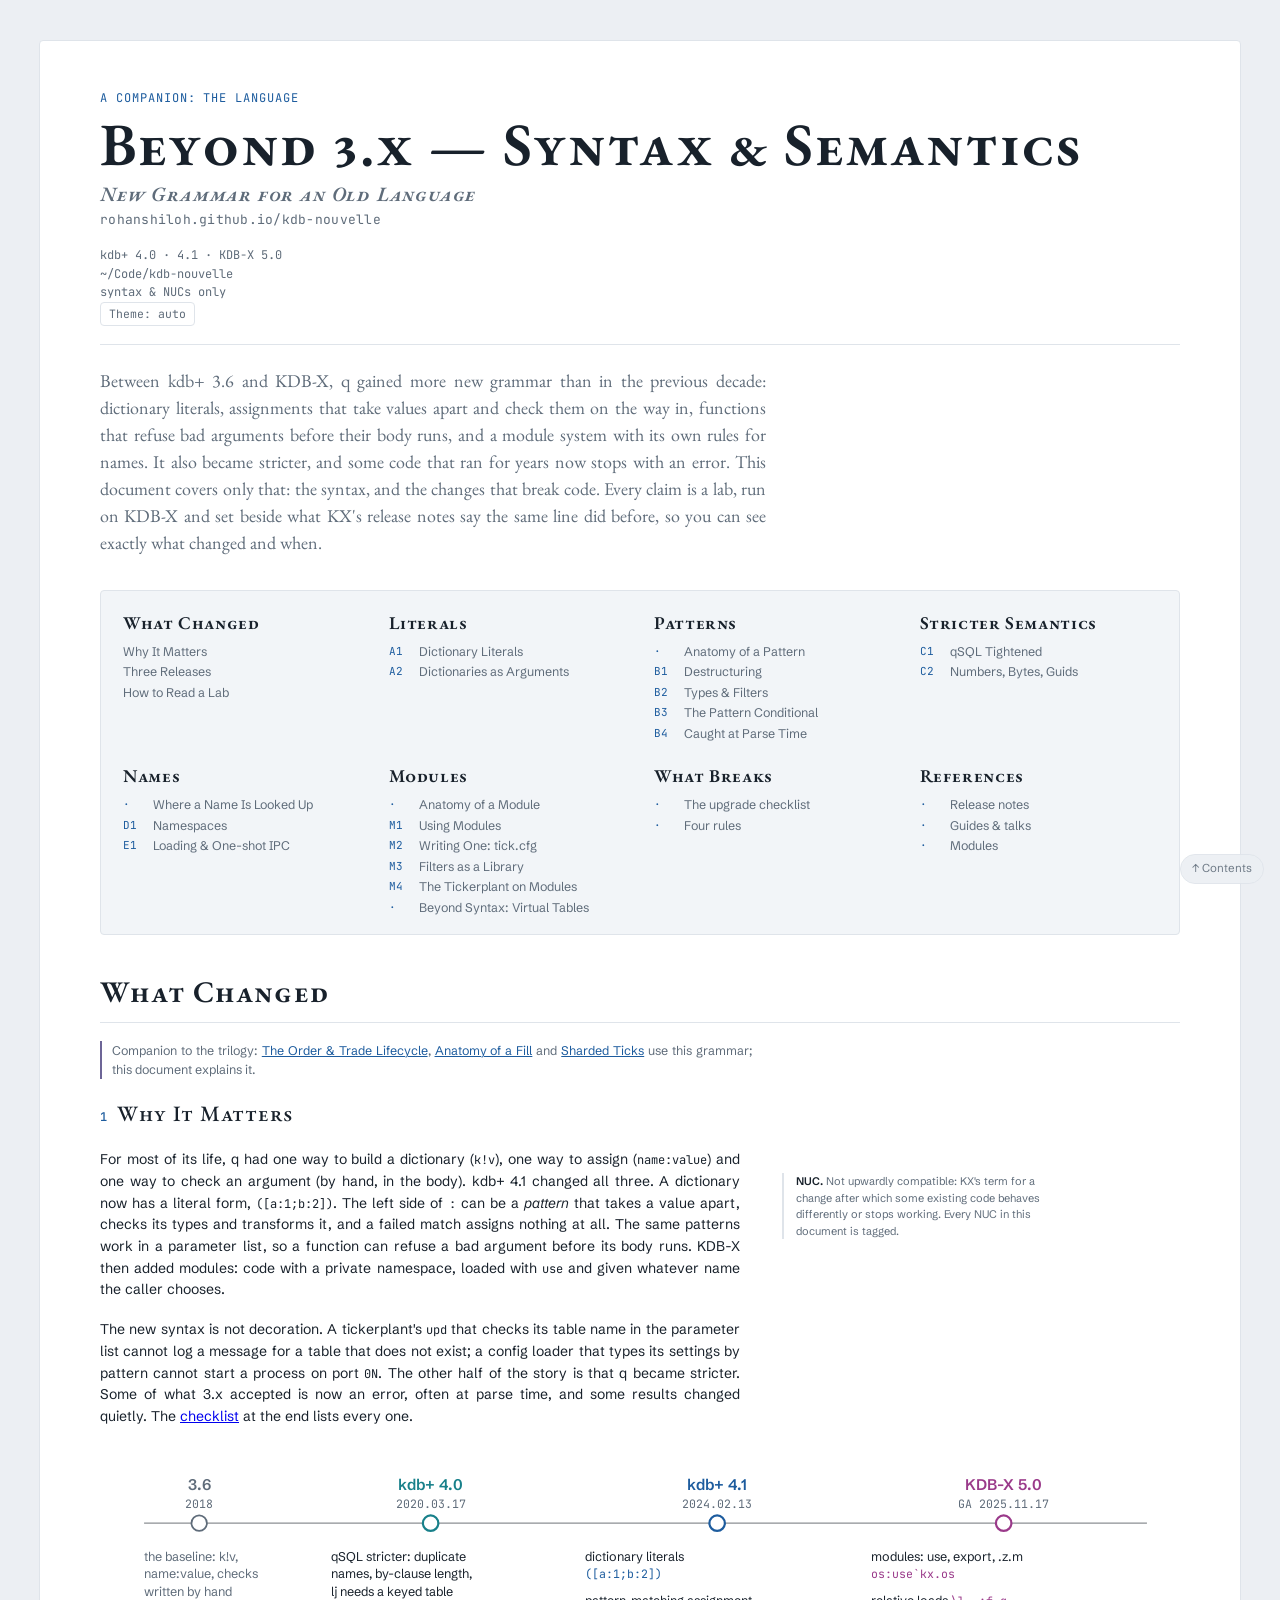
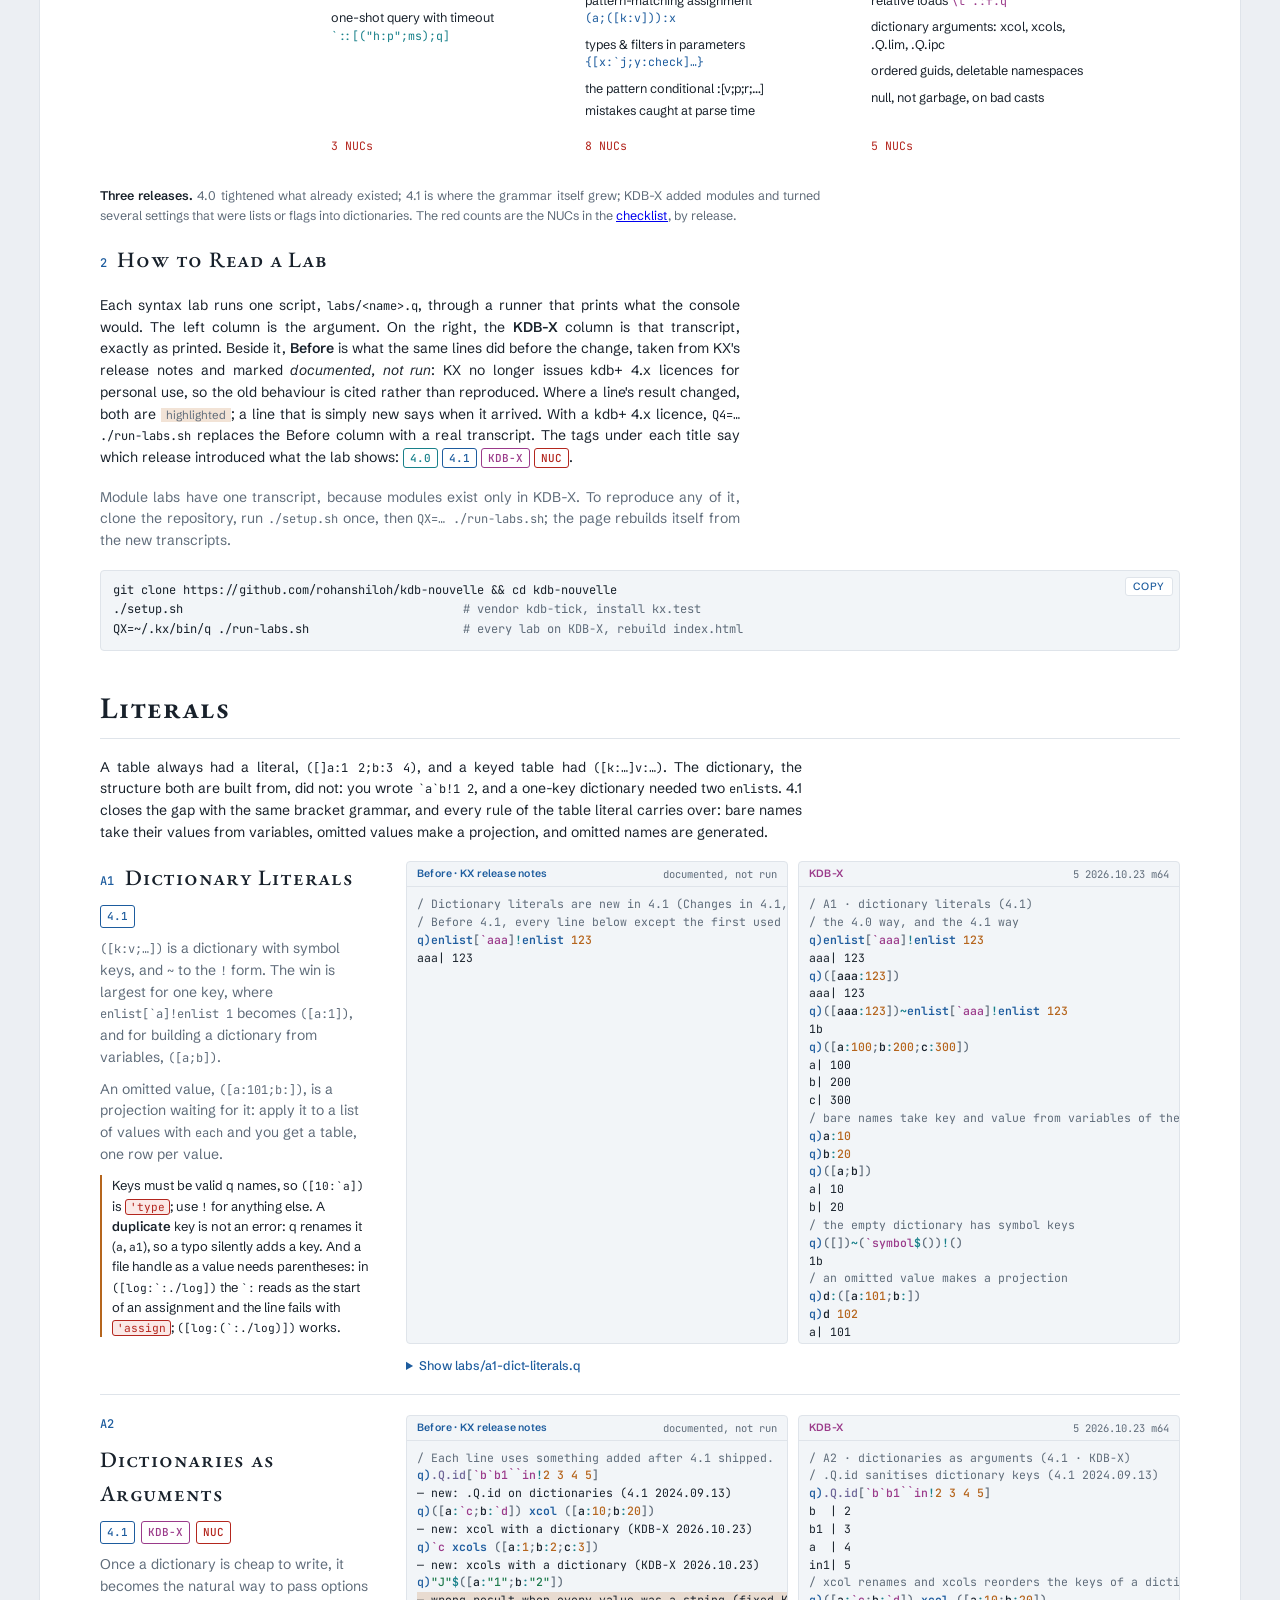
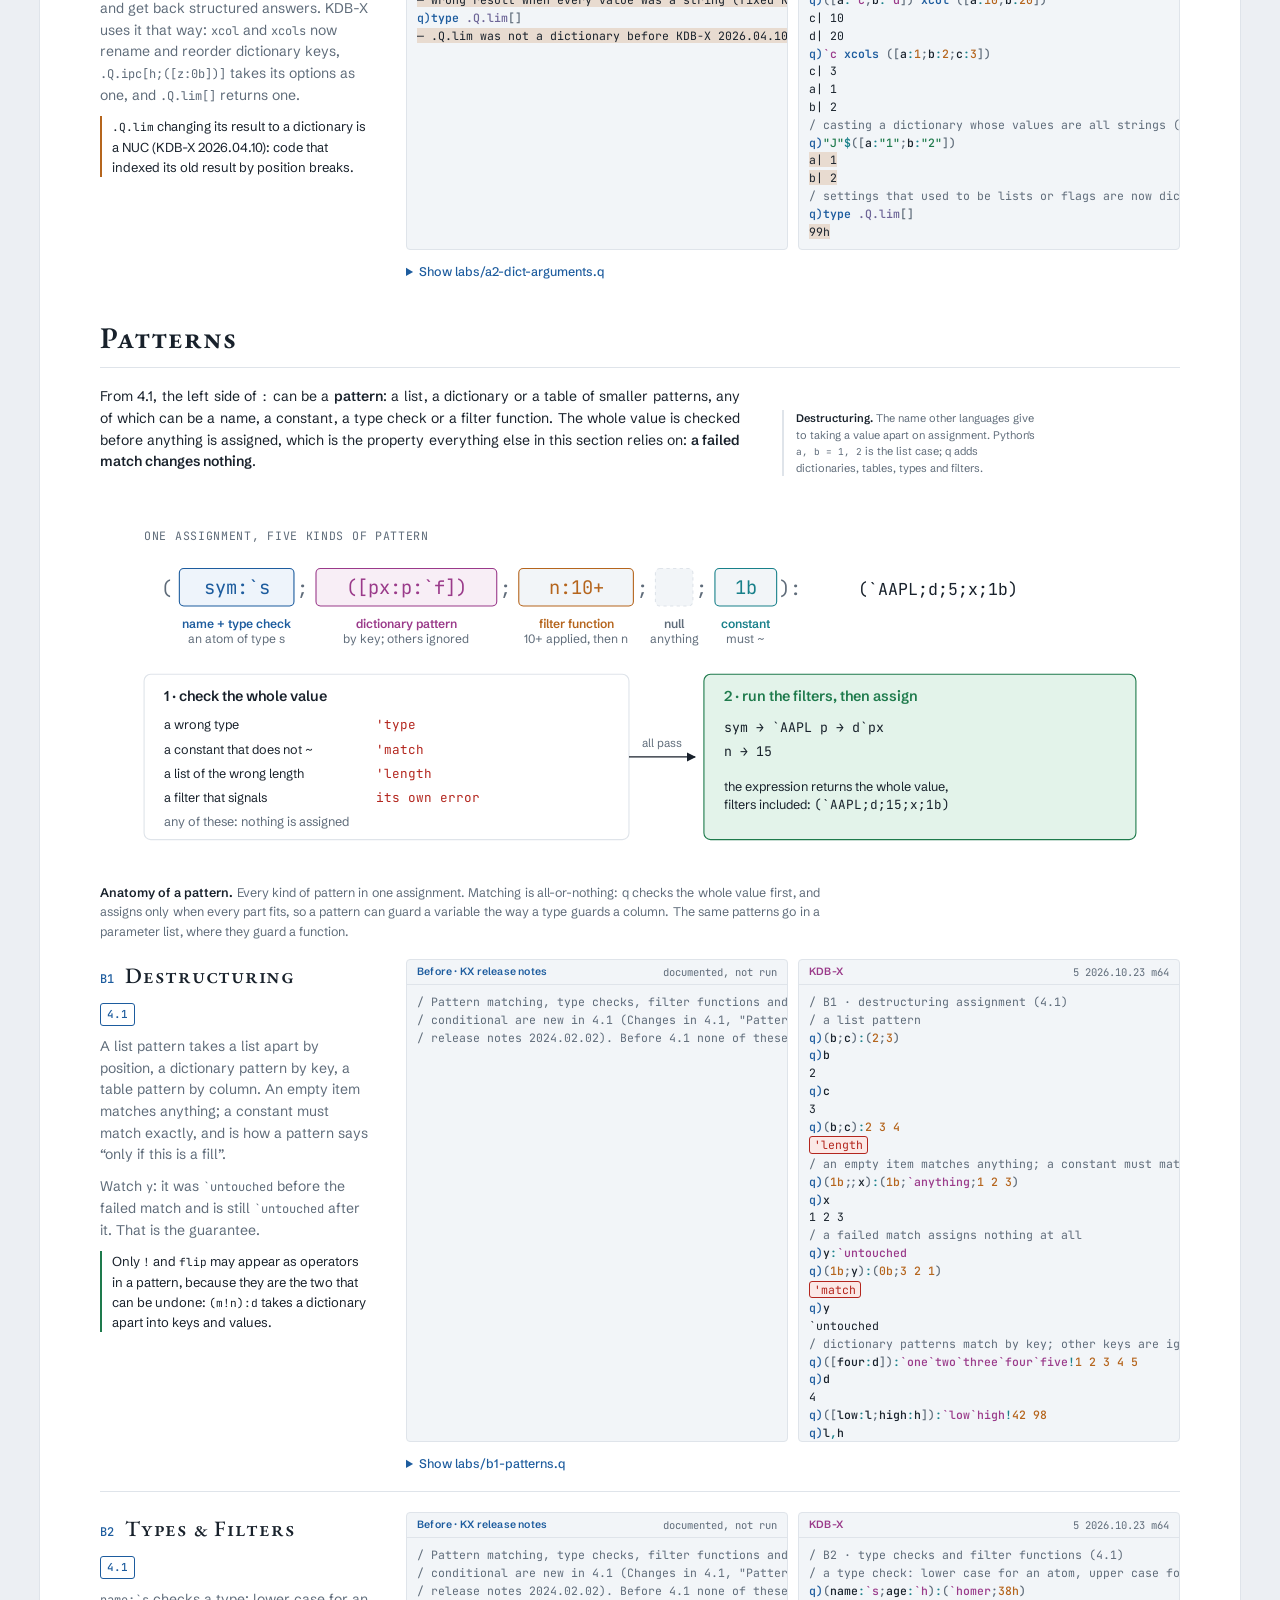
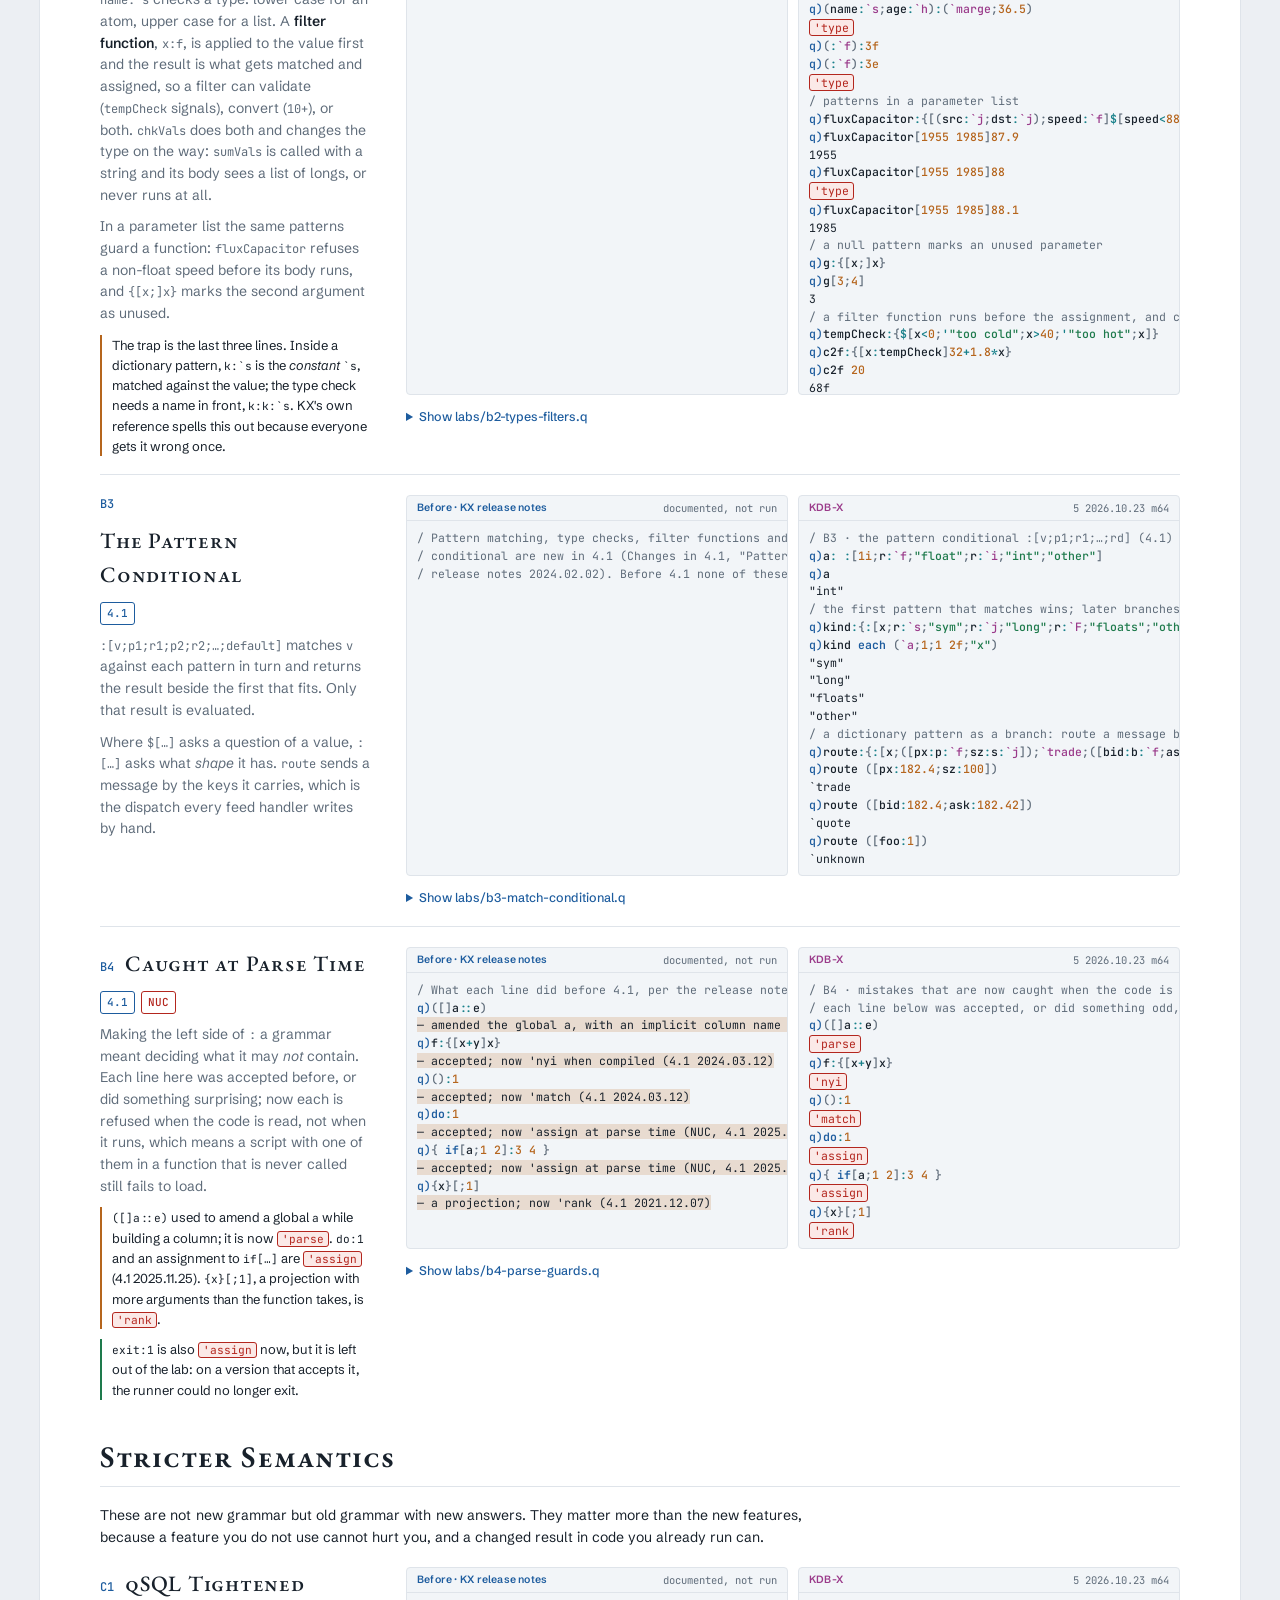
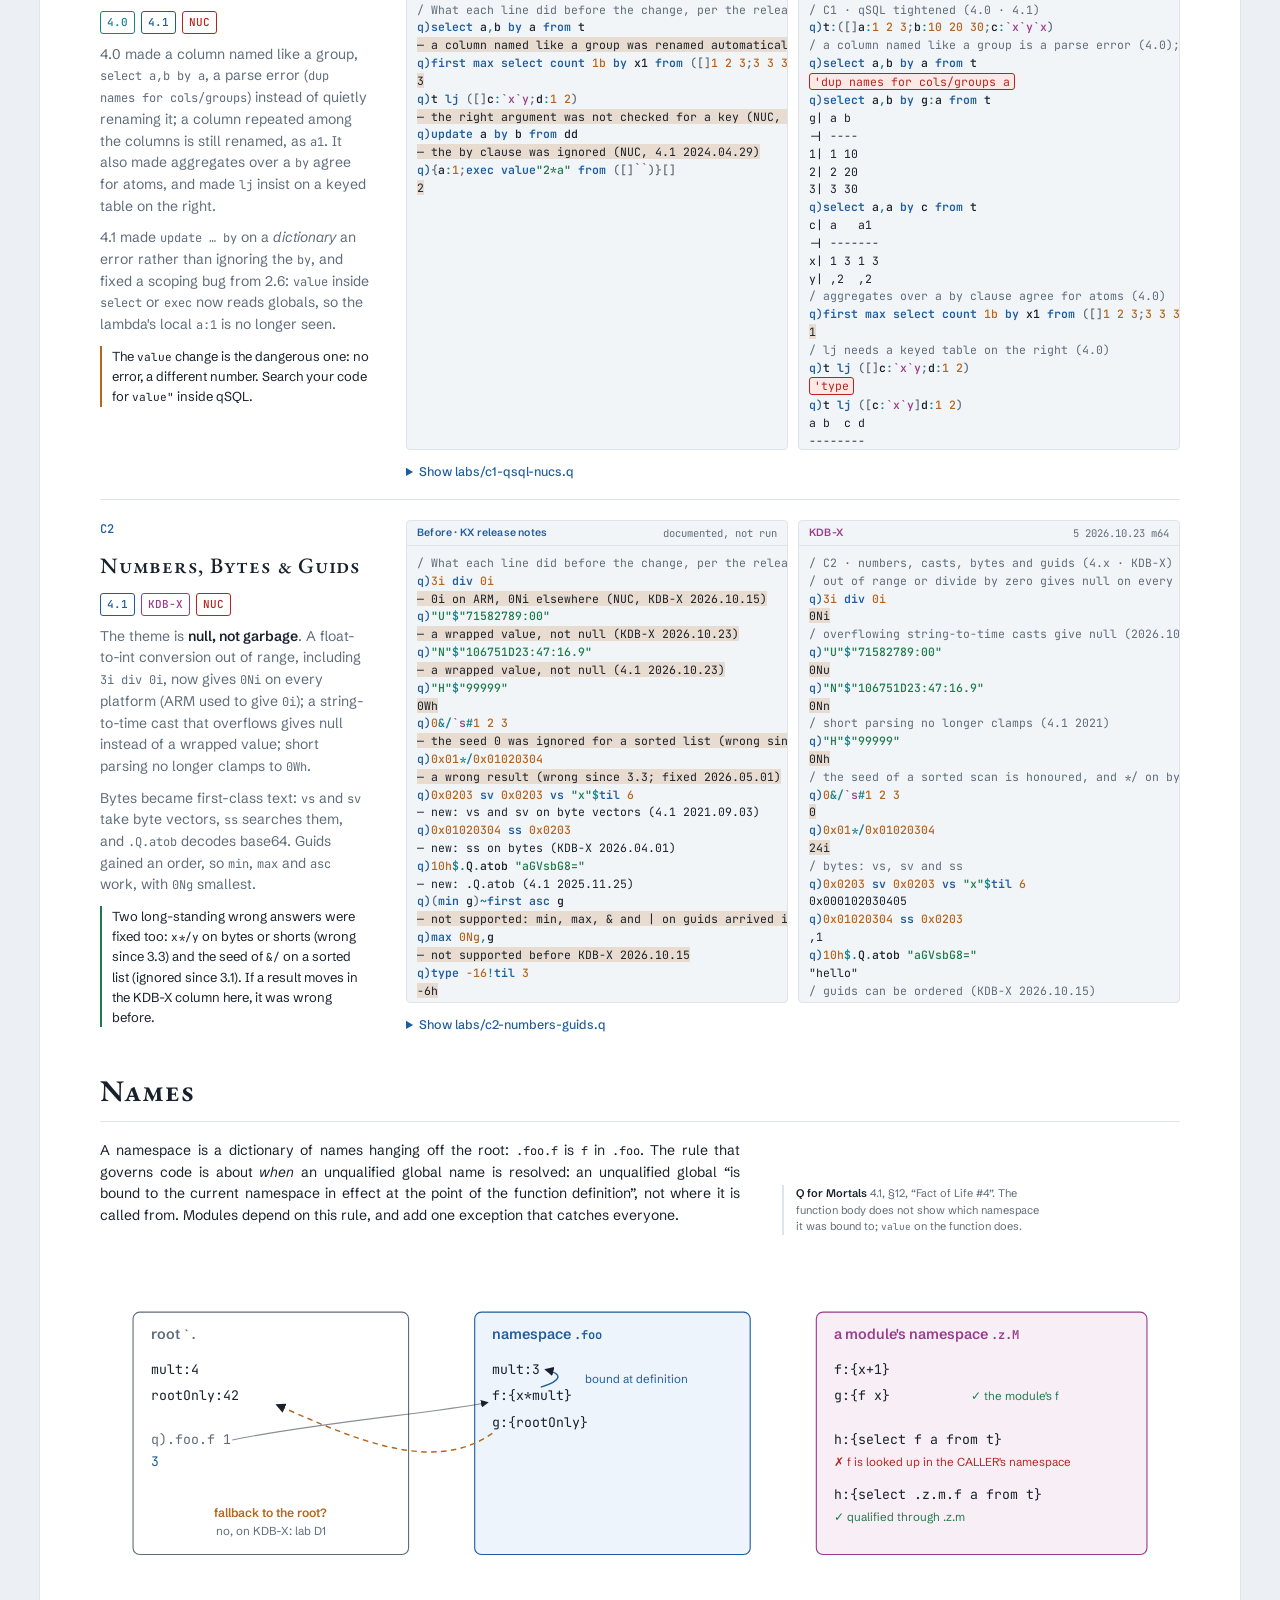
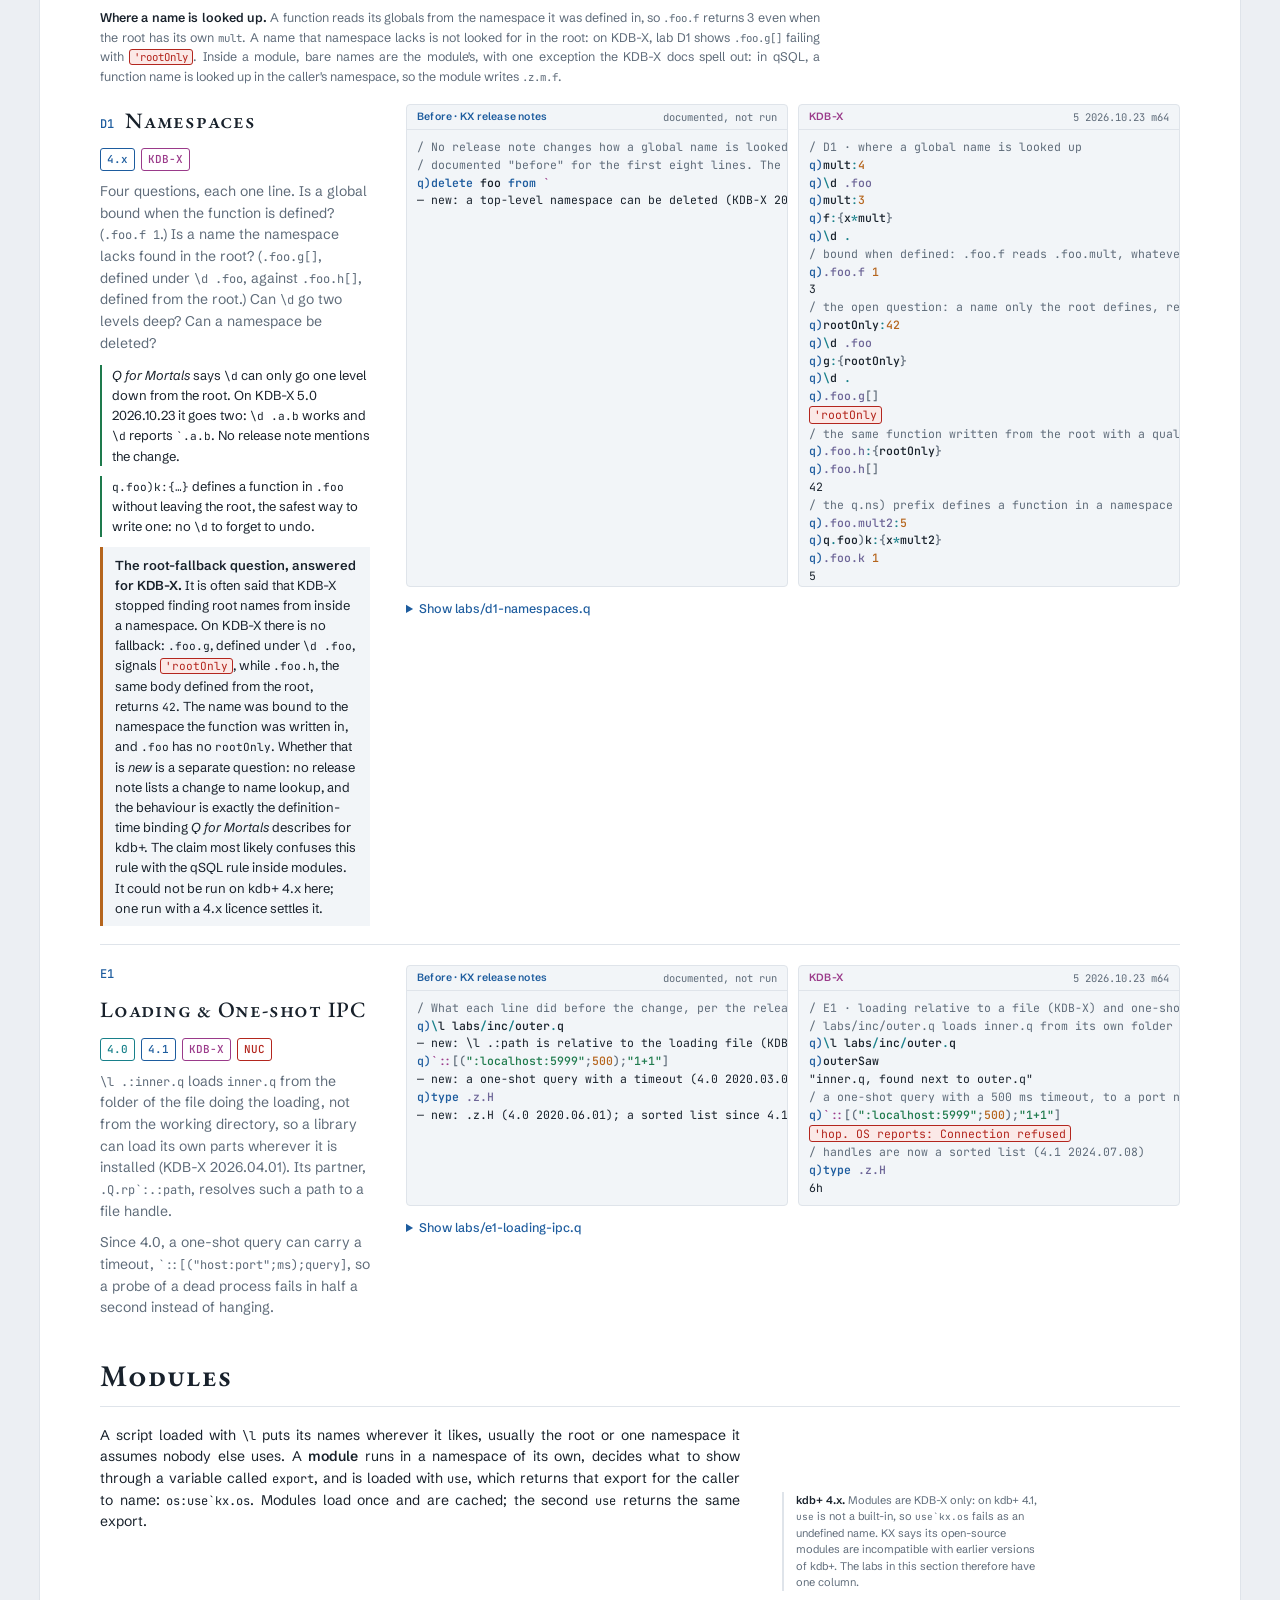
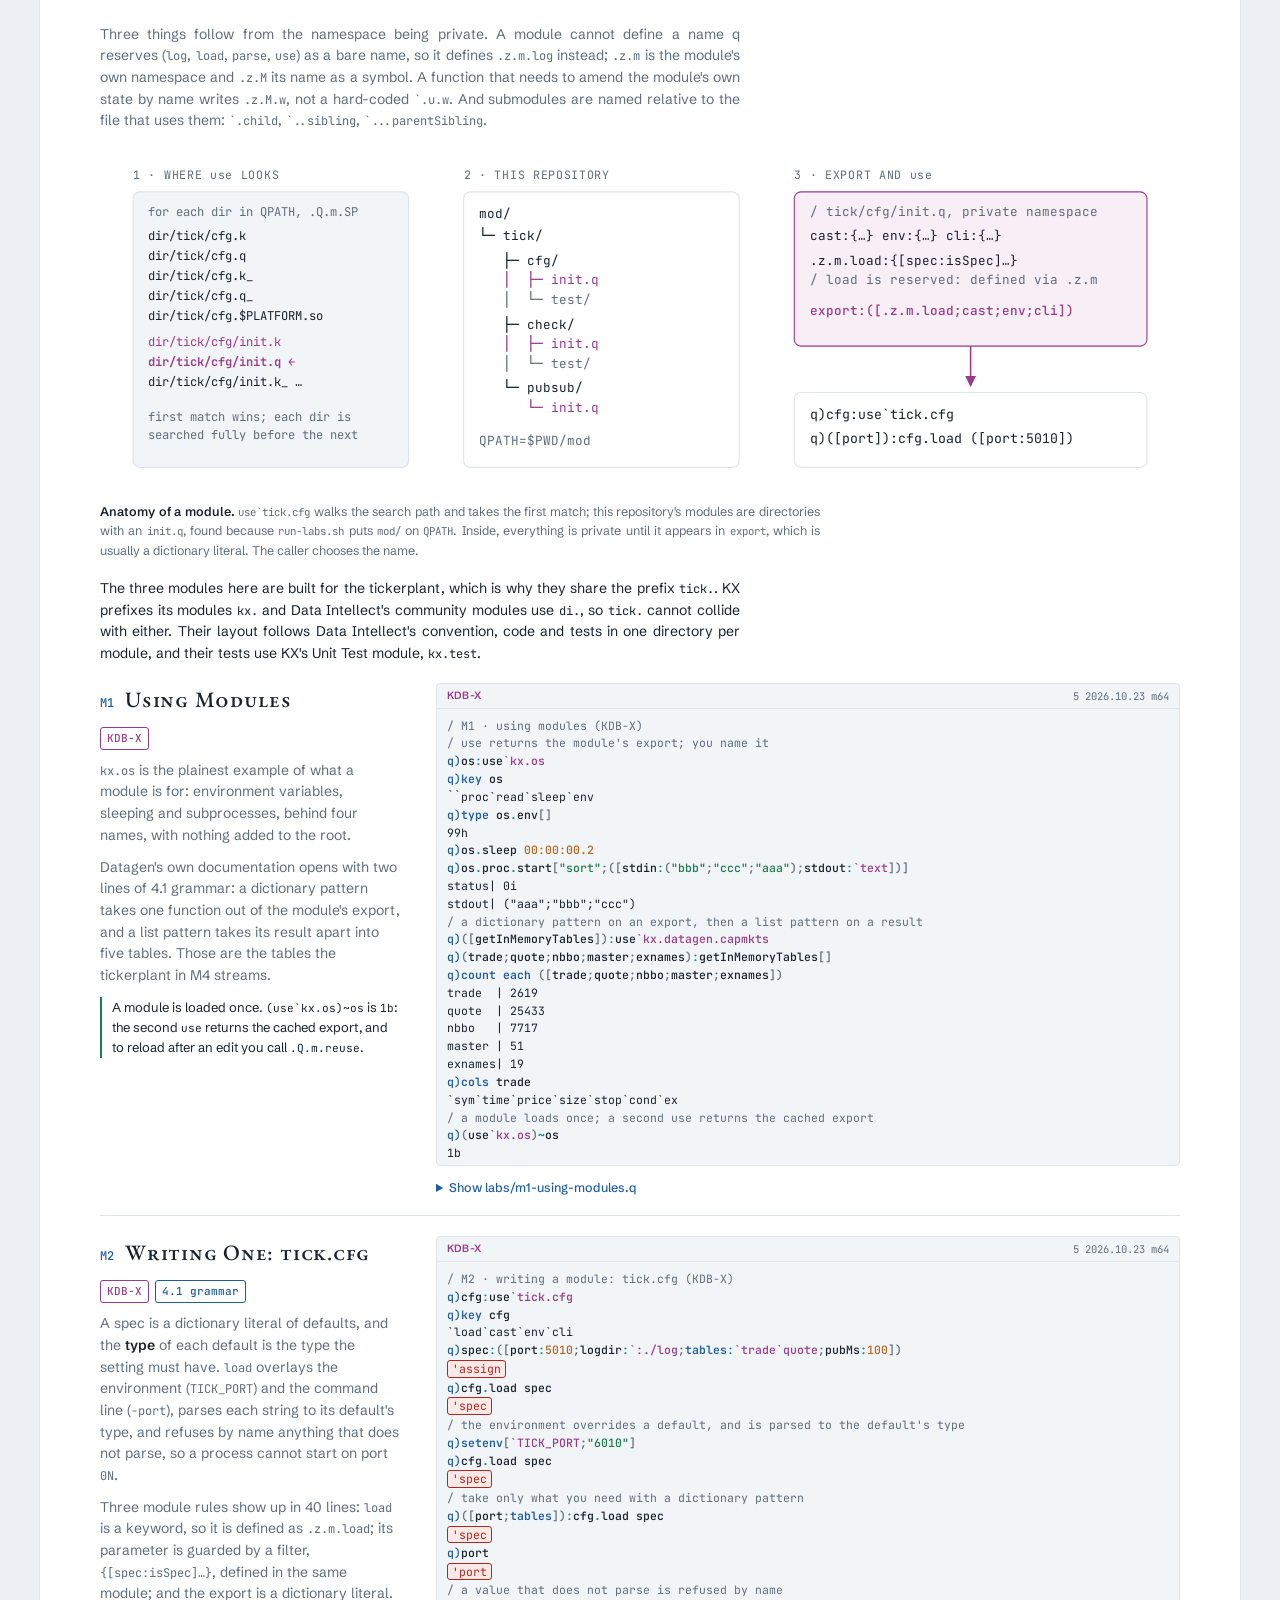
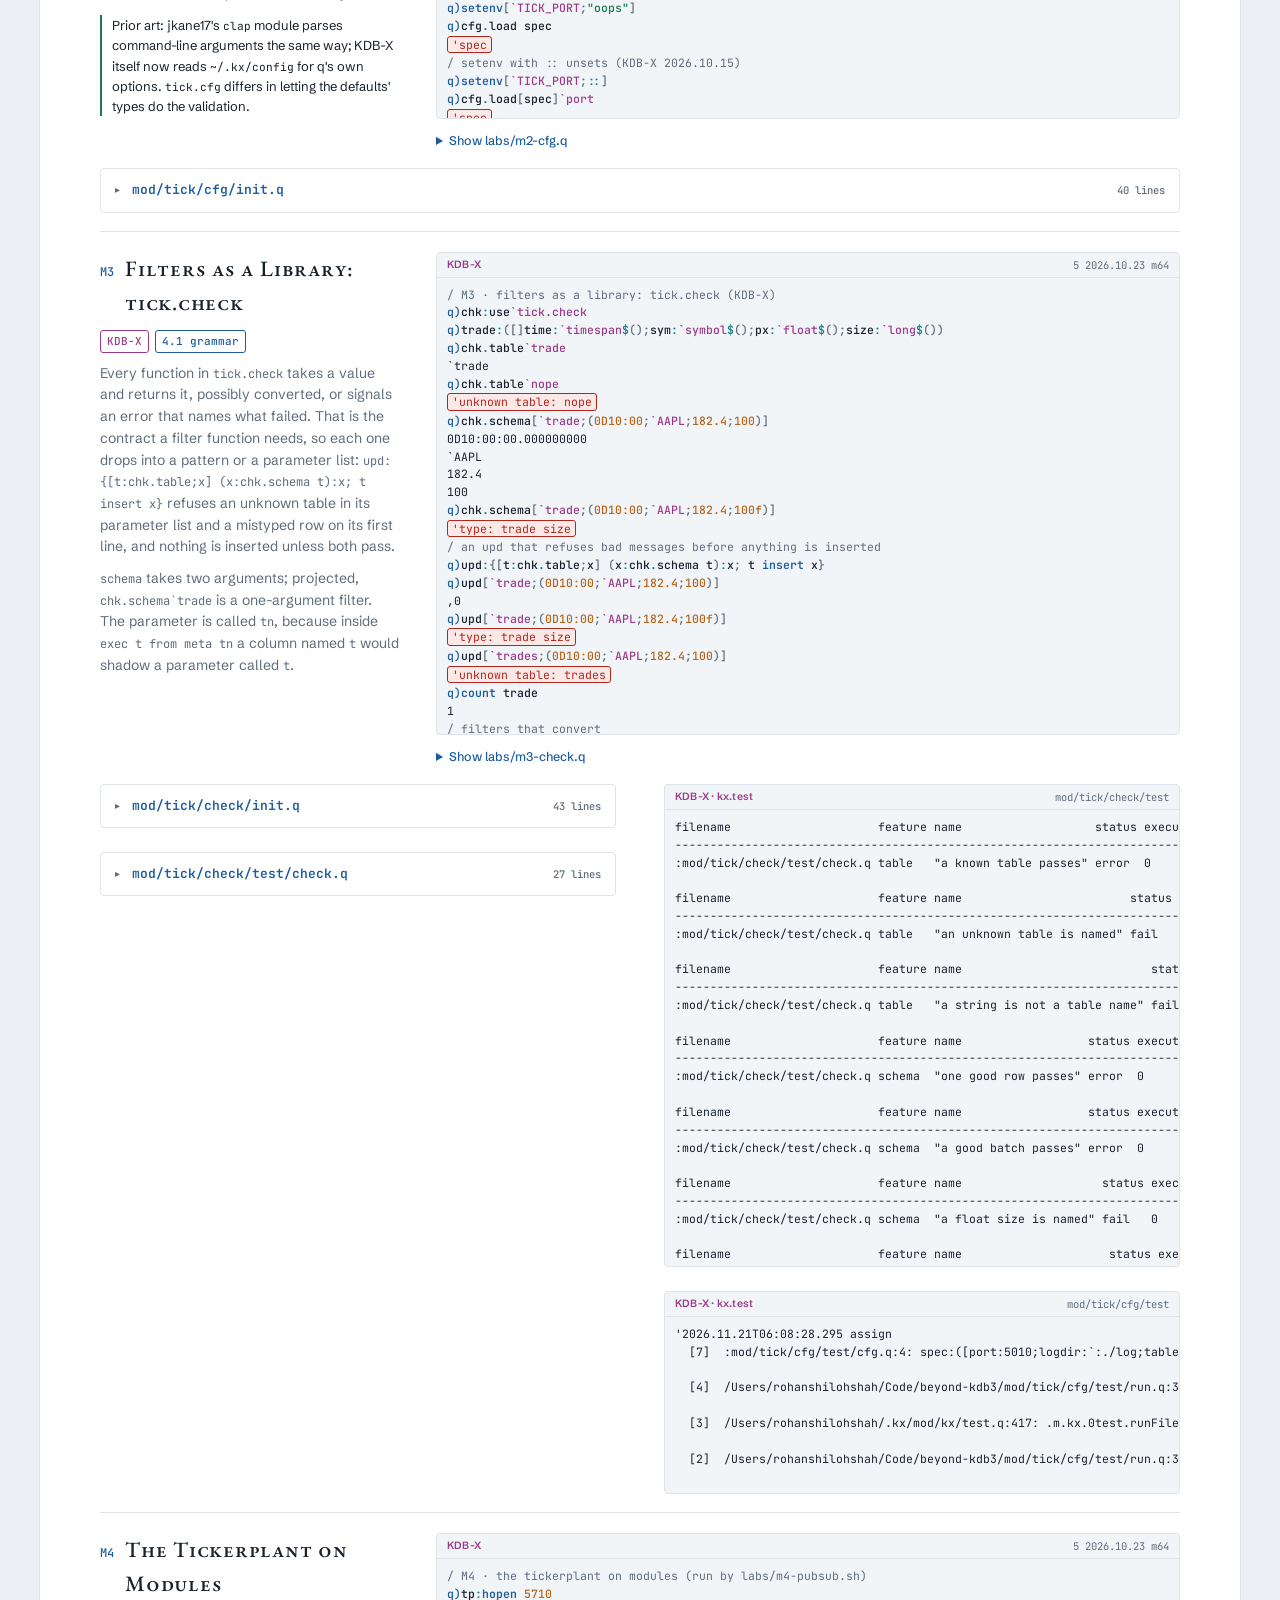
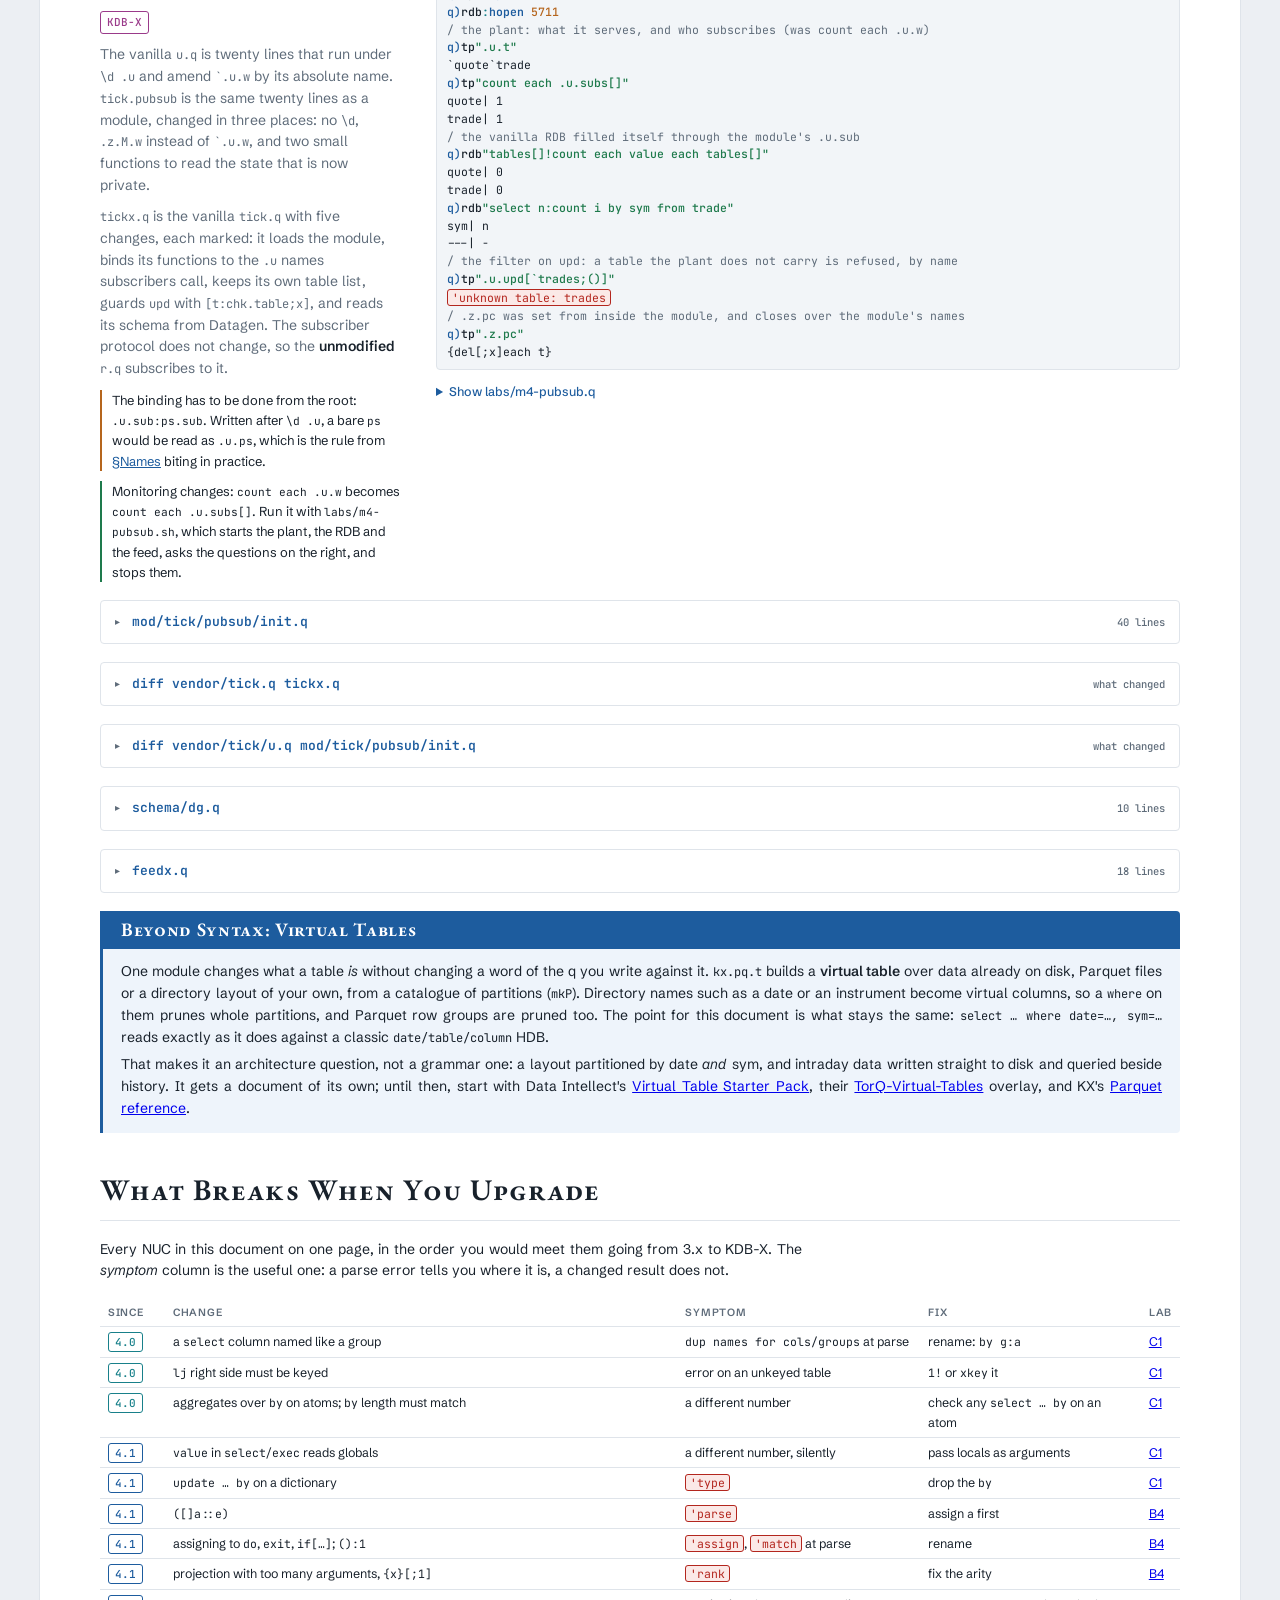
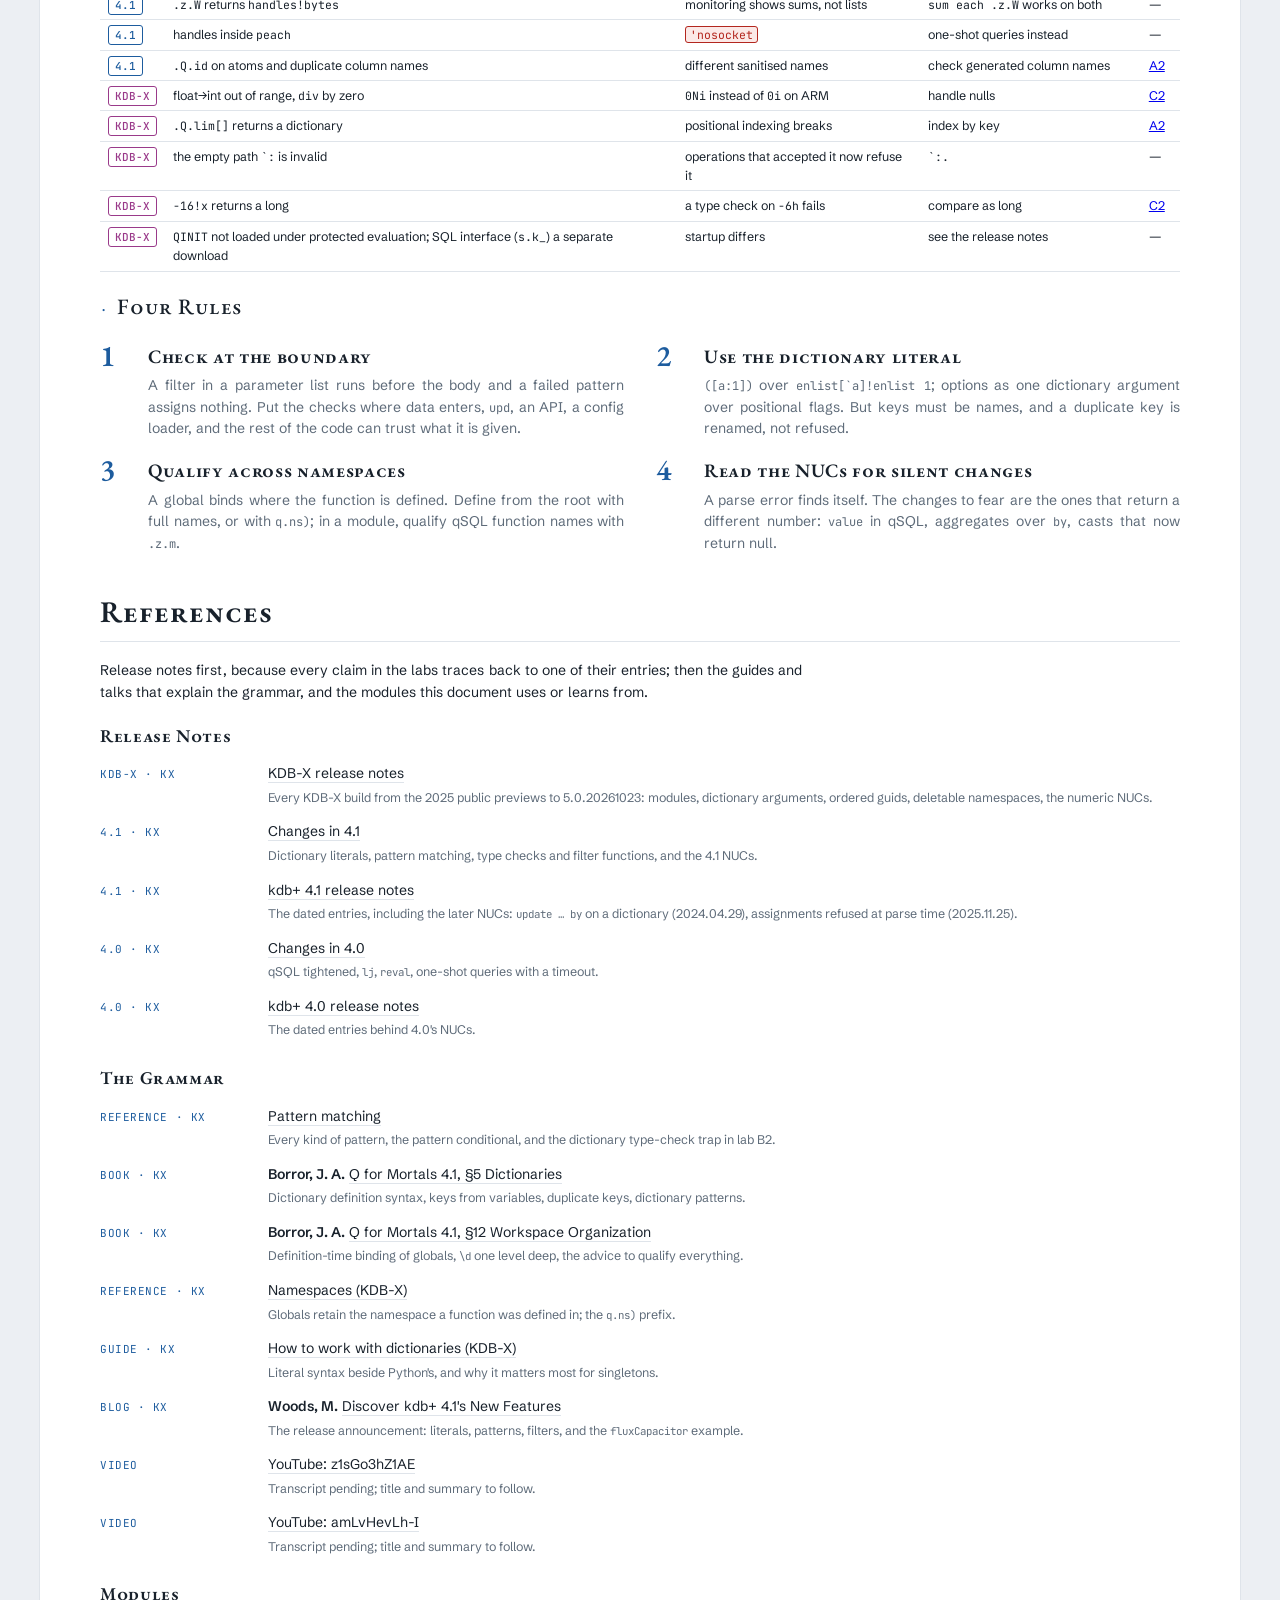
==== index.html @ c9ae11a3 "Beyond 3.x — Syntax & Semantics: first draft" ====
<!doctype html><html lang="en"><head><meta charset="utf-8"><meta name="viewport" content="width=device-width,initial-scale=1,viewport-fit=cover">
<title>Beyond 3.x — Syntax &amp; Semantics · New Grammar for an Old Language</title>
<meta name="description" content="The syntax kdb+ 4.0, 4.1 and KDB-X added to q: dictionary literals, pattern matching, filter functions, modules, and the changes that break old code. Labs run side by side on kdb+ 4.x and KDB-X.">
<link rel="stylesheet" href="https://fonts.googleapis.com/css2?family=EB+Garamond:ital,wght@0,500;1,500;1,600&family=Schibsted+Grotesk:wght@400;500;600&family=JetBrains+Mono:wght@400;500&display=swap">
</head><body>
<style>
/* Layout: one sheet with wide margins. Overview (diagram + tables) → Run it (two columns) → Benchmarks → Labs (notes left, commands right) → Production → References */
:root{
  --bg:#eceff3; --sheet:#ffffff; --fg:#18212b; --muted:#5f6c7a; --line:#dfe4ea;
  --accent:#1d5c9e; --s0:#1d5c9e; --s1:#9a3a8a; --sh:#18808a; --sig:#b5651d;
  --s0-bg:#eef4fb; --s1-bg:#f8eef6; --code-bg:#f2f5f8; --ok:#1e7a4c; --ok-bg:#e3f3ea; --bad:#b3261e; --bad-bg:#fbe9e7;
  --display:"EB Garamond","Hoefler Text",Baskerville,Georgia,serif;
  --sans:"Schibsted Grotesk",-apple-system,"Segoe UI",sans-serif;
  --mono:"JetBrains Mono",ui-monospace,Menlo,monospace;
}
@media (prefers-color-scheme:dark){:root:not([data-theme="light"]){
  --bg:#0e1319; --sheet:#161d26; --fg:#e3e8ee; --muted:#93a0b0; --line:#28323e;
  --accent:#7aaeea; --s0:#7aaeea; --s1:#d88bcb; --sh:#5cc4cc; --sig:#e3a15e;
  --s0-bg:#18263a; --s1-bg:#2a1b29; --code-bg:#10161d; --ok:#5ccf95; --ok-bg:#163326; --bad:#f2867c; --bad-bg:#3a1c1a; color-scheme:dark}}
:root[data-theme="dark"]{
  --bg:#0e1319; --sheet:#161d26; --fg:#e3e8ee; --muted:#93a0b0; --line:#28323e;
  --accent:#7aaeea; --s0:#7aaeea; --s1:#d88bcb; --sh:#5cc4cc; --sig:#e3a15e;
  --s0-bg:#18263a; --s1-bg:#2a1b29; --code-bg:#10161d; --ok:#5ccf95; --ok-bg:#163326; --bad:#f2867c; --bad-bg:#3a1c1a; color-scheme:dark}
body{background:var(--bg);color:var(--fg);font-family:var(--sans);font-size:14px;line-height:1.55;
  padding-left:max(16px,env(safe-area-inset-left,0px));padding-right:max(16px,env(safe-area-inset-right,0px));padding-block:32px}
.sheet{max-width:1080px;margin:0 auto;background:var(--sheet);border:1px solid var(--line);border-radius:4px;
  padding:48px 60px 44px;display:flex;flex-direction:column;gap:34px}
header{display:flex;justify-content:space-between;align-items:flex-end;gap:16px;flex-wrap:wrap;border-bottom:1px solid var(--line);padding-bottom:18px}
h1{font-family:var(--display);font-style:italic;font-weight:600;font-size:60px;line-height:1;margin:0;letter-spacing:-.01em}
.meta{font-family:var(--mono);font-size:12px;color:var(--muted);text-align:right}
.abstract{font-family:var(--display);font-size:18px;line-height:1.5;max-width:74ch;margin:-12px 0 0}
.part{display:flex;flex-direction:column;gap:18px}
.part>h2{font-family:var(--display);font-style:italic;font-weight:600;font-size:30px;margin:0;border-bottom:1px solid var(--line);padding-bottom:6px;text-wrap:balance}
h3{font-family:var(--display);font-style:italic;font-weight:500;font-size:22px;margin:0;display:flex;gap:10px;align-items:baseline}
h3 .n{font-family:var(--mono);font-style:normal;font-size:12px;font-weight:500;color:var(--accent);letter-spacing:.04em}
p{margin:0;color:var(--muted)}
p.lead{color:var(--fg);max-width:78ch}
b{color:var(--fg);font-weight:600}
code{font-family:var(--mono);font-size:.86em}
.cols{display:grid;grid-template-columns:1fr 1fr;gap:28px 48px}
.col,.step{display:flex;flex-direction:column;gap:10px;min-width:0}
.col{gap:24px}
.code{position:relative;background:var(--code-bg);border:1px solid var(--line);border-radius:4px;min-width:0}
.code pre{margin:0;padding:10px 64px 10px 12px;overflow-x:auto;font-family:var(--mono);font-size:12px;line-height:1.65}
.code pre.tall{max-height:360px}
.code button{position:absolute;top:6px;right:6px;font:500 10.5px var(--sans);letter-spacing:.06em;text-transform:uppercase;
  background:var(--sheet);color:var(--accent);border:1px solid var(--line);border-radius:3px;padding:2px 7px;cursor:pointer}
.code button:focus-visible,summary:focus-visible{outline:2px solid var(--accent)}
.c{color:var(--muted)}
tr.expl td{background:color-mix(in srgb,var(--s1) 10%,transparent)}
.charts .fig svg{min-width:300px}
.charts{display:grid;grid-template-columns:repeat(auto-fit,minmax(440px,1fr));gap:22px 32px;margin:12px 0}.charts figure{margin:0;min-width:0}
.code .k{color:var(--s0);font-weight:600}.code .y{color:var(--s1)}.code .s{color:var(--ok)}.code .d{color:var(--sig)}.code .z{color:var(--sh)}.code .p{color:var(--muted)}
details summary{cursor:pointer;color:var(--accent);font-size:12.5px;font-weight:500}
details[open] summary{margin-bottom:8px}
.tbl{overflow-x:auto}
table{border-collapse:collapse;width:100%;font-size:12.5px}
th,td{text-align:left;padding:5px 8px;border-bottom:1px solid var(--line);white-space:nowrap;vertical-align:top}
th{font-size:10.5px;letter-spacing:.07em;text-transform:uppercase;color:var(--muted);font-weight:600}
td.p{font-family:var(--mono);font-variant-numeric:tabular-nums;color:var(--accent)}
figure{margin:0;min-width:0;display:flex;flex-direction:column;gap:10px}
.fig{overflow-x:auto}
.fig svg{display:block;width:100%;min-width:720px;height:auto;color:var(--fg)}
.fig svg.strip{min-width:480px}
.fig svg.card{min-width:420px}
figcaption{font-size:12.5px;color:var(--muted);max-width:90ch}
.shard-note{background:var(--s0-bg);border-left:3px solid var(--s0);padding:14px 18px;display:flex;flex-direction:column;gap:6px;border-radius:0 4px 4px 0}
.shard-note p{color:var(--fg)}
.lab{display:grid;grid-template-columns:300px 1fr;gap:16px 36px;padding-top:20px;border-top:1px solid var(--line)}
.lab:first-of-type{border-top:0;padding-top:0}
.notes{display:flex;flex-direction:column;gap:10px;min-width:0}
.cmds{display:flex;flex-direction:column;gap:10px;min-width:0}
.where{display:flex;gap:6px;flex-wrap:wrap;align-items:center;font-size:11px;color:var(--muted);letter-spacing:.06em;text-transform:uppercase}
.where .tag{text-transform:none;letter-spacing:0;padding:1px 6px}
.notice{font-size:13px;color:var(--fg);border-left:2px solid var(--ok);padding-left:10px}
.warn{font-size:13px;color:var(--fg);border-left:2px solid var(--sig);padding-left:10px}
ol.seq{margin:0;padding-left:20px;display:flex;flex-direction:column;gap:4px;color:var(--fg);font-size:13px}
ol.seq li::marker{font-family:var(--mono);color:var(--accent);font-size:11px}
.span{grid-column:1/-1}
.tree td{white-space:normal}
.tree td:first-child{font-family:var(--mono);font-size:12px;white-space:nowrap;color:var(--fg)}
.tree td .g{color:var(--muted)}
.tag{font-family:var(--mono);font-size:11px;font-weight:500;padding:2px 6px;text-align:center;border-radius:3px;height:fit-content;border:1px solid currentColor}
.t0{color:var(--s0)} .t1{color:var(--s1)} .tsh{color:var(--sh)} .tsig{color:var(--sig)} .tany{color:var(--muted)}
.tradeoffs{display:flex;flex-direction:column;gap:12px}
.tradeoffs h4{font-family:var(--display);font-style:italic;font-weight:600;font-size:19px;margin:0}
.tradeoffs ul{margin:0;padding-left:18px;display:flex;flex-direction:column;gap:8px;color:var(--fg)}
.tradeoffs li span{display:block;color:var(--muted);font-size:12.5px}
.to-good,.to-bad{gap:10px!important;padding:14px 18px;border-radius:4px}
.notes a{color:var(--accent)}
.beyond td{white-space:normal;min-width:120px}
.beyond td:first-child{font-weight:600;white-space:nowrap;min-width:0}
.chip{font-family:var(--mono);font-size:10.5px;padding:1px 7px;border-radius:9px}
.chip.yes{background:var(--ok-bg);color:var(--ok)} .chip.no{background:var(--code-bg);color:var(--muted);border:1px solid var(--line)}
.logmodes{display:grid;grid-template-columns:repeat(3,1fr);gap:12px}
.logmodes>div{background:var(--code-bg);border:1px solid var(--line);border-radius:4px;padding:10px 12px;display:flex;flex-direction:column;gap:6px;min-width:0}
.logmodes h4{margin:0;font-family:var(--mono);font-size:12px;color:var(--accent);font-weight:500;letter-spacing:.04em}
.logmodes pre{margin:0;font-family:var(--mono);font-size:11.5px;line-height:1.5;color:var(--fg);overflow-x:auto}
.logmodes p{font-size:12px}
.step .lead a,.notes a{color:var(--accent)}
@media (max-width:860px){.logmodes{grid-template-columns:1fr}}
.toc{display:grid;grid-template-columns:repeat(auto-fit,minmax(190px,1fr));gap:20px 28px;border:1px solid var(--line);border-radius:4px;padding:18px 22px;background:var(--code-bg)}
.toc h4{margin:0 0 6px;font-family:var(--display);font-style:italic;font-weight:600;font-size:18px}
.toc h4 a{color:var(--fg);text-decoration:none}
.toc ol{list-style:none;margin:0;padding:0;display:flex;flex-direction:column;gap:3px}
.toc li a{color:var(--muted);text-decoration:none;font-size:12.5px;display:flex;gap:8px;line-height:1.4}
.toc li a:hover,.toc li a:focus-visible{color:var(--accent);text-decoration:underline}
.toc .tn{font-family:var(--mono);font-size:11px;color:var(--accent);min-width:22px;flex:none;padding-top:1px}
[id]{scroll-margin-top:16px}
@media (max-width:860px){.toc{grid-template-columns:1fr 1fr}}
@media (max-width:520px){.toc{grid-template-columns:1fr}}
:root{--s0-strong:#1d5c9e;--sig-strong:#9c5414;--sh-strong:#146d76;--ok-strong:#1e7a4c;--bad-strong:#b3261e;--on-strong:#ffffff}
.shard-note{--bar:var(--s0-strong);border-left:3px solid var(--bar)!important;overflow:hidden}
.note-title{margin:-14px -18px 6px;padding:8px 18px;background:var(--bar);color:var(--on-strong);font-family:var(--display);font-style:italic;font-weight:600;font-size:19px;line-height:1.2;letter-spacing:.005em}
.note-title code{color:var(--on-strong)}
h1,.part>h2,h3,h4,.toc h4,.note-title,.tradeoffs h4,.logmodes h4{font-variant-caps:small-caps;font-feature-settings:"smcp" 1,"c2sc" 0;font-style:normal!important;letter-spacing:.035em}
h1{letter-spacing:.02em}
svg text[font-style="italic"]{font-variant-caps:small-caps;font-style:normal;letter-spacing:.03em}
h3 .n,.logmodes h4{font-variant-caps:normal;font-feature-settings:normal;letter-spacing:.04em}
:root{--sage:#5f7a5c;--rose:#a35d6a;--lav:#6d6597;--apricot:#a3653a;--euc:#4d7775;--mauve:#7e5a7e;--sage-t:#eef2ec;--rose-t:#f7ecee;--lav-t:#efedf6;--apricot-t:#f8efe6;--euc-t:#eaf2f1;--mauve-t:#f4ecf3;}
@media (prefers-color-scheme:dark){:root:not([data-theme="light"]){--sage-t:#1d251c;--rose-t:#2b1d21;--lav-t:#221f2e;--apricot-t:#2c2219;--euc-t:#1a2625;--mauve-t:#271d27;}}
:root[data-theme="dark"]{--sage-t:#1d251c;--rose-t:#2b1d21;--lav-t:#221f2e;--apricot-t:#2c2219;--euc-t:#1a2625;--mauve-t:#271d27;}
#chained-note{--bar:var(--lav);background:var(--lav-t)!important}
#signed-bps{--bar:var(--apricot);background:var(--apricot-t)!important}
#internalise{--bar:var(--euc);background:var(--euc-t)!important}
#bookstate{--bar:var(--mauve);background:var(--mauve-t)!important}
#inband{--bar:var(--rose);background:var(--rose-t)!important}
.to-good{background:var(--sage-t)!important;border-left:3px solid var(--sage)!important} .to-good h4{color:var(--sage)}
.to-bad{background:var(--rose-t)!important;border-left:3px solid var(--rose)!important} .to-bad h4{color:var(--rose)}
.to-good,.to-bad{display:flex;flex-direction:column}
.to-good h4,.to-bad h4{margin:0 0 2px;font-family:var(--display);font-size:17px}
.titleblock{display:flex;flex-direction:column;gap:6px}
.kicker{font-family:var(--mono);font-size:12px;letter-spacing:.08em;text-transform:uppercase;color:var(--accent)}
.trilogy{font-size:13.5px;color:var(--muted);max-width:640px}
.trilogy b{color:var(--fg)}
.trilogy a,.mnote a,footer a{color:var(--accent)}
.byline{font-family:var(--mono);font-size:13px;color:var(--muted);letter-spacing:.02em;user-select:all}
.sheet{hyphens:auto;-webkit-hyphens:auto}
.abstract,p,li,figcaption{text-align:justify;text-justify:inter-word}
.toc li,td p,.byline,.meta{text-align:left}
h1 .subtitle{display:block;font-size:.34em;margin-top:10px;color:var(--muted);letter-spacing:.04em;font-style:italic}
footer{border-top:1px solid var(--line);padding-top:14px;font-size:12.5px;color:var(--muted)}
footer .ok{color:var(--ok);font-weight:600}
@media (max-width:860px){.cols,.lab{grid-template-columns:1fr}.sheet{padding:28px 20px}.meta{text-align:left}h1{font-size:42px}}
.rules{display:grid;grid-template-columns:1fr 1fr;gap:16px 32px}
.rule{display:flex;gap:14px;align-items:flex-start}
.rule h4{margin:0 0 4px;font-family:var(--display);font-size:19px;font-weight:600}
.rule p{margin:0}
.rn{font-family:var(--display);font-size:30px;line-height:.95;color:var(--accent);min-width:34px;font-weight:600;font-variant-numeric:tabular-nums}
.refs{display:flex;flex-direction:column;gap:14px}
.refitem{display:grid;grid-template-columns:150px 1fr;gap:6px 18px;align-items:baseline}
.refitem .rtag{font-family:var(--mono);font-size:11px;color:var(--accent);text-transform:uppercase;letter-spacing:.05em}
.refitem a{color:var(--fg);border-bottom:1px solid var(--line);text-decoration:none;word-break:break-word}
.refitem a:hover{border-bottom-color:var(--accent)}
.refitem p{font-size:12.5px;margin-top:3px}
@media (max-width:620px){.refitem{grid-template-columns:1fr}}
.meta a{color:var(--accent);text-decoration:none;border-bottom:1px solid currentColor}
.legend{display:flex;gap:16px;flex-wrap:wrap;font-size:11.5px;color:var(--muted);font-family:var(--mono)}
.legend span{display:inline-flex;align-items:center;gap:6px}
.legend i{width:16px;height:0;border-top-width:2px;border-top-style:solid;display:inline-block}
.wide td{white-space:normal;vertical-align:top}
.wide td:first-child{font-weight:600;white-space:nowrap}
.wide code{font-size:11.5px;white-space:nowrap}
.gloss{font-size:12px} .gloss th,.gloss td{padding:5px 7px}
.gloss td:first-child{white-space:normal}
.gloss td:nth-child(1){min-width:96px;width:11%} .gloss td:nth-child(2){min-width:170px;width:24%}
.gloss td:nth-child(3){min-width:130px;width:18%} .gloss td:nth-child(4){min-width:150px;width:21%}
.gloss td:nth-child(5){min-width:170px;width:26%}
.gloss code{font-size:11px}
.cheat{font-size:12px} .cheat th,.cheat td{padding:5px 7px}
.cheat td:nth-child(1){min-width:104px;width:14%} .cheat td:nth-child(2){min-width:180px;width:27%}
.cheat td:nth-child(3){min-width:140px;width:21%} .cheat td:nth-child(4){min-width:112px;width:16%}
.cheat td:nth-child(5){min-width:140px;width:22%}
.cheat td:nth-child(2){font-family:var(--mono);font-size:11.5px;color:var(--accent)}
#nbbo{--bar:var(--rose);background:var(--rose-t)!important}
.mistakes{display:grid;grid-template-columns:1fr 1fr;gap:16px 32px}
.mistake{display:flex;gap:12px;align-items:flex-start}
.mistake h4{margin:0 0 3px;font-family:var(--display);font-size:16.5px;font-weight:600;color:var(--rose)}
.mistake p{margin:0;font-size:12.5px}
.mistake .mn{font-family:var(--mono);font-size:12px;color:var(--rose);min-width:20px;flex:none;padding-top:3px;
  font-variant-numeric:tabular-nums}
@media (max-width:860px){.mistakes,.rules{grid-template-columns:1fr}}
.companion{font-size:12.5px;color:var(--muted);border-left:2px solid var(--lav);padding-left:10px;max-width:640px}
.companion a{color:var(--accent)}
code,pre,th,h1,h2,h3,h4,.byline,.meta,.toc{hyphens:none;-webkit-hyphens:none}
.themebtn,.expandbtn{font:inherit;font-size:11.5px;color:var(--muted);background:none;border:1px solid var(--line);border-radius:4px;padding:2px 8px;cursor:pointer}
.themebtn:hover,.expandbtn:hover{color:var(--fg);border-color:var(--muted)}
.themebtn:focus-visible,.expandbtn:focus-visible,.totop:focus-visible{outline:2px solid var(--accent);outline-offset:2px}
.expandbtn{margin:0 0 10px}
.totop{position:fixed;right:max(16px,env(safe-area-inset-right,0px));bottom:calc(16px + env(safe-area-inset-bottom,0px));z-index:5;font-size:11.5px;
  color:var(--muted);background:var(--bg);border:1px solid var(--line);border-radius:999px;padding:5px 11px;text-decoration:none;opacity:.9}
.totop:hover{color:var(--fg)}
@media print{.totop,.themebtn,.expandbtn,.copy{display:none!important}body{background:#fff}.sheet{border:0;box-shadow:none;max-width:none;margin:0;padding:0}
  details.srcfile>.body{display:block}section{break-inside:auto}figure,.lab,.shard-note{break-inside:avoid}}
/* source file panes */
.srcfiles{display:flex;flex-direction:column;gap:10px}
.srcfile{border:1px solid var(--line);border-radius:4px;overflow:hidden;background:var(--sheet)}
.srcfile>summary{list-style:none;cursor:pointer;padding:11px 14px;display:flex;gap:12px;align-items:baseline;color:var(--fg);font-size:13px}
.srcfile>summary::-webkit-details-marker{display:none}
.srcfile>summary::before{content:"▸";color:var(--muted);font-size:10px;flex:none;transform:translateY(-1px)}
.srcfile[open]>summary::before{content:"▾"}
.srcfile[open]>summary{border-bottom:1px solid var(--line)}
.srcfile summary .fn{font-family:var(--mono);font-size:13px;color:var(--accent);font-weight:600;flex:none}
.srcfile summary .role{color:var(--muted);min-width:0}
.srcfile summary .lc{margin-left:auto;font-family:var(--mono);font-size:10.5px;color:var(--muted);flex:none}
.srcfile .body{padding:12px 14px;display:flex;flex-direction:column;gap:10px;background:var(--code-bg)}
.srcfile .desc{font-size:12.5px;color:var(--muted)}
.srcfile .code{background:var(--sheet)}
.srcfile .code pre{max-height:460px;overflow:auto}
/* formulas (MathJax SVG) */
.eq{color:var(--fg);overflow-x:auto;min-width:0}
mjx-container{color:var(--fg)}
mjx-container svg{max-width:100%}
.formulas{display:flex;flex-direction:column;gap:12px;margin-top:4px}
.fxrow{display:grid;grid-template-columns:1.1fr 1fr;gap:4px 26px;align-items:center;border-top:1px solid var(--line);padding-top:12px}
.fxrow:first-child{border-top:0;padding-top:0}
.fxrow .lbl{grid-column:1/-1;font-size:10.5px;letter-spacing:.06em;text-transform:uppercase;color:var(--muted);font-weight:600}
.fxrow .eq{min-width:0}
.fxrow .code{min-width:0}
@media (max-width:720px){.fxrow{grid-template-columns:1fr}}
/* tufte-style margin notes */
.annot>p,.annot>.lead,.annot>h3{max-width:640px}
.mnote{float:right;clear:right;width:244px;margin:2px -300px 15px 0;font-family:var(--sans);font-size:11px;line-height:1.5;color:var(--muted);border-left:2px solid var(--line);padding-left:12px;text-align:left}
.mnote b{color:var(--fg)}
.annot figure{clear:both}
@media (max-width:1180px){.annot>p,.annot>.lead,.annot>h3{max-width:none}
  .mnote{float:right;clear:right;width:min(46%,260px);margin:4px 0 10px 20px;padding:9px 13px;border-left:3px solid var(--accent);background:var(--code-bg);border-radius:0 4px 4px 0;font-size:12px}}
@media (max-width:560px){.annot .mnote{float:none;width:auto;margin:11px 0}}
</style>
<style>
/* beyond-kdb3 additions: version tags, the three-column syntax labs, the module labs */
.tag.v40{color:var(--sh)} .tag.v41{color:var(--s0)} .tag.vX{color:var(--s1)} .tag.vNUC{color:var(--bad)}
.vtags{display:flex;gap:6px;flex-wrap:wrap}
.lab3{grid-template-columns:270px 1fr}
.outs{display:grid;grid-template-columns:1fr 1fr;gap:10px;min-width:0}
.outs.one{grid-template-columns:1fr}
.out{border:1px solid var(--line);border-radius:4px;min-width:0;background:var(--code-bg);display:flex;flex-direction:column}
.out .vh{font:600 10.5px var(--sans);letter-spacing:.07em;text-transform:uppercase;padding:5px 10px;border-bottom:1px solid var(--line);display:flex;justify-content:space-between;gap:8px;color:var(--muted)}
.out .vh span{font:400 10.5px var(--mono);letter-spacing:0;text-transform:none}
.out.v4 .vh b{color:var(--s0)} .out.vx .vh b{color:var(--s1)}
.out pre{margin:0;padding:8px 10px;font:11.5px/1.55 var(--mono);overflow:auto;max-height:440px;color:var(--fg)}
.out pre .pq{color:var(--accent);font-weight:500}
.out pre .pc{color:var(--muted)}
.out pre .er{color:var(--bad)}
.out pre .dl{background:color-mix(in srgb,var(--sig) 18%,transparent)}
.out .pend{padding:12px 10px;font-size:12px;color:var(--muted);font-style:italic}
.labsrc summary{margin-top:2px}
.difflegend{font-size:11.5px;color:var(--muted)} .difflegend i{background:color-mix(in srgb,var(--sig) 18%,transparent);font-style:normal;padding:0 5px}
.verdict{border-left:3px solid var(--sig);padding:8px 12px;background:var(--code-bg);font-size:13px;color:var(--fg)}
pre.diff .da{color:var(--ok)} pre.diff .dd{color:var(--bad)} pre.diff .dh{color:var(--accent)}
.lab3 .notes h3{flex-wrap:wrap}
.lab .notes p{text-align:left;hyphens:manual}
.out .vh b{text-transform:none;letter-spacing:.02em}
@media (max-width:980px){.outs{grid-template-columns:1fr}}
@media (max-width:860px){.lab3{grid-template-columns:1fr}}
/* error names, in prose and in transcripts: a red box, like the version tags */
code.errtag,.out pre .er{font-family:var(--mono);color:var(--bad);background:var(--bad-bg);border:1px solid currentColor;border-radius:3px;padding:0 4px}
.out pre .er{display:inline-block;line-height:1.35;margin:1px 0}
/* q highlighting: operators, iterators and brackets each get a colour of their own */
/* names stay plain; keywords blue, symbols purple, strings green, numbers orange,
   operators and iterators teal and bold, brackets grey, namespaces lavender */
.code .o,.out pre .o{color:var(--sh);font-weight:600}
.code .b,.out pre .b{color:var(--muted)}
.code .z,.out pre .z{color:var(--lav)}
.out pre .pq{color:var(--fg)} .out pre .pq .p{color:var(--accent)}
.out pre .pq .k{color:var(--s0);font-weight:600} .out pre .pq .y{color:var(--s1)} .out pre .pq .s{color:var(--ok)} .out pre .pq .d{color:var(--sig)}
</style>
<div class="sheet">
<header>
  <div class="titleblock"><div class="kicker">A Companion: The Language</div><h1>Beyond 3.x — Syntax &amp; Semantics<span class="subtitle">New Grammar for an Old Language</span></h1><div class="byline"><a href="https://rohanshiloh.github.io/kdb-nouvelle/" style="color:inherit;text-decoration:none">rohanshiloh.github.io/kdb-nouvelle</a></div></div>
  <div class="meta">kdb+ 4.0 · 4.1 · KDB-X 5.0<br>~/Code/kdb-nouvelle<br>syntax &amp; NUCs only<br><button class="themebtn" id="themebtn" type="button" aria-label="Switch colour theme">Theme: auto</button></div>
</header>

<p class="abstract">Between kdb+ 3.6 and KDB-X, q gained more new grammar than in the previous decade: dictionary literals, assignments that take values apart and check them on the way in, functions that refuse bad arguments before their body runs, and a module system with its own rules for names. It also became stricter, and some code that ran for years now stops with an error. This document covers only that: the syntax, and the changes that break code. Every claim is a lab, run on KDB-X and set beside what KX's release notes say the same line did before, so you can see exactly what changed and when.</p>

<nav class="toc" id="contents" aria-label="Contents">
  <div><h4><a href="#intro">What Changed</a></h4><ol><li><a href="#intro-why">Why It Matters</a></li><li><a href="#fig-timeline">Three Releases</a></li><li><a href="#intro-read">How to Read a Lab</a></li></ol></div>
  <div><h4><a href="#literals">Literals</a></h4><ol><li><a href="#lab-a1"><span class="tn">A1</span>Dictionary Literals</a></li><li><a href="#lab-a2"><span class="tn">A2</span>Dictionaries as Arguments</a></li></ol></div>
  <div><h4><a href="#patterns">Patterns</a></h4><ol><li><a href="#fig-pattern"><span class="tn">·</span>Anatomy of a Pattern</a></li><li><a href="#lab-b1"><span class="tn">B1</span>Destructuring</a></li><li><a href="#lab-b2"><span class="tn">B2</span>Types &amp; Filters</a></li><li><a href="#lab-b3"><span class="tn">B3</span>The Pattern Conditional</a></li><li><a href="#lab-b4"><span class="tn">B4</span>Caught at Parse Time</a></li></ol></div>
  <div><h4><a href="#semantics">Stricter Semantics</a></h4><ol><li><a href="#lab-c1"><span class="tn">C1</span>qSQL Tightened</a></li><li><a href="#lab-c2"><span class="tn">C2</span>Numbers, Bytes, Guids</a></li></ol></div>
  <div><h4><a href="#names">Names</a></h4><ol><li><a href="#fig-names"><span class="tn">·</span>Where a Name Is Looked Up</a></li><li><a href="#lab-d1"><span class="tn">D1</span>Namespaces</a></li><li><a href="#lab-e1"><span class="tn">E1</span>Loading &amp; One-shot IPC</a></li></ol></div>
  <div><h4><a href="#modules">Modules</a></h4><ol><li><a href="#fig-module"><span class="tn">·</span>Anatomy of a Module</a></li><li><a href="#lab-m1"><span class="tn">M1</span>Using Modules</a></li><li><a href="#lab-m2"><span class="tn">M2</span>Writing One: tick.cfg</a></li><li><a href="#lab-m3"><span class="tn">M3</span>Filters as a Library</a></li><li><a href="#lab-m4"><span class="tn">M4</span>The Tickerplant on Modules</a></li><li><a href="#virtual-tables"><span class="tn">·</span>Beyond Syntax: Virtual Tables</a></li></ol></div>
  <div><h4><a href="#breaks">What Breaks</a></h4><ol><li><a href="#breaks"><span class="tn">·</span>The upgrade checklist</a></li><li><a href="#rules"><span class="tn">·</span>Four rules</a></li></ol></div>
  <div><h4><a href="#references">References</a></h4><ol><li><a href="#references"><span class="tn">·</span>Release notes</a></li><li><a href="#references"><span class="tn">·</span>Guides &amp; talks</a></li><li><a href="#references"><span class="tn">·</span>Modules</a></li></ol></div>
</nav>

<!-- ───────────── INTRODUCTION ───────────── -->
<section class="part annot" id="intro">
  <h2>What Changed</h2>
  <p class="companion">Companion to the trilogy: <a href="https://rohanshiloh.github.io/order-trade-lifecycle/">The Order &amp; Trade Lifecycle</a>, <a href="https://rohanshiloh.github.io/exec-tca-stack/">Anatomy of a Fill</a> and <a href="https://rohanshiloh.github.io/tickerplant.ai/">Sharded Ticks</a> use this grammar; this document explains it.</p>
  <h3 id="intro-why"><span class="n">1</span>Why It Matters</h3>
  <p class="lead">For most of its life, q had one way to build a dictionary (<code>k!v</code>), one way to assign (<code>name:value</code>) and one way to check an argument (by hand, in the body).<span class="mnote"><b>NUC.</b> Not upwardly compatible: KX's term for a change after which some existing code behaves differently or stops working. Every NUC in this document is tagged.</span> kdb+ 4.1 changed all three. A dictionary now has a literal form, <code>([a:1;b:2])</code>. The left side of <code>:</code> can be a <i>pattern</i> that takes a value apart, checks its types and transforms it, and a failed match assigns nothing at all. The same patterns work in a parameter list, so a function can refuse a bad argument before its body runs. KDB-X then added modules: code with a private namespace, loaded with <code>use</code> and given whatever name the caller chooses.</p>
  <p class="lead">The new syntax is not decoration. A tickerplant's <code>upd</code> that checks its table name in the parameter list cannot log a message for a table that does not exist; a config loader that types its settings by pattern cannot start a process on port <code>0N</code>. The other half of the story is that q became stricter. Some of what 3.x accepted is now an error, often at parse time, and some results changed quietly. The <a href="#breaks">checklist</a> at the end lists every one.</p>

  <figure id="fig-timeline">
    <div class="fig">
<svg viewBox="0 0 980 300" role="img" aria-label="A timeline of q's grammar. kdb+ 3.6 in 2018 is the baseline. kdb+ 4.0, March 2020, made qSQL stricter and added one-shot queries with a timeout. kdb+ 4.1, February 2024, added dictionary literals, pattern matching, type checks and filter functions in parameters, the pattern conditional, and moved several mistakes to parse time. KDB-X, general availability November 2025, added modules with use and export, relative loads, dictionary arguments to xcol and xcols, ordered guids and deletable namespaces, and made numeric conversions return null consistently.">
  <line x1="40" y1="70" x2="950" y2="70" stroke="currentColor" stroke-opacity=".5" stroke-width="1.2"/>
  <g font-family="Schibsted Grotesk,sans-serif" text-anchor="middle">
    <circle cx="90" cy="70" r="7" fill="var(--sheet)" stroke="var(--muted)" stroke-width="1.6"/>
    <text x="90" y="40" font-size="14" font-weight="600" fill="var(--muted)">3.6</text>
    <text x="90" y="56" font-size="10.5" fill="var(--muted)" font-family="JetBrains Mono,monospace">2018</text>
    <circle cx="300" cy="70" r="7" fill="var(--sheet)" stroke="var(--sh)" stroke-width="2"/>
    <text x="300" y="40" font-size="14" font-weight="600" fill="var(--sh)">kdb+ 4.0</text>
    <text x="300" y="56" font-size="10.5" fill="var(--muted)" font-family="JetBrains Mono,monospace">2020.03.17</text>
    <circle cx="560" cy="70" r="7" fill="var(--sheet)" stroke="var(--s0)" stroke-width="2"/>
    <text x="560" y="40" font-size="14" font-weight="600" fill="var(--s0)">kdb+ 4.1</text>
    <text x="560" y="56" font-size="10.5" fill="var(--muted)" font-family="JetBrains Mono,monospace">2024.02.13</text>
    <circle cx="820" cy="70" r="7" fill="var(--sheet)" stroke="var(--s1)" stroke-width="2"/>
    <text x="820" y="40" font-size="14" font-weight="600" fill="var(--s1)">KDB-X 5.0</text>
    <text x="820" y="56" font-size="10.5" fill="var(--muted)" font-family="JetBrains Mono,monospace">GA 2025.11.17</text>
  </g>
  <g font-family="Schibsted Grotesk,sans-serif" font-size="11.5" fill="var(--fg)">
    <text x="40" y="104" fill="var(--muted)">the baseline: k!v,</text>
    <text x="40" y="120" fill="var(--muted)">name:value, checks</text>
    <text x="40" y="136" fill="var(--muted)">written by hand</text>
    <text x="210" y="104">qSQL stricter: duplicate</text>
    <text x="210" y="120">names, by-clause length,</text>
    <text x="210" y="136">lj needs a keyed table</text>
    <text x="210" y="160">one-shot query with timeout</text>
    <text x="210" y="176" font-family="JetBrains Mono,monospace" font-size="10.5" fill="var(--sh)">`::[("h:p";ms);q]</text>
    <text x="440" y="104">dictionary literals</text>
    <text x="440" y="120" font-family="JetBrains Mono,monospace" font-size="10.5" fill="var(--s0)">([a:1;b:2])</text>
    <text x="440" y="144">pattern-matching assignment</text>
    <text x="440" y="160" font-family="JetBrains Mono,monospace" font-size="10.5" fill="var(--s0)">(a;([k:v])):x</text>
    <text x="440" y="184">types &amp; filters in parameters</text>
    <text x="440" y="200" font-family="JetBrains Mono,monospace" font-size="10.5" fill="var(--s0)">{[x:`j;y:check]…}</text>
    <text x="440" y="224">the pattern conditional :[v;p;r;…]</text>
    <text x="440" y="244">mistakes caught at parse time</text>
    <text x="700" y="104">modules: use, export, .z.m</text>
    <text x="700" y="120" font-family="JetBrains Mono,monospace" font-size="10.5" fill="var(--s1)">os:use`kx.os</text>
    <text x="700" y="144">relative loads <tspan font-family="JetBrains Mono,monospace" font-size="10.5" fill="var(--s1)">\l .:f.q</tspan></text>
    <text x="700" y="168">dictionary arguments: xcol, xcols,</text>
    <text x="700" y="184">.Q.lim, .Q.ipc</text>
    <text x="700" y="208">ordered guids, deletable namespaces</text>
    <text x="700" y="232">null, not garbage, on bad casts</text>
  </g>
  <g font-family="JetBrains Mono,monospace" font-size="10.5" fill="var(--bad)">
    <text x="210" y="276">3 NUCs</text><text x="440" y="276">8 NUCs</text><text x="700" y="276">5 NUCs</text>
  </g>
</svg>
    </div>
    <figcaption><b>Three releases.</b> 4.0 tightened what already existed; 4.1 is where the grammar itself grew; KDB-X added modules and turned several settings that were lists or flags into dictionaries. The red counts are the NUCs in the <a href="#breaks">checklist</a>, by release.</figcaption>
  </figure>

  <h3 id="intro-read"><span class="n">2</span>How to Read a Lab</h3>
  <p class="lead">Each syntax lab runs one script, <code>labs/&lt;name&gt;.q</code>, through a runner that prints what the console would. The left column is the argument. On the right, the <b>KDB-X</b> column is that transcript, exactly as printed. Beside it, <b>Before</b> is what the same lines did before the change, taken from KX's release notes and marked <i>documented, not run</i>: KX no longer issues kdb+ 4.x licences for personal use, so the old behaviour is cited rather than reproduced. Where a line's result changed, both are <span class="difflegend"><i>highlighted</i></span>; a line that is simply new says when it arrived. With a kdb+ 4.x licence, <code>Q4=… ./run-labs.sh</code> replaces the Before column with a real transcript. The tags under each title say which release introduced what the lab shows: <span class="tag v40">4.0</span> <span class="tag v41">4.1</span> <span class="tag vX">KDB-X</span> <span class="tag vNUC">NUC</span>.</p>
  <p>Module labs have one transcript, because modules exist only in KDB-X. To reproduce any of it, clone the repository, run <code>./setup.sh</code> once, then <code>QX=… ./run-labs.sh</code>; the page rebuilds itself from the new transcripts.</p>
  <div class="code"><pre>git clone https://github.com/rohanshiloh/kdb-nouvelle &amp;&amp; cd kdb-nouvelle
./setup.sh                                        <span class="c"># vendor kdb-tick, install kx.test</span>
QX=~/.kx/bin/q ./run-labs.sh                      <span class="c"># every lab on KDB-X, rebuild index.html</span></pre></div>
</section>

<!-- ───────────── LITERALS ───────────── -->
<section class="part" id="literals">
  <h2>Literals</h2>
  <p class="lead">A table always had a literal, <code>([]a:1 2;b:3 4)</code>, and a keyed table had <code>([k:…]v:…)</code>. The dictionary, the structure both are built from, did not: you wrote <code>`a`b!1 2</code>, and a one-key dictionary needed two <code>enlist</code>s. 4.1 closes the gap with the same bracket grammar, and every rule of the table literal carries over: bare names take their values from variables, omitted values make a projection, and omitted names are generated.</p>

  <div class="lab lab3" id="lab-a1">
    <div class="notes">
      <h3><span class="n">A1</span>Dictionary Literals</h3>
      <div class="vtags"><span class="tag v41">4.1</span></div>
      <p><code>([k:v;…])</code> is a dictionary with symbol keys, and <code>~</code> to the <code>!</code> form. The win is largest for one key, where <code>enlist[`a]!enlist 1</code> becomes <code>([a:1])</code>, and for building a dictionary from variables, <code>([a;b])</code>.</p>
      <p>An omitted value, <code>([a:101;b:])</code>, is a projection waiting for it: apply it to a list of values with <code>each</code> and you get a table, one row per value.</p>
      <p class="warn">Keys must be valid q names, so <code>([10:`a])</code> is <code class="errtag">'type</code>; use <code>!</code> for anything else. A <b>duplicate</b> key is not an error: q renames it (<code>a</code>, <code>a1</code>), so a typo silently adds a key. And a file handle as a value needs parentheses: in <code>([log:`:./log])</code> the <code>`:</code> reads as the start of an assignment and the line fails with <code class="errtag">'assign</code>; <code>([log:(`:./log)])</code> works.</p>
    </div>
    <div class="cmds"><div class="outs"><div class="out v4"><div class="vh"><b>Before · KX release notes</b><span>documented, not run</span></div><pre><span class="pc">/ Dictionary literals are new in 4.1 (Changes in 4.1, &quot;Dictionary literals&quot;).</span>
<span class="pc">/ Before 4.1, every line below except the first used syntax that did not exist.</span>
<span class="pq">q)enlist[`aaa]!enlist 123</span>
aaa| 123</pre></div><div class="out vx"><div class="vh"><b>KDB-X</b><span>5 2026.10.23 m64</span></div><pre><span class="pc">/ A1 · dictionary literals (4.1)</span>
<span class="pc">/ the 4.0 way, and the 4.1 way</span>
<span class="pq">q)enlist[`aaa]!enlist 123</span>
aaa| 123
<span class="pq">q)([aaa:123])</span>
aaa| 123
<span class="pq">q)([aaa:123])~enlist[`aaa]!enlist 123</span>
1b
<span class="pq">q)([a:100;b:200;c:300])</span>
a| 100
b| 200
c| 300
<span class="pc">/ bare names take key and value from variables of the same name</span>
<span class="pq">q)a:10</span>
<span class="pq">q)b:20</span>
<span class="pq">q)([a;b])</span>
a| 10
b| 20
<span class="pc">/ the empty dictionary has symbol keys</span>
<span class="pq">q)([])~(`symbol$())!()</span>
1b
<span class="pc">/ an omitted value makes a projection</span>
<span class="pq">q)d:([a:101;b:])</span>
<span class="pq">q)d 102</span>
a| 101
b| 102
<span class="pq">q)d each`AA`BB`CC</span>
a   b 
------
101 AA
101 BB
101 CC
<span class="pq">q)([k1:;k2:])[1;&quot;a&quot;]</span>
k1| 1
k2| &quot;a&quot;
<span class="pc">/ edge cases: implicit keys, duplicate keys, non-symbol keys</span>
<span class="pq">q)([0;1;2])</span>
x | 0
x1| 1
x2| 2
<span class="pq">q)([a:10;b:20;a:40])</span>
a | 10
b | 20
a1| 40
<span class="pq">q)([10:`a;20:`b])</span>
<span class="er">&#x27;type</span>
<span class="pc">/ order is part of a dictionary</span>
<span class="pq">q)([a:1;b:2])~([b:2;a:1])</span>
0b</pre></div></div><details class="labsrc"><summary>Show labs/a1-dict-literals.q</summary><div class="code"><pre>/ A1 · dictionary literals (4.1)
/ the 4.0 way, and the 4.1 way
enlist[`aaa]!enlist 123
([aaa:123])
([aaa:123])~enlist[`aaa]!enlist 123
([a:100;b:200;c:300])
/ bare names take key and value from variables of the same name
a:10
b:20
([a;b])
/ the empty dictionary has symbol keys
([])~(`symbol$())!()
/ an omitted value makes a projection
d:([a:101;b:])
d 102
d each`AA`BB`CC
([k1:;k2:])[1;&quot;a&quot;]
/ edge cases: implicit keys, duplicate keys, non-symbol keys
([0;1;2])
([a:10;b:20;a:40])
([10:`a;20:`b])
/ a file handle as a value needs parentheses: `: reads as the start of an assignment
([log:`:./log])
([log:(`:./log)])
/ order is part of a dictionary
([a:1;b:2])~([b:2;a:1])</pre></div></details></div>
  </div>

  <div class="lab lab3" id="lab-a2">
    <div class="notes">
      <h3><span class="n">A2</span>Dictionaries as Arguments</h3>
      <div class="vtags"><span class="tag v41">4.1</span><span class="tag vX">KDB-X</span><span class="tag vNUC">NUC</span></div>
      <p>Once a dictionary is cheap to write, it becomes the natural way to pass options and get back structured answers. KDB-X uses it that way: <code>xcol</code> and <code>xcols</code> now rename and reorder dictionary keys, <code>.Q.ipc[h;([z:0b])]</code> takes its options as one, and <code>.Q.lim[]</code> returns one.</p>
      <p class="warn"><code>.Q.lim</code> changing its result to a dictionary is a NUC (KDB-X 2026.04.10): code that indexed its old result by position breaks.</p>
    </div>
    <div class="cmds"><div class="outs"><div class="out v4"><div class="vh"><b>Before · KX release notes</b><span>documented, not run</span></div><pre><span class="pc">/ Each line uses something added after 4.1 shipped.</span>
<span class="pq">q).Q.id[`b`b1``in!2 3 4 5]</span>
— new: .Q.id on dictionaries (4.1 2024.09.13)
<span class="pq">q)([a:`c;b:`d]) xcol ([a:10;b:20])</span>
— new: xcol with a dictionary (KDB-X 2026.10.23)
<span class="pq">q)`c xcols ([a:1;b:2;c:3])</span>
— new: xcols with a dictionary (KDB-X 2026.10.23)
<span class="pq">q)&quot;J&quot;$([a:&quot;1&quot;;b:&quot;2&quot;])</span>
<span class="dl">— wrong result when every value was a string (fixed KDB-X 2026.10.02)</span>
<span class="pq">q)type .Q.lim[]</span>
<span class="dl">— .Q.lim was not a dictionary before KDB-X 2026.04.10 (NUC)</span></pre></div><div class="out vx"><div class="vh"><b>KDB-X</b><span>5 2026.10.23 m64</span></div><pre><span class="pc">/ A2 · dictionaries as arguments (4.1 · KDB-X)</span>
<span class="pc">/ .Q.id sanitises dictionary keys (4.1 2024.09.13)</span>
<span class="pq">q).Q.id[`b`b1``in!2 3 4 5]</span>
b  | 2
b1 | 3
a  | 4
in1| 5
<span class="pc">/ xcol renames and xcols reorders the keys of a dictionary (KDB-X 2026.10.23)</span>
<span class="pq">q)([a:`c;b:`d]) xcol ([a:10;b:20])</span>
c| 10
d| 20
<span class="pq">q)`c xcols ([a:1;b:2;c:3])</span>
c| 3
a| 1
b| 2
<span class="pc">/ casting a dictionary whose values are all strings (fixed KDB-X 2026.10.02)</span>
<span class="pq">q)&quot;J&quot;$([a:&quot;1&quot;;b:&quot;2&quot;])</span>
<span class="dl">a| 1</span>
<span class="dl">b| 2</span>
<span class="pc">/ settings that used to be lists or flags are now dictionaries</span>
<span class="pq">q)type .Q.lim[]</span>
<span class="dl">99h</span></pre></div></div><details class="labsrc"><summary>Show labs/a2-dict-arguments.q</summary><div class="code"><pre>/ A2 · dictionaries as arguments (4.1 · KDB-X)
/ .Q.id sanitises dictionary keys (4.1 2024.09.13)
.Q.id[`b`b1``in!2 3 4 5]
/ xcol renames and xcols reorders the keys of a dictionary (KDB-X 2026.10.23)
([a:`c;b:`d]) xcol ([a:10;b:20])
`c xcols ([a:1;b:2;c:3])
/ casting a dictionary whose values are all strings (fixed KDB-X 2026.10.02)
&quot;J&quot;$([a:&quot;1&quot;;b:&quot;2&quot;])
/ settings that used to be lists or flags are now dictionaries
type .Q.lim[]</pre></div></details></div>
  </div>
</section>

<!-- ───────────── PATTERNS ───────────── -->
<section class="part annot" id="patterns">
  <h2>Patterns</h2>
  <p class="lead">From 4.1, the left side of <code>:</code> can be a <b>pattern</b>: a list, a dictionary or a table of smaller patterns, any of which can be a name, a constant, a type check or a filter function.<span class="mnote"><b>Destructuring.</b> The name other languages give to taking a value apart on assignment. Python's <code>a, b = 1, 2</code> is the list case; q adds dictionaries, tables, types and filters.</span> The whole value is checked before anything is assigned, which is the property everything else in this section relies on: <b>a failed match changes nothing</b>.</p>

  <figure id="fig-pattern">
    <div class="fig">
<svg viewBox="0 0 980 330" role="img" aria-label="The anatomy of one pattern assignment. The pattern on the left, a list, contains five parts: a name with a type check, a dictionary pattern that matches one key, a filter function that adds ten, an empty item that matches anything, and a constant that must match exactly. Step one checks the whole value against the pattern: a wrong type signals type, a wrong constant signals match, a wrong length signals length. Only if every part matches does step two run the filters and assign the names. The expression returns the whole value, filters included.">
  <defs><marker id="pa" viewBox="0 0 10 10" refX="9" refY="5" markerWidth="7" markerHeight="7" orient="auto"><path d="M0 0L10 5L0 10z" fill="currentColor"/></marker></defs>
  <text x="40" y="28" font-family="JetBrains Mono,monospace" font-size="10.5" fill="var(--muted)" letter-spacing=".06em">ONE ASSIGNMENT, FIVE KINDS OF PATTERN</text>
  <g font-family="JetBrains Mono,monospace" font-size="17" text-anchor="middle">
    <text x="60" y="78" fill="var(--muted)">(</text>
    <rect x="72" y="54" width="104" height="34" rx="4" fill="var(--s0-bg)" stroke="var(--s0)"/><text x="124" y="77" fill="var(--s0)">sym:`s</text>
    <text x="184" y="78" fill="var(--muted)">;</text>
    <rect x="196" y="54" width="164" height="34" rx="4" fill="var(--s1-bg)" stroke="var(--s1)"/><text x="278" y="77" fill="var(--s1)">([px:p:`f])</text>
    <text x="368" y="78" fill="var(--muted)">;</text>
    <rect x="380" y="54" width="104" height="34" rx="4" fill="var(--code-bg)" stroke="var(--sig)"/><text x="432" y="77" fill="var(--sig)">n:10+</text>
    <text x="492" y="78" fill="var(--muted)">;</text>
    <rect x="504" y="54" width="34" height="34" rx="4" fill="var(--code-bg)" stroke="var(--line)" stroke-dasharray="3 3"/>
    <text x="546" y="78" fill="var(--muted)">;</text>
    <rect x="558" y="54" width="56" height="34" rx="4" fill="var(--code-bg)" stroke="var(--sh)"/><text x="586" y="77" fill="var(--sh)">1b</text>
    <text x="626" y="78" fill="var(--muted)">):</text>
    <text x="760" y="78" fill="var(--fg)" font-size="15">(`AAPL;d;5;x;1b)</text>
  </g>
  <g font-family="Schibsted Grotesk,sans-serif" font-size="11" text-anchor="middle">
    <text x="124" y="108" fill="var(--s0)" font-weight="600">name + type check</text><text x="124" y="122" fill="var(--muted)">an atom of type s</text>
    <text x="278" y="108" fill="var(--s1)" font-weight="600">dictionary pattern</text><text x="278" y="122" fill="var(--muted)">by key; others ignored</text>
    <text x="432" y="108" fill="var(--sig)" font-weight="600">filter function</text><text x="432" y="122" fill="var(--muted)">10+ applied, then n</text>
    <text x="521" y="108" fill="var(--muted)" font-weight="600">null</text><text x="521" y="122" fill="var(--muted)">anything</text>
    <text x="586" y="108" fill="var(--sh)" font-weight="600">constant</text><text x="586" y="122" fill="var(--muted)">must ~</text>
  </g>
  <rect x="40" y="150" width="440" height="150" rx="6" fill="var(--sheet)" stroke="var(--line)"/>
  <text x="58" y="174" font-family="Schibsted Grotesk,sans-serif" font-size="13" font-weight="600" fill="var(--fg)">1 · check the whole value</text>
  <g font-family="Schibsted Grotesk,sans-serif" font-size="11.5" fill="var(--fg)">
    <text x="58" y="200">a wrong type</text><text x="250" y="200" font-family="JetBrains Mono,monospace" fill="var(--bad)">'type</text>
    <text x="58" y="222">a constant that does not ~</text><text x="250" y="222" font-family="JetBrains Mono,monospace" fill="var(--bad)">'match</text>
    <text x="58" y="244">a list of the wrong length</text><text x="250" y="244" font-family="JetBrains Mono,monospace" fill="var(--bad)">'length</text>
    <text x="58" y="266">a filter that signals</text><text x="250" y="266" font-family="JetBrains Mono,monospace" fill="var(--bad)">its own error</text>
    <text x="58" y="288" fill="var(--muted)">any of these: nothing is assigned</text>
  </g>
  <path d="M480 225 H540" stroke="currentColor" stroke-width="1.2" marker-end="url(#pa)"/>
  <text x="510" y="216" text-anchor="middle" font-family="Schibsted Grotesk,sans-serif" font-size="10.5" fill="var(--muted)">all pass</text>
  <rect x="548" y="150" width="392" height="150" rx="6" fill="var(--ok-bg)" stroke="var(--ok)"/>
  <text x="566" y="174" font-family="Schibsted Grotesk,sans-serif" font-size="13" font-weight="600" fill="var(--ok)">2 · run the filters, then assign</text>
  <g font-family="JetBrains Mono,monospace" font-size="12" fill="var(--fg)">
    <text x="566" y="202">sym → `AAPL      p → d`px</text>
    <text x="566" y="224">n   → 15</text>
  </g>
  <text x="566" y="256" font-family="Schibsted Grotesk,sans-serif" font-size="11.5" fill="var(--fg)">the expression returns the whole value,</text>
  <text x="566" y="272" font-family="Schibsted Grotesk,sans-serif" font-size="11.5" fill="var(--fg)">filters included: <tspan font-family="JetBrains Mono,monospace">(`AAPL;d;15;x;1b)</tspan></text>
</svg>
    </div>
    <figcaption><b>Anatomy of a pattern.</b> Every kind of pattern in one assignment. Matching is all-or-nothing: q checks the whole value first, and assigns only when every part fits, so a pattern can guard a variable the way a type guards a column. The same patterns go in a parameter list, where they guard a function.</figcaption>
  </figure>

  <div class="lab lab3" id="lab-b1">
    <div class="notes">
      <h3><span class="n">B1</span>Destructuring</h3>
      <div class="vtags"><span class="tag v41">4.1</span></div>
      <p>A list pattern takes a list apart by position, a dictionary pattern by key, a table pattern by column. An empty item matches anything; a constant must match exactly, and is how a pattern says “only if this is a fill”.</p>
      <p>Watch <code>y</code>: it was <code>`untouched</code> before the failed match and is still <code>`untouched</code> after it. That is the guarantee.</p>
      <p class="notice">Only <code>!</code> and <code>flip</code> may appear as operators in a pattern, because they are the two that can be undone: <code>(m!n):d</code> takes a dictionary apart into keys and values.</p>
    </div>
    <div class="cmds"><div class="outs"><div class="out v4"><div class="vh"><b>Before · KX release notes</b><span>documented, not run</span></div><pre><span class="pc">/ Pattern matching, type checks, filter functions and the pattern</span>
<span class="pc">/ conditional are new in 4.1 (Changes in 4.1, &quot;Pattern matching&quot;;</span>
<span class="pc">/ release notes 2024.02.02). Before 4.1 none of these lines parse as shown.</span></pre></div><div class="out vx"><div class="vh"><b>KDB-X</b><span>5 2026.10.23 m64</span></div><pre><span class="pc">/ B1 · destructuring assignment (4.1)</span>
<span class="pc">/ a list pattern</span>
<span class="pq">q)(b;c):(2;3)</span>
<span class="pq">q)b</span>
2
<span class="pq">q)c</span>
3
<span class="pq">q)(b;c):2 3 4</span>
<span class="er">&#x27;length</span>
<span class="pc">/ an empty item matches anything; a constant must match exactly</span>
<span class="pq">q)(1b;;x):(1b;`anything;1 2 3)</span>
<span class="pq">q)x</span>
1 2 3
<span class="pc">/ a failed match assigns nothing at all</span>
<span class="pq">q)y:`untouched</span>
<span class="pq">q)(1b;y):(0b;3 2 1)</span>
<span class="er">&#x27;match</span>
<span class="pq">q)y</span>
`untouched
<span class="pc">/ dictionary patterns match by key; other keys are ignored</span>
<span class="pq">q)([four:d]):`one`two`three`four`five!1 2 3 4 5</span>
<span class="pq">q)d</span>
4
<span class="pq">q)([low:l;high:h]):`low`high!42 98</span>
<span class="pq">q)l,h</span>
42 98
<span class="pc">/ a table pattern matches by column</span>
<span class="pq">q)([]x2:e):([]1 2;3 4;5 6)</span>
<span class="pq">q)e</span>
5 6
<span class="pc">/ ! and flip are the only operators allowed in a pattern</span>
<span class="pq">q)(m!n):1 2!&quot;ab&quot;</span>
<span class="pq">q)n</span>
&quot;ab&quot;
<span class="pq">q)(flip([px;sz])):([]px:1 2;sz:3 4)</span>
<span class="pq">q)sz</span>
3 4
<span class="pc">/ assign into one index</span>
<span class="pq">q)v:1 2 3</span>
<span class="pq">q)(v[1]):40</span>
<span class="pq">q)v</span>
1 40 3
<span class="pc">/ the match returns the whole value, filters included</span>
<span class="pq">q)a:(r;:1+):1 2</span>
<span class="pq">q)a</span>
1 3
<span class="pq">q)r</span>
1</pre></div></div><details class="labsrc"><summary>Show labs/b1-patterns.q</summary><div class="code"><pre>/ B1 · destructuring assignment (4.1)
/ a list pattern
(b;c):(2;3)
b
c
(b;c):2 3 4
/ an empty item matches anything; a constant must match exactly
(1b;;x):(1b;`anything;1 2 3)
x
/ a failed match assigns nothing at all
y:`untouched
(1b;y):(0b;3 2 1)
y
/ dictionary patterns match by key; other keys are ignored
([four:d]):`one`two`three`four`five!1 2 3 4 5
d
([low:l;high:h]):`low`high!42 98
l,h
/ a table pattern matches by column
([]x2:e):([]1 2;3 4;5 6)
e
/ ! and flip are the only operators allowed in a pattern
(m!n):1 2!&quot;ab&quot;
n
(flip([px;sz])):([]px:1 2;sz:3 4)
sz
/ assign into one index
v:1 2 3
(v[1]):40
v
/ the match returns the whole value, filters included
a:(r;:1+):1 2
a
r</pre></div></details></div>
  </div>

  <div class="lab lab3" id="lab-b2">
    <div class="notes">
      <h3><span class="n">B2</span>Types &amp; Filters</h3>
      <div class="vtags"><span class="tag v41">4.1</span></div>
      <p><code>name:`s</code> checks a type: lower case for an atom, upper case for a list. A <b>filter function</b>, <code>x:f</code>, is applied to the value first and the result is what gets matched and assigned, so a filter can validate (<code>tempCheck</code> signals), convert (<code>10+</code>), or both. <code>chkVals</code> does both and changes the type on the way: <code>sumVals</code> is called with a string and its body sees a list of longs, or never runs at all.</p>
      <p>In a parameter list the same patterns guard a function: <code>fluxCapacitor</code> refuses a non-float speed before its body runs, and <code>{[x;]x}</code> marks the second argument as unused.</p>
      <p class="warn">The trap is the last three lines. Inside a dictionary pattern, <code>k:`s</code> is the <i>constant</i> <code>`s</code>, matched against the value; the type check needs a name in front, <code>k:k:`s</code>. KX's own reference spells this out because everyone gets it wrong once.</p>
    </div>
    <div class="cmds"><div class="outs"><div class="out v4"><div class="vh"><b>Before · KX release notes</b><span>documented, not run</span></div><pre><span class="pc">/ Pattern matching, type checks, filter functions and the pattern</span>
<span class="pc">/ conditional are new in 4.1 (Changes in 4.1, &quot;Pattern matching&quot;;</span>
<span class="pc">/ release notes 2024.02.02). Before 4.1 none of these lines parse as shown.</span></pre></div><div class="out vx"><div class="vh"><b>KDB-X</b><span>5 2026.10.23 m64</span></div><pre><span class="pc">/ B2 · type checks and filter functions (4.1)</span>
<span class="pc">/ a type check: lower case for an atom, upper case for a list</span>
<span class="pq">q)(name:`s;age:`h):(`homer;38h)</span>
<span class="pq">q)(name:`s;age:`h):(`marge;36.5)</span>
<span class="er">&#x27;type</span>
<span class="pq">q)(:`f):3f</span>
<span class="pq">q)(:`f):3e</span>
<span class="er">&#x27;type</span>
<span class="pc">/ patterns in a parameter list</span>
<span class="pq">q)fluxCapacitor:{[(src:`j;dst:`j);speed:`f]$[speed&lt;88;src;dst]}</span>
<span class="pq">q)fluxCapacitor[1955 1985]87.9</span>
1955
<span class="pq">q)fluxCapacitor[1955 1985]88</span>
<span class="er">&#x27;type</span>
<span class="pq">q)fluxCapacitor[1955 1985]88.1</span>
1985
<span class="pc">/ a null pattern marks an unused parameter</span>
<span class="pq">q)g:{[x;]x}</span>
<span class="pq">q)g[3;4]</span>
3
<span class="pc">/ a filter function runs before the assignment, and can refuse it</span>
<span class="pq">q)tempCheck:{$[x&lt;0;&#x27;&quot;too cold&quot;;x&gt;40;&#x27;&quot;too hot&quot;;x]}</span>
<span class="pq">q)c2f:{[x:tempCheck]32+1.8*x}</span>
<span class="pq">q)c2f 20</span>
68f
<span class="pq">q)c2f -4.5</span>
<span class="er">&#x27;too cold</span>
<span class="pc">/ or transform the value on the way in</span>
<span class="pq">q)(a;b:10+;c:100+):1 2 3</span>
<span class="pq">q)a,b,c</span>
1 12 103
<span class="pq">q)addv:{([v:(;:x+;:(x*10)+)]):y}</span>
<span class="pq">q)addv[10;([k:`hello;v:1 2 3])]</span>
k| `hello
v| 1 12 103
<span class="pc">/ the trap: inside a dictionary pattern, k:`s is a constant, not a type check</span>
<span class="pq">q)([k:k:`s]):([k:`hello])</span>
<span class="pq">q)([k:`s]):([k:`hello])</span>
<span class="er">&#x27;match</span>
<span class="pq">q)([k:`s]):([k:`s])</span></pre></div></div><details class="labsrc"><summary>Show labs/b2-types-filters.q</summary><div class="code"><pre>/ B2 · type checks and filter functions (4.1)
/ a type check: lower case for an atom, upper case for a list
(name:`s;age:`h):(`homer;38h)
(name:`s;age:`h):(`marge;36.5)
(:`f):3f
(:`f):3e
/ patterns in a parameter list
fluxCapacitor:{[(src:`j;dst:`j);speed:`f]$[speed&lt;88;src;dst]}
fluxCapacitor[1955 1985]87.9
fluxCapacitor[1955 1985]88
fluxCapacitor[1955 1985]88.1
/ a null pattern marks an unused parameter
g:{[x;]x}
g[3;4]
/ a filter function runs before the assignment, and can refuse it
tempCheck:{$[x&lt;0;&#x27;&quot;too cold&quot;;x&gt;40;&#x27;&quot;too hot&quot;;x]}
c2f:{[x:tempCheck]32+1.8*x}
c2f 20
c2f -4.5
/ or transform the value on the way in
(a;b:10+;c:100+):1 2 3
a,b,c
addv:{([v:(;:x+;:(x*10)+)]):y}
addv[10;([k:`hello;v:1 2 3])]
/ the trap: inside a dictionary pattern, k:`s is a constant, not a type check
([k:k:`s]):([k:`hello])
([k:`s]):([k:`hello])
([k:`s]):([k:`s])</pre></div></details></div>
  </div>

  <div class="lab lab3" id="lab-b3">
    <div class="notes">
      <h3><span class="n">B3</span>The Pattern Conditional</h3>
      <div class="vtags"><span class="tag v41">4.1</span></div>
      <p><code>:[v;p1;r1;p2;r2;…;default]</code> matches <code>v</code> against each pattern in turn and returns the result beside the first that fits. Only that result is evaluated.</p>
      <p>Where <code>$[…]</code> asks a question of a value, <code>:[…]</code> asks what <i>shape</i> it has. <code>route</code> sends a message by the keys it carries, which is the dispatch every feed handler writes by hand.</p>
    </div>
    <div class="cmds"><div class="outs"><div class="out v4"><div class="vh"><b>Before · KX release notes</b><span>documented, not run</span></div><pre><span class="pc">/ Pattern matching, type checks, filter functions and the pattern</span>
<span class="pc">/ conditional are new in 4.1 (Changes in 4.1, &quot;Pattern matching&quot;;</span>
<span class="pc">/ release notes 2024.02.02). Before 4.1 none of these lines parse as shown.</span></pre></div><div class="out vx"><div class="vh"><b>KDB-X</b><span>5 2026.10.23 m64</span></div><pre><span class="pc">/ B3 · the pattern conditional :[v;p1;r1;…;rd] (4.1)</span>
<span class="pq">q)a: :[1i;r:`f;&quot;float&quot;;r:`i;&quot;int&quot;;&quot;other&quot;]</span>
<span class="pq">q)a</span>
&quot;int&quot;
<span class="pc">/ the first pattern that matches wins; later branches are never evaluated</span>
<span class="pq">q)kind:{:[x;r:`s;&quot;sym&quot;;r:`j;&quot;long&quot;;r:`F;&quot;floats&quot;;&quot;other&quot;]}</span>
<span class="pq">q)kind each (`a;1;1 2f;&quot;x&quot;)</span>
&quot;sym&quot;
&quot;long&quot;
&quot;floats&quot;
&quot;other&quot;
<span class="pc">/ a dictionary pattern as a branch: route a message by its shape</span>
<span class="pq">q)route:{:[x;([px:p:`f;sz:s:`j]);`trade;([bid:b:`f;ask:k:`f]);`quote;`unknown]}</span>
<span class="pq">q)route ([px:182.4;sz:100])</span>
`trade
<span class="pq">q)route ([bid:182.4;ask:182.42])</span>
`quote
<span class="pq">q)route ([foo:1])</span>
`unknown</pre></div></div><details class="labsrc"><summary>Show labs/b3-match-conditional.q</summary><div class="code"><pre>/ B3 · the pattern conditional :[v;p1;r1;…;rd] (4.1)
a: :[1i;r:`f;&quot;float&quot;;r:`i;&quot;int&quot;;&quot;other&quot;]
a
/ the first pattern that matches wins; later branches are never evaluated
kind:{:[x;r:`s;&quot;sym&quot;;r:`j;&quot;long&quot;;r:`F;&quot;floats&quot;;&quot;other&quot;]}
kind each (`a;1;1 2f;&quot;x&quot;)
/ a dictionary pattern as a branch: route a message by its shape
route:{:[x;([px:p:`f;sz:s:`j]);`trade;([bid:b:`f;ask:k:`f]);`quote;`unknown]}
route ([px:182.4;sz:100])
route ([bid:182.4;ask:182.42])
route ([foo:1])</pre></div></details></div>
  </div>

  <div class="lab lab3" id="lab-b4">
    <div class="notes">
      <h3><span class="n">B4</span>Caught at Parse Time</h3>
      <div class="vtags"><span class="tag v41">4.1</span><span class="tag vNUC">NUC</span></div>
      <p>Making the left side of <code>:</code> a grammar meant deciding what it may <i>not</i> contain. Each line here was accepted before, or did something surprising; now each is refused when the code is read, not when it runs, which means a script with one of them in a function that is never called still fails to load.</p>
      <p class="warn"><code>([]a::e)</code> used to amend a global <code>a</code> while building a column; it is now <code class="errtag">'parse</code>. <code>do:1</code> and an assignment to <code>if[…]</code> are <code class="errtag">'assign</code> (4.1 2025.11.25). <code>{x}[;1]</code>, a projection with more arguments than the function takes, is <code class="errtag">'rank</code>.</p>
      <p class="notice"><code>exit:1</code> is also <code class="errtag">'assign</code> now, but it is left out of the lab: on a version that accepts it, the runner could no longer exit.</p>
    </div>
    <div class="cmds"><div class="outs"><div class="out v4"><div class="vh"><b>Before · KX release notes</b><span>documented, not run</span></div><pre><span class="pc">/ What each line did before 4.1, per the release notes.</span>
<span class="pq">q)([]a::e)</span>
<span class="dl">— amended the global a, with an implicit column name (NUC, 4.1 2024.02.02)</span>
<span class="pq">q)f:{[x+y]x}</span>
<span class="dl">— accepted; now &#x27;nyi when compiled (4.1 2024.03.12)</span>
<span class="pq">q)():1</span>
<span class="dl">— accepted; now &#x27;match (4.1 2024.03.12)</span>
<span class="pq">q)do:1</span>
<span class="dl">— accepted; now &#x27;assign at parse time (NUC, 4.1 2025.11.25)</span>
<span class="pq">q){ if[a;1 2]:3 4 }</span>
<span class="dl">— accepted; now &#x27;assign at parse time (NUC, 4.1 2025.11.25)</span>
<span class="pq">q){x}[;1]</span>
<span class="dl">— a projection; now &#x27;rank (4.1 2021.12.07)</span></pre></div><div class="out vx"><div class="vh"><b>KDB-X</b><span>5 2026.10.23 m64</span></div><pre><span class="pc">/ B4 · mistakes that are now caught when the code is read (4.1)</span>
<span class="pc">/ each line below was accepted, or did something odd, before 4.1</span>
<span class="pq">q)([]a::e)</span>
<span class="er dl">&#x27;parse</span>
<span class="pq">q)f:{[x+y]x}</span>
<span class="er dl">&#x27;nyi</span>
<span class="pq">q)():1</span>
<span class="er dl">&#x27;match</span>
<span class="pq">q)do:1</span>
<span class="er dl">&#x27;assign</span>
<span class="pq">q){ if[a;1 2]:3 4 }</span>
<span class="er dl">&#x27;assign</span>
<span class="pq">q){x}[;1]</span>
<span class="er dl">&#x27;rank</span></pre></div></div><details class="labsrc"><summary>Show labs/b4-parse-guards.q</summary><div class="code"><pre>/ B4 · mistakes that are now caught when the code is read (4.1)
/ each line below was accepted, or did something odd, before 4.1
([]a::e)
f:{[x+y]x}
():1
do:1
{ if[a;1 2]:3 4 }
{x}[;1]</pre></div></details></div>
  </div>
</section>

<!-- ───────────── SEMANTICS ───────────── -->
<section class="part" id="semantics">
  <h2>Stricter Semantics</h2>
  <p class="lead">These are not new grammar but old grammar with new answers. They matter more than the new features, because a feature you do not use cannot hurt you, and a changed result in code you already run can.</p>

  <div class="lab lab3" id="lab-c1">
    <div class="notes">
      <h3><span class="n">C1</span>qSQL Tightened</h3>
      <div class="vtags"><span class="tag v40">4.0</span><span class="tag v41">4.1</span><span class="tag vNUC">NUC</span></div>
      <p>4.0 made a column named like a group, <code>select a,b by a</code>, a parse error (<code>dup names for cols/groups</code>) instead of quietly renaming it; a column repeated among the columns is still renamed, as <code>a1</code>. It also made aggregates over a <code>by</code> agree for atoms, and made <code>lj</code> insist on a keyed table on the right.</p>
      <p>4.1 made <code>update … by</code> on a <i>dictionary</i> an error rather than ignoring the <code>by</code>, and fixed a scoping bug from 2.6: <code>value</code> inside <code>select</code> or <code>exec</code> now reads globals, so the lambda's local <code>a:1</code> is no longer seen.</p>
      <p class="warn">The <code>value</code> change is the dangerous one: no error, a different number. Search your code for <code>value"</code> inside qSQL.</p>
    </div>
    <div class="cmds"><div class="outs"><div class="out v4"><div class="vh"><b>Before · KX release notes</b><span>documented, not run</span></div><pre><span class="pc">/ What each line did before the change, per the release notes.</span>
<span class="pq">q)select a,b by a from t</span>
<span class="dl">— a column named like a group was renamed automatically; now a parse error (NUC, 4.0 2019.11.04)</span>
<span class="pq">q)first max select count 1b by x1 from ([]1 2 3;3 3 3)</span>
<span class="dl">3</span>
<span class="pq">q)t lj ([]c:`x`y;d:1 2)</span>
<span class="dl">— the right argument was not checked for a key (NUC, 4.0 2019.11.04)</span>
<span class="pq">q)update a by b from dd</span>
<span class="dl">— the by clause was ignored (NUC, 4.1 2024.04.29)</span>
<span class="pq">q){a:1;exec value&quot;2*a&quot; from ([]``)}[]</span>
<span class="dl">2</span></pre></div><div class="out vx"><div class="vh"><b>KDB-X</b><span>5 2026.10.23 m64</span></div><pre><span class="pc">/ C1 · qSQL tightened (4.0 · 4.1)</span>
<span class="pq">q)t:([]a:1 2 3;b:10 20 30;c:`x`y`x)</span>
<span class="pc">/ a column named like a group is a parse error (4.0); a repeated column is renamed</span>
<span class="pq">q)select a,b by a from t</span>
<span class="er dl">&#x27;dup names for cols/groups a</span>
<span class="pq">q)select a,b by g:a from t</span>
g| a b 
-| ----
1| 1 10
2| 2 20
3| 3 30
<span class="pq">q)select a,a by c from t</span>
c| a   a1 
-| -------
x| 1 3 1 3
y| ,2  ,2 
<span class="pc">/ aggregates over a by clause agree for atoms (4.0)</span>
<span class="pq">q)first max select count 1b by x1 from ([]1 2 3;3 3 3)</span>
<span class="dl">1</span>
<span class="pc">/ lj needs a keyed table on the right (4.0)</span>
<span class="pq">q)t lj ([]c:`x`y;d:1 2)</span>
<span class="er dl">&#x27;type</span>
<span class="pq">q)t lj ([c:`x`y]d:1 2)</span>
a b  c d
--------
1 10 x 1
2 20 y 2
3 30 x 1
<span class="pc">/ update … by on a dictionary is an error, not ignored (4.1 2024.04.29)</span>
<span class="pq">q)dd:`a`b!1 2</span>
<span class="pq">q)update a by b from dd</span>
<span class="er dl">&#x27;type</span>
<span class="pc">/ value inside exec reads globals, not the caller&#x27;s locals (4.1)</span>
<span class="pq">q)a:0</span>
<span class="pq">q){a:1;exec value&quot;2*a&quot; from ([]``)}[]</span>
<span class="dl">0</span></pre></div></div><details class="labsrc"><summary>Show labs/c1-qsql-nucs.q</summary><div class="code"><pre>/ C1 · qSQL tightened (4.0 · 4.1)
t:([]a:1 2 3;b:10 20 30;c:`x`y`x)
/ a column named like a group is a parse error (4.0); a repeated column is renamed
select a,b by a from t
select a,b by g:a from t
select a,a by c from t
/ aggregates over a by clause agree for atoms (4.0)
first max select count 1b by x1 from ([]1 2 3;3 3 3)
/ lj needs a keyed table on the right (4.0)
t lj ([]c:`x`y;d:1 2)
t lj ([c:`x`y]d:1 2)
/ update … by on a dictionary is an error, not ignored (4.1 2024.04.29)
dd:`a`b!1 2
update a by b from dd
/ value inside exec reads globals, not the caller&#x27;s locals (4.1)
a:0
{a:1;exec value&quot;2*a&quot; from ([]``)}[]</pre></div></details></div>
  </div>

  <div class="lab lab3" id="lab-c2">
    <div class="notes">
      <h3><span class="n">C2</span>Numbers, Bytes &amp; Guids</h3>
      <div class="vtags"><span class="tag v41">4.1</span><span class="tag vX">KDB-X</span><span class="tag vNUC">NUC</span></div>
      <p>The theme is <b>null, not garbage</b>. A float-to-int conversion out of range, including <code>3i div 0i</code>, now gives <code>0Ni</code> on every platform (ARM used to give <code>0i</code>); a string-to-time cast that overflows gives null instead of a wrapped value; short parsing no longer clamps to <code>0Wh</code>.</p>
      <p>Bytes became first-class text: <code>vs</code> and <code>sv</code> take byte vectors, <code>ss</code> searches them, and <code>.Q.atob</code> decodes base64. Guids gained an order, so <code>min</code>, <code>max</code> and <code>asc</code> work, with <code>0Ng</code> smallest.</p>
      <p class="notice">Two long-standing wrong answers were fixed too: <code>x*/y</code> on bytes or shorts (wrong since 3.3) and the seed of <code>&amp;/</code> on a sorted list (ignored since 3.1). If a result moves in the KDB-X column here, it was wrong before.</p>
    </div>
    <div class="cmds"><div class="outs"><div class="out v4"><div class="vh"><b>Before · KX release notes</b><span>documented, not run</span></div><pre><span class="pc">/ What each line did before the change, per the release notes.</span>
<span class="pq">q)3i div 0i</span>
<span class="dl">— 0i on ARM, 0Ni elsewhere (NUC, KDB-X 2026.10.15)</span>
<span class="pq">q)&quot;U&quot;$&quot;71582789:00&quot;</span>
<span class="dl">— a wrapped value, not null (KDB-X 2026.10.23)</span>
<span class="pq">q)&quot;N&quot;$&quot;106751D23:47:16.9&quot;</span>
<span class="dl">— a wrapped value, not null (4.1 2026.10.23)</span>
<span class="pq">q)&quot;H&quot;$&quot;99999&quot;</span>
<span class="dl">0Wh</span>
<span class="pq">q)0&amp;/`s#1 2 3</span>
<span class="dl">— the seed 0 was ignored for a sorted list (wrong since 3.1; fixed 2026.05.01)</span>
<span class="pq">q)0x01*/0x01020304</span>
<span class="dl">— a wrong result (wrong since 3.3; fixed 2026.05.01)</span>
<span class="pq">q)0x0203 sv 0x0203 vs &quot;x&quot;$til 6</span>
— new: vs and sv on byte vectors (4.1 2021.09.03)
<span class="pq">q)0x01020304 ss 0x0203</span>
— new: ss on bytes (KDB-X 2026.04.01)
<span class="pq">q)10h$.Q.atob &quot;aGVsbG8=&quot;</span>
— new: .Q.atob (4.1 2025.11.25)
<span class="pq">q)(min g)~first asc g</span>
<span class="dl">— not supported: min, max, &amp; and | on guids arrived in KDB-X 2026.10.15</span>
<span class="pq">q)max 0Ng,g</span>
<span class="dl">— not supported before KDB-X 2026.10.15</span>
<span class="pq">q)type -16!til 3</span>
<span class="dl">-6h</span></pre></div><div class="out vx"><div class="vh"><b>KDB-X</b><span>5 2026.10.23 m64</span></div><pre><span class="pc">/ C2 · numbers, casts, bytes and guids (4.x · KDB-X)</span>
<span class="pc">/ out of range or divide by zero gives null on every platform (KDB-X 2026.10.15)</span>
<span class="pq">q)3i div 0i</span>
<span class="dl">0Ni</span>
<span class="pc">/ overflowing string-to-time casts give null (2026.10.23, also 4.1)</span>
<span class="pq">q)&quot;U&quot;$&quot;71582789:00&quot;</span>
<span class="dl">0Nu</span>
<span class="pq">q)&quot;N&quot;$&quot;106751D23:47:16.9&quot;</span>
<span class="dl">0Nn</span>
<span class="pc">/ short parsing no longer clamps (4.1 2021)</span>
<span class="pq">q)&quot;H&quot;$&quot;99999&quot;</span>
<span class="dl">0Nh</span>
<span class="pc">/ the seed of a sorted scan is honoured, and */ on bytes is right (2026.05.01)</span>
<span class="pq">q)0&amp;/`s#1 2 3</span>
<span class="dl">0</span>
<span class="pq">q)0x01*/0x01020304</span>
<span class="dl">24i</span>
<span class="pc">/ bytes: vs, sv and ss</span>
<span class="pq">q)0x0203 sv 0x0203 vs &quot;x&quot;$til 6</span>
0x000102030405
<span class="pq">q)0x01020304 ss 0x0203</span>
,1
<span class="pq">q)10h$.Q.atob &quot;aGVsbG8=&quot;</span>
&quot;hello&quot;
<span class="pc">/ guids can be ordered (KDB-X 2026.10.15)</span>
<span class="pq">q)g:3?0Ng</span>
<span class="pq">q)(min g)~first asc g</span>
<span class="dl">1b</span>
<span class="pq">q)max 0Ng,g</span>
<span class="dl">8c6b8b64-6815-6084-0a3e-178401251b68</span>
<span class="pc">/ the reference count is a long (KDB-X 2026.10.02)</span>
<span class="pq">q)type -16!til 3</span>
<span class="dl">-7h</span></pre></div></div><details class="labsrc"><summary>Show labs/c2-numbers-guids.q</summary><div class="code"><pre>/ C2 · numbers, casts, bytes and guids (4.x · KDB-X)
/ out of range or divide by zero gives null on every platform (KDB-X 2026.10.15)
3i div 0i
/ overflowing string-to-time casts give null (2026.10.23, also 4.1)
&quot;U&quot;$&quot;71582789:00&quot;
&quot;N&quot;$&quot;106751D23:47:16.9&quot;
/ short parsing no longer clamps (4.1 2021)
&quot;H&quot;$&quot;99999&quot;
/ the seed of a sorted scan is honoured, and */ on bytes is right (2026.05.01)
0&amp;/`s#1 2 3
0x01*/0x01020304
/ bytes: vs, sv and ss
0x0203 sv 0x0203 vs &quot;x&quot;$til 6
0x01020304 ss 0x0203
10h$.Q.atob &quot;aGVsbG8=&quot;
/ guids can be ordered (KDB-X 2026.10.15)
g:3?0Ng
(min g)~first asc g
max 0Ng,g
/ the reference count is a long (KDB-X 2026.10.02)
type -16!til 3</pre></div></details></div>
  </div>
</section>

<!-- ───────────── NAMES ───────────── -->
<section class="part annot" id="names">
  <h2>Names</h2>
  <p class="lead">A namespace is a dictionary of names hanging off the root: <code>.foo.f</code> is <code>f</code> in <code>.foo</code>. The rule that governs code is about <i>when</i> an unqualified global name is resolved: an unqualified global <q>is bound to the current namespace in effect at the point of the function definition</q>,<span class="mnote"><b>Q for Mortals</b> 4.1, §12, “Fact of Life #4”. The function body does not show which namespace it was bound to; <code>value</code> on the function does.</span> not where it is called from. Modules depend on this rule, and add one exception that catches everyone.</p>

  <figure id="fig-names">
    <div class="fig">
<svg viewBox="0 0 980 300" role="img" aria-label="Where a global name is looked up. Three containers: the root, the namespace .foo, and a module's private namespace. A function f defined in .foo reads mult from .foo, even when called from the root, where a different mult exists. A dashed arrow from .foo to the root asks whether a name missing from .foo is found in the root; lab D1 answers it. In the module, a bare name in a function resolves inside the module, but a function name inside a qSQL select is looked up in the caller's namespace, so the module must write .z.m.f.">
  <defs><marker id="nr" viewBox="0 0 10 10" refX="9" refY="5" markerWidth="7" markerHeight="7" orient="auto"><path d="M0 0L10 5L0 10z" fill="currentColor"/></marker>
    <marker id="nrb" viewBox="0 0 10 10" refX="9" refY="5" markerWidth="7" markerHeight="7" orient="auto"><path d="M0 0L10 5L0 10z" fill="var(--bad)"/></marker></defs>
  <rect x="30" y="40" width="250" height="220" rx="6" fill="var(--sheet)" stroke="var(--muted)"/>
  <text x="46" y="64" font-family="Schibsted Grotesk,sans-serif" font-size="13" font-weight="600" fill="var(--muted)">root  <tspan font-family="JetBrains Mono,monospace" font-size="11">`.</tspan></text>
  <g font-family="JetBrains Mono,monospace" font-size="12" fill="var(--fg)"><text x="46" y="96">mult:4</text><text x="46" y="120">rootOnly:42</text><text x="46" y="160" fill="var(--muted)">q).foo.f 1</text><text x="46" y="180" fill="var(--s0)">3</text></g>
  <rect x="340" y="40" width="250" height="220" rx="6" fill="var(--s0-bg)" stroke="var(--s0)"/>
  <text x="356" y="64" font-family="Schibsted Grotesk,sans-serif" font-size="13" font-weight="600" fill="var(--s0)">namespace  <tspan font-family="JetBrains Mono,monospace" font-size="11">.foo</tspan></text>
  <g font-family="JetBrains Mono,monospace" font-size="12" fill="var(--fg)"><text x="356" y="96">mult:3</text><text x="356" y="120">f:{x*mult}</text><text x="356" y="144">g:{rootOnly}</text></g>
  <path d="M400 108 C 420 102, 420 96, 404 92" fill="none" stroke="var(--s0)" stroke-width="1.2" marker-end="url(#nr)"/>
  <text x="440" y="104" font-family="Schibsted Grotesk,sans-serif" font-size="10.5" fill="var(--s0)">bound at definition</text>
  <path d="M356 150 C 300 190, 220 150, 160 124" fill="none" stroke="var(--sig)" stroke-width="1.3" stroke-dasharray="5 4" marker-end="url(#nr)"/>
  <text x="155" y="226" text-anchor="middle" font-family="Schibsted Grotesk,sans-serif" font-size="11" fill="var(--sig)" font-weight="600">fallback to the root?</text>
  <text x="155" y="242" text-anchor="middle" font-family="Schibsted Grotesk,sans-serif" font-size="10.5" fill="var(--muted)">no, on KDB-X: lab D1</text>
  <path d="M120 156 C 200 140, 300 132, 352 122" fill="none" stroke="currentColor" stroke-opacity=".5" stroke-width="1" marker-end="url(#nr)"/>
  <rect x="650" y="40" width="300" height="220" rx="6" fill="var(--s1-bg)" stroke="var(--s1)"/>
  <text x="666" y="64" font-family="Schibsted Grotesk,sans-serif" font-size="13" font-weight="600" fill="var(--s1)">a module's namespace  <tspan font-family="JetBrains Mono,monospace" font-size="11">.z.M</tspan></text>
  <g font-family="JetBrains Mono,monospace" font-size="12" fill="var(--fg)"><text x="666" y="96">f:{x+1}</text><text x="666" y="120">g:{f x}</text><text x="666" y="160">h:{select f a from t}</text><text x="666" y="210">h:{select .z.m.f a from t}</text></g>
  <text x="790" y="120" font-family="Schibsted Grotesk,sans-serif" font-size="10.5" fill="var(--ok)">✓ the module's f</text>
  <text x="666" y="180" font-family="Schibsted Grotesk,sans-serif" font-size="10.5" fill="var(--bad)">✗ f is looked up in the CALLER's namespace</text>
  <text x="666" y="230" font-family="Schibsted Grotesk,sans-serif" font-size="10.5" fill="var(--ok)">✓ qualified through .z.m</text>
</svg>
    </div>
    <figcaption><b>Where a name is looked up.</b> A function reads its globals from the namespace it was defined in, so <code>.foo.f</code> returns 3 even when the root has its own <code>mult</code>. A name that namespace lacks is not looked for in the root: on KDB-X, lab D1 shows <code>.foo.g[]</code> failing with <code class="errtag">'rootOnly</code>. Inside a module, bare names are the module's, with one exception the KDB-X docs spell out: in qSQL, a function name is looked up in the caller's namespace, so the module writes <code>.z.m.f</code>.</figcaption>
  </figure>

  <div class="lab lab3" id="lab-d1">
    <div class="notes">
      <h3><span class="n">D1</span>Namespaces</h3>
      <div class="vtags"><span class="tag v41">4.x</span><span class="tag vX">KDB-X</span></div>
      <p>Four questions, each one line. Is a global bound when the function is defined? (<code>.foo.f 1</code>.) Is a name the namespace lacks found in the root? (<code>.foo.g[]</code>, defined under <code>\d .foo</code>, against <code>.foo.h[]</code>, defined from the root.) Can <code>\d</code> go two levels deep? Can a namespace be deleted?</p>
      <p class="notice"><i>Q for Mortals</i> says <code>\d</code> can only go one level down from the root. On KDB-X 5.0 2026.10.23 it goes two: <code>\d .a.b</code> works and <code>\d</code> reports <code>`.a.b</code>. No release note mentions the change.</p>
      <p class="notice"><code>q.foo)k:{…}</code> defines a function in <code>.foo</code> without leaving the root, the safest way to write one: no <code>\d</code> to forget to undo.</p>
      <div class="verdict" id="verdict-fallback"><b>The root-fallback question, answered for KDB-X.</b> It is often said that KDB-X stopped finding root names from inside a namespace. On KDB-X there is no fallback: <code>.foo.g</code>, defined under <code>\d .foo</code>, signals <code class="errtag">'rootOnly</code>, while <code>.foo.h</code>, the same body defined from the root, returns <code>42</code>. The name was bound to the namespace the function was written in, and <code>.foo</code> has no <code>rootOnly</code>. Whether that is <i>new</i> is a separate question: no release note lists a change to name lookup, and the behaviour is exactly the definition-time binding <i>Q for Mortals</i> describes for kdb+. The claim most likely confuses this rule with the qSQL rule inside modules. It could not be run on kdb+ 4.x here; one run with a 4.x licence settles it.</div>
    </div>
    <div class="cmds"><div class="outs"><div class="out v4"><div class="vh"><b>Before · KX release notes</b><span>documented, not run</span></div><pre><span class="pc">/ No release note changes how a global name is looked up, so there is no</span>
<span class="pc">/ documented &quot;before&quot; for the first eight lines. The one new feature:</span>
<span class="pq">q)delete foo from `</span>
— new: a top-level namespace can be deleted (KDB-X 2026.10.15)</pre></div><div class="out vx"><div class="vh"><b>KDB-X</b><span>5 2026.10.23 m64</span></div><pre><span class="pc">/ D1 · where a global name is looked up</span>
<span class="pq">q)mult:4</span>
<span class="pq">q)\d .foo</span>
<span class="pq">q)mult:3</span>
<span class="pq">q)f:{x*mult}</span>
<span class="pq">q)\d .</span>
<span class="pc">/ bound when defined: .foo.f reads .foo.mult, whatever namespace calls it</span>
<span class="pq">q).foo.f 1</span>
3
<span class="pc">/ the open question: a name only the root defines, read from inside .foo</span>
<span class="pq">q)rootOnly:42</span>
<span class="pq">q)\d .foo</span>
<span class="pq">q)g:{rootOnly}</span>
<span class="pq">q)\d .</span>
<span class="pq">q).foo.g[]</span>
<span class="er">&#x27;rootOnly</span>
<span class="pc">/ the same function written from the root with a qualified name</span>
<span class="pq">q).foo.h:{rootOnly}</span>
<span class="pq">q).foo.h[]</span>
42
<span class="pc">/ the q.ns) prefix defines a function in a namespace without \d</span>
<span class="pq">q).foo.mult2:5</span>
<span class="pq">q)q.foo)k:{x*mult2}</span>
<span class="pq">q).foo.k 1</span>
5
<span class="pc">/ a namespace can hold namespaces; can \d go two levels deep?</span>
<span class="pq">q).a.b.c:1</span>
<span class="pq">q)key `.a</span>
``b
<span class="pq">q)\d .a.b</span>
<span class="pq">q)\d</span>
`.a.b
<span class="pq">q)\d .</span>
<span class="pc">/ a whole namespace can be deleted (KDB-X 2026.10.15)</span>
<span class="pq">q)delete foo from `</span>
`
<span class="pq">q)`foo in key `</span>
0b</pre></div></div><details class="labsrc"><summary>Show labs/d1-namespaces.q</summary><div class="code"><pre>/ D1 · where a global name is looked up
mult:4
\d .foo
mult:3
f:{x*mult}
\d .
/ bound when defined: .foo.f reads .foo.mult, whatever namespace calls it
.foo.f 1
/ the open question: a name only the root defines, read from inside .foo
rootOnly:42
\d .foo
g:{rootOnly}
\d .
.foo.g[]
/ the same function written from the root with a qualified name
.foo.h:{rootOnly}
.foo.h[]
/ the q.ns) prefix defines a function in a namespace without \d
.foo.mult2:5
q.foo)k:{x*mult2}
.foo.k 1
/ a namespace can hold namespaces; can \d go two levels deep?
.a.b.c:1
key `.a
\d .a.b
\d
\d .
/ a whole namespace can be deleted (KDB-X 2026.10.15)
delete foo from `
`foo in key `</pre></div></details></div>
  </div>

  <div class="lab lab3" id="lab-e1">
    <div class="notes">
      <h3><span class="n">E1</span>Loading &amp; One-shot IPC</h3>
      <div class="vtags"><span class="tag v40">4.0</span><span class="tag v41">4.1</span><span class="tag vX">KDB-X</span><span class="tag vNUC">NUC</span></div>
      <p><code>\l .:inner.q</code> loads <code>inner.q</code> from the folder of the file doing the loading, not from the working directory, so a library can load its own parts wherever it is installed (KDB-X 2026.04.01). Its partner, <code>.Q.rp`:.:path</code>, resolves such a path to a file handle.</p>
      <p>Since 4.0, a one-shot query can carry a timeout, <code>`::[("host:port";ms);query]</code>, so a probe of a dead process fails in half a second instead of hanging.</p>
    </div>
    <div class="cmds"><div class="outs"><div class="out v4"><div class="vh"><b>Before · KX release notes</b><span>documented, not run</span></div><pre><span class="pc">/ What each line did before the change, per the release notes.</span>
<span class="pq">q)\l labs/inc/outer.q</span>
— new: \l .:path is relative to the loading file (KDB-X 2026.04.01)
<span class="pq">q)`::[(&quot;:localhost:5999&quot;;500);&quot;1+1&quot;]</span>
— new: a one-shot query with a timeout (4.0 2020.03.09)
<span class="pq">q)type .z.H</span>
— new: .z.H (4.0 2020.06.01); a sorted list since 4.1 2024.07.08</pre></div><div class="out vx"><div class="vh"><b>KDB-X</b><span>5 2026.10.23 m64</span></div><pre><span class="pc">/ E1 · loading relative to a file (KDB-X) and one-shot queries with a timeout (4.0)</span>
<span class="pc">/ labs/inc/outer.q loads inner.q from its own folder with \l .:inner.q</span>
<span class="pq">q)\l labs/inc/outer.q</span>
<span class="pq">q)outerSaw</span>
&quot;inner.q, found next to outer.q&quot;
<span class="pc">/ a one-shot query with a 500 ms timeout, to a port nobody listens on</span>
<span class="pq">q)`::[(&quot;:localhost:5999&quot;;500);&quot;1+1&quot;]</span>
<span class="er">&#x27;hop. OS reports: Connection refused</span>
<span class="pc">/ handles are now a sorted list (4.1 2024.07.08)</span>
<span class="pq">q)type .z.H</span>
6h</pre></div></div><details class="labsrc"><summary>Show labs/e1-loading-ipc.q</summary><div class="code"><pre>/ E1 · loading relative to a file (KDB-X) and one-shot queries with a timeout (4.0)
/ labs/inc/outer.q loads inner.q from its own folder with \l .:inner.q
\l labs/inc/outer.q
outerSaw
/ a one-shot query with a 500 ms timeout, to a port nobody listens on
`::[(&quot;:localhost:5999&quot;;500);&quot;1+1&quot;]
/ handles are now a sorted list (4.1 2024.07.08)
type .z.H</pre></div></details></div>
  </div>
</section>

<!-- ───────────── MODULES ───────────── -->
<section class="part annot" id="modules">
  <h2>Modules</h2>
  <p class="lead">A script loaded with <code>\l</code> puts its names wherever it likes, usually the root or one namespace it assumes nobody else uses. A <b>module</b> runs in a namespace of its own, decides what to show through a variable called <code>export</code>, and is loaded with <code>use</code>, which returns that export for the caller to name: <code>os:use`kx.os</code>.<span class="mnote"><b>kdb+ 4.x.</b> Modules are KDB-X only: on kdb+ 4.1, <code>use</code> is not a built-in, so <code>use`kx.os</code> fails as an undefined name. KX says its open-source modules are incompatible with earlier versions of kdb+. The labs in this section therefore have one column.</span> Modules load once and are cached; the second <code>use</code> returns the same export.</p>
  <p>Three things follow from the namespace being private. A module cannot define a name q reserves (<code>log</code>, <code>load</code>, <code>parse</code>, <code>use</code>) as a bare name, so it defines <code>.z.m.log</code> instead; <code>.z.m</code> is the module's own namespace and <code>.z.M</code> its name as a symbol. A function that needs to amend the module's own state by name writes <code>.z.M.w</code>, not a hard-coded <code>`.u.w</code>. And submodules are named relative to the file that uses them: <code>`.child</code>, <code>`..sibling</code>, <code>`...parentSibling</code>.</p>

  <figure id="fig-module">
    <div class="fig">
<svg viewBox="0 0 980 310" role="img" aria-label="Anatomy of a module. On the left, the search order for use of tick.cfg in each search-path directory: tick/cfg.k, cfg.q, cfg.k_, cfg.q_, a platform shared library, then tick/cfg/init.k, init.q and so on; the first match wins. In the middle, this repository's mod directory holds tick/cfg/init.q, tick/check/init.q and tick/pubsub/init.q, each with a test folder. On the right, init.q defines private functions and an export dictionary; use returns the export, and the caller names it cfg and calls cfg.load.">
  <defs><marker id="ma" viewBox="0 0 10 10" refX="9" refY="5" markerWidth="7" markerHeight="7" orient="auto"><path d="M0 0L10 5L0 10z" fill="var(--s1)"/></marker></defs>
  <text x="30" y="26" font-family="JetBrains Mono,monospace" font-size="10.5" fill="var(--muted)" letter-spacing=".06em">1 · WHERE use LOOKS</text>
  <rect x="30" y="38" width="250" height="250" rx="6" fill="var(--code-bg)" stroke="var(--line)"/>
  <g font-family="JetBrains Mono,monospace" font-size="11" fill="var(--fg)">
    <text x="44" y="60" fill="var(--muted)">for each dir in QPATH, .Q.m.SP</text>
    <text x="44" y="82">dir/tick/cfg.k</text><text x="44" y="100">dir/tick/cfg.q</text><text x="44" y="118">dir/tick/cfg.k_</text><text x="44" y="136">dir/tick/cfg.q_</text><text x="44" y="154">dir/tick/cfg.$PLATFORM.so</text>
    <text x="44" y="178" fill="var(--s1)">dir/tick/cfg/init.k</text><text x="44" y="196" fill="var(--s1)" font-weight="600">dir/tick/cfg/init.q  ←</text><text x="44" y="214">dir/tick/cfg/init.k_ …</text>
    <text x="44" y="246" fill="var(--muted)">first match wins; each dir is</text><text x="44" y="262" fill="var(--muted)">searched fully before the next</text>
  </g>
  <text x="330" y="26" font-family="JetBrains Mono,monospace" font-size="10.5" fill="var(--muted)" letter-spacing=".06em">2 · THIS REPOSITORY</text>
  <rect x="330" y="38" width="250" height="250" rx="6" fill="var(--sheet)" stroke="var(--line)"/>
  <g font-family="JetBrains Mono,monospace" font-size="11.5" fill="var(--fg)">
    <text x="344" y="62">mod/</text><text x="344" y="82">└─ tick/</text>
    <text x="344" y="104">   ├─ cfg/</text><text x="344" y="122" fill="var(--s1)">   │  ├─ init.q</text><text x="344" y="140" fill="var(--muted)">   │  └─ test/</text>
    <text x="344" y="162">   ├─ check/</text><text x="344" y="180" fill="var(--s1)">   │  ├─ init.q</text><text x="344" y="198" fill="var(--muted)">   │  └─ test/</text>
    <text x="344" y="220">   └─ pubsub/</text><text x="344" y="238" fill="var(--s1)">      └─ init.q</text>
    <text x="344" y="268" fill="var(--muted)">QPATH=$PWD/mod</text>
  </g>
  <text x="630" y="26" font-family="JetBrains Mono,monospace" font-size="10.5" fill="var(--muted)" letter-spacing=".06em">3 · EXPORT AND use</text>
  <rect x="630" y="38" width="320" height="140" rx="6" fill="var(--s1-bg)" stroke="var(--s1)"/>
  <g font-family="JetBrains Mono,monospace" font-size="11.5" fill="var(--fg)">
    <text x="644" y="60" fill="var(--muted)">/ tick/cfg/init.q, private namespace</text>
    <text x="644" y="82">cast:{…}  env:{…}  cli:{…}</text>
    <text x="644" y="104">.z.m.load:{[spec:isSpec]…}</text>
    <text x="644" y="122" fill="var(--muted)">/ load is reserved: defined via .z.m</text>
    <text x="644" y="150" fill="var(--s1)" font-weight="500">export:([.z.m.load;cast;env;cli])</text>
  </g>
  <path d="M790 178 V214" stroke="var(--s1)" stroke-width="1.4" marker-end="url(#ma)"/>
  <rect x="630" y="220" width="320" height="68" rx="6" fill="var(--sheet)" stroke="var(--line)"/>
  <g font-family="JetBrains Mono,monospace" font-size="12" fill="var(--fg)">
    <text x="644" y="244">q)cfg:use`tick.cfg</text>
    <text x="644" y="266">q)([port]):cfg.load ([port:5010])</text>
  </g>
</svg>
    </div>
    <figcaption><b>Anatomy of a module.</b> <code>use`tick.cfg</code> walks the search path and takes the first match; this repository's modules are directories with an <code>init.q</code>, found because <code>run-labs.sh</code> puts <code>mod/</code> on <code>QPATH</code>. Inside, everything is private until it appears in <code>export</code>, which is usually a dictionary literal. The caller chooses the name.</figcaption>
  </figure>

  <p class="lead">The three modules here are built for the tickerplant, which is why they share the prefix <code>tick.</code>. KX prefixes its modules <code>kx.</code> and Data Intellect's community modules use <code>di.</code>, so <code>tick.</code> cannot collide with either. Their layout follows Data Intellect's convention, code and tests in one directory per module, and their tests use KX's Unit Test module, <code>kx.test</code>.</p>

  <div class="lab" id="lab-m1">
    <div class="notes">
      <h3><span class="n">M1</span>Using Modules</h3>
      <div class="vtags"><span class="tag vX">KDB-X</span></div>
      <p><code>kx.os</code> is the plainest example of what a module is for: environment variables, sleeping and subprocesses, behind four names, with nothing added to the root.</p>
      <p>Datagen's own documentation opens with two lines of 4.1 grammar: a dictionary pattern takes one function out of the module's export, and a list pattern takes its result apart into five tables. Those are the tables the tickerplant in M4 streams.</p>
      <p class="notice">A module is loaded once. <code>(use`kx.os)~os</code> is <code>1b</code>: the second <code>use</code> returns the cached export, and to reload after an edit you call <code>.Q.m.reuse</code>.</p>
    </div>
    <div class="cmds"><div class="outs one"><div class="out vx"><div class="vh"><b>KDB-X</b><span>5 2026.10.23 m64</span></div><pre><span class="pc">/ M1 · using modules (KDB-X)</span>
<span class="pc">/ use returns the module&#x27;s export; you name it</span>
<span class="pq">q)os:use`kx.os</span>
<span class="pq">q)key os</span>
``proc`read`sleep`env
<span class="pq">q)type os.env[]</span>
99h
<span class="pq">q)os.sleep 00:00:00.2</span>
<span class="pq">q)os.proc.start[&quot;sort&quot;;([stdin:(&quot;bbb&quot;;&quot;ccc&quot;;&quot;aaa&quot;);stdout:`text])]</span>
status| 0i
stdout| (&quot;aaa&quot;;&quot;bbb&quot;;&quot;ccc&quot;)
<span class="pc">/ a dictionary pattern on an export, then a list pattern on a result</span>
<span class="pq">q)([getInMemoryTables]):use`kx.datagen.capmkts</span>
<span class="pq">q)(trade;quote;nbbo;master;exnames):getInMemoryTables[]</span>
<span class="pq">q)count each ([trade;quote;nbbo;master;exnames])</span>
trade  | 2619
quote  | 25433
nbbo   | 7717
master | 51
exnames| 19
<span class="pq">q)cols trade</span>
`sym`time`price`size`stop`cond`ex
<span class="pc">/ a module loads once; a second use returns the cached export</span>
<span class="pq">q)(use`kx.os)~os</span>
1b
<span class="pc">/ where use looks</span>
<span class="pq">q).Q.m.SP</span>
&quot;/Users/rohanshilohshah/Code/beyond-kdb3/mod&quot;
&quot;/Users/rohanshilohshah/.kx/mod&quot;
<span class="pc">/ outside a module, .z.M is the default namespace</span>
<span class="pq">q).z.M</span>
`.</pre></div></div><details class="labsrc"><summary>Show labs/m1-using-modules.q</summary><div class="code"><pre>/ M1 · using modules (KDB-X)
/ use returns the module&#x27;s export; you name it
os:use`kx.os
key os
type os.env[]
os.sleep 00:00:00.2
os.proc.start[&quot;sort&quot;;([stdin:(&quot;bbb&quot;;&quot;ccc&quot;;&quot;aaa&quot;);stdout:`text])]
/ a dictionary pattern on an export, then a list pattern on a result
([getInMemoryTables]):use`kx.datagen.capmkts
(trade;quote;nbbo;master;exnames):getInMemoryTables[]
count each ([trade;quote;nbbo;master;exnames])
cols trade
/ a module loads once; a second use returns the cached export
(use`kx.os)~os
/ where use looks
.Q.m.SP
/ outside a module, .z.M is the default namespace
.z.M</pre></div></details></div>
  </div>

  <div class="lab" id="lab-m2">
    <div class="notes">
      <h3><span class="n">M2</span>Writing One: tick.cfg</h3>
      <div class="vtags"><span class="tag vX">KDB-X</span><span class="tag v41">4.1 grammar</span></div>
      <p>A spec is a dictionary literal of defaults, and the <b>type</b> of each default is the type the setting must have. <code>load</code> overlays the environment (<code>TICK_PORT</code>) and the command line (<code>-port</code>), parses each string to its default's type, and refuses by name anything that does not parse, so a process cannot start on port <code>0N</code>.</p>
      <p>Three module rules show up in 40 lines: <code>load</code> is a keyword, so it is defined as <code>.z.m.load</code>; its parameter is guarded by a filter, <code>{[spec:isSpec]…}</code>, defined in the same module; and the export is a dictionary literal.</p>
      <p class="notice">Prior art: jkane17's <code>clap</code> module parses command-line arguments the same way; KDB-X itself now reads <code>~/.kx/config</code> for q's own options. <code>tick.cfg</code> differs in letting the defaults' types do the validation.</p>
    </div>
    <div class="cmds"><div class="outs one"><div class="out vx"><div class="vh"><b>KDB-X</b><span>5 2026.10.23 m64</span></div><pre><span class="pc">/ M2 · writing a module: tick.cfg (KDB-X)</span>
<span class="pq">q)cfg:use`tick.cfg</span>
<span class="pq">q)key cfg</span>
`load`cast`env`cli
<span class="pq">q)spec:([port:5010;logdir:`:./log;tables:`trade`quote;pubMs:100])</span>
<span class="er">&#x27;assign</span>
<span class="pq">q)cfg.load spec</span>
<span class="er">&#x27;spec</span>
<span class="pc">/ the environment overrides a default, and is parsed to the default&#x27;s type</span>
<span class="pq">q)setenv[`TICK_PORT;&quot;6010&quot;]</span>
<span class="pq">q)cfg.load spec</span>
<span class="er">&#x27;spec</span>
<span class="pc">/ take only what you need with a dictionary pattern</span>
<span class="pq">q)([port;tables]):cfg.load spec</span>
<span class="er">&#x27;spec</span>
<span class="pq">q)port</span>
<span class="er">&#x27;port</span>
<span class="pc">/ a value that does not parse is refused by name</span>
<span class="pq">q)setenv[`TICK_PORT;&quot;oops&quot;]</span>
<span class="pq">q)cfg.load spec</span>
<span class="er">&#x27;spec</span>
<span class="pc">/ setenv with :: unsets (KDB-X 2026.10.15)</span>
<span class="pq">q)setenv[`TICK_PORT;::]</span>
<span class="pq">q)cfg.load[spec]`port</span>
<span class="er">&#x27;spec</span>
<span class="pc">/ load&#x27;s parameter filter refuses anything that is not a spec</span>
<span class="pq">q)cfg.load 1 2 3</span>
<span class="er">&#x27;cfg: a spec is a dictionary of defaults</span>
<span class="pc">/ load is a keyword: a plain load:{…} is refused, so the module defines .z.m.load</span>
<span class="pq">q)load:{x}</span>
<span class="er">&#x27;assign</span></pre></div></div><details class="labsrc"><summary>Show labs/m2-cfg.q</summary><div class="code"><pre>/ M2 · writing a module: tick.cfg (KDB-X)
cfg:use`tick.cfg
key cfg
spec:([port:5010;logdir:(`:./log);tables:`trade`quote;pubMs:100])
cfg.load spec
/ the environment overrides a default, and is parsed to the default&#x27;s type
setenv[`TICK_PORT;&quot;6010&quot;]
cfg.load spec
/ take only what you need with a dictionary pattern
([port;tables]):cfg.load spec
port
/ a value that does not parse is refused by name
setenv[`TICK_PORT;&quot;oops&quot;]
cfg.load spec
/ setenv with :: unsets (KDB-X 2026.10.15)
setenv[`TICK_PORT;::]
cfg.load[spec]`port
/ load&#x27;s parameter filter refuses anything that is not a spec
cfg.load 1 2 3
/ load is a keyword: a plain load:{…} is refused, so the module defines .z.m.load
load:{x}</pre></div></details></div>
  </div>
  <details class="srcfile"><summary><span class="fn">mod/tick/cfg/init.q</span><span class="lc">40 lines</span></summary><div class="body"><div class="code"><pre>/ tick.cfg : typed configuration from defaults, the environment and the command line

/   cfg:use`tick.cfg
/   c:cfg.load ([port:5010;logdir:(`:./log);tables:`trade`quote])
/   ([port;tables]):cfg.load spec                / take just what you need

/ A spec is a dictionary literal of defaults. The TYPE of each default is the type
/ the setting must have: strings from the environment or the command line are
/ parsed to it, and anything that does not parse is refused by name.
/ Precedence, lowest to highest:  default  &lt;  TICK_&lt;NAME&gt; in the environment  &lt;  -name on the command line

/ parse one string to the type of its default
cast:{[d;s] t:type d;
  $[10h=t; s;                                      / a string stays a string
    0h&gt;t;  (upper .Q.t abs t)$s;                   / an atom: &quot;J&quot;$&quot;5010&quot;
    11h=t; `$&quot; &quot; vs s;                             / a symbol list: space separated
           (upper .Q.t t)$&quot; &quot; vs s] }              / any other vector

/ a value is missing if it is a null atom or an empty list
missing:{$[0&gt;type x; null x; 0=count x]}

/ settings named in the environment, as TICK_PORT, TICK_LOGDIR, ...
env:{[spec] n:key spec; v:getenv each `$&quot;TICK_&quot;,/:upper string n;
  n[w]!v w:where 0&lt;count each v }

/ settings named on the command line, as -port 6010 -tables trade quote
cli:{[spec] o:.Q.opt .z.x; o:(key[o] inter key spec)#o; {&quot; &quot; sv x} each o }

/ a filter for load&#x27;s parameter: a dictionary keyed by symbols, or a &#x27;cfg error.
/ Defined before load, so the name exists when load&#x27;s parameter list is read.
isSpec:{$[(99h=type x) &amp; 11h=type key x; x; &#x27;&quot;cfg: a spec is a dictionary of defaults&quot;]}

/ load is a q keyword, so a module can only define it under .z.m
.z.m.load:{[spec:isSpec]
  s:(env spec),cli spec;                           / later keys win: the command line beats the environment
  k:key s; v:cast&#x27;[spec k;value s];
  if[count b:k where missing&#x27;[v] &amp; not missing&#x27;[spec k]; &#x27;&quot;cfg: cannot parse &quot;,&quot;, &quot; sv string b];
  spec,k!v }

export:([.z.m.load;cast;env;cli])</pre></div></div></details>

  <div class="lab" id="lab-m3">
    <div class="notes">
      <h3><span class="n">M3</span>Filters as a Library: tick.check</h3>
      <div class="vtags"><span class="tag vX">KDB-X</span><span class="tag v41">4.1 grammar</span></div>
      <p>Every function in <code>tick.check</code> takes a value and returns it, possibly converted, or signals an error that names what failed. That is the contract a filter function needs, so each one drops into a pattern or a parameter list: <code>upd:{[t:chk.table;x] (x:chk.schema t):x; t insert x}</code> refuses an unknown table in its parameter list and a mistyped row on its first line, and nothing is inserted unless both pass.</p>
      <p><code>schema</code> takes two arguments; projected, <code>chk.schema`trade</code> is a one-argument filter. The parameter is called <code>tn</code>, because inside <code>exec t from meta tn</code> a column named <code>t</code> would shadow a parameter called <code>t</code>.</p>
    </div>
    <div class="cmds"><div class="outs one"><div class="out vx"><div class="vh"><b>KDB-X</b><span>5 2026.10.23 m64</span></div><pre><span class="pc">/ M3 · filters as a library: tick.check (KDB-X)</span>
<span class="pq">q)chk:use`tick.check</span>
<span class="pq">q)trade:([]time:`timespan$();sym:`symbol$();px:`float$();size:`long$())</span>
<span class="pq">q)chk.table`trade</span>
`trade
<span class="pq">q)chk.table`nope</span>
<span class="er">&#x27;unknown table: nope</span>
<span class="pq">q)chk.schema[`trade;(0D10:00;`AAPL;182.4;100)]</span>
0D10:00:00.000000000
`AAPL
182.4
100
<span class="pq">q)chk.schema[`trade;(0D10:00;`AAPL;182.4;100f)]</span>
<span class="er">&#x27;type: trade size</span>
<span class="pc">/ an upd that refuses bad messages before anything is inserted</span>
<span class="pq">q)upd:{[t:chk.table;x] (x:chk.schema t):x; t insert x}</span>
<span class="pq">q)upd[`trade;(0D10:00;`AAPL;182.4;100)]</span>
,0
<span class="pq">q)upd[`trade;(0D10:00;`AAPL;182.4;100f)]</span>
<span class="er">&#x27;type: trade size</span>
<span class="pq">q)upd[`trades;(0D10:00;`AAPL;182.4;100)]</span>
<span class="er">&#x27;unknown table: trades</span>
<span class="pq">q)count trade</span>
1
<span class="pc">/ filters that convert</span>
<span class="pq">q)(s:chk.sym):&quot;AAPL&quot;</span>
<span class="pq">q)s</span>
`AAPL
<span class="pq">q)chk.ts 2026.11.21D10:00:00</span>
0D10:00:00.000000000</pre></div></div><details class="labsrc"><summary>Show labs/m3-check.q</summary><div class="code"><pre>/ M3 · filters as a library: tick.check (KDB-X)
chk:use`tick.check
trade:([]time:`timespan$();sym:`symbol$();px:`float$();size:`long$())
chk.table`trade
chk.table`nope
chk.schema[`trade;(0D10:00;`AAPL;182.4;100)]
chk.schema[`trade;(0D10:00;`AAPL;182.4;100f)]
/ an upd that refuses bad messages before anything is inserted
upd:{[t:chk.table;x] (x:chk.schema t):x; t insert x}
upd[`trade;(0D10:00;`AAPL;182.4;100)]
upd[`trade;(0D10:00;`AAPL;182.4;100f)]
upd[`trades;(0D10:00;`AAPL;182.4;100)]
count trade
/ filters that convert
(s:chk.sym):&quot;AAPL&quot;
s
chk.ts 2026.11.21D10:00:00</pre></div></details></div>
  </div>
  <div class="cols">
    <div class="col"><details class="srcfile"><summary><span class="fn">mod/tick/check/init.q</span><span class="lc">43 lines</span></summary><div class="body"><div class="code"><pre>/ tick.check : filter functions for patterns and parameter lists

/   chk:use`tick.check
/   upd:{[t:chk.table;x] (x:chk.schema t):x; t insert x}
/   (s:chk.sym):&quot;AAPL&quot;

/ Every function here takes a value and either returns it (possibly converted)
/ or signals. Used as a filter in a pattern, it runs BEFORE anything is
/ assigned, so a bad message never reaches a table. Errors name what failed.

/ x names a table that exists in the root
table:{[x:`s] $[x in tables`.; x; &#x27;&quot;unknown table: &quot;,string x]}

/ schema[t;x]: x is one row or a batch of columns whose count and types fit table t.
/ Projected as schema t, it is a filter: (x:chk.schema t):x
/ The parameter is tn, not t: inside exec, a column named t would shadow it.
schema:{[tn;x]
  tb:(get `.) tn;                                   / the ROOT table, whatever namespace the caller is in
  m:exec t from 0!meta tb;                          / one type char per column, &quot; &quot; for general
  tx:.Q.t abs type each x;                          / atoms (one row) or vectors (a batch)
  $[(count m)&lt;&gt;count x; &#x27;&quot;length: &quot;,string tn;
    any b:(m&lt;&gt;&quot; &quot;) &amp; m&lt;&gt;tx; &#x27;&quot;type: &quot;,(string tn),&quot; &quot;,&quot;, &quot; sv string (cols tb) where b;
    x] }

/ converts a string, or a list of strings, to symbols; passes symbols through
sym:{$[10h=abs type x; `$x;
       (0h=type x) &amp; all 10h=type each x; `$x;
       11h=abs type x; x;
       &#x27;&quot;sym&quot;]}

/ converts timestamps to time of day; passes timespans through
ts:{$[16h=abs type x; x; 12h=abs type x; &quot;n&quot;$x; &#x27;&quot;timespan&quot;]}

/ no nulls anywhere in an atom or a vector
nonull:{$[any null x; &#x27;&quot;null&quot;; x]}

/ every value strictly positive
positive:{$[all x&gt;0; x; &#x27;&quot;positive&quot;]}

/ between[lo;hi]: a filter that keeps values inside [lo;hi]
between:{[lo;hi;x] $[all x within (lo;hi); x; &#x27;&quot;range&quot;]}

export:([table;schema;sym;ts;nonull;positive;between])</pre></div></div></details><details class="srcfile"><summary><span class="fn">mod/tick/check/test/check.q</span><span class="lc">27 lines</span></summary><div class="body"><div class="code"><pre>/ tests for tick.check, written for KX&#x27;s Unit Test module (kx.test)
t:use`kx.test;
/ kx.test runs tests in a namespace of its own: shared state goes in setup, as in KX&#x27;s own tests
t.setup[{chk::use`tick.check; @[`.;`trade;:;([]time:`timespan$();sym:`symbol$();px:`float$();size:`long$())]}]

t.feature`table
t.assertMatch[{chk.table`trade};`trade;([name:&quot;a known table passes&quot;])]
t.assertError[{chk.table`nope};&quot;unknown table: nope&quot;;([name:&quot;an unknown table is named&quot;])]
t.assertError[{chk.table&quot;trade&quot;};&quot;type&quot;;([name:&quot;a string is not a table name&quot;])]

t.feature`schema
t.assertMatch[{chk.schema[`trade;(0D10:00;`AAPL;182.4;100)]};(0D10:00;`AAPL;182.4;100);([name:&quot;one good row passes&quot;])]
t.assertMatch[{chk.schema[`trade;(2#0D10:00;`AAPL`MSFT;1 2f;3 4)]};(2#0D10:00;`AAPL`MSFT;1 2f;3 4);([name:&quot;a good batch passes&quot;])]
t.assertError[{chk.schema[`trade;(0D10:00;`AAPL;182.4;100f)]};&quot;type: trade size&quot;;([name:&quot;a float size is named&quot;])]
t.assertError[{chk.schema[`trade;(0D10:00;`AAPL;182.4)]};&quot;length: trade&quot;;([name:&quot;a short row is refused&quot;])]

t.feature`pattern
t.assertMatch[{(x:chk.sym):&quot;AAPL&quot;;x};`AAPL;([name:&quot;a filter converts on assignment&quot;])]
t.assertMatch[{(x:chk.schema`trade):(0D10:00;`AAPL;1f;1);x 1};`AAPL;([name:&quot;a projected filter in a pattern&quot;])]
t.assertError[{(x:chk.positive):1 0 2;x};&quot;positive&quot;;([name:&quot;a failed filter assigns nothing&quot;])]

t.feature`filters
t.assertMatch[{chk.sym(&quot;AAPL&quot;;&quot;MSFT&quot;)};`AAPL`MSFT;([name:&quot;strings become symbols&quot;])]
t.assertType[{chk.ts 2026.11.21D10:00:00};&quot;n&quot;;([name:&quot;a timestamp becomes a timespan&quot;])]
t.assertError[{chk.nonull 1 0N 3};&quot;null&quot;;([name:&quot;a null is refused&quot;])]
t.assertMatch[{chk.between[0;10] 3 7};3 7;([name:&quot;inside the range passes&quot;])]
t.assertError[{chk.between[0;10] 3 11};&quot;range&quot;;([name:&quot;outside the range is refused&quot;])]</pre></div></div></details></div>
    <div class="col"><div class="out vx"><div class="vh"><b>KDB-X · kx.test</b><span>mod/tick/check/test</span></div><pre>filename                     feature name                   status executionT..
-----------------------------------------------------------------------------..
:mod/tick/check/test/check.q table   &quot;a known table passes&quot; error  0         ..

filename                     feature name                        status execu..
-----------------------------------------------------------------------------..
:mod/tick/check/test/check.q table   &quot;an unknown table is named&quot; fail   0    ..

filename                     feature name                           status ex..
-----------------------------------------------------------------------------..
:mod/tick/check/test/check.q table   &quot;a string is not a table name&quot; fail   0 ..

filename                     feature name                  status executionTi..
-----------------------------------------------------------------------------..
:mod/tick/check/test/check.q schema  &quot;one good row passes&quot; error  0          ..

filename                     feature name                  status executionTi..
-----------------------------------------------------------------------------..
:mod/tick/check/test/check.q schema  &quot;a good batch passes&quot; error  0          ..

filename                     feature name                    status execution..
-----------------------------------------------------------------------------..
:mod/tick/check/test/check.q schema  &quot;a float size is named&quot; fail   0        ..

filename                     feature name                     status executio..
-----------------------------------------------------------------------------..
:mod/tick/check/test/check.q schema  &quot;a short row is refused&quot; fail   0       ..

filename                     feature name                              status..
-----------------------------------------------------------------------------..
:mod/tick/check/test/check.q pattern &quot;a filter converts on assignment&quot; error ..

filename                     feature name                              status..
-----------------------------------------------------------------------------..
:mod/tick/check/test/check.q pattern &quot;a projected filter in a pattern&quot; error ..

filename                     feature name                              status..
-----------------------------------------------------------------------------..
:mod/tick/check/test/check.q pattern &quot;a failed filter assigns nothing&quot; fail  ..

filename                     feature name                     status executio..
-----------------------------------------------------------------------------..
:mod/tick/check/test/check.q filters &quot;strings become symbols&quot; error  0       ..

filename                     feature name                             status ..
-----------------------------------------------------------------------------..
:mod/tick/check/test/check.q filters &quot;a timestamp becomes a timespan&quot; error  ..

filename                     feature name                status executionTime..
-----------------------------------------------------------------------------..
:mod/tick/check/test/check.q filters &quot;a null is refused&quot; fail   0            ..

filename                     feature name                      status executi..
-----------------------------------------------------------------------------..
:mod/tick/check/test/check.q filters &quot;inside the range passes&quot; error  0      ..

filename                     feature name                           status ex..
-----------------------------------------------------------------------------..
:mod/tick/check/test/check.q filters &quot;outside the range is refused&quot; fail   0 ..

filename                     feature name                              status..
-----------------------------------------------------------------------------..
:mod/tick/check/test/check.q table   &quot;a known table passes&quot;            error ..
:mod/tick/check/test/check.q table   &quot;an unknown table is named&quot;       fail  ..
:mod/tick/check/test/check.q table   &quot;a string is not a table name&quot;    fail  ..
:mod/tick/check/test/check.q schema  &quot;one good row passes&quot;             error ..
:mod/tick/check/test/check.q schema  &quot;a good batch passes&quot;             error ..
:mod/tick/check/test/check.q schema  &quot;a float size is named&quot;           fail  ..
:mod/tick/check/test/check.q schema  &quot;a short row is refused&quot;          fail  ..
:mod/tick/check/test/check.q pattern &quot;a filter converts on assignment&quot; error ..
:mod/tick/check/test/check.q pattern &quot;a projected filter in a pattern&quot; error ..
:mod/tick/check/test/check.q pattern &quot;a failed filter assigns nothing&quot; fail  ..
:mod/tick/check/test/check.q filters &quot;strings become symbols&quot;          error ..
:mod/tick/check/test/check.q filters &quot;a timestamp becomes a timespan&quot;  error ..
:mod/tick/check/test/check.q filters &quot;a null is refused&quot;               fail  ..
:mod/tick/check/test/check.q filters &quot;inside the range passes&quot;         error ..
:mod/tick/check/test/check.q filters &quot;outside the range is refused&quot;    fail  ..
&#x27;2026.11.21T06:08:38.355 check.xml
  [2]  /Users/rohanshilohshah/Code/beyond-kdb3/mod/tick/check/test/run.q:7: `:out/junit-check.xml 0: t.junitReport r;
                                                                                        ^</pre></div><div class="out vx"><div class="vh"><b>KDB-X · kx.test</b><span>mod/tick/cfg/test</span></div><pre>&#x27;2026.11.21T06:08:28.295 assign
  [7]  :mod/tick/cfg/test/cfg.q:4: spec:([port:5010;logdir:`:./log;tables:`trade`quote;name:&quot;tp&quot;]);
                                                                         ^
  [4]  /Users/rohanshilohshah/Code/beyond-kdb3/mod/tick/cfg/test/run.q:3: \l :mod/tick/cfg/test/cfg.q
                                                                          ^
  [3]  /Users/rohanshilohshah/.kx/mod/kx/test.q:417: .m.kx.0test.runFile:{[file:`s] setFileName[file]; system &quot;l &quot;,string[file]; setFileName[.z.f]}
                                                                                                       ^
  [2]  /Users/rohanshilohshah/Code/beyond-kdb3/mod/tick/cfg/test/run.q:3: t.runFile`:mod/tick/cfg/test/cfg.q;
                                                                          ^</pre></div></div>
  </div>

  <div class="lab" id="lab-m4">
    <div class="notes">
      <h3><span class="n">M4</span>The Tickerplant on Modules</h3>
      <div class="vtags"><span class="tag vX">KDB-X</span></div>
      <p>The vanilla <code>u.q</code> is twenty lines that run under <code>\d .u</code> and amend <code>`.u.w</code> by its absolute name. <code>tick.pubsub</code> is the same twenty lines as a module, changed in three places: no <code>\d</code>, <code>.z.M.w</code> instead of <code>`.u.w</code>, and two small functions to read the state that is now private.</p>
      <p><code>tickx.q</code> is the vanilla <code>tick.q</code> with five changes, each marked: it loads the module, binds its functions to the <code>.u</code> names subscribers call, keeps its own table list, guards <code>upd</code> with <code>[t:chk.table;x]</code>, and reads its schema from Datagen. The subscriber protocol does not change, so the <b>unmodified</b> <code>r.q</code> subscribes to it.</p>
      <p class="warn">The binding has to be done from the root: <code>.u.sub:ps.sub</code>. Written after <code>\d .u</code>, a bare <code>ps</code> would be read as <code>.u.ps</code>, which is the rule from <a href="#fig-names">§Names</a> biting in practice.</p>
      <p class="notice">Monitoring changes: <code>count each .u.w</code> becomes <code>count each .u.subs[]</code>. Run it with <code>labs/m4-pubsub.sh</code>, which starts the plant, the RDB and the feed, asks the questions on the right, and stops them.</p>
    </div>
    <div class="cmds"><div class="outs one"><div class="out vx"><div class="vh"><b>KDB-X</b><span>5 2026.10.23 m64</span></div><pre><span class="pc">/ M4 · the tickerplant on modules (run by labs/m4-pubsub.sh)</span>
<span class="pq">q)tp:hopen 5710</span>
<span class="pq">q)rdb:hopen 5711</span>
<span class="pc">/ the plant: what it serves, and who subscribes (was count each .u.w)</span>
<span class="pq">q)tp&quot;.u.t&quot;</span>
`quote`trade
<span class="pq">q)tp&quot;count each .u.subs[]&quot;</span>
quote| 1
trade| 1
<span class="pc">/ the vanilla RDB filled itself through the module&#x27;s .u.sub</span>
<span class="pq">q)rdb&quot;tables[]!count each value each tables[]&quot;</span>
quote| 0
trade| 0
<span class="pq">q)rdb&quot;select n:count i by sym from trade&quot;</span>
sym| n
---| -
<span class="pc">/ the filter on upd: a table the plant does not carry is refused, by name</span>
<span class="pq">q)tp&quot;.u.upd[`trades;()]&quot;</span>
<span class="er">&#x27;unknown table: trades</span>
<span class="pc">/ .z.pc was set from inside the module, and closes over the module&#x27;s names</span>
<span class="pq">q)tp&quot;.z.pc&quot;</span>
{del[;x]each t}</pre></div></div><details class="labsrc"><summary>Show labs/m4-pubsub.q</summary><div class="code"><pre>/ M4 · the tickerplant on modules (run by labs/m4-pubsub.sh)
tp:hopen 5710
rdb:hopen 5711
/ the plant: what it serves, and who subscribes (was count each .u.w)
tp&quot;.u.t&quot;
tp&quot;count each .u.subs[]&quot;
/ the vanilla RDB filled itself through the module&#x27;s .u.sub
rdb&quot;tables[]!count each value each tables[]&quot;
rdb&quot;select n:count i by sym from trade&quot;
/ the filter on upd: a table the plant does not carry is refused, by name
tp&quot;.u.upd[`trades;()]&quot;
/ .z.pc was set from inside the module, and closes over the module&#x27;s names
tp&quot;.z.pc&quot;</pre></div></details></div>
  </div>
  <details class="srcfile"><summary><span class="fn">mod/tick/pubsub/init.q</span><span class="lc">40 lines</span></summary><div class="body"><div class="code"><pre>/ tick.pubsub : the kdb-tick pub/sub engine (tick/u.q) as a KDB-X module

/   ps:use`tick.pubsub

/ Ported line for line from KxSystems/kdb-tick tick/u.q (2019.06.17); every
/ change is marked CHANGE. The wire protocol does not change: subscribers still
/ call .u.sub and receive (`upd;t;x) and (`.u.end;d), so the vanilla r.q and
/ chainedtick.q work against it untouched. tickx.q binds these functions to the
/ .u names subscribers call.

/ CHANGE: no \d .u. A module runs in a namespace of its own, so the bare names
/ below (w, t, sel, add, del) are this module&#x27;s, bound when each function is
/ defined, and nothing leaks into the root or into .u.

/ CHANGE: init returns t, so the caller can keep its own copy of the table list
init:{w::t!(count t::tables`.)#(); t}

del:{w[x]_:w[x;;0]?y};
/ an absolute name: this still sets the process&#x27;s .z.pc, and the lambda&#x27;s del
/ and t are this module&#x27;s, because that is where it was defined
.z.pc:{del[;x]each t};

sel:{$[`~y;x;select from x where sym in y]}

pub:{[t;x]{[t;x;w]if[count x:sel[x]w 1;(neg first w)(`upd;t;x)]}[t;x]each w t}

/ CHANGE: u.q amended `.u.w, a hard-coded absolute name. .z.M.w is the
/ symbolic name of THIS module&#x27;s w, wherever the module was loaded.
add:{$[(count w x)&gt;i:w[x;;0]?.z.w;.[.z.M.w;(x;i;1);union;y];w[x],:enlist(.z.w;y)];(x;$[99=type v:value x;sel[v]y;@[0#v;`sym;`g#]])}

sub:{if[x~`;:sub[;y]each t];if[not x in t;&#x27;x];del[x].z.w;add[x;y]}

end:{(neg union/[w[;;0]])@\:(`.u.end;x)}

/ NEW: the state is private now, so monitoring reads it through functions.
/ .u.w becomes .u.subs[]; .u.t is kept by the caller from init.
subs:{w}
tabs:{t}

export:([init;del;sel;pub;add;sub;end;subs;tabs])</pre></div></div></details>
  <details class="srcfile"><summary><span class="fn">diff vendor/tick.q tickx.q</span><span class="lc">what changed</span></summary><div class="body"><div class="code"><pre class="diff"><span class="dd">--- vendor/tick.q</span>
<span class="da">+++ tickx.q</span>
<span class="dh">@@ -1,24 +1,8 @@</span>
<span class="dd">-/ q tick.q sym . -p 5001 &lt;/dev/null &gt;foo 2&gt;&amp;1 &amp;</span>
<span class="dd">-/2014.03.12 remove license check</span>
<span class="dd">-/2013.09.05 warn on corrupt log</span>
<span class="dd">-/2013.08.14 allow &lt;endofday&gt; when -u is set</span>
<span class="dd">-/2012.11.09 use timestamp type rather than time. -19h/&quot;t&quot;/.z.Z -&gt; -16h/&quot;n&quot;/.z.P</span>
<span class="dd">-/2011.02.10 i-&gt;i,j to avoid duplicate data if subscription whilst data in buffer</span>
<span class="dd">-/2009.07.30 ts day (and &quot;d&quot;$a instead of floor a)</span>
<span class="dd">-/2008.09.09 .k -&gt; .q, 2.4</span>
<span class="dd">-/2008.02.03 tick/r.k allow no log</span>
<span class="dd">-/2007.09.03 check one day flip</span>
<span class="dd">-/2006.10.18 check type?</span>
<span class="dd">-/2006.07.24 pub then log</span>
<span class="dd">-/2006.02.09 fix(2005.11.28) .z.ts end-of-day</span>
<span class="dd">-/2006.01.05 @[;`sym;`g#] in tick.k load</span>
<span class="dd">-/2005.12.21 tick/r.k reset `g#sym</span>
<span class="dd">-/2005.12.11 feed can send .u.endofday</span>
<span class="dd">-/2005.11.28 zero-end-of-day</span>
<span class="dd">-/2005.10.28 allow`time on incoming</span>
<span class="dd">-/2005.10.10 zero latency</span>
<span class="dd">-&quot;kdb+tick 2.8 2014.03.12&quot;</span>
<span class="da">+/ tickx.q : KxSystems/kdb-tick tick.q (2014.03.12), brought forward to KDB-X.</span>
<span class="da">+/ Diff it against vendor/tick.q: every change is marked CHANGE.</span>
<span class="da">+/q tickx.q SRC [DST] [-p 5010]</span>
<span class="da">+&quot;tickx 2026.11 (kdb-tick 2.8 2014.03.12)&quot;</span>
 
<span class="dd">-/q tick.q SRC [DST] [-p 5010] [-o h]</span>
<span class="dd">-system&quot;l tick/&quot;,(src:first .z.x,enlist&quot;sym&quot;),&quot;.q&quot;</span>
<span class="da">+/ CHANGE: the schema lives in schema/, not tick/, because tick/ is KX&#x27;s code</span>
<span class="da">+system&quot;l schema/&quot;,(src:first .z.x,enlist&quot;dg&quot;),&quot;.q&quot;</span>
 
<span class="dh">@@ -26,6 +10,15 @@</span>
 
<span class="dd">-\l tick/u.q</span>
<span class="da">+/ CHANGE: the pub/sub engine is a module, not a script loaded into .u.</span>
<span class="da">+/ Bound from the ROOT with qualified names: after \d .u, a bare ps would be</span>
<span class="da">+/ read as .u.ps (a global is looked up in the namespace it is defined in).</span>
<span class="da">+ps:use`tick.pubsub</span>
<span class="da">+.u.init:ps.init; .u.del:ps.del; .u.sel:ps.sel; .u.pub:ps.pub; .u.add:ps.add;</span>
<span class="da">+.u.sub:ps.sub;   .u.end:ps.end; .u.subs:ps.subs</span>
<span class="da">+/ CHANGE: upd&#x27;s table argument is checked by a filter before upd runs</span>
<span class="da">+.u.chk:use`tick.check</span>
<span class="da">+</span>
 \d .u
 ld:{if[not type key L::`$(-10_string L),string x;.[L;();:;()]];i::j::-11!(-2;L);if[0&lt;=type i;-2 (string L),&quot; is a corrupt log. Truncate to length &quot;,(string last i),&quot; and restart&quot;;exit 1];hopen L};
<span class="dd">-tick:{init[];if[not min(`time`sym~2#key flip value@)each t;&#x27;`timesym];@[;`sym;`g#]each t;d::.z.D;if[l::count y;L::`$&quot;:&quot;,y,&quot;/&quot;,x,10#&quot;.&quot;;l::ld d]};</span>
<span class="da">+/ CHANGE: init returns the table list; u.q set .u.t itself</span>
<span class="da">+tick:{t::init[];if[not min(`time`sym~2#key flip value@)each t;&#x27;`timesym];@[;`sym;`g#]each t;d::.z.D;if[l::count y;L::`$&quot;:&quot;,y,&quot;/&quot;,x,10#&quot;.&quot;;l::ld d]};</span>
 
<span class="dh">@@ -34,5 +27,7 @@</span>
 
<span class="da">+/ CHANGE: [t:chk.table;x] - a message for a table this plant does not carry is</span>
<span class="da">+/ refused with &#x27;unknown table: &lt;name&gt; before it is logged or published</span>
 if[system&quot;t&quot;;
  .z.ts:{pub&#x27;[t;value each t];@[`.;t;@[;`sym;`g#]0#];i::j;ts .z.D};
<span class="dd">- upd:{[t;x]</span>
<span class="da">+ upd:{[t:chk.table;x]</span>
  if[not -16=type first first x;if[d&lt;&quot;d&quot;$a:.z.P;.z.ts[]];a:&quot;n&quot;$a;x:$[0&gt;type first x;a,x;(enlist(count first x)#a),x]];
<span class="dh">@@ -42,3 +37,3 @@</span>
  .z.ts:{ts .z.D};
<span class="dd">- upd:{[t;x]ts&quot;d&quot;$a:.z.P;</span>
<span class="da">+ upd:{[t:chk.table;x]ts&quot;d&quot;$a:.z.P;</span>
  if[not -16=type first first x;a:&quot;n&quot;$a;x:$[0&gt;type first x;a,x;(enlist(count first x)#a),x]];
<span class="dh">@@ -51,3 +46,3 @@</span>
  globals used
<span class="dd">- .u.w - dictionary of tables-&gt;(handle;syms)</span>
<span class="da">+ .u.subs[] - dictionary of tables-&gt;(handle;syms)   CHANGE: was the variable .u.w</span>
  .u.i - msg count in log file
<span class="dh">@@ -55,3 +50,3 @@</span>
  .u.t - table names
<span class="dd">- .u.L - tp log filename, e.g. `:./sym2008.09.11</span>
<span class="da">+ .u.L - tp log filename, e.g. `:./dg2026.11.21</span>
  .u.l - handle to tp log file
<span class="dh">@@ -59,10 +54,5 @@</span>
 
<span class="dd">-/test</span>
<span class="dd">-&gt;q tick.q</span>
<span class="dd">-&gt;q tick/ssl.q</span>
<span class="dd">-</span>
 /run
<span class="dd">-&gt;q tick.q sym  .  -p 5010	/tick</span>
<span class="dd">-&gt;q tick/r.q :5010 -p 5011	/rdb</span>
<span class="dd">-&gt;q sym            -p 5012	/hdb</span>
<span class="dd">-&gt;q tick/ssl.q sym :5010		/feed</span>
<span class="da">+&gt;q tickx.q dg ./log -p 5010           /tick</span>
<span class="da">+&gt;q vendor/tick/r.q :5010 -p 5011      /rdb</span>
<span class="da">+&gt;q feedx.q :5010                      /feed (Datagen)</span></pre></div></div></details>
  <details class="srcfile"><summary><span class="fn">diff vendor/tick/u.q mod/tick/pubsub/init.q</span><span class="lc">what changed</span></summary><div class="body"><div class="code"><pre class="diff"><span class="dd">--- vendor/tick/u.q</span>
<span class="da">+++ mod/tick/pubsub/init.q</span>
<span class="dh">@@ -1,9 +1,22 @@</span>
<span class="dd">-/2019.06.17 ensure sym has g attr for schema returned to new subscriber</span>
<span class="dd">-/2008.09.09 .k -&gt; .q</span>
<span class="dd">-/2006.05.08 add</span>
<span class="da">+/ tick.pubsub : the kdb-tick pub/sub engine (tick/u.q) as a KDB-X module</span>
 
<span class="dd">-\d .u</span>
<span class="dd">-init:{w::t!(count t::tables`.)#()}</span>
<span class="da">+/   ps:use`tick.pubsub</span>
 
<span class="dd">-del:{w[x]_:w[x;;0]?y};.z.pc:{del[;x]each t};</span>
<span class="da">+/ Ported line for line from KxSystems/kdb-tick tick/u.q (2019.06.17); every</span>
<span class="da">+/ change is marked CHANGE. The wire protocol does not change: subscribers still</span>
<span class="da">+/ call .u.sub and receive (`upd;t;x) and (`.u.end;d), so the vanilla r.q and</span>
<span class="da">+/ chainedtick.q work against it untouched. tickx.q binds these functions to the</span>
<span class="da">+/ .u names subscribers call.</span>
<span class="da">+</span>
<span class="da">+/ CHANGE: no \d .u. A module runs in a namespace of its own, so the bare names</span>
<span class="da">+/ below (w, t, sel, add, del) are this module&#x27;s, bound when each function is</span>
<span class="da">+/ defined, and nothing leaks into the root or into .u.</span>
<span class="da">+</span>
<span class="da">+/ CHANGE: init returns t, so the caller can keep its own copy of the table list</span>
<span class="da">+init:{w::t!(count t::tables`.)#(); t}</span>
<span class="da">+</span>
<span class="da">+del:{w[x]_:w[x;;0]?y};</span>
<span class="da">+/ an absolute name: this still sets the process&#x27;s .z.pc, and the lambda&#x27;s del</span>
<span class="da">+/ and t are this module&#x27;s, because that is where it was defined</span>
<span class="da">+.z.pc:{del[;x]each t};</span>
 
<span class="dh">@@ -13,3 +26,5 @@</span>
 
<span class="dd">-add:{$[(count w x)&gt;i:w[x;;0]?.z.w;.[`.u.w;(x;i;1);union;y];w[x],:enlist(.z.w;y)];(x;$[99=type v:value x;sel[v]y;@[0#v;`sym;`g#]])}</span>
<span class="da">+/ CHANGE: u.q amended `.u.w, a hard-coded absolute name. .z.M.w is the</span>
<span class="da">+/ symbolic name of THIS module&#x27;s w, wherever the module was loaded.</span>
<span class="da">+add:{$[(count w x)&gt;i:w[x;;0]?.z.w;.[.z.M.w;(x;i;1);union;y];w[x],:enlist(.z.w;y)];(x;$[99=type v:value x;sel[v]y;@[0#v;`sym;`g#]])}</span>
 
<span class="dh">@@ -18 +33,8 @@</span>
 end:{(neg union/[w[;;0]])@\:(`.u.end;x)}
<span class="da">+</span>
<span class="da">+/ NEW: the state is private now, so monitoring reads it through functions.</span>
<span class="da">+/ .u.w becomes .u.subs[]; .u.t is kept by the caller from init.</span>
<span class="da">+subs:{w}</span>
<span class="da">+tabs:{t}</span>
<span class="da">+</span>
<span class="da">+export:([init;del;sel;pub;add;sub;end;subs;tabs])</span></pre></div></div></details>
  <details class="srcfile"><summary><span class="fn">schema/dg.q</span><span class="lc">10 lines</span></summary><div class="body"><div class="code"><pre>/ schema/dg.q : the tickerplant&#x27;s schema, taken from Datagen&#x27;s own tables
/ tickx.q loads this as its SRC. Datagen decides the columns; this file only
/ enforces the tickerplant contract: time then sym first, time a timespan.
([getInMemoryTables]):use`kx.datagen.capmkts         / a dictionary pattern on a module&#x27;s export
(trade;quote;nbbo;master;exnames):getInMemoryTables[]  / a list pattern on its result
fix:{[t] t:`time`sym xcols t; update time:&quot;n&quot;$time from t}
trade:0#fix trade;
quote:0#fix quote;
/ only trade and quote are streamed; anything else in the root would become a table the plant serves
delete nbbo, master, exnames, fix, getInMemoryTables from `.;</pre></div></div></details>
  <details class="srcfile"><summary><span class="fn">feedx.q</span><span class="lc">18 lines</span></summary><div class="body"><div class="code"><pre>/ feedx.q : replay Datagen&#x27;s synthetic trades and quotes into a tickerplant
/ usage:  q feedx.q [:host]:5010
([getInMemoryTables]):use`kx.datagen.capmkts
(trade;quote;nbbo;master;exnames):getInMemoryTables[]
fix:{[t] `time xasc update time:&quot;n&quot;$time from `time`sym xcols t}
T:fix trade; Q:fix quote;

h:neg hopen `$$[count .z.x; first .z.x; &quot;:5010&quot;];
/ time is already a timespan, so the plant keeps it rather than stamping its own
send:{[t;s] if[count s; h(&quot;.u.upd&quot;;t;value flip s)]}

it:iq:0; b:50;                                         / 50 trades a tick, quotes in proportion
qb:ceiling b*(count Q)%count T;
.z.ts:{ send[`trade;b sublist it _ T]; it+:b;
        send[`quote;qb sublist iq _ Q]; iq+:qb;
        if[it&gt;=count T; -1&quot;feedx: end of data&quot;; system&quot;t 0&quot;] }
system&quot;t 100&quot;;
-1&quot;feedx: &quot;,(string count T),&quot; trades, &quot;,(string count Q),&quot; quotes; \\t 0 to pause&quot;;</pre></div></div></details>

  <div class="shard-note" id="virtual-tables">
    <div class="note-title">Beyond Syntax: Virtual Tables</div>
    <p>One module changes what a table <i>is</i> without changing a word of the q you write against it. <code>kx.pq.t</code> builds a <b>virtual table</b> over data already on disk, Parquet files or a directory layout of your own, from a catalogue of partitions (<code>mkP</code>). Directory names such as a date or an instrument become virtual columns, so a <code>where</code> on them prunes whole partitions, and Parquet row groups are pruned too. The point for this document is what stays the same: <code>select … where date=…, sym=…</code> reads exactly as it does against a classic <code>date/table/column</code> HDB.</p>
    <p>That makes it an architecture question, not a grammar one: a layout partitioned by date <i>and</i> sym, and intraday data written straight to disk and queried beside history. It gets a document of its own; until then, start with Data Intellect's <a href="https://dataintellect.com/blog/virtual-table-starter-pack/">Virtual Table Starter Pack</a>, their <a href="https://github.com/DataIntellectTech/TorQ-Virtual-Tables">TorQ-Virtual-Tables</a> overlay, and KX's <a href="https://code.kx.com/kdb-x/modules/parquet/reference.html">Parquet reference</a>.</p>
  </div>
</section>

<!-- ───────────── WHAT BREAKS ───────────── -->
<section class="part" id="breaks">
  <h2>What Breaks When You Upgrade</h2>
  <p class="lead">Every NUC in this document on one page, in the order you would meet them going from 3.x to KDB-X. The <i>symptom</i> column is the useful one: a parse error tells you where it is, a changed result does not.</p>
  <div class="tbl"><table class="wide">
    <thead><tr><th>Since</th><th>Change</th><th>Symptom</th><th>Fix</th><th>Lab</th></tr></thead>
    <tbody>
      <tr><td><span class="tag v40">4.0</span></td><td>a <code>select</code> column named like a group</td><td><code>dup names for cols/groups</code> at parse</td><td>rename: <code>by g:a</code></td><td><a href="#lab-c1">C1</a></td></tr>
      <tr><td><span class="tag v40">4.0</span></td><td><code>lj</code> right side must be keyed</td><td>error on an unkeyed table</td><td><code>1!</code> or <code>xkey</code> it</td><td><a href="#lab-c1">C1</a></td></tr>
      <tr><td><span class="tag v40">4.0</span></td><td>aggregates over <code>by</code> on atoms; <code>by</code> length must match</td><td>a different number</td><td>check any <code>select … by</code> on an atom</td><td><a href="#lab-c1">C1</a></td></tr>
      <tr><td><span class="tag v41">4.1</span></td><td><code>value</code> in <code>select</code>/<code>exec</code> reads globals</td><td>a different number, silently</td><td>pass locals as arguments</td><td><a href="#lab-c1">C1</a></td></tr>
      <tr><td><span class="tag v41">4.1</span></td><td><code>update … by</code> on a dictionary</td><td><code class="errtag">'type</code></td><td>drop the <code>by</code></td><td><a href="#lab-c1">C1</a></td></tr>
      <tr><td><span class="tag v41">4.1</span></td><td><code>([]a::e)</code></td><td><code class="errtag">'parse</code></td><td>assign <code>a</code> first</td><td><a href="#lab-b4">B4</a></td></tr>
      <tr><td><span class="tag v41">4.1</span></td><td>assigning to <code>do</code>, <code>exit</code>, <code>if[…]</code>; <code>():1</code></td><td><code class="errtag">'assign</code>, <code class="errtag">'match</code> at parse</td><td>rename</td><td><a href="#lab-b4">B4</a></td></tr>
      <tr><td><span class="tag v41">4.1</span></td><td>projection with too many arguments, <code>{x}[;1]</code></td><td><code class="errtag">'rank</code></td><td>fix the arity</td><td><a href="#lab-b4">B4</a></td></tr>
      <tr><td><span class="tag v41">4.1</span></td><td><code>.z.W</code> returns <code>handles!bytes</code></td><td>monitoring shows sums, not lists</td><td><code>sum each .z.W</code> works on both</td><td>—</td></tr>
      <tr><td><span class="tag v41">4.1</span></td><td>handles inside <code>peach</code></td><td><code class="errtag">'nosocket</code></td><td>one-shot queries instead</td><td>—</td></tr>
      <tr><td><span class="tag v41">4.1</span></td><td><code>.Q.id</code> on atoms and duplicate column names</td><td>different sanitised names</td><td>check generated column names</td><td><a href="#lab-a2">A2</a></td></tr>
      <tr><td><span class="tag vX">KDB-X</span></td><td>float→int out of range, <code>div</code> by zero</td><td><code>0Ni</code> instead of <code>0i</code> on ARM</td><td>handle nulls</td><td><a href="#lab-c2">C2</a></td></tr>
      <tr><td><span class="tag vX">KDB-X</span></td><td><code>.Q.lim[]</code> returns a dictionary</td><td>positional indexing breaks</td><td>index by key</td><td><a href="#lab-a2">A2</a></td></tr>
      <tr><td><span class="tag vX">KDB-X</span></td><td>the empty path <code>`:</code> is invalid</td><td>operations that accepted it now refuse it</td><td><code>`:.</code></td><td>—</td></tr>
      <tr><td><span class="tag vX">KDB-X</span></td><td><code>-16!x</code> returns a long</td><td>a type check on <code>-6h</code> fails</td><td>compare as long</td><td><a href="#lab-c2">C2</a></td></tr>
      <tr><td><span class="tag vX">KDB-X</span></td><td><code>QINIT</code> not loaded under protected evaluation; SQL interface (<code>s.k_</code>) a separate download</td><td>startup differs</td><td>see the release notes</td><td>—</td></tr>
    </tbody>
  </table></div>

  <h3 id="rules"><span class="n">·</span>Four Rules</h3>
  <div class="rules">
    <div class="rule"><div class="rn">1</div><div><h4>Check at the boundary</h4><p>A filter in a parameter list runs before the body and a failed pattern assigns nothing. Put the checks where data enters, <code>upd</code>, an API, a config loader, and the rest of the code can trust what it is given.</p></div></div>
    <div class="rule"><div class="rn">2</div><div><h4>Use the dictionary literal</h4><p><code>([a:1])</code> over <code>enlist[`a]!enlist 1</code>; options as one dictionary argument over positional flags. But keys must be names, and a duplicate key is renamed, not refused.</p></div></div>
    <div class="rule"><div class="rn">3</div><div><h4>Qualify across namespaces</h4><p>A global binds where the function is defined. Define from the root with full names, or with <code>q.ns)</code>; in a module, qualify qSQL function names with <code>.z.m</code>.</p></div></div>
    <div class="rule"><div class="rn">4</div><div><h4>Read the NUCs for silent changes</h4><p>A parse error finds itself. The changes to fear are the ones that return a different number: <code>value</code> in qSQL, aggregates over <code>by</code>, casts that now return null.</p></div></div>
  </div>
</section>

<!-- ───────────── REFERENCES ───────────── -->
<section class="part" id="references">
  <h2>References</h2>
  <p class="lead">Release notes first, because every claim in the labs traces back to one of their entries; then the guides and talks that explain the grammar, and the modules this document uses or learns from.</p>
  <div class="refs">
    <div class="span" style="font-family:var(--display);font-variant-caps:small-caps;letter-spacing:.035em;font-weight:600;font-size:18px;color:var(--fg)">Release Notes</div>
    <div class="refitem"><span class="rtag">KDB-X · KX</span><div><a href="https://code.kx.com/kdb-x/releases/release-notes-latest.html">KDB-X release notes</a><p>Every KDB-X build from the 2025 public previews to 5.0.20261023: modules, dictionary arguments, ordered guids, deletable namespaces, the numeric NUCs.</p></div></div>
    <div class="refitem"><span class="rtag">4.1 · KX</span><div><a href="https://code.kx.com/q/releases/ChangesIn4.1/">Changes in 4.1</a><p>Dictionary literals, pattern matching, type checks and filter functions, and the 4.1 NUCs.</p></div></div>
    <div class="refitem"><span class="rtag">4.1 · KX</span><div><a href="https://code.kx.com/q/releases/41/">kdb+ 4.1 release notes</a><p>The dated entries, including the later NUCs: <code>update … by</code> on a dictionary (2024.04.29), assignments refused at parse time (2025.11.25).</p></div></div>
    <div class="refitem"><span class="rtag">4.0 · KX</span><div><a href="https://code.kx.com/q/releases/ChangesIn4.0/">Changes in 4.0</a><p>qSQL tightened, <code>lj</code>, <code>reval</code>, one-shot queries with a timeout.</p></div></div>
    <div class="refitem"><span class="rtag">4.0 · KX</span><div><a href="https://code.kx.com/q/releases/40/">kdb+ 4.0 release notes</a><p>The dated entries behind 4.0's NUCs.</p></div></div>

    <div class="span" style="font-family:var(--display);font-variant-caps:small-caps;letter-spacing:.035em;font-weight:600;font-size:18px;margin-top:10px;color:var(--fg)">The Grammar</div>
    <div class="refitem"><span class="rtag">reference · KX</span><div><a href="https://code.kx.com/q/basics/pattern/">Pattern matching</a><p>Every kind of pattern, the pattern conditional, and the dictionary type-check trap in lab B2.</p></div></div>
    <div class="refitem"><span class="rtag">book · KX</span><div><span style="color:var(--fg);font-weight:600">Borror, J. A.</span> <a href="https://code.kx.com/kdb-x/learn/q4m/5_Dictionaries.html">Q for Mortals 4.1, §5 Dictionaries</a><p>Dictionary definition syntax, keys from variables, duplicate keys, dictionary patterns.</p></div></div>
    <div class="refitem"><span class="rtag">book · KX</span><div><span style="color:var(--fg);font-weight:600">Borror, J. A.</span> <a href="https://code.kx.com/kdb-x/learn/q4m/12_Workspace_Organization.html">Q for Mortals 4.1, §12 Workspace Organization</a><p>Definition-time binding of globals, <code>\d</code> one level deep, the advice to qualify everything.</p></div></div>
    <div class="refitem"><span class="rtag">reference · KX</span><div><a href="https://code.kx.com/kdb-x/ref/namespaces.html">Namespaces (KDB-X)</a><p>Globals retain the namespace a function was defined in; the <code>q.ns)</code> prefix.</p></div></div>
    <div class="refitem"><span class="rtag">guide · KX</span><div><a href="https://code.kx.com/kdb-x/how_to/basics/data_structures/dictionaries.html">How to work with dictionaries (KDB-X)</a><p>Literal syntax beside Python's, and why it matters most for singletons.</p></div></div>
    <div class="refitem"><span class="rtag">blog · KX</span><div><span style="color:var(--fg);font-weight:600">Woods, M.</span> <a href="https://kx.com/blog/discover-kdb-4-1s-new-features/">Discover kdb+ 4.1's New Features</a><p>The release announcement: literals, patterns, filters, and the <code>fluxCapacitor</code> example.</p></div></div>
    <div class="refitem"><span class="rtag">video</span><div><a href="https://www.youtube.com/watch?v=z1sGo3hZ1AE">YouTube: z1sGo3hZ1AE</a><p>Transcript pending; title and summary to follow.</p></div></div>
    <div class="refitem"><span class="rtag">video</span><div><a href="https://www.youtube.com/watch?v=amLvHevLh-I">YouTube: amLvHevLh-I</a><p>Transcript pending; title and summary to follow.</p></div></div>

    <div class="span" style="font-family:var(--display);font-variant-caps:small-caps;letter-spacing:.035em;font-weight:600;font-size:18px;margin-top:10px;color:var(--fg)">Modules</div>
    <div class="refitem"><span class="rtag">framework · KX</span><div><a href="https://code.kx.com/kdb-x/modules/module-framework/quickstart.html">Get started with the module framework</a><p><code>use</code>, <code>export</code>, <code>.z.m</code> and <code>.z.M</code>, the search path, reserved names, submodules, and the qSQL lookup rule.</p></div></div>
    <div class="refitem"><span class="rtag">module · KX</span><div><a href="https://code.kx.com/kdb-x/modules/os/os.html">OS module (kx.os)</a><p>Environment, sleep and subprocesses; lab M1.</p></div></div>
    <div class="refitem"><span class="rtag">module · KX</span><div><a href="https://code.kx.com/kdb-x/modules/datagen/overview.html">Datagen module</a><p>Reproducible synthetic capital-markets data; the feed for lab M4.</p></div></div>
    <div class="refitem"><span class="rtag">module · KX</span><div><a href="https://github.com/KxSystems/unit-test">Unit Test module (kx.test)</a><p>Assertions, hooks, mocks and JUnit output; the tests for <code>tick.cfg</code> and <code>tick.check</code>.</p></div></div>
    <div class="refitem"><span class="rtag">index · KX</span><div><a href="https://code.kx.com/kdb-x/modules/module-index.html">KDB-X modules overview</a><p>KX's modules and the open-source ones: Datagen, Taq, DBmaint, Printf, Logging, Unit Test, ax, Fusionx.</p></div></div>
    <div class="refitem"><span class="rtag">module · KX</span><div><a href="https://code.kx.com/kdb-x/modules/parquet/reference.html">Parquet module reference (kx.pq, kx.pq.t)</a><p>Virtual tables over Parquet: <code>mkP</code>, virtual columns, the hidden <code>RG__</code> row-group column.</p></div></div>
    <div class="refitem"><span class="rtag">tutorial · KX</span><div><a href="https://kx.com/blog/tutorial-integrating-parquet-format-data-with-kdb-x/">Integrating Parquet format data with KDB-X</a><p>Querying Parquet from q and SQL, with partition and row-group pruning. See also KX's <a href="https://github.com/KxSystems/tutorials/blob/main/KDB-X/Modules/parquet.md">Parquet tutorial</a>.</p></div></div>
    <div class="refitem"><span class="rtag">blog · DI</span><div><a href="https://dataintellect.com/blog/virtual-table-starter-pack/">Virtual Table Starter Pack</a><p>Custom directory layouts, such as date and sym, as one queryable table; with <a href="https://github.com/DataIntellectTech/TorQ-Virtual-Tables">TorQ-Virtual-Tables</a> and <a href="https://dataintellect.com/blog/parquet-storage-and-virtual-tables-in-kdb-x/">Parquet storage and virtual tables in KDB-X</a>.</p></div></div>
    <div class="refitem"><span class="rtag">tp · KX</span><div><a href="https://github.com/KxSystems/kdb-tick">KxSystems/kdb-tick</a><p>The vanilla <code>tick.q</code>, <code>u.q</code> and <code>r.q</code> that <code>tickx.q</code> and <code>tick.pubsub</code> are diffed against.</p></div></div>
    <div class="refitem"><span class="rtag">blog</span><div><span style="color:var(--fg);font-weight:600">Kane, J.</span> <a href="https://jkane17.github.io/blog/q/kdbx_modules.html">KDB-X modules</a><p>Building <code>clap</code>, a command-line parser, as a module: <code>export</code>, caching and <code>.Q.m.reuse</code>, <code>.z.m.parse</code>. Prior art for <code>tick.cfg</code>.</p></div></div>
    <div class="refitem"><span class="rtag">blog · DI</span><div><span style="color:var(--fg);font-weight:600">Press, J.</span> <a href="https://dataintellect.com/blog/kdb-x-modules-community-effort/">KDB-X modules: a community effort</a><p>Data Intellect's plan to build reusable, tested modules in public, starting from TorQ.</p></div></div>
    <div class="refitem"><span class="rtag">repo · DI</span><div><a href="https://github.com/DataIntellectTech/kdbx-modules">DataIntellectTech/kdbx-modules</a><p>The <code>di.</code> modules, the code-docs-tests layout this repository follows, and the <a href="https://github.com/DataIntellectTech/kdbx-modules/discussions/categories/ideas">ideas board</a>, where no pub/sub, config or validation module had been proposed.</p></div></div>
  </div>
</section>

<footer>
  <span class="ok">kdb-nouvelle</span> · the grammar q gained from kdb+ 4.0 to KDB-X, labbed on KDB-X. Companion to <a href="https://rohanshiloh.github.io/order-trade-lifecycle/"><i>The Order &amp; Trade Lifecycle</i></a>, <a href="https://rohanshiloh.github.io/exec-tca-stack/"><i>Anatomy of a Fill</i></a> and <a href="https://rohanshiloh.github.io/tickerplant.ai/"><i>Sharded Ticks</i></a>.
</footer>
</div>
<a class="totop" href="#contents">↑ Contents</a>

<script>
(function(){
  var root=document.documentElement, btn=document.getElementById('themebtn'), order=['auto','light','dark'];
  function get(){try{return localStorage.getItem('b3x-theme')||'auto'}catch(e){return 'auto'}}
  function apply(t){ if(t==='auto'){root.removeAttribute('data-theme')}else{root.setAttribute('data-theme',t)} if(btn)btn.textContent='Theme: '+t; }
  var cur=get(); if(cur!=='auto')apply(cur);
  if(btn)btn.addEventListener('click',function(){cur=order[(order.indexOf(cur)+1)%3];apply(cur);try{localStorage.setItem('b3x-theme',cur)}catch(e){}});
  var eb=document.getElementById('expandbtn');
  if(eb)eb.addEventListener('click',function(){var d=document.querySelectorAll('details.srcfile'),open=eb.textContent.indexOf('Expand')===0;
    for(var i=0;i<d.length;i++)d[i].open=open; eb.textContent=open?'Collapse all files':'Expand all files';});
})();
</script>
<script>
/* q syntax highlighting: keywords from the q language files, minus this stack's column names */
(function(){
  var KW=new Set("abs acos aj aj0 ajf ajf0 all and any asc asin asof atan attr avg avgs bin by ceiling cols cor cos count cov cross csv cut delete deltas desc dev differ distinct div do dsave each ej ema enlist eval except exec exit exp fby fills first fkeys flip floor from get getenv group gtime hclose hcount hdel hopen hsym iasc idesc if ij ijf in insert inter inv key keys last like lj load log lower lsq ltime ltrim mavg max maxs mcount md5 mdev med meta min mins mmax mmin mmu mod msum neg next not null or over parse peach pj plist prd prds prev prior rand rank ratios raze read0 read1 reciprocal reval reverse rload rotate rsave rtrim save scan scov sdev select set setenv show signum sin sqrt ss ssr sublist sum sums sv svar system tables tan til trim type uj ujf ungroup union update upper upsert value var view views vs wavg where while within wj wj1 wsum ww xasc xbar xcol xcols xdesc xexp xgroup xkey xlog xprev xrank".split(" "));
  var RE=/("(?:\\.|[^"\\])*")|((?:^|(?<=[ \t]))\/(?![:\\]).*)|(^q\)+)|(`[\w.:\/]*)|((?<![\w`])\.[A-Za-z]\w*(?:\.\w+)*)|((?<![\w.`])-?\d[\w:.]*)|((?<![\w.`])[a-z]\w*)|(^\\\w*)|([!#$%&*+,\-<=>?@^_|~:'\/\\.]+)|([\[\]{}();])/gm;
  var CLS=[null,"s","c","p","y","z","d","k","z","o","b"];  /* o: operators and iterators, b: brackets */
  function hl(node){
    var t=node.nodeValue, out=document.createDocumentFragment(), last=0, m, hit=false; RE.lastIndex=0;
    while((m=RE.exec(t))){
      var g=1; while(g<CLS.length && m[g]===undefined) g++;
      if(g===7 && !KW.has(m[0])) continue;
      if(m.index>last) out.appendChild(document.createTextNode(t.slice(last,m.index)));
      var sp=document.createElement("span"); sp.className=CLS[g]; sp.textContent=m[0]; out.appendChild(sp);
      last=m.index+m[0].length; hit=true;
      if(m[0].length===0) RE.lastIndex++;
    }
    if(!hit) return;
    if(last<t.length) out.appendChild(document.createTextNode(t.slice(last)));
    node.parentNode.replaceChild(out,node);
  }
  document.querySelectorAll(".code pre, .out pre .pq").forEach(function(pre){
    var first=pre.textContent.replace(/^\s+/,"").split("\n")[0];
    if(/^(#!|---|mkdir|\$ |exec-tca-stack\/|cd |git |printf )/.test(first)) return;
    var w=document.createTreeWalker(pre,NodeFilter.SHOW_TEXT,{acceptNode:function(n){return n.parentNode.closest(".c,.s,.k,.y,.z,.d,.p,.o,.b")?NodeFilter.FILTER_REJECT:NodeFilter.FILTER_ACCEPT}});
    var ns=[]; while(w.nextNode()) ns.push(w.currentNode); ns.forEach(hl);
  });
})();
</script>
<script>
document.documentElement.lang='en';
document.querySelectorAll('.code').forEach(function(box){
  var b=document.createElement('button');b.type='button';b.textContent='Copy';box.appendChild(b);
  b.addEventListener('click',function(){
    var pre=box.querySelector('pre'),t=pre.innerText;
    var done=function(){b.textContent='Copied';setTimeout(function(){b.textContent='Copy'},1400)};
    var sel=function(){var r=document.createRange();r.selectNodeContents(pre);var s=getSelection();s.removeAllRanges();s.addRange(r);b.textContent='Selected'};
    try{navigator.clipboard.writeText(t).then(done,sel)}catch(e){sel()}
  });
});
</script>
</body></html>
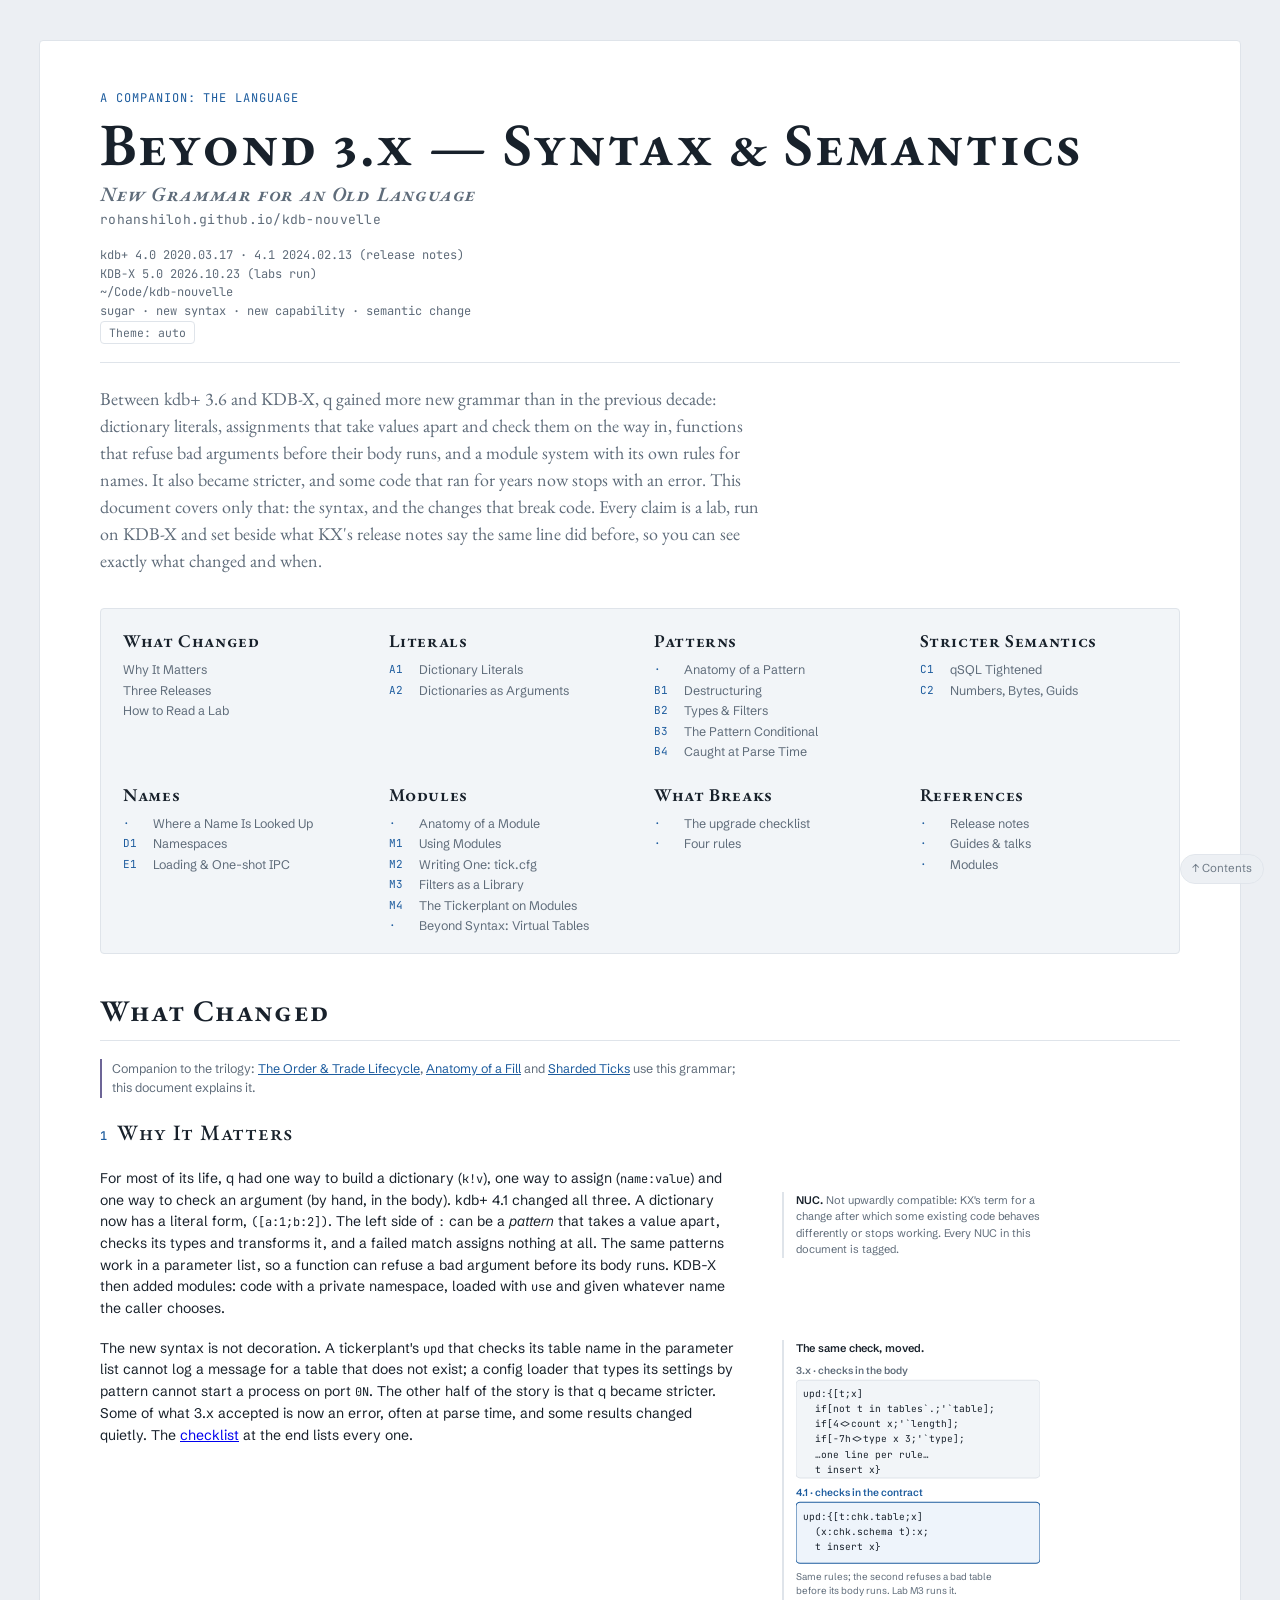
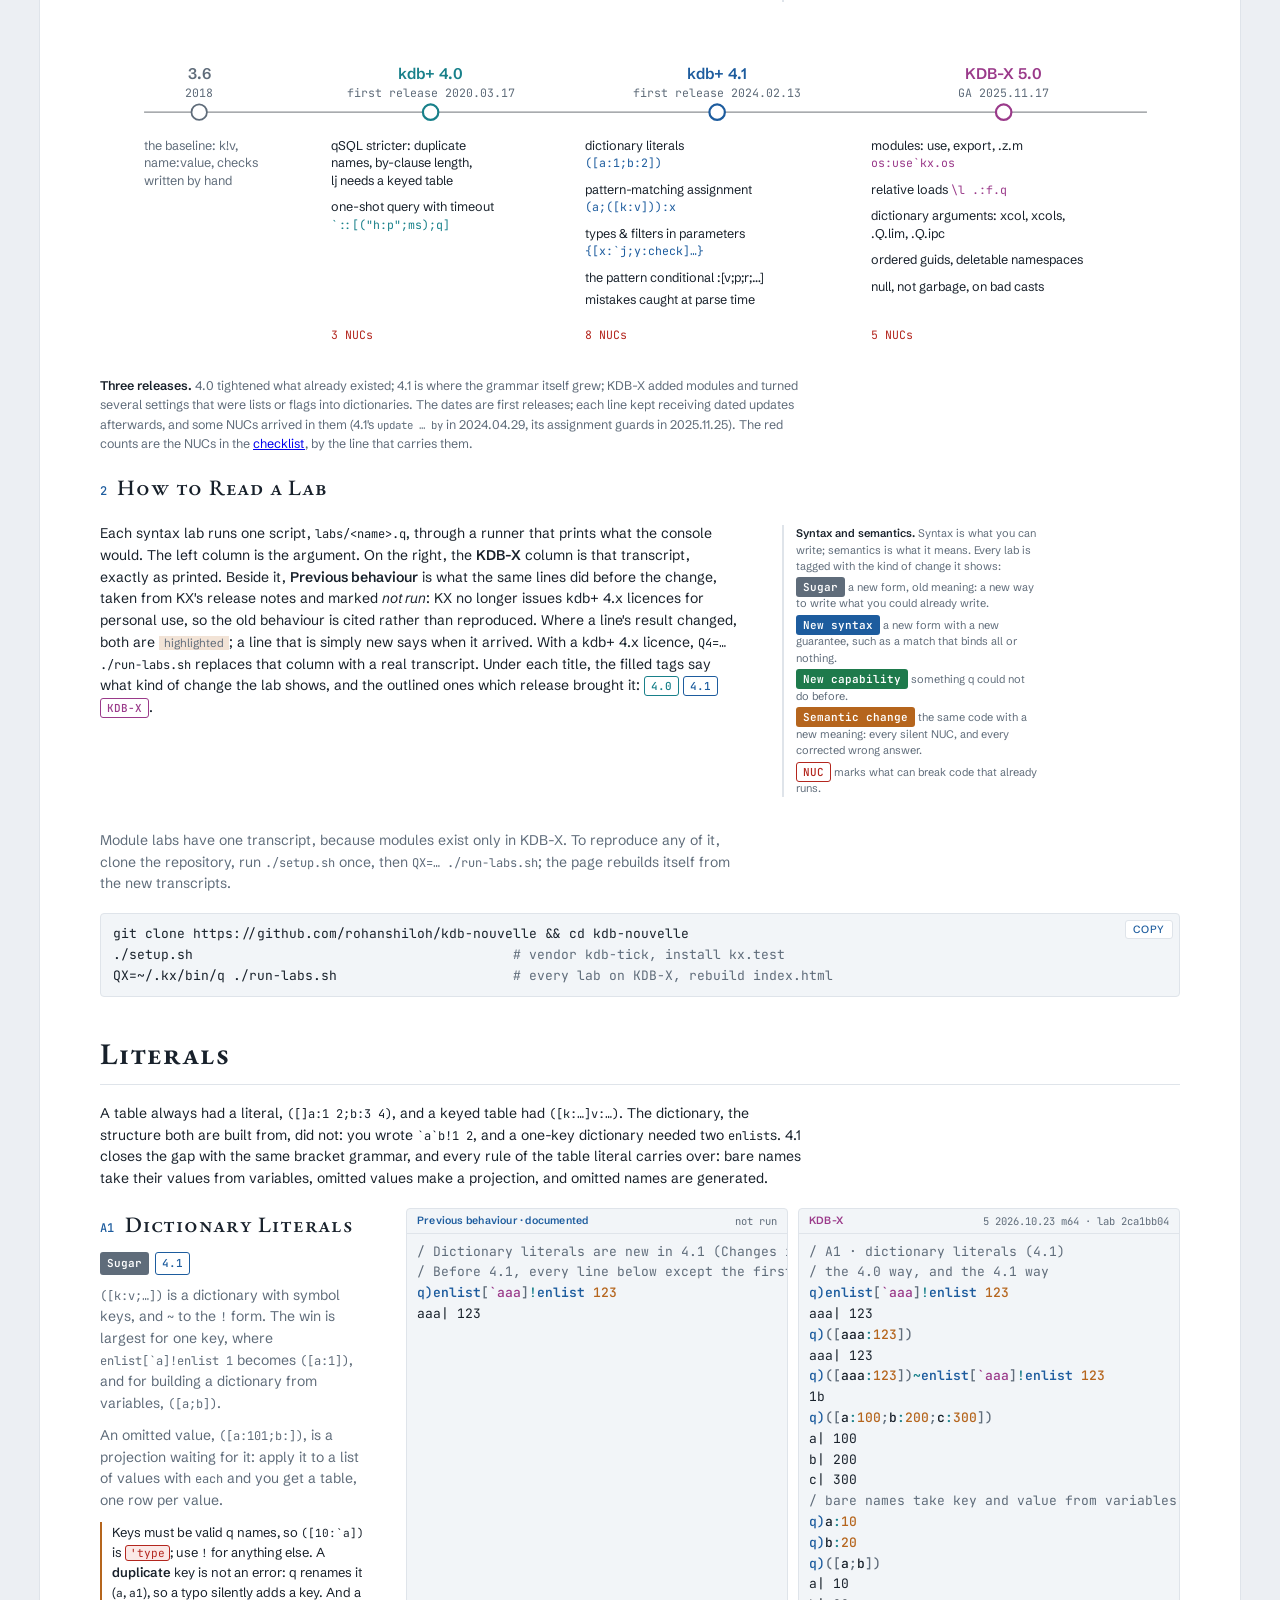
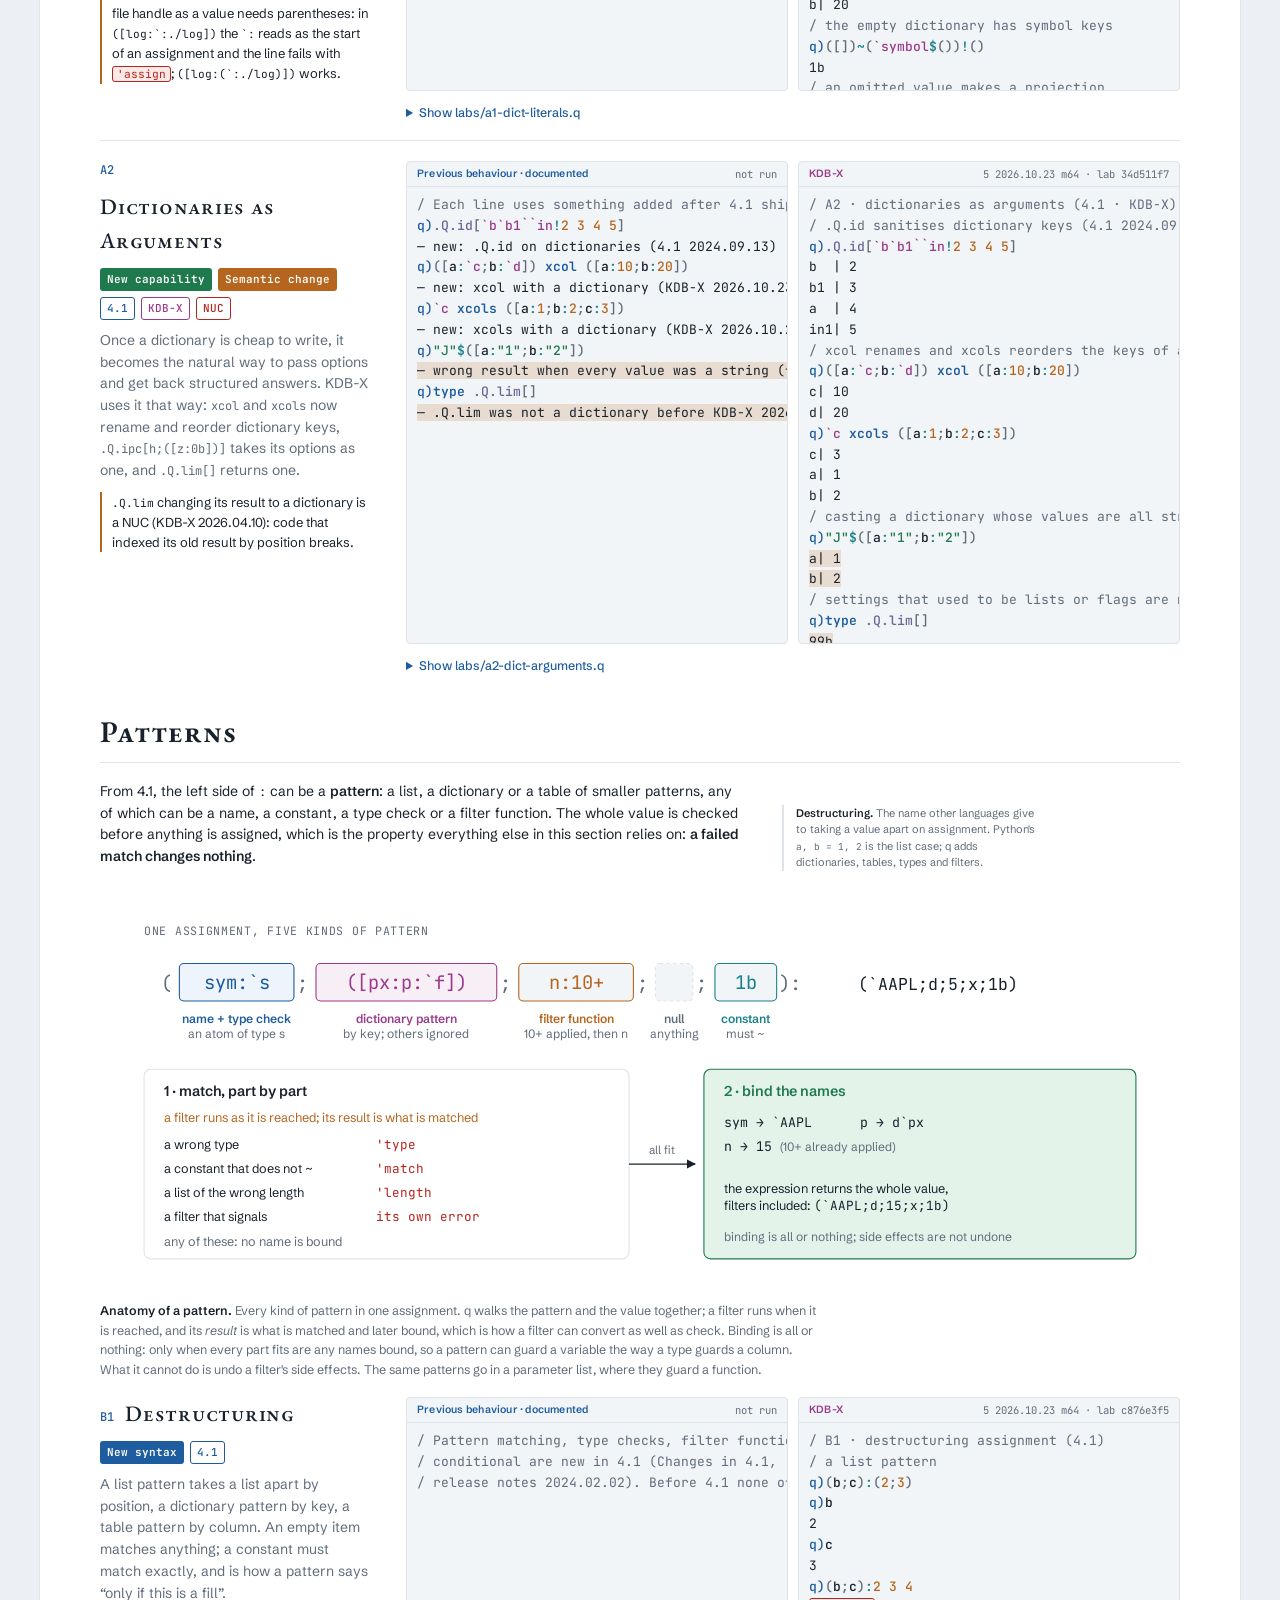
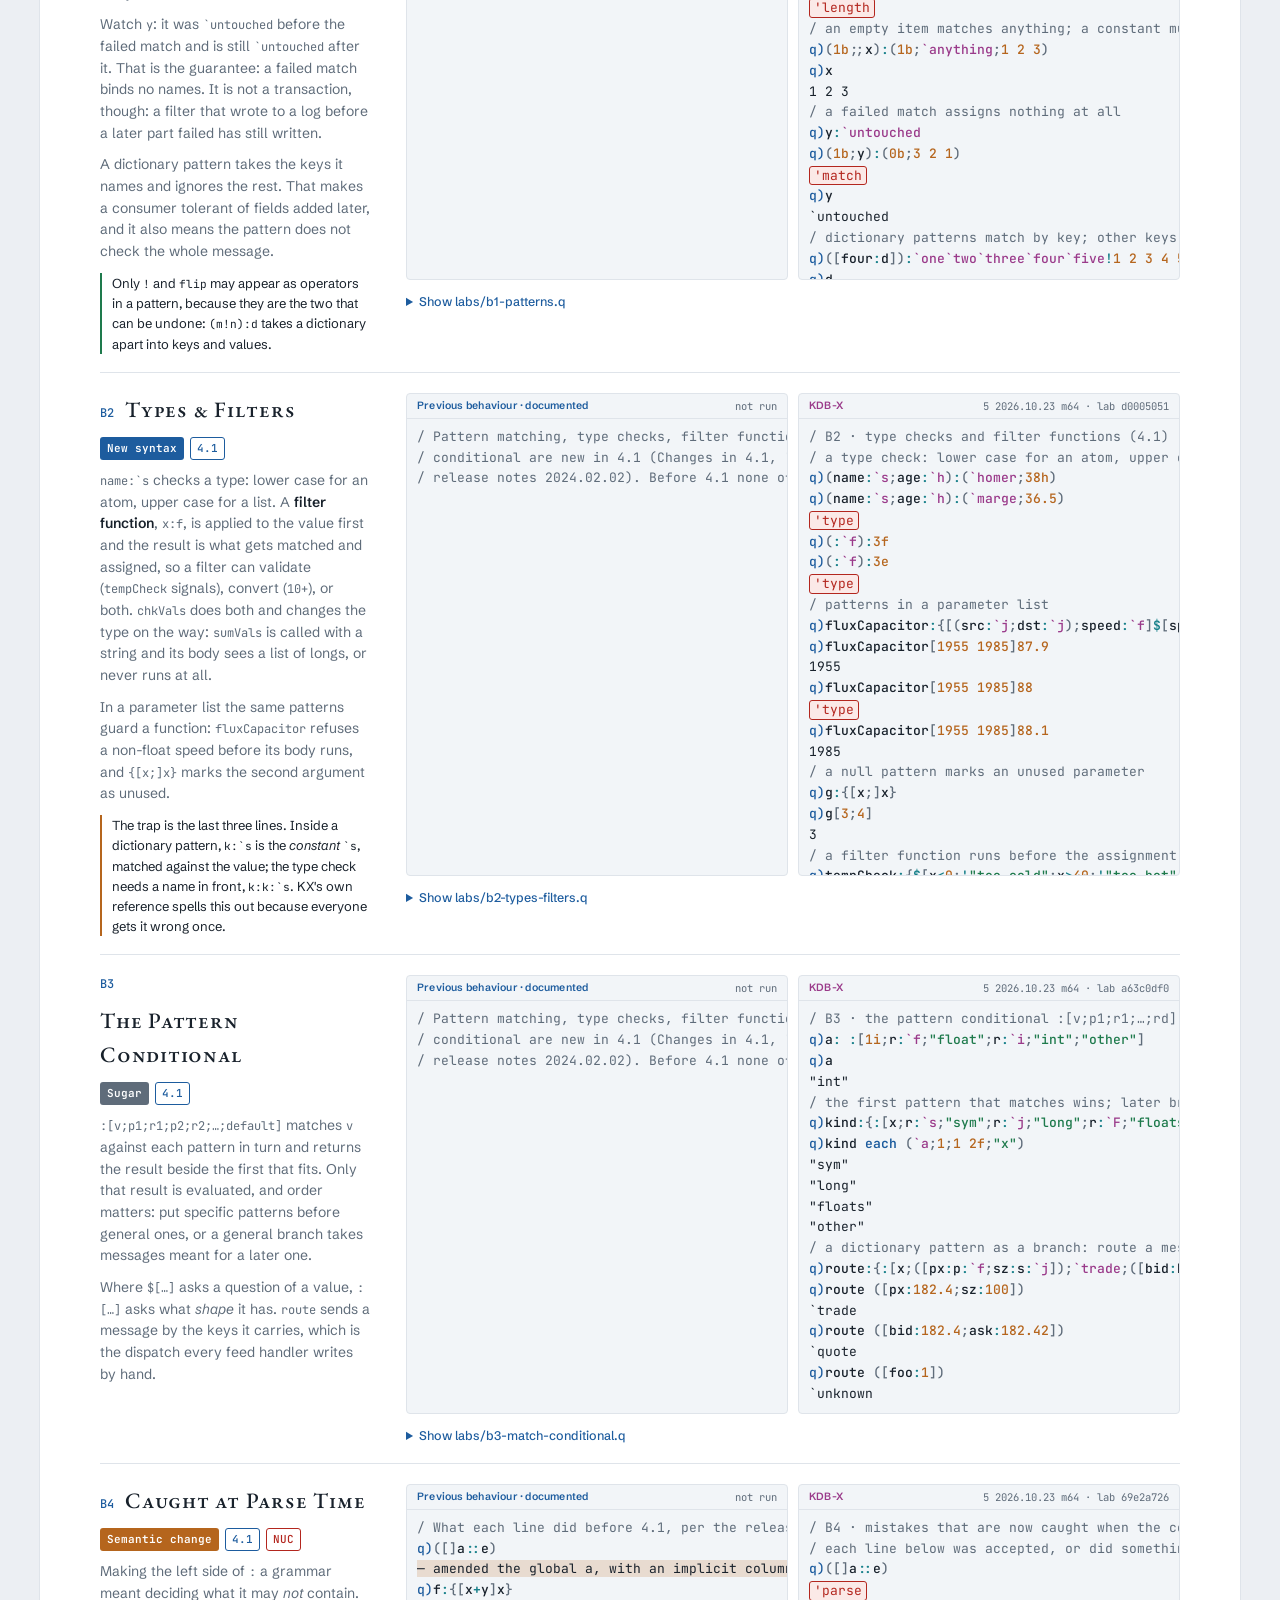
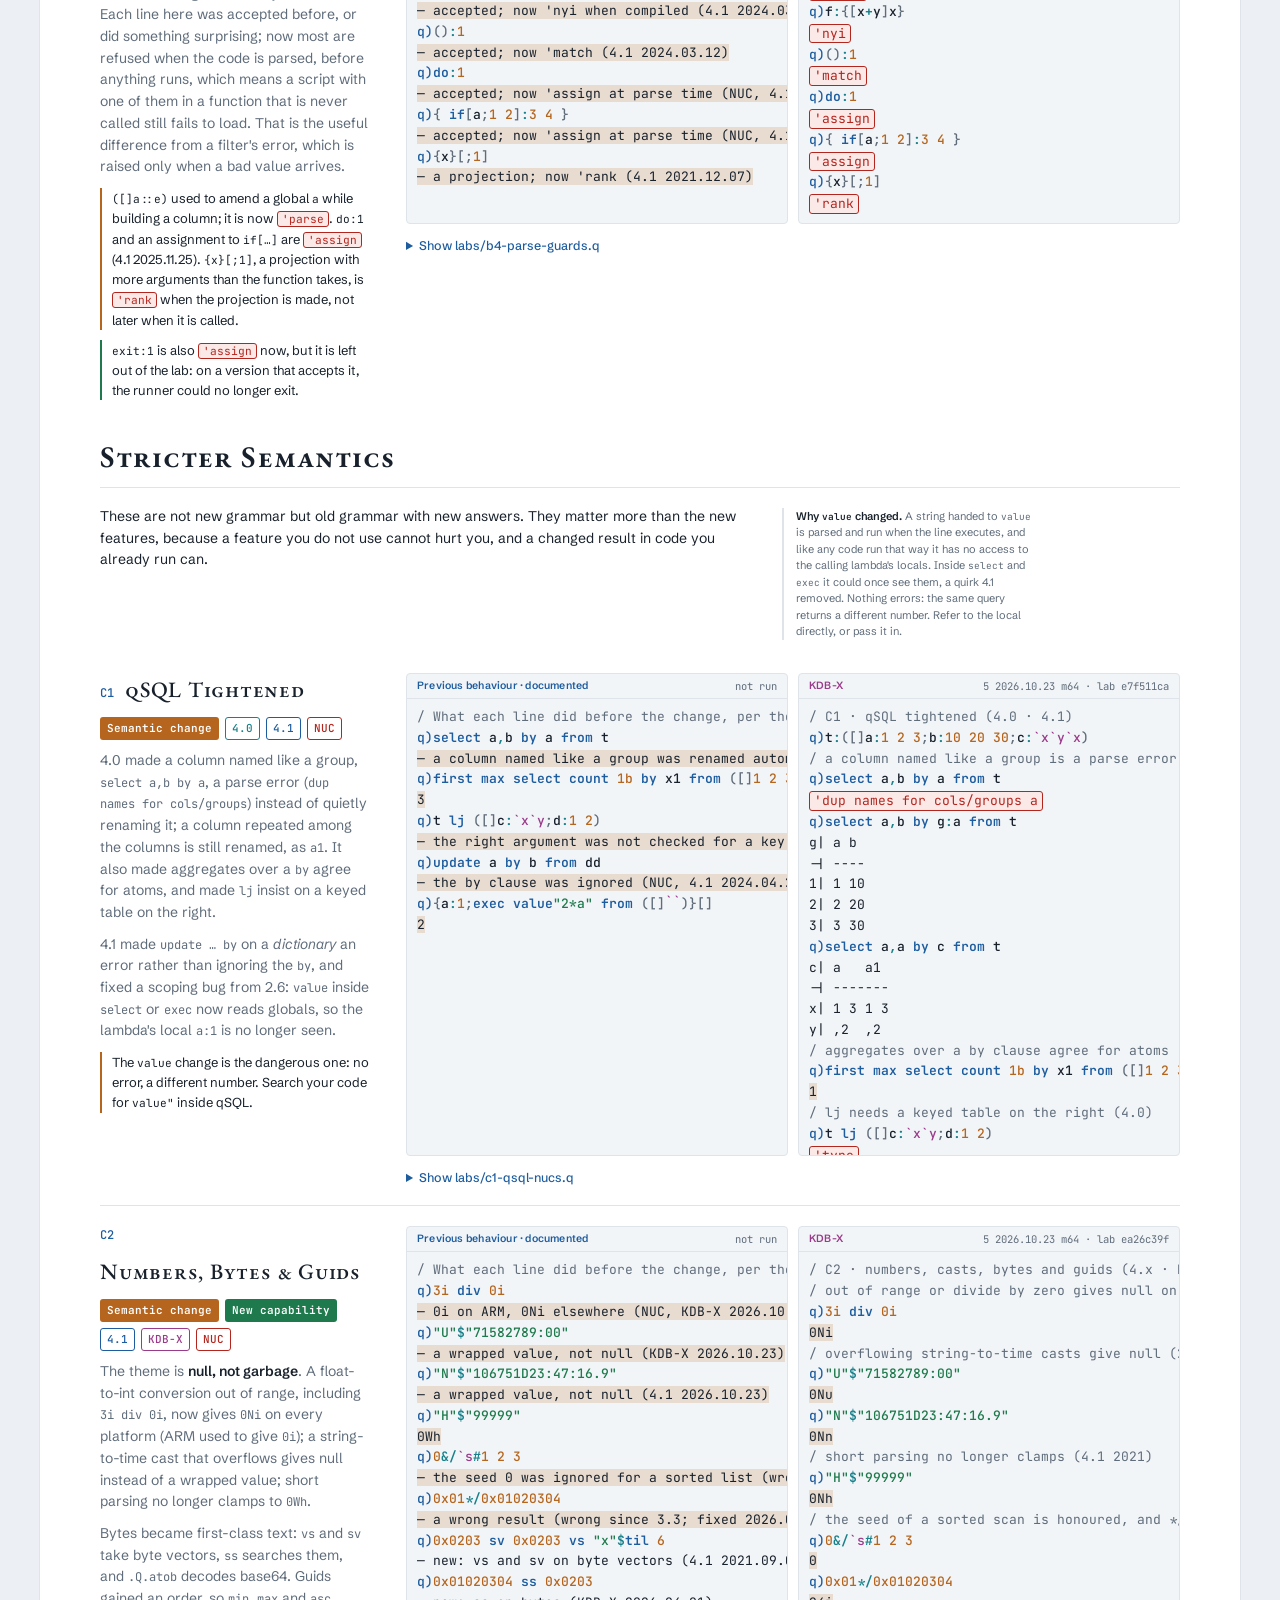
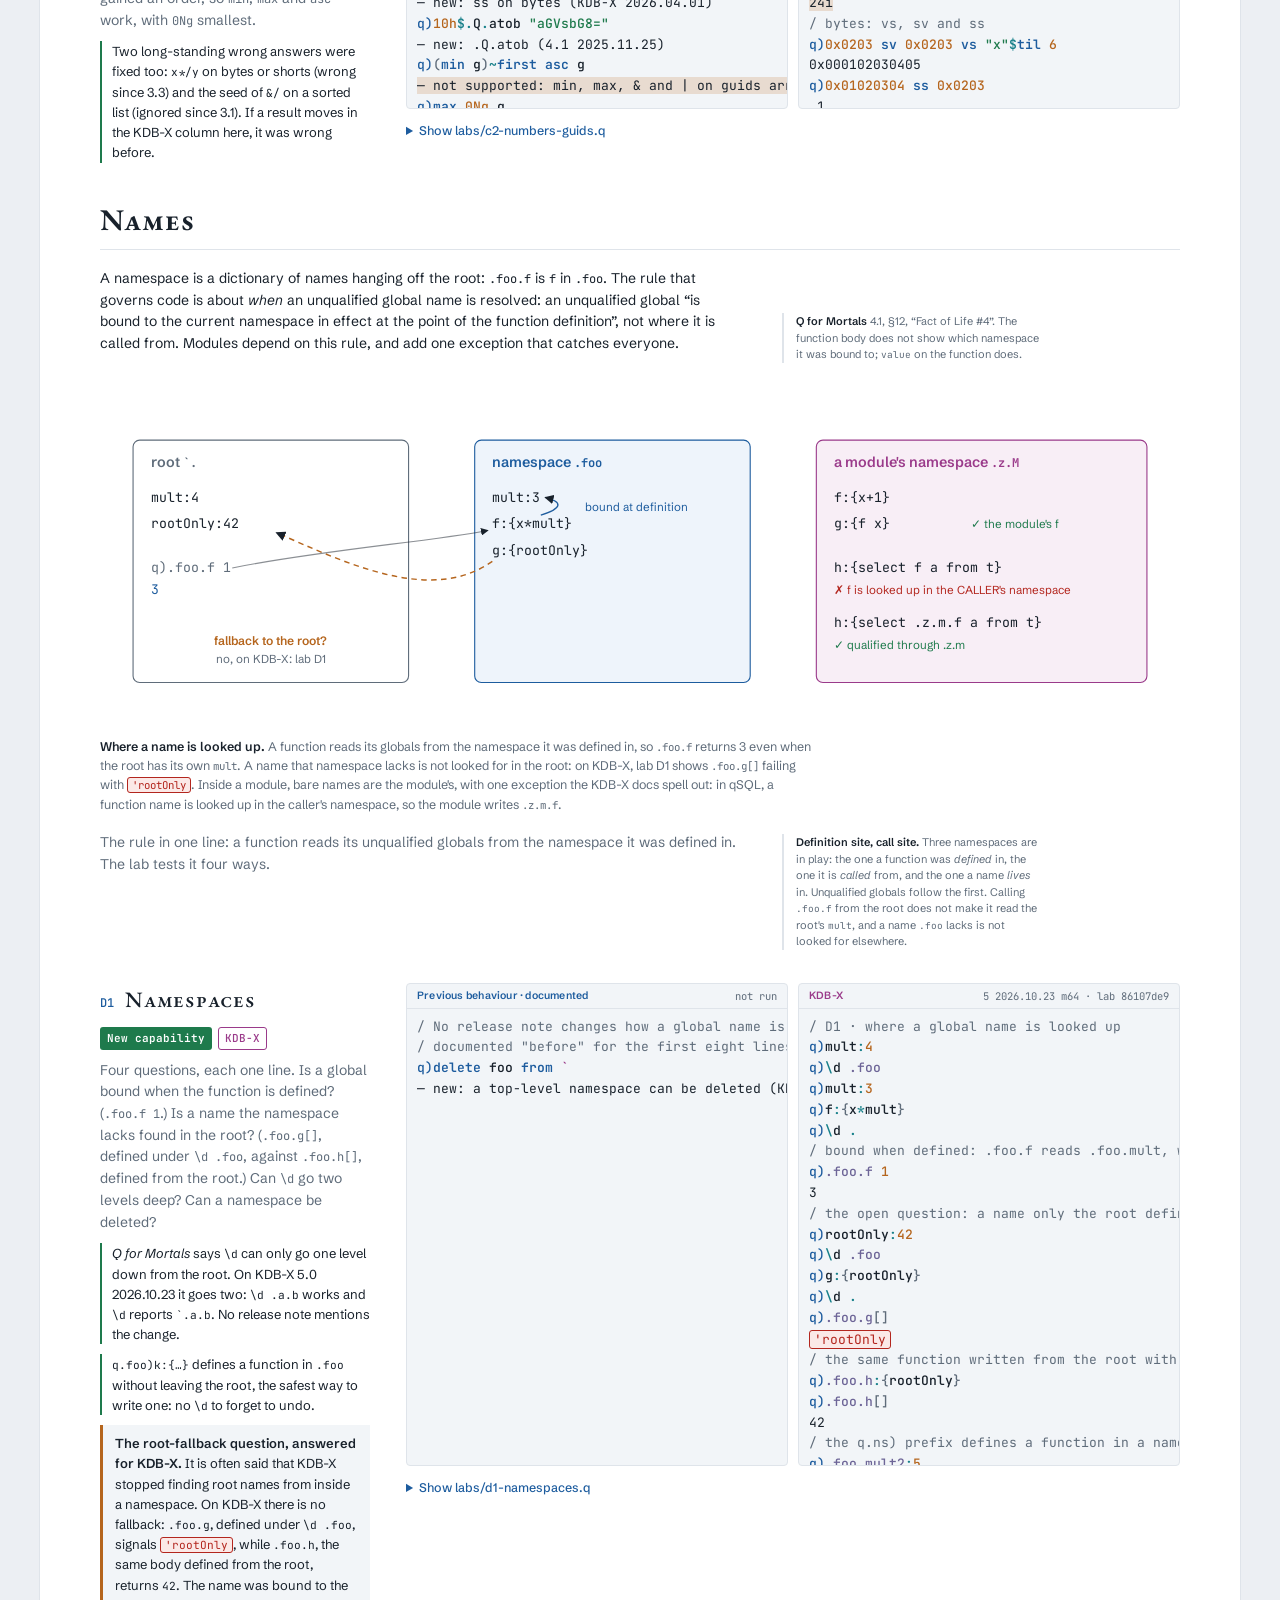
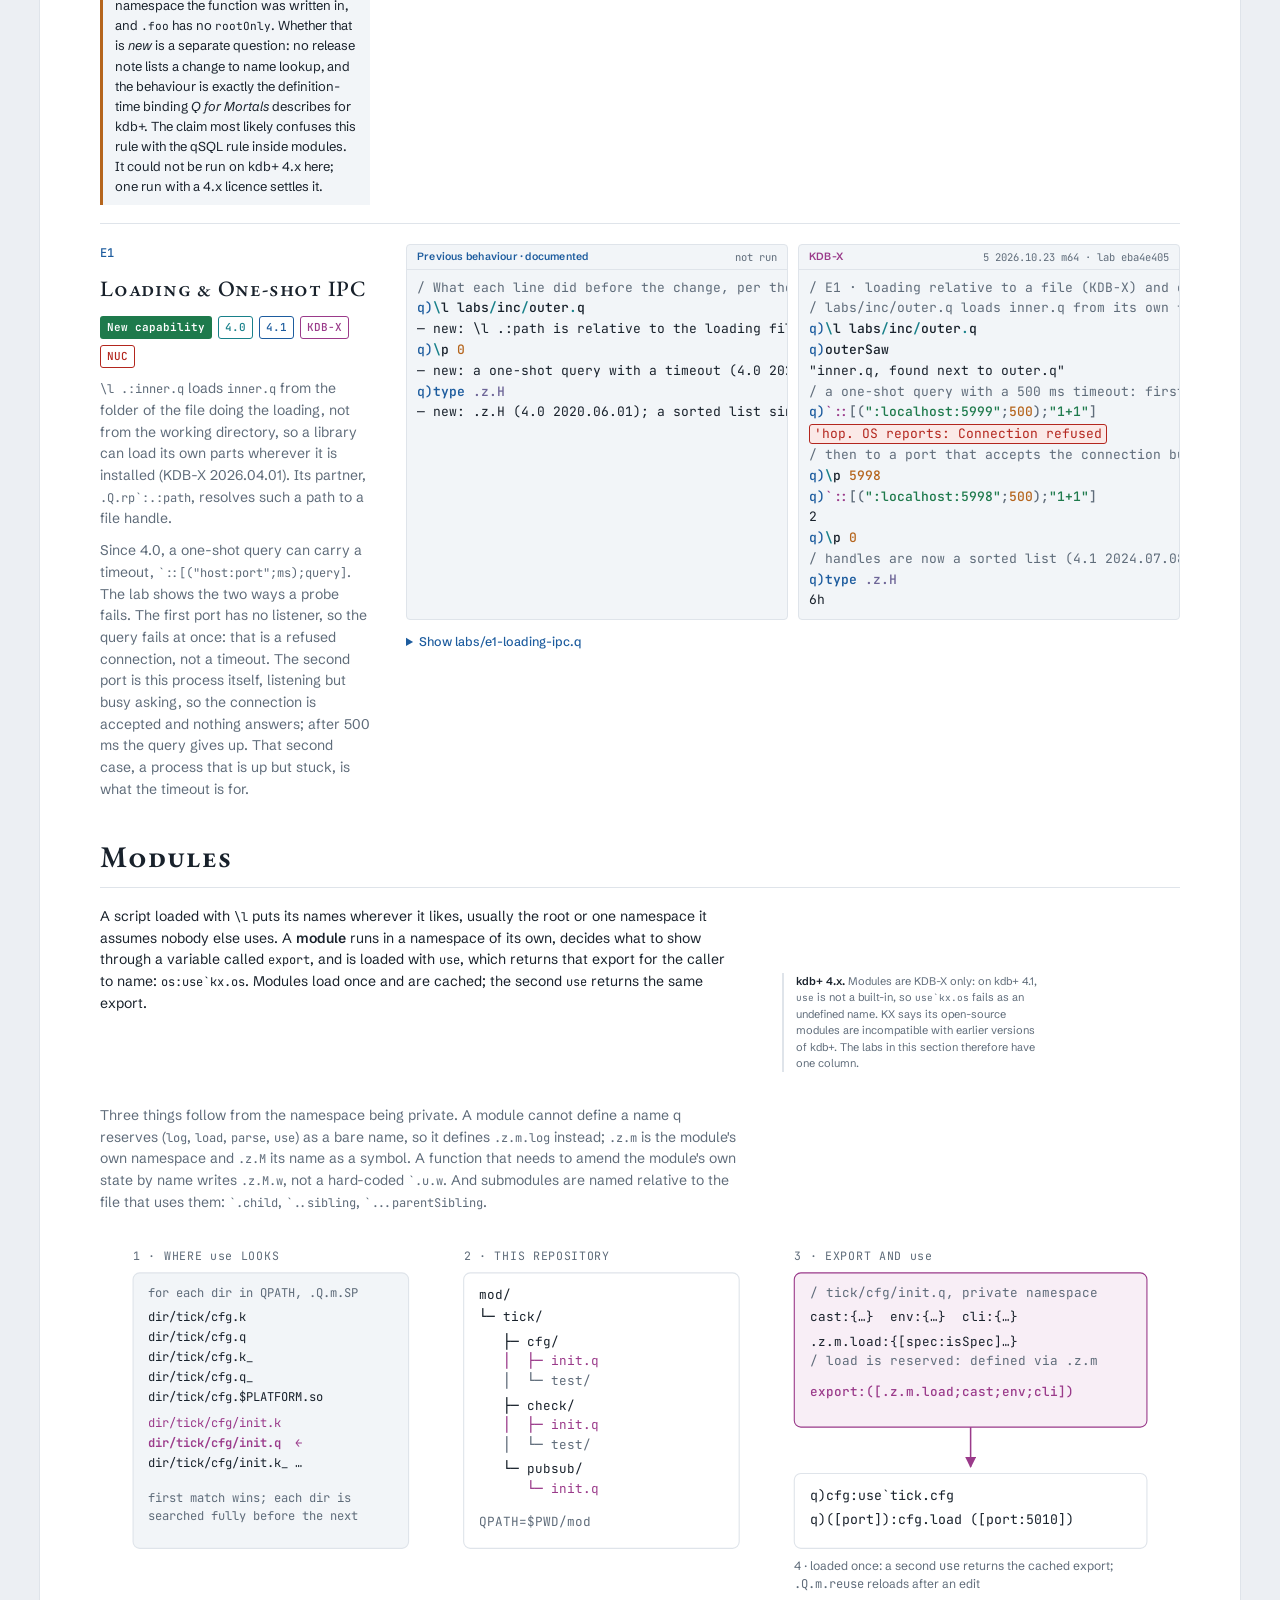
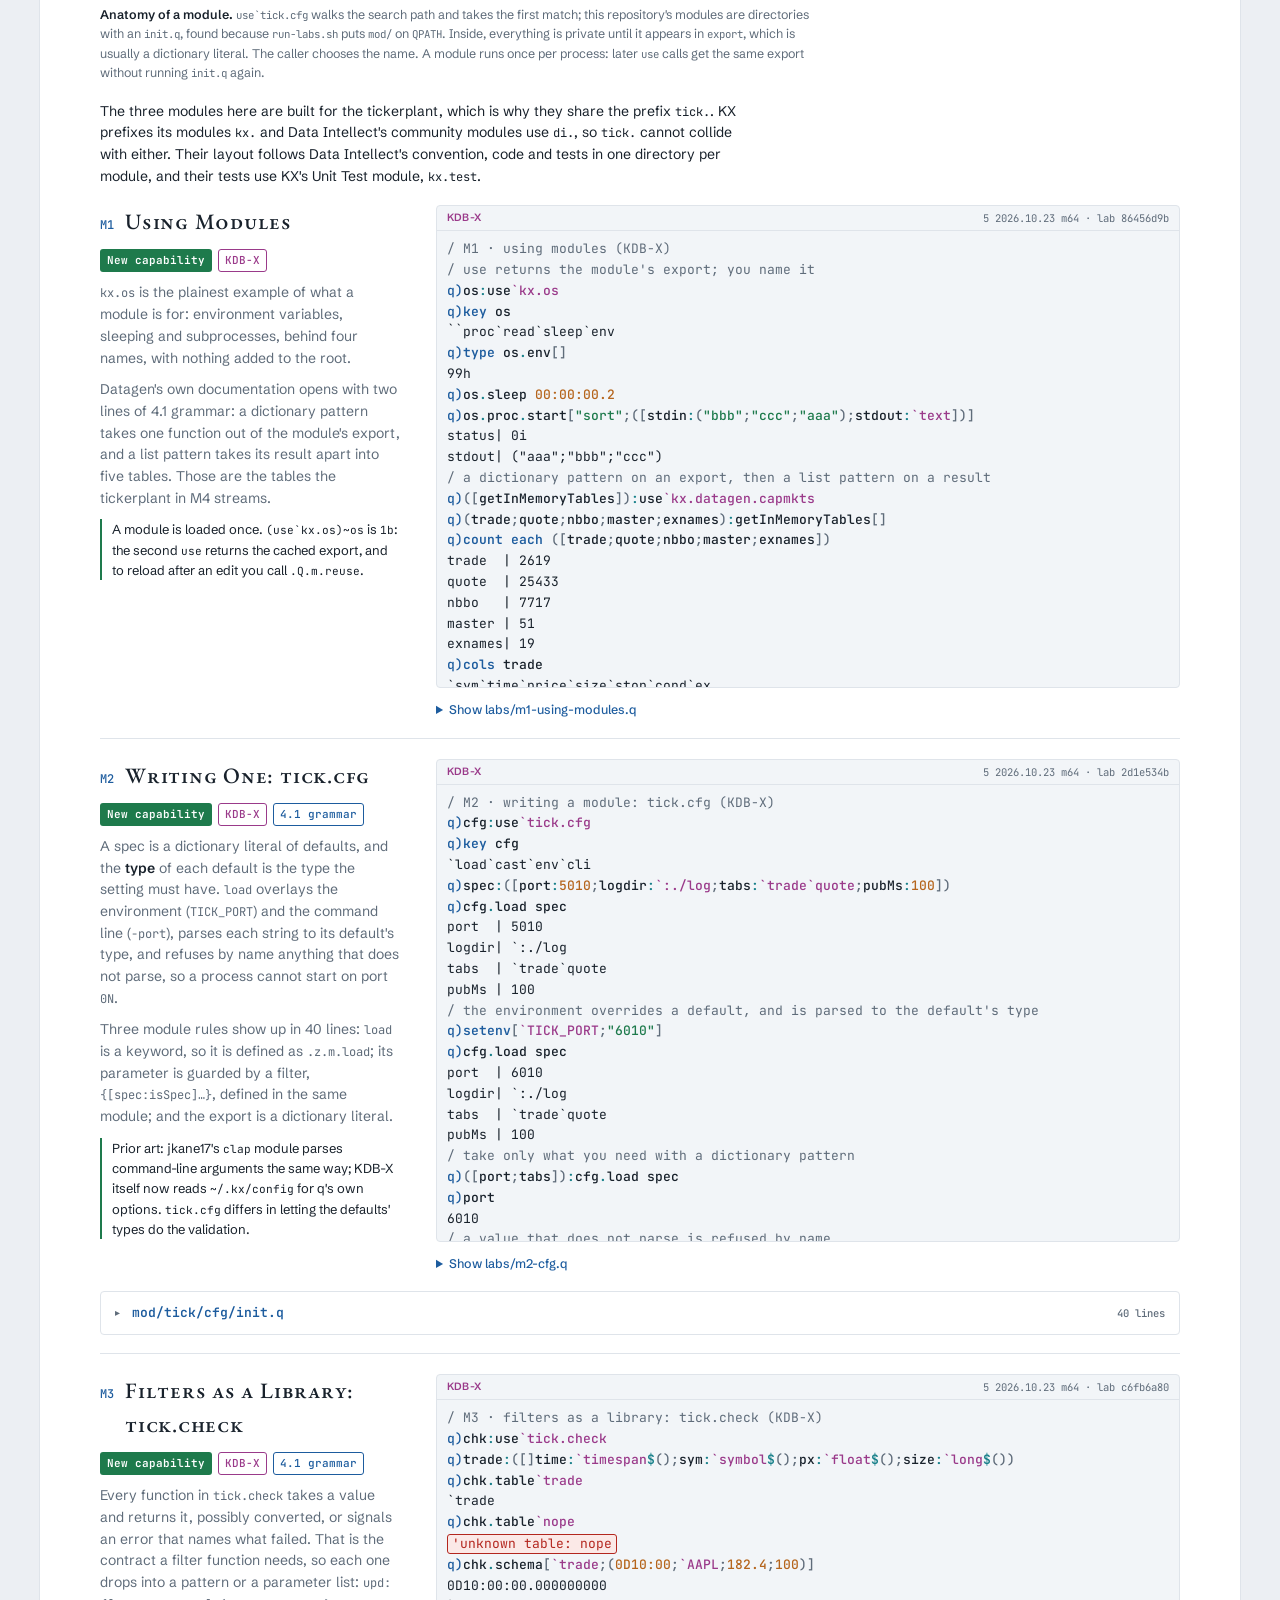
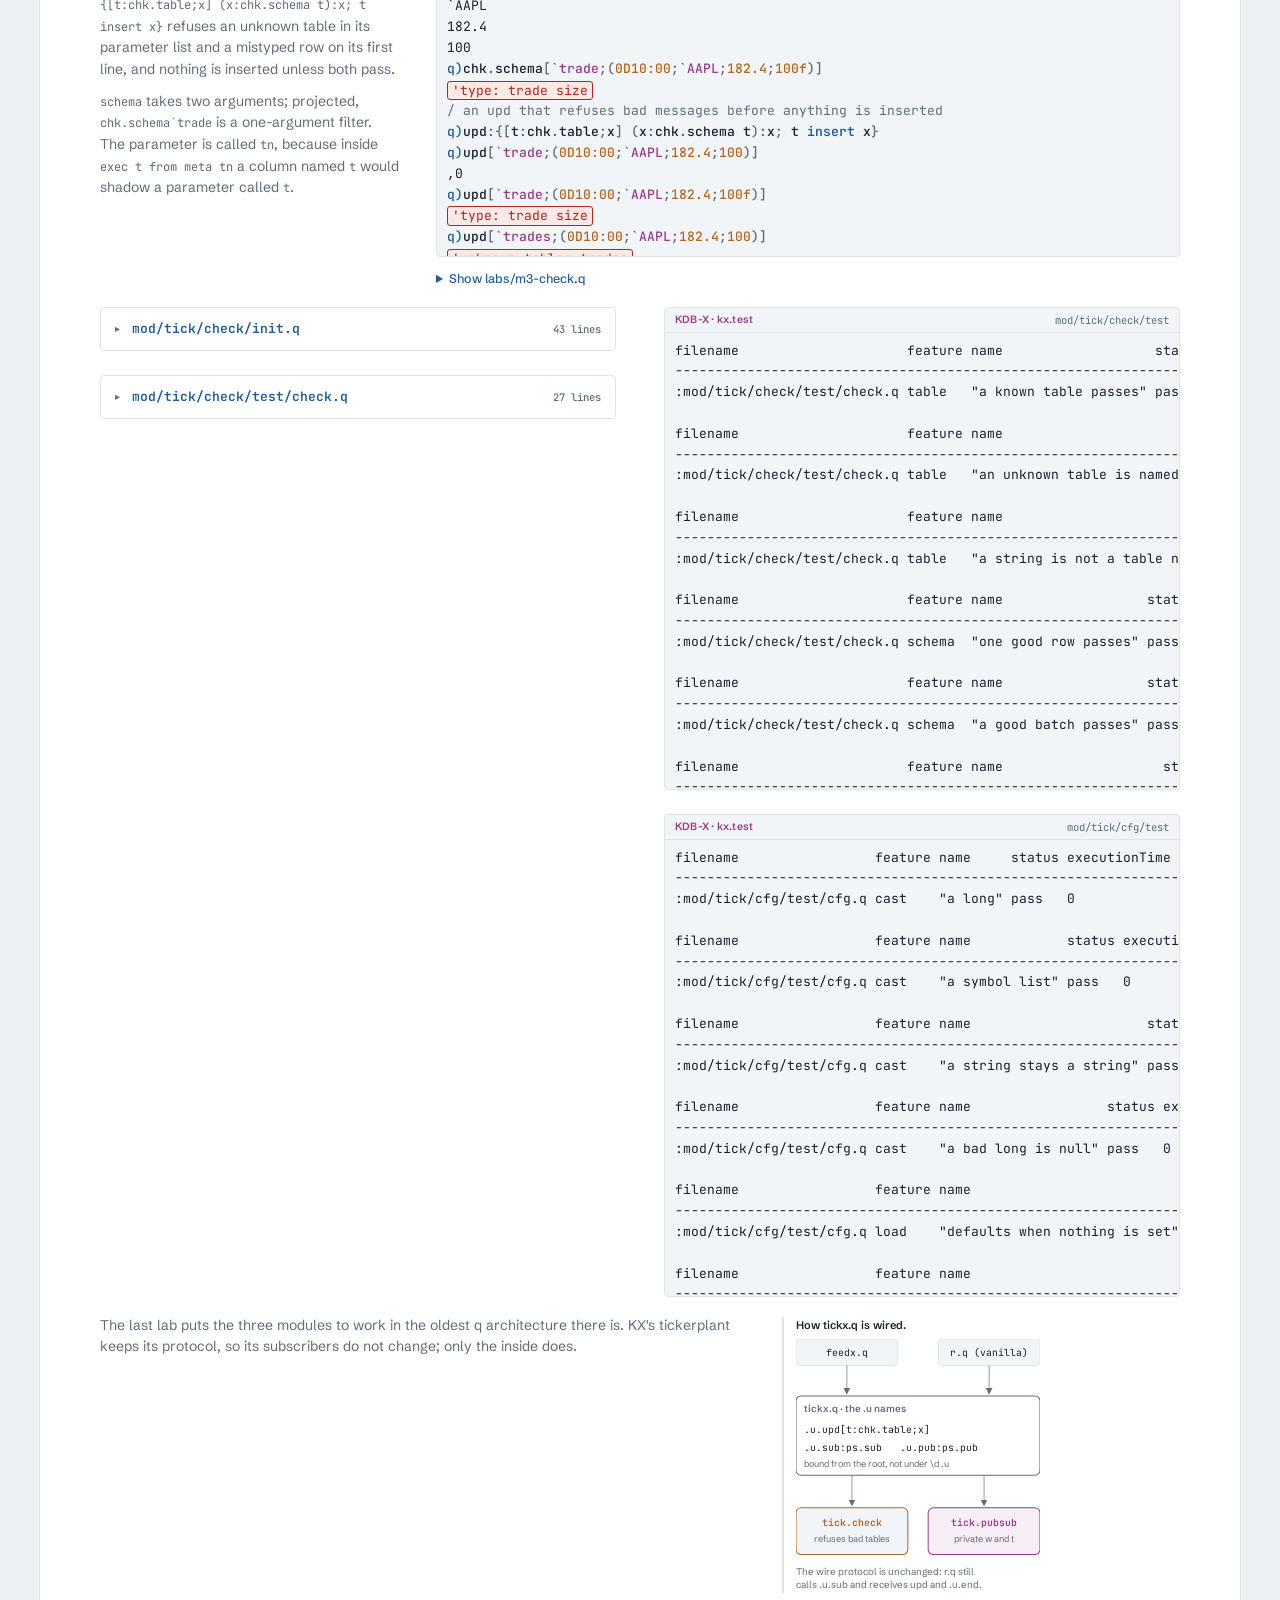
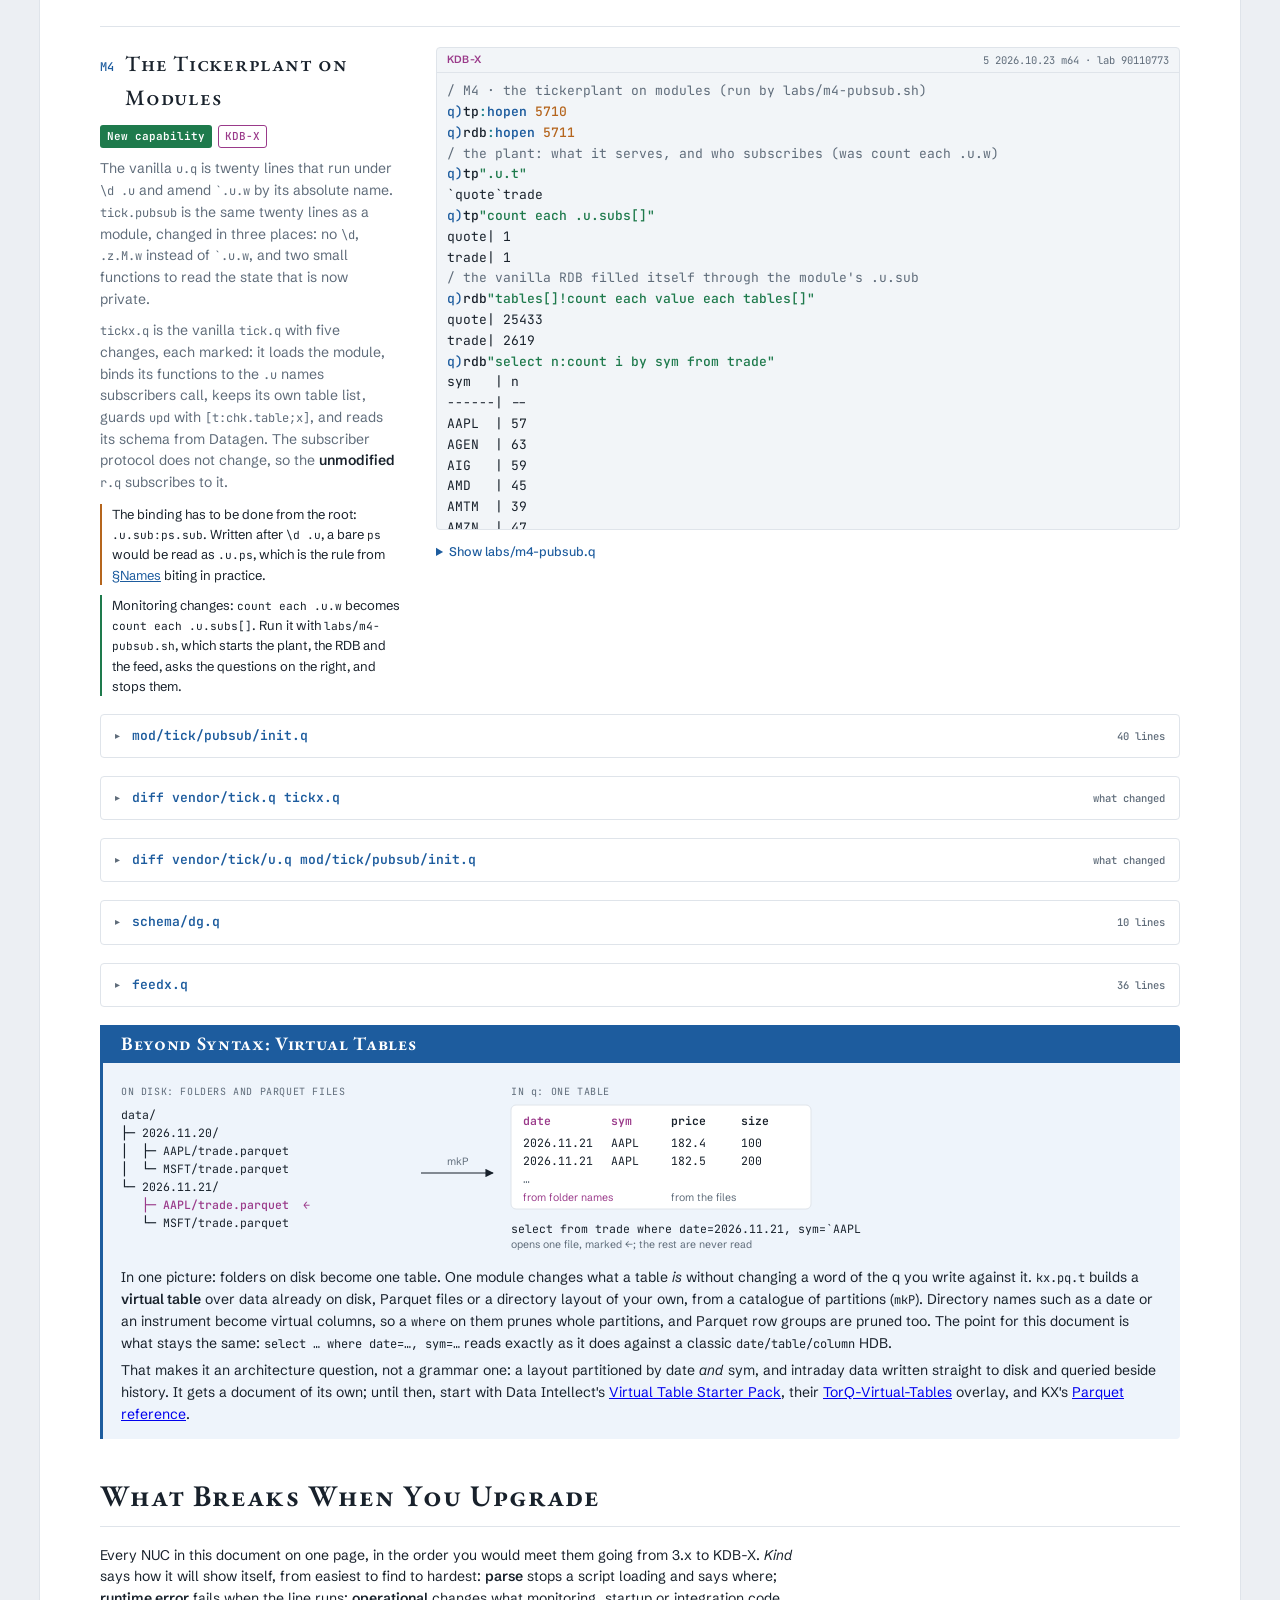
==== commit c9e0ca1a: "Beyond 3.x — Syntax & Semantics" ====
--- a/index.html
+++ b/index.html
@@ -264,11 +264,23 @@
 .code .z,.out pre .z{color:var(--lav)}
 .out pre .pq{color:var(--fg)} .out pre .pq .p{color:var(--accent)}
 .out pre .pq .k{color:var(--s0);font-weight:600} .out pre .pq .y{color:var(--s1)} .out pre .pq .s{color:var(--ok)} .out pre .pq .d{color:var(--sig)}
+.out .vh .stale{color:var(--bad);font-weight:600}
+/* the kind of change: filled, so they read apart from the outlined version tags */
+.tag.kS,.tag.kN,.tag.kC,.tag.kM{border-color:transparent;color:#fff;font-weight:600}
+.tag.kS{background:var(--muted)} .tag.kN{background:var(--s0)} .tag.kC{background:var(--ok)} .tag.kM{background:var(--sig)}
+.kinds{display:flex;flex-direction:column;gap:5px;margin-top:4px} .kinds span.tag{align-self:flex-start}
+/* mini-diagrams in the margin */
+.mnote.mini svg{display:block;width:100%;height:auto;margin-top:6px}
+/* readability: ragged-right prose reads better around inline code; larger code and transcripts */
+.abstract,p,li,figcaption{text-align:left;hyphens:manual}
+.code pre{font-size:13px;line-height:1.6}
+.out pre{font-size:13px;line-height:1.6}
+@media (max-width:560px){.code pre,.out pre{font-size:12px}}
 </style>
 <div class="sheet">
 <header>
   <div class="titleblock"><div class="kicker">A Companion: The Language</div><h1>Beyond 3.x — Syntax &amp; Semantics<span class="subtitle">New Grammar for an Old Language</span></h1><div class="byline"><a href="https://rohanshiloh.github.io/kdb-nouvelle/" style="color:inherit;text-decoration:none">rohanshiloh.github.io/kdb-nouvelle</a></div></div>
-  <div class="meta">kdb+ 4.0 · 4.1 · KDB-X 5.0<br>~/Code/kdb-nouvelle<br>syntax &amp; NUCs only<br><button class="themebtn" id="themebtn" type="button" aria-label="Switch colour theme">Theme: auto</button></div>
+  <div class="meta">kdb+ 4.0 2020.03.17 · 4.1 2024.02.13 <span title="the Before column is built from these release notes">(release notes)</span><br>KDB-X 5.0 2026.10.23 (labs run)<br>~/Code/kdb-nouvelle<br><span style="white-space:nowrap">sugar · new syntax · new capability · semantic change</span><br><button class="themebtn" id="themebtn" type="button" aria-label="Switch colour theme">Theme: auto</button></div>
 </header>
 
 <p class="abstract">Between kdb+ 3.6 and KDB-X, q gained more new grammar than in the previous decade: dictionary literals, assignments that take values apart and check them on the way in, functions that refuse bad arguments before their body runs, and a module system with its own rules for names. It also became stricter, and some code that ran for years now stops with an error. This document covers only that: the syntax, and the changes that break code. Every claim is a lab, run on KDB-X and set beside what KX's release notes say the same line did before, so you can see exactly what changed and when.</p>
@@ -290,7 +302,27 @@
   <p class="companion">Companion to the trilogy: <a href="https://rohanshiloh.github.io/order-trade-lifecycle/">The Order &amp; Trade Lifecycle</a>, <a href="https://rohanshiloh.github.io/exec-tca-stack/">Anatomy of a Fill</a> and <a href="https://rohanshiloh.github.io/tickerplant.ai/">Sharded Ticks</a> use this grammar; this document explains it.</p>
   <h3 id="intro-why"><span class="n">1</span>Why It Matters</h3>
   <p class="lead">For most of its life, q had one way to build a dictionary (<code>k!v</code>), one way to assign (<code>name:value</code>) and one way to check an argument (by hand, in the body).<span class="mnote"><b>NUC.</b> Not upwardly compatible: KX's term for a change after which some existing code behaves differently or stops working. Every NUC in this document is tagged.</span> kdb+ 4.1 changed all three. A dictionary now has a literal form, <code>([a:1;b:2])</code>. The left side of <code>:</code> can be a <i>pattern</i> that takes a value apart, checks its types and transforms it, and a failed match assigns nothing at all. The same patterns work in a parameter list, so a function can refuse a bad argument before its body runs. KDB-X then added modules: code with a private namespace, loaded with <code>use</code> and given whatever name the caller chooses.</p>
-  <p class="lead">The new syntax is not decoration. A tickerplant's <code>upd</code> that checks its table name in the parameter list cannot log a message for a table that does not exist; a config loader that types its settings by pattern cannot start a process on port <code>0N</code>. The other half of the story is that q became stricter. Some of what 3.x accepted is now an error, often at parse time, and some results changed quietly. The <a href="#breaks">checklist</a> at the end lists every one.</p>
+  <p class="lead"><span class="mnote mini"><b>The same check, moved.</b>
+<svg viewBox="0 0 240 236" role="img" aria-label="Two versions of upd. In 3.x the checks are statements in the body: if not t in tables, signal; if the count is wrong, signal; then insert. In 4.1 the table check is a filter in the parameter list and the row check is a pattern on the first line, so the body is only the insert.">
+  <g font-family="Schibsted Grotesk,sans-serif" font-size="10" font-weight="600"><text x="0" y="12" fill="var(--muted)">3.x · checks in the body</text><text x="0" y="132" fill="var(--s0)">4.1 · checks in the contract</text></g>
+  <rect x="0" y="18" width="240" height="96" rx="4" fill="var(--code-bg)" stroke="var(--line)"/>
+  <g font-family="JetBrains Mono,monospace" font-size="9.4" fill="var(--fg)">
+    <text x="7" y="34">upd:{[t;x]</text>
+    <text x="7" y="49">  if[not t in tables`.;'`table];</text>
+    <text x="7" y="64">  if[4&lt;&gt;count x;'`length];</text>
+    <text x="7" y="79">  if[-7h&lt;&gt;type x 3;'`type];</text>
+    <text x="7" y="94">  …one line per rule…</text>
+    <text x="7" y="109">  t insert x}</text>
+  </g>
+  <rect x="0" y="138" width="240" height="60" rx="4" fill="var(--s0-bg)" stroke="var(--s0)"/>
+  <g font-family="JetBrains Mono,monospace" font-size="9.4" fill="var(--fg)">
+    <text x="7" y="155">upd:{[t:chk.table;x]</text>
+    <text x="7" y="170">  (x:chk.schema t):x;</text>
+    <text x="7" y="185">  t insert x}</text>
+  </g>
+  <text x="0" y="214" font-family="Schibsted Grotesk,sans-serif" font-size="9.6" fill="var(--muted)">Same rules; the second refuses a bad table</text>
+  <text x="0" y="228" font-family="Schibsted Grotesk,sans-serif" font-size="9.6" fill="var(--muted)">before its body runs. Lab M3 runs it.</text>
+</svg></span>The new syntax is not decoration. A tickerplant's <code>upd</code> that checks its table name in the parameter list cannot log a message for a table that does not exist; a config loader that types its settings by pattern cannot start a process on port <code>0N</code>. The other half of the story is that q became stricter. Some of what 3.x accepted is now an error, often at parse time, and some results changed quietly. The <a href="#breaks">checklist</a> at the end lists every one.</p>
 
   <figure id="fig-timeline">
     <div class="fig">
@@ -302,10 +334,10 @@
     <text x="90" y="56" font-size="10.5" fill="var(--muted)" font-family="JetBrains Mono,monospace">2018</text>
     <circle cx="300" cy="70" r="7" fill="var(--sheet)" stroke="var(--sh)" stroke-width="2"/>
     <text x="300" y="40" font-size="14" font-weight="600" fill="var(--sh)">kdb+ 4.0</text>
-    <text x="300" y="56" font-size="10.5" fill="var(--muted)" font-family="JetBrains Mono,monospace">2020.03.17</text>
+    <text x="300" y="56" font-size="10.5" fill="var(--muted)" font-family="JetBrains Mono,monospace">first release 2020.03.17</text>
     <circle cx="560" cy="70" r="7" fill="var(--sheet)" stroke="var(--s0)" stroke-width="2"/>
     <text x="560" y="40" font-size="14" font-weight="600" fill="var(--s0)">kdb+ 4.1</text>
-    <text x="560" y="56" font-size="10.5" fill="var(--muted)" font-family="JetBrains Mono,monospace">2024.02.13</text>
+    <text x="560" y="56" font-size="10.5" fill="var(--muted)" font-family="JetBrains Mono,monospace">first release 2024.02.13</text>
     <circle cx="820" cy="70" r="7" fill="var(--sheet)" stroke="var(--s1)" stroke-width="2"/>
     <text x="820" y="40" font-size="14" font-weight="600" fill="var(--s1)">KDB-X 5.0</text>
     <text x="820" y="56" font-size="10.5" fill="var(--muted)" font-family="JetBrains Mono,monospace">GA 2025.11.17</text>
@@ -340,11 +372,11 @@
   </g>
 </svg>
     </div>
-    <figcaption><b>Three releases.</b> 4.0 tightened what already existed; 4.1 is where the grammar itself grew; KDB-X added modules and turned several settings that were lists or flags into dictionaries. The red counts are the NUCs in the <a href="#breaks">checklist</a>, by release.</figcaption>
+    <figcaption><b>Three releases.</b> 4.0 tightened what already existed; 4.1 is where the grammar itself grew; KDB-X added modules and turned several settings that were lists or flags into dictionaries. The dates are first releases; each line kept receiving dated updates afterwards, and some NUCs arrived in them (4.1's <code>update … by</code> in 2024.04.29, its assignment guards in 2025.11.25). The red counts are the NUCs in the <a href="#breaks">checklist</a>, by the line that carries them.</figcaption>
   </figure>
 
   <h3 id="intro-read"><span class="n">2</span>How to Read a Lab</h3>
-  <p class="lead">Each syntax lab runs one script, <code>labs/&lt;name&gt;.q</code>, through a runner that prints what the console would. The left column is the argument. On the right, the <b>KDB-X</b> column is that transcript, exactly as printed. Beside it, <b>Before</b> is what the same lines did before the change, taken from KX's release notes and marked <i>documented, not run</i>: KX no longer issues kdb+ 4.x licences for personal use, so the old behaviour is cited rather than reproduced. Where a line's result changed, both are <span class="difflegend"><i>highlighted</i></span>; a line that is simply new says when it arrived. With a kdb+ 4.x licence, <code>Q4=… ./run-labs.sh</code> replaces the Before column with a real transcript. The tags under each title say which release introduced what the lab shows: <span class="tag v40">4.0</span> <span class="tag v41">4.1</span> <span class="tag vX">KDB-X</span> <span class="tag vNUC">NUC</span>.</p>
+  <p class="lead"><span class="mnote"><b>Syntax and semantics.</b> Syntax is what you can write; semantics is what it means. Every lab is tagged with the kind of change it shows:<span class="kinds"><span><span class="tag kS">Sugar</span> a new form, old meaning: a new way to write what you could already write.</span><span><span class="tag kN">New syntax</span> a new form with a new guarantee, such as a match that binds all or nothing.</span><span><span class="tag kC">New capability</span> something q could not do before.</span><span><span class="tag kM">Semantic change</span> the same code with a new meaning: every silent NUC, and every corrected wrong answer.</span><span><span class="tag vNUC">NUC</span> marks what can break code that already runs.</span></span></span>Each syntax lab runs one script, <code>labs/&lt;name&gt;.q</code>, through a runner that prints what the console would. The left column is the argument. On the right, the <b>KDB-X</b> column is that transcript, exactly as printed. Beside it, <b>Previous behaviour</b> is what the same lines did before the change, taken from KX's release notes and marked <i>not run</i>: KX no longer issues kdb+ 4.x licences for personal use, so the old behaviour is cited rather than reproduced. Where a line's result changed, both are <span class="difflegend"><i>highlighted</i></span>; a line that is simply new says when it arrived. With a kdb+ 4.x licence, <code>Q4=… ./run-labs.sh</code> replaces that column with a real transcript. Under each title, the filled tags say what kind of change the lab shows, and the outlined ones which release brought it: <span class="tag v40">4.0</span> <span class="tag v41">4.1</span> <span class="tag vX">KDB-X</span>.</p>
   <p>Module labs have one transcript, because modules exist only in KDB-X. To reproduce any of it, clone the repository, run <code>./setup.sh</code> once, then <code>QX=… ./run-labs.sh</code>; the page rebuilds itself from the new transcripts.</p>
   <div class="code"><pre>git clone https://github.com/rohanshiloh/kdb-nouvelle &amp;&amp; cd kdb-nouvelle
 ./setup.sh                                        <span class="c"># vendor kdb-tick, install kx.test</span>
@@ -359,15 +391,15 @@
   <div class="lab lab3" id="lab-a1">
     <div class="notes">
       <h3><span class="n">A1</span>Dictionary Literals</h3>
-      <div class="vtags"><span class="tag v41">4.1</span></div>
+      <div class="vtags"><span class="tag kS">Sugar</span><span class="tag v41">4.1</span></div>
       <p><code>([k:v;…])</code> is a dictionary with symbol keys, and <code>~</code> to the <code>!</code> form. The win is largest for one key, where <code>enlist[`a]!enlist 1</code> becomes <code>([a:1])</code>, and for building a dictionary from variables, <code>([a;b])</code>.</p>
       <p>An omitted value, <code>([a:101;b:])</code>, is a projection waiting for it: apply it to a list of values with <code>each</code> and you get a table, one row per value.</p>
       <p class="warn">Keys must be valid q names, so <code>([10:`a])</code> is <code class="errtag">'type</code>; use <code>!</code> for anything else. A <b>duplicate</b> key is not an error: q renames it (<code>a</code>, <code>a1</code>), so a typo silently adds a key. And a file handle as a value needs parentheses: in <code>([log:`:./log])</code> the <code>`:</code> reads as the start of an assignment and the line fails with <code class="errtag">'assign</code>; <code>([log:(`:./log)])</code> works.</p>
     </div>
-    <div class="cmds"><div class="outs"><div class="out v4"><div class="vh"><b>Before · KX release notes</b><span>documented, not run</span></div><pre><span class="pc">/ Dictionary literals are new in 4.1 (Changes in 4.1, &quot;Dictionary literals&quot;).</span>
+    <div class="cmds"><div class="outs"><div class="out v4"><div class="vh"><b>Previous behaviour · documented</b><span>not run</span></div><pre><span class="pc">/ Dictionary literals are new in 4.1 (Changes in 4.1, &quot;Dictionary literals&quot;).</span>
 <span class="pc">/ Before 4.1, every line below except the first used syntax that did not exist.</span>
 <span class="pq">q)enlist[`aaa]!enlist 123</span>
-aaa| 123</pre></div><div class="out vx"><div class="vh"><b>KDB-X</b><span>5 2026.10.23 m64</span></div><pre><span class="pc">/ A1 · dictionary literals (4.1)</span>
+aaa| 123</pre></div><div class="out vx"><div class="vh"><b>KDB-X</b><span>5 2026.10.23 m64 · lab 2ca1bb04</span></div><pre><span class="pc">/ A1 · dictionary literals (4.1)</span>
 <span class="pc">/ the 4.0 way, and the 4.1 way</span>
 <span class="pq">q)enlist[`aaa]!enlist 123</span>
 aaa| 123
@@ -413,11 +445,22 @@
 a1| 40
 <span class="pq">q)([10:`a;20:`b])</span>
 <span class="er">&#x27;type</span>
+<span class="pc">/ a key cannot be a reserved word: log and tables are q&#x27;s own names</span>
+<span class="pq">q)([log:1])</span>
+<span class="er">&#x27;assign</span>
+<span class="pq">q)([tables:`trade`quote])</span>
+<span class="er">&#x27;assign</span>
+<span class="pq">q)([logdir:`:./log;tabs:`trade`quote])</span>
+logdir| `:./log
+tabs  | `trade`quote
 <span class="pc">/ order is part of a dictionary</span>
 <span class="pq">q)([a:1;b:2])~([b:2;a:1])</span>
 0b</pre></div></div><details class="labsrc"><summary>Show labs/a1-dict-literals.q</summary><div class="code"><pre>/ A1 · dictionary literals (4.1)
+/&lt;&lt; Dictionary literals are new in 4.1 (Changes in 4.1, &quot;Dictionary literals&quot;).
+/&lt;&lt; Before 4.1, every line below except the first used syntax that did not exist.
 / the 4.0 way, and the 4.1 way
 enlist[`aaa]!enlist 123
+/&lt; aaa| 123
 ([aaa:123])
 ([aaa:123])~enlist[`aaa]!enlist 123
 ([a:100;b:200;c:300])
@@ -436,9 +479,10 @@
 ([0;1;2])
 ([a:10;b:20;a:40])
 ([10:`a;20:`b])
-/ a file handle as a value needs parentheses: `: reads as the start of an assignment
-([log:`:./log])
-([log:(`:./log)])
+/ a key cannot be a reserved word: log and tables are q&#x27;s own names
+([log:1])
+([tables:`trade`quote])
+([logdir:`:./log;tabs:`trade`quote])
 / order is part of a dictionary
 ([a:1;b:2])~([b:2;a:1])</pre></div></details></div>
   </div>
@@ -446,11 +490,11 @@
   <div class="lab lab3" id="lab-a2">
     <div class="notes">
       <h3><span class="n">A2</span>Dictionaries as Arguments</h3>
-      <div class="vtags"><span class="tag v41">4.1</span><span class="tag vX">KDB-X</span><span class="tag vNUC">NUC</span></div>
+      <div class="vtags"><span class="tag kC">New capability</span><span class="tag kM">Semantic change</span><span class="tag v41">4.1</span><span class="tag vX">KDB-X</span><span class="tag vNUC">NUC</span></div>
       <p>Once a dictionary is cheap to write, it becomes the natural way to pass options and get back structured answers. KDB-X uses it that way: <code>xcol</code> and <code>xcols</code> now rename and reorder dictionary keys, <code>.Q.ipc[h;([z:0b])]</code> takes its options as one, and <code>.Q.lim[]</code> returns one.</p>
       <p class="warn"><code>.Q.lim</code> changing its result to a dictionary is a NUC (KDB-X 2026.04.10): code that indexed its old result by position breaks.</p>
     </div>
-    <div class="cmds"><div class="outs"><div class="out v4"><div class="vh"><b>Before · KX release notes</b><span>documented, not run</span></div><pre><span class="pc">/ Each line uses something added after 4.1 shipped.</span>
+    <div class="cmds"><div class="outs"><div class="out v4"><div class="vh"><b>Previous behaviour · documented</b><span>not run</span></div><pre><span class="pc">/ Each line uses something added after 4.1 shipped.</span>
 <span class="pq">q).Q.id[`b`b1``in!2 3 4 5]</span>
 — new: .Q.id on dictionaries (4.1 2024.09.13)
 <span class="pq">q)([a:`c;b:`d]) xcol ([a:10;b:20])</span>
@@ -460,7 +504,7 @@
 <span class="pq">q)&quot;J&quot;$([a:&quot;1&quot;;b:&quot;2&quot;])</span>
 <span class="dl">— wrong result when every value was a string (fixed KDB-X 2026.10.02)</span>
 <span class="pq">q)type .Q.lim[]</span>
-<span class="dl">— .Q.lim was not a dictionary before KDB-X 2026.04.10 (NUC)</span></pre></div><div class="out vx"><div class="vh"><b>KDB-X</b><span>5 2026.10.23 m64</span></div><pre><span class="pc">/ A2 · dictionaries as arguments (4.1 · KDB-X)</span>
+<span class="dl">— .Q.lim was not a dictionary before KDB-X 2026.04.10 (NUC)</span></pre></div><div class="out vx"><div class="vh"><b>KDB-X</b><span>5 2026.10.23 m64 · lab 34d511f7</span></div><pre><span class="pc">/ A2 · dictionaries as arguments (4.1 · KDB-X)</span>
 <span class="pc">/ .Q.id sanitises dictionary keys (4.1 2024.09.13)</span>
 <span class="pq">q).Q.id[`b`b1``in!2 3 4 5]</span>
 b  | 2
@@ -482,15 +526,21 @@
 <span class="pc">/ settings that used to be lists or flags are now dictionaries</span>
 <span class="pq">q)type .Q.lim[]</span>
 <span class="dl">99h</span></pre></div></div><details class="labsrc"><summary>Show labs/a2-dict-arguments.q</summary><div class="code"><pre>/ A2 · dictionaries as arguments (4.1 · KDB-X)
+/&lt;&lt; Each line uses something added after 4.1 shipped.
 / .Q.id sanitises dictionary keys (4.1 2024.09.13)
 .Q.id[`b`b1``in!2 3 4 5]
+/&lt; — new: .Q.id on dictionaries (4.1 2024.09.13)
 / xcol renames and xcols reorders the keys of a dictionary (KDB-X 2026.10.23)
 ([a:`c;b:`d]) xcol ([a:10;b:20])
+/&lt; — new: xcol with a dictionary (KDB-X 2026.10.23)
 `c xcols ([a:1;b:2;c:3])
+/&lt; — new: xcols with a dictionary (KDB-X 2026.10.23)
 / casting a dictionary whose values are all strings (fixed KDB-X 2026.10.02)
 &quot;J&quot;$([a:&quot;1&quot;;b:&quot;2&quot;])
+/&lt; — wrong result when every value was a string (fixed KDB-X 2026.10.02)
 / settings that used to be lists or flags are now dictionaries
-type .Q.lim[]</pre></div></details></div>
+type .Q.lim[]
+/&lt; — .Q.lim was not a dictionary before KDB-X 2026.04.10 (NUC)</pre></div></details></div>
   </div>
 </section>
 
@@ -501,7 +551,7 @@
 
   <figure id="fig-pattern">
     <div class="fig">
-<svg viewBox="0 0 980 330" role="img" aria-label="The anatomy of one pattern assignment. The pattern on the left, a list, contains five parts: a name with a type check, a dictionary pattern that matches one key, a filter function that adds ten, an empty item that matches anything, and a constant that must match exactly. Step one checks the whole value against the pattern: a wrong type signals type, a wrong constant signals match, a wrong length signals length. Only if every part matches does step two run the filters and assign the names. The expression returns the whole value, filters included.">
+<svg viewBox="0 0 980 352" role="img" aria-label="The anatomy of one pattern assignment. The pattern on the left, a list, contains five parts: a name with a type check, a dictionary pattern that matches one key, a filter function that adds ten, an empty item that matches anything, and a constant that must match exactly. Step one walks the pattern and the value together: a filter runs as it is reached and its result is what is matched; a wrong type signals type, a wrong constant signals match, a wrong length signals length, and a filter can signal its own error. Only if every part matches does step two bind the names. The expression returns the whole value, filters included.">
   <defs><marker id="pa" viewBox="0 0 10 10" refX="9" refY="5" markerWidth="7" markerHeight="7" orient="auto"><path d="M0 0L10 5L0 10z" fill="currentColor"/></marker></defs>
   <text x="40" y="28" font-family="JetBrains Mono,monospace" font-size="10.5" fill="var(--muted)" letter-spacing=".06em">ONE ASSIGNMENT, FIVE KINDS OF PATTERN</text>
   <g font-family="JetBrains Mono,monospace" font-size="17" text-anchor="middle">
@@ -525,41 +575,44 @@
     <text x="521" y="108" fill="var(--muted)" font-weight="600">null</text><text x="521" y="122" fill="var(--muted)">anything</text>
     <text x="586" y="108" fill="var(--sh)" font-weight="600">constant</text><text x="586" y="122" fill="var(--muted)">must ~</text>
   </g>
-  <rect x="40" y="150" width="440" height="150" rx="6" fill="var(--sheet)" stroke="var(--line)"/>
-  <text x="58" y="174" font-family="Schibsted Grotesk,sans-serif" font-size="13" font-weight="600" fill="var(--fg)">1 · check the whole value</text>
+  <rect x="40" y="150" width="440" height="172" rx="6" fill="var(--sheet)" stroke="var(--line)"/>
+  <text x="58" y="174" font-family="Schibsted Grotesk,sans-serif" font-size="13" font-weight="600" fill="var(--fg)">1 · match, part by part</text>
   <g font-family="Schibsted Grotesk,sans-serif" font-size="11.5" fill="var(--fg)">
-    <text x="58" y="200">a wrong type</text><text x="250" y="200" font-family="JetBrains Mono,monospace" fill="var(--bad)">'type</text>
-    <text x="58" y="222">a constant that does not ~</text><text x="250" y="222" font-family="JetBrains Mono,monospace" fill="var(--bad)">'match</text>
-    <text x="58" y="244">a list of the wrong length</text><text x="250" y="244" font-family="JetBrains Mono,monospace" fill="var(--bad)">'length</text>
-    <text x="58" y="266">a filter that signals</text><text x="250" y="266" font-family="JetBrains Mono,monospace" fill="var(--bad)">its own error</text>
-    <text x="58" y="288" fill="var(--muted)">any of these: nothing is assigned</text>
+    <text x="58" y="198" fill="var(--sig)">a filter runs as it is reached; its result is what is matched</text>
+    <text x="58" y="222">a wrong type</text><text x="250" y="222" font-family="JetBrains Mono,monospace" fill="var(--bad)">'type</text>
+    <text x="58" y="244">a constant that does not ~</text><text x="250" y="244" font-family="JetBrains Mono,monospace" fill="var(--bad)">'match</text>
+    <text x="58" y="266">a list of the wrong length</text><text x="250" y="266" font-family="JetBrains Mono,monospace" fill="var(--bad)">'length</text>
+    <text x="58" y="288">a filter that signals</text><text x="250" y="288" font-family="JetBrains Mono,monospace" fill="var(--bad)">its own error</text>
+    <text x="58" y="310" fill="var(--muted)">any of these: no name is bound</text>
   </g>
-  <path d="M480 225 H540" stroke="currentColor" stroke-width="1.2" marker-end="url(#pa)"/>
-  <text x="510" y="216" text-anchor="middle" font-family="Schibsted Grotesk,sans-serif" font-size="10.5" fill="var(--muted)">all pass</text>
-  <rect x="548" y="150" width="392" height="150" rx="6" fill="var(--ok-bg)" stroke="var(--ok)"/>
-  <text x="566" y="174" font-family="Schibsted Grotesk,sans-serif" font-size="13" font-weight="600" fill="var(--ok)">2 · run the filters, then assign</text>
+  <path d="M480 236 H540" stroke="currentColor" stroke-width="1.2" marker-end="url(#pa)"/>
+  <text x="510" y="227" text-anchor="middle" font-family="Schibsted Grotesk,sans-serif" font-size="10.5" fill="var(--muted)">all fit</text>
+  <rect x="548" y="150" width="392" height="172" rx="6" fill="var(--ok-bg)" stroke="var(--ok)"/>
+  <text x="566" y="174" font-family="Schibsted Grotesk,sans-serif" font-size="13" font-weight="600" fill="var(--ok)">2 · bind the names</text>
   <g font-family="JetBrains Mono,monospace" font-size="12" fill="var(--fg)">
-    <text x="566" y="202">sym → `AAPL      p → d`px</text>
-    <text x="566" y="224">n   → 15</text>
+    <text x="566" y="202">sym → `AAPL      p → d`px</text>
+    <text x="566" y="224">n   → 15   <tspan font-family="Schibsted Grotesk,sans-serif" font-size="11" fill="var(--muted)">(10+ already applied)</tspan></text>
   </g>
-  <text x="566" y="256" font-family="Schibsted Grotesk,sans-serif" font-size="11.5" fill="var(--fg)">the expression returns the whole value,</text>
-  <text x="566" y="272" font-family="Schibsted Grotesk,sans-serif" font-size="11.5" fill="var(--fg)">filters included: <tspan font-family="JetBrains Mono,monospace">(`AAPL;d;15;x;1b)</tspan></text>
+  <text x="566" y="262" font-family="Schibsted Grotesk,sans-serif" font-size="11.5" fill="var(--fg)">the expression returns the whole value,</text>
+  <text x="566" y="278" font-family="Schibsted Grotesk,sans-serif" font-size="11.5" fill="var(--fg)">filters included: <tspan font-family="JetBrains Mono,monospace">(`AAPL;d;15;x;1b)</tspan></text>
+  <text x="566" y="306" font-family="Schibsted Grotesk,sans-serif" font-size="11" fill="var(--muted)">binding is all or nothing; side effects are not undone</text>
 </svg>
     </div>
-    <figcaption><b>Anatomy of a pattern.</b> Every kind of pattern in one assignment. Matching is all-or-nothing: q checks the whole value first, and assigns only when every part fits, so a pattern can guard a variable the way a type guards a column. The same patterns go in a parameter list, where they guard a function.</figcaption>
+    <figcaption><b>Anatomy of a pattern.</b> Every kind of pattern in one assignment. q walks the pattern and the value together; a filter runs when it is reached, and its <i>result</i> is what is matched and later bound, which is how a filter can convert as well as check. Binding is all or nothing: only when every part fits are any names bound, so a pattern can guard a variable the way a type guards a column. What it cannot do is undo a filter's side effects. The same patterns go in a parameter list, where they guard a function.</figcaption>
   </figure>
 
   <div class="lab lab3" id="lab-b1">
     <div class="notes">
       <h3><span class="n">B1</span>Destructuring</h3>
-      <div class="vtags"><span class="tag v41">4.1</span></div>
+      <div class="vtags"><span class="tag kN">New syntax</span><span class="tag v41">4.1</span></div>
       <p>A list pattern takes a list apart by position, a dictionary pattern by key, a table pattern by column. An empty item matches anything; a constant must match exactly, and is how a pattern says “only if this is a fill”.</p>
-      <p>Watch <code>y</code>: it was <code>`untouched</code> before the failed match and is still <code>`untouched</code> after it. That is the guarantee.</p>
+      <p>Watch <code>y</code>: it was <code>`untouched</code> before the failed match and is still <code>`untouched</code> after it. That is the guarantee: a failed match binds no names. It is not a transaction, though: a filter that wrote to a log before a later part failed has still written.</p>
+      <p>A dictionary pattern takes the keys it names and ignores the rest. That makes a consumer tolerant of fields added later, and it also means the pattern does not check the whole message.</p>
       <p class="notice">Only <code>!</code> and <code>flip</code> may appear as operators in a pattern, because they are the two that can be undone: <code>(m!n):d</code> takes a dictionary apart into keys and values.</p>
     </div>
-    <div class="cmds"><div class="outs"><div class="out v4"><div class="vh"><b>Before · KX release notes</b><span>documented, not run</span></div><pre><span class="pc">/ Pattern matching, type checks, filter functions and the pattern</span>
+    <div class="cmds"><div class="outs"><div class="out v4"><div class="vh"><b>Previous behaviour · documented</b><span>not run</span></div><pre><span class="pc">/ Pattern matching, type checks, filter functions and the pattern</span>
 <span class="pc">/ conditional are new in 4.1 (Changes in 4.1, &quot;Pattern matching&quot;;</span>
-<span class="pc">/ release notes 2024.02.02). Before 4.1 none of these lines parse as shown.</span></pre></div><div class="out vx"><div class="vh"><b>KDB-X</b><span>5 2026.10.23 m64</span></div><pre><span class="pc">/ B1 · destructuring assignment (4.1)</span>
+<span class="pc">/ release notes 2024.02.02). Before 4.1 none of these lines parse as shown.</span></pre></div><div class="out vx"><div class="vh"><b>KDB-X</b><span>5 2026.10.23 m64 · lab c876e3f5</span></div><pre><span class="pc">/ B1 · destructuring assignment (4.1)</span>
 <span class="pc">/ a list pattern</span>
 <span class="pq">q)(b;c):(2;3)</span>
 <span class="pq">q)b</span>
@@ -607,6 +660,9 @@
 1 3
 <span class="pq">q)r</span>
 1</pre></div></div><details class="labsrc"><summary>Show labs/b1-patterns.q</summary><div class="code"><pre>/ B1 · destructuring assignment (4.1)
+/&lt;&lt; Pattern matching, type checks, filter functions and the pattern
+/&lt;&lt; conditional are new in 4.1 (Changes in 4.1, &quot;Pattern matching&quot;;
+/&lt;&lt; release notes 2024.02.02). Before 4.1 none of these lines parse as shown.
 / a list pattern
 (b;c):(2;3)
 b
@@ -645,14 +701,14 @@
   <div class="lab lab3" id="lab-b2">
     <div class="notes">
       <h3><span class="n">B2</span>Types &amp; Filters</h3>
-      <div class="vtags"><span class="tag v41">4.1</span></div>
+      <div class="vtags"><span class="tag kN">New syntax</span><span class="tag v41">4.1</span></div>
       <p><code>name:`s</code> checks a type: lower case for an atom, upper case for a list. A <b>filter function</b>, <code>x:f</code>, is applied to the value first and the result is what gets matched and assigned, so a filter can validate (<code>tempCheck</code> signals), convert (<code>10+</code>), or both. <code>chkVals</code> does both and changes the type on the way: <code>sumVals</code> is called with a string and its body sees a list of longs, or never runs at all.</p>
       <p>In a parameter list the same patterns guard a function: <code>fluxCapacitor</code> refuses a non-float speed before its body runs, and <code>{[x;]x}</code> marks the second argument as unused.</p>
       <p class="warn">The trap is the last three lines. Inside a dictionary pattern, <code>k:`s</code> is the <i>constant</i> <code>`s</code>, matched against the value; the type check needs a name in front, <code>k:k:`s</code>. KX's own reference spells this out because everyone gets it wrong once.</p>
     </div>
-    <div class="cmds"><div class="outs"><div class="out v4"><div class="vh"><b>Before · KX release notes</b><span>documented, not run</span></div><pre><span class="pc">/ Pattern matching, type checks, filter functions and the pattern</span>
+    <div class="cmds"><div class="outs"><div class="out v4"><div class="vh"><b>Previous behaviour · documented</b><span>not run</span></div><pre><span class="pc">/ Pattern matching, type checks, filter functions and the pattern</span>
 <span class="pc">/ conditional are new in 4.1 (Changes in 4.1, &quot;Pattern matching&quot;;</span>
-<span class="pc">/ release notes 2024.02.02). Before 4.1 none of these lines parse as shown.</span></pre></div><div class="out vx"><div class="vh"><b>KDB-X</b><span>5 2026.10.23 m64</span></div><pre><span class="pc">/ B2 · type checks and filter functions (4.1)</span>
+<span class="pc">/ release notes 2024.02.02). Before 4.1 none of these lines parse as shown.</span></pre></div><div class="out vx"><div class="vh"><b>KDB-X</b><span>5 2026.10.23 m64 · lab d0005051</span></div><pre><span class="pc">/ B2 · type checks and filter functions (4.1)</span>
 <span class="pc">/ a type check: lower case for an atom, upper case for a list</span>
 <span class="pq">q)(name:`s;age:`h):(`homer;38h)</span>
 <span class="pq">q)(name:`s;age:`h):(`marge;36.5)</span>
@@ -687,11 +743,21 @@
 <span class="pq">q)addv[10;([k:`hello;v:1 2 3])]</span>
 k| `hello
 v| 1 12 103
+<span class="pc">/ a filter can change the type: the parameter arrives as a string, the body sees longs</span>
+<span class="pq">q)chkVals:{$[any null x:&quot;J&quot;$&quot;,&quot;vs x;&#x27;`badData;x]}</span>
+<span class="pq">q)sumVals:{[x:chkVals]sum x}</span>
+<span class="pq">q)sumVals &quot;1,1,2,3,5,8&quot;</span>
+20
+<span class="pq">q)sumVals &quot;8,4,2,1,0.5&quot;</span>
+<span class="er">&#x27;badData</span>
 <span class="pc">/ the trap: inside a dictionary pattern, k:`s is a constant, not a type check</span>
 <span class="pq">q)([k:k:`s]):([k:`hello])</span>
 <span class="pq">q)([k:`s]):([k:`hello])</span>
 <span class="er">&#x27;match</span>
 <span class="pq">q)([k:`s]):([k:`s])</span></pre></div></div><details class="labsrc"><summary>Show labs/b2-types-filters.q</summary><div class="code"><pre>/ B2 · type checks and filter functions (4.1)
+/&lt;&lt; Pattern matching, type checks, filter functions and the pattern
+/&lt;&lt; conditional are new in 4.1 (Changes in 4.1, &quot;Pattern matching&quot;;
+/&lt;&lt; release notes 2024.02.02). Before 4.1 none of these lines parse as shown.
 / a type check: lower case for an atom, upper case for a list
 (name:`s;age:`h):(`homer;38h)
 (name:`s;age:`h):(`marge;36.5)
@@ -715,6 +781,11 @@
 a,b,c
 addv:{([v:(;:x+;:(x*10)+)]):y}
 addv[10;([k:`hello;v:1 2 3])]
+/ a filter can change the type: the parameter arrives as a string, the body sees longs
+chkVals:{$[any null x:&quot;J&quot;$&quot;,&quot;vs x;&#x27;`badData;x]}
+sumVals:{[x:chkVals]sum x}
+sumVals &quot;1,1,2,3,5,8&quot;
+sumVals &quot;8,4,2,1,0.5&quot;
 / the trap: inside a dictionary pattern, k:`s is a constant, not a type check
 ([k:k:`s]):([k:`hello])
 ([k:`s]):([k:`hello])
@@ -724,13 +795,13 @@
   <div class="lab lab3" id="lab-b3">
     <div class="notes">
       <h3><span class="n">B3</span>The Pattern Conditional</h3>
-      <div class="vtags"><span class="tag v41">4.1</span></div>
-      <p><code>:[v;p1;r1;p2;r2;…;default]</code> matches <code>v</code> against each pattern in turn and returns the result beside the first that fits. Only that result is evaluated.</p>
+      <div class="vtags"><span class="tag kS">Sugar</span><span class="tag v41">4.1</span></div>
+      <p><code>:[v;p1;r1;p2;r2;…;default]</code> matches <code>v</code> against each pattern in turn and returns the result beside the first that fits. Only that result is evaluated, and order matters: put specific patterns before general ones, or a general branch takes messages meant for a later one.</p>
       <p>Where <code>$[…]</code> asks a question of a value, <code>:[…]</code> asks what <i>shape</i> it has. <code>route</code> sends a message by the keys it carries, which is the dispatch every feed handler writes by hand.</p>
     </div>
-    <div class="cmds"><div class="outs"><div class="out v4"><div class="vh"><b>Before · KX release notes</b><span>documented, not run</span></div><pre><span class="pc">/ Pattern matching, type checks, filter functions and the pattern</span>
+    <div class="cmds"><div class="outs"><div class="out v4"><div class="vh"><b>Previous behaviour · documented</b><span>not run</span></div><pre><span class="pc">/ Pattern matching, type checks, filter functions and the pattern</span>
 <span class="pc">/ conditional are new in 4.1 (Changes in 4.1, &quot;Pattern matching&quot;;</span>
-<span class="pc">/ release notes 2024.02.02). Before 4.1 none of these lines parse as shown.</span></pre></div><div class="out vx"><div class="vh"><b>KDB-X</b><span>5 2026.10.23 m64</span></div><pre><span class="pc">/ B3 · the pattern conditional :[v;p1;r1;…;rd] (4.1)</span>
+<span class="pc">/ release notes 2024.02.02). Before 4.1 none of these lines parse as shown.</span></pre></div><div class="out vx"><div class="vh"><b>KDB-X</b><span>5 2026.10.23 m64 · lab a63c0df0</span></div><pre><span class="pc">/ B3 · the pattern conditional :[v;p1;r1;…;rd] (4.1)</span>
 <span class="pq">q)a: :[1i;r:`f;&quot;float&quot;;r:`i;&quot;int&quot;;&quot;other&quot;]</span>
 <span class="pq">q)a</span>
 &quot;int&quot;
@@ -749,6 +820,9 @@
 `quote
 <span class="pq">q)route ([foo:1])</span>
 `unknown</pre></div></div><details class="labsrc"><summary>Show labs/b3-match-conditional.q</summary><div class="code"><pre>/ B3 · the pattern conditional :[v;p1;r1;…;rd] (4.1)
+/&lt;&lt; Pattern matching, type checks, filter functions and the pattern
+/&lt;&lt; conditional are new in 4.1 (Changes in 4.1, &quot;Pattern matching&quot;;
+/&lt;&lt; release notes 2024.02.02). Before 4.1 none of these lines parse as shown.
 a: :[1i;r:`f;&quot;float&quot;;r:`i;&quot;int&quot;;&quot;other&quot;]
 a
 / the first pattern that matches wins; later branches are never evaluated
@@ -764,12 +838,12 @@
   <div class="lab lab3" id="lab-b4">
     <div class="notes">
       <h3><span class="n">B4</span>Caught at Parse Time</h3>
-      <div class="vtags"><span class="tag v41">4.1</span><span class="tag vNUC">NUC</span></div>
-      <p>Making the left side of <code>:</code> a grammar meant deciding what it may <i>not</i> contain. Each line here was accepted before, or did something surprising; now each is refused when the code is read, not when it runs, which means a script with one of them in a function that is never called still fails to load.</p>
-      <p class="warn"><code>([]a::e)</code> used to amend a global <code>a</code> while building a column; it is now <code class="errtag">'parse</code>. <code>do:1</code> and an assignment to <code>if[…]</code> are <code class="errtag">'assign</code> (4.1 2025.11.25). <code>{x}[;1]</code>, a projection with more arguments than the function takes, is <code class="errtag">'rank</code>.</p>
+      <div class="vtags"><span class="tag kM">Semantic change</span><span class="tag v41">4.1</span><span class="tag vNUC">NUC</span></div>
+      <p>Making the left side of <code>:</code> a grammar meant deciding what it may <i>not</i> contain. Each line here was accepted before, or did something surprising; now most are refused when the code is parsed, before anything runs, which means a script with one of them in a function that is never called still fails to load. That is the useful difference from a filter's error, which is raised only when a bad value arrives.</p>
+      <p class="warn"><code>([]a::e)</code> used to amend a global <code>a</code> while building a column; it is now <code class="errtag">'parse</code>. <code>do:1</code> and an assignment to <code>if[…]</code> are <code class="errtag">'assign</code> (4.1 2025.11.25). <code>{x}[;1]</code>, a projection with more arguments than the function takes, is <code class="errtag">'rank</code> when the projection is made, not later when it is called.</p>
       <p class="notice"><code>exit:1</code> is also <code class="errtag">'assign</code> now, but it is left out of the lab: on a version that accepts it, the runner could no longer exit.</p>
     </div>
-    <div class="cmds"><div class="outs"><div class="out v4"><div class="vh"><b>Before · KX release notes</b><span>documented, not run</span></div><pre><span class="pc">/ What each line did before 4.1, per the release notes.</span>
+    <div class="cmds"><div class="outs"><div class="out v4"><div class="vh"><b>Previous behaviour · documented</b><span>not run</span></div><pre><span class="pc">/ What each line did before 4.1, per the release notes.</span>
 <span class="pq">q)([]a::e)</span>
 <span class="dl">— amended the global a, with an implicit column name (NUC, 4.1 2024.02.02)</span>
 <span class="pq">q)f:{[x+y]x}</span>
@@ -781,7 +855,7 @@
 <span class="pq">q){ if[a;1 2]:3 4 }</span>
 <span class="dl">— accepted; now &#x27;assign at parse time (NUC, 4.1 2025.11.25)</span>
 <span class="pq">q){x}[;1]</span>
-<span class="dl">— a projection; now &#x27;rank (4.1 2021.12.07)</span></pre></div><div class="out vx"><div class="vh"><b>KDB-X</b><span>5 2026.10.23 m64</span></div><pre><span class="pc">/ B4 · mistakes that are now caught when the code is read (4.1)</span>
+<span class="dl">— a projection; now &#x27;rank (4.1 2021.12.07)</span></pre></div><div class="out vx"><div class="vh"><b>KDB-X</b><span>5 2026.10.23 m64 · lab 69e2a726</span></div><pre><span class="pc">/ B4 · mistakes that are now caught when the code is read (4.1)</span>
 <span class="pc">/ each line below was accepted, or did something odd, before 4.1</span>
 <span class="pq">q)([]a::e)</span>
 <span class="er dl">&#x27;parse</span>
@@ -795,30 +869,37 @@
 <span class="er dl">&#x27;assign</span>
 <span class="pq">q){x}[;1]</span>
 <span class="er dl">&#x27;rank</span></pre></div></div><details class="labsrc"><summary>Show labs/b4-parse-guards.q</summary><div class="code"><pre>/ B4 · mistakes that are now caught when the code is read (4.1)
+/&lt;&lt; What each line did before 4.1, per the release notes.
 / each line below was accepted, or did something odd, before 4.1
 ([]a::e)
+/&lt; — amended the global a, with an implicit column name (NUC, 4.1 2024.02.02)
 f:{[x+y]x}
+/&lt; — accepted; now &#x27;nyi when compiled (4.1 2024.03.12)
 ():1
+/&lt; — accepted; now &#x27;match (4.1 2024.03.12)
 do:1
+/&lt; — accepted; now &#x27;assign at parse time (NUC, 4.1 2025.11.25)
 { if[a;1 2]:3 4 }
-{x}[;1]</pre></div></details></div>
+/&lt; — accepted; now &#x27;assign at parse time (NUC, 4.1 2025.11.25)
+{x}[;1]
+/&lt; — a projection; now &#x27;rank (4.1 2021.12.07)</pre></div></details></div>
   </div>
 </section>
 
 <!-- ───────────── SEMANTICS ───────────── -->
-<section class="part" id="semantics">
+<section class="part annot" id="semantics">
   <h2>Stricter Semantics</h2>
-  <p class="lead">These are not new grammar but old grammar with new answers. They matter more than the new features, because a feature you do not use cannot hurt you, and a changed result in code you already run can.</p>
+  <p class="lead"><span class="mnote"><b>Why <code>value</code> changed.</b> A string handed to <code>value</code> is parsed and run when the line executes, and like any code run that way it has no access to the calling lambda's locals. Inside <code>select</code> and <code>exec</code> it could once see them, a quirk 4.1 removed. Nothing errors: the same query returns a different number. Refer to the local directly, or pass it in.</span>These are not new grammar but old grammar with new answers. They matter more than the new features, because a feature you do not use cannot hurt you, and a changed result in code you already run can.</p>
 
   <div class="lab lab3" id="lab-c1">
     <div class="notes">
       <h3><span class="n">C1</span>qSQL Tightened</h3>
-      <div class="vtags"><span class="tag v40">4.0</span><span class="tag v41">4.1</span><span class="tag vNUC">NUC</span></div>
+      <div class="vtags"><span class="tag kM">Semantic change</span><span class="tag v40">4.0</span><span class="tag v41">4.1</span><span class="tag vNUC">NUC</span></div>
       <p>4.0 made a column named like a group, <code>select a,b by a</code>, a parse error (<code>dup names for cols/groups</code>) instead of quietly renaming it; a column repeated among the columns is still renamed, as <code>a1</code>. It also made aggregates over a <code>by</code> agree for atoms, and made <code>lj</code> insist on a keyed table on the right.</p>
       <p>4.1 made <code>update … by</code> on a <i>dictionary</i> an error rather than ignoring the <code>by</code>, and fixed a scoping bug from 2.6: <code>value</code> inside <code>select</code> or <code>exec</code> now reads globals, so the lambda's local <code>a:1</code> is no longer seen.</p>
       <p class="warn">The <code>value</code> change is the dangerous one: no error, a different number. Search your code for <code>value"</code> inside qSQL.</p>
     </div>
-    <div class="cmds"><div class="outs"><div class="out v4"><div class="vh"><b>Before · KX release notes</b><span>documented, not run</span></div><pre><span class="pc">/ What each line did before the change, per the release notes.</span>
+    <div class="cmds"><div class="outs"><div class="out v4"><div class="vh"><b>Previous behaviour · documented</b><span>not run</span></div><pre><span class="pc">/ What each line did before the change, per the release notes.</span>
 <span class="pq">q)select a,b by a from t</span>
 <span class="dl">— a column named like a group was renamed automatically; now a parse error (NUC, 4.0 2019.11.04)</span>
 <span class="pq">q)first max select count 1b by x1 from ([]1 2 3;3 3 3)</span>
@@ -828,7 +909,7 @@
 <span class="pq">q)update a by b from dd</span>
 <span class="dl">— the by clause was ignored (NUC, 4.1 2024.04.29)</span>
 <span class="pq">q){a:1;exec value&quot;2*a&quot; from ([]``)}[]</span>
-<span class="dl">2</span></pre></div><div class="out vx"><div class="vh"><b>KDB-X</b><span>5 2026.10.23 m64</span></div><pre><span class="pc">/ C1 · qSQL tightened (4.0 · 4.1)</span>
+<span class="dl">2</span></pre></div><div class="out vx"><div class="vh"><b>KDB-X</b><span>5 2026.10.23 m64 · lab e7f511ca</span></div><pre><span class="pc">/ C1 · qSQL tightened (4.0 · 4.1)</span>
 <span class="pq">q)t:([]a:1 2 3;b:10 20 30;c:`x`y`x)</span>
 <span class="pc">/ a column named like a group is a parse error (4.0); a repeated column is renamed</span>
 <span class="pq">q)select a,b by a from t</span>
@@ -863,34 +944,45 @@
 <span class="pc">/ value inside exec reads globals, not the caller&#x27;s locals (4.1)</span>
 <span class="pq">q)a:0</span>
 <span class="pq">q){a:1;exec value&quot;2*a&quot; from ([]``)}[]</span>
-<span class="dl">0</span></pre></div></div><details class="labsrc"><summary>Show labs/c1-qsql-nucs.q</summary><div class="code"><pre>/ C1 · qSQL tightened (4.0 · 4.1)
+<span class="dl">0</span>
+<span class="pc">/ the safe form: refer to the local directly, or pass it in; no string to evaluate</span>
+<span class="pq">q){a:1;exec 2*a from ([]``)}[]</span>
+2</pre></div></div><details class="labsrc"><summary>Show labs/c1-qsql-nucs.q</summary><div class="code"><pre>/ C1 · qSQL tightened (4.0 · 4.1)
+/&lt;&lt; What each line did before the change, per the release notes.
 t:([]a:1 2 3;b:10 20 30;c:`x`y`x)
 / a column named like a group is a parse error (4.0); a repeated column is renamed
 select a,b by a from t
+/&lt; — a column named like a group was renamed automatically; now a parse error (NUC, 4.0 2019.11.04)
 select a,b by g:a from t
 select a,a by c from t
 / aggregates over a by clause agree for atoms (4.0)
 first max select count 1b by x1 from ([]1 2 3;3 3 3)
+/&lt; 3
 / lj needs a keyed table on the right (4.0)
 t lj ([]c:`x`y;d:1 2)
+/&lt; — the right argument was not checked for a key (NUC, 4.0 2019.11.04)
 t lj ([c:`x`y]d:1 2)
 / update … by on a dictionary is an error, not ignored (4.1 2024.04.29)
 dd:`a`b!1 2
 update a by b from dd
+/&lt; — the by clause was ignored (NUC, 4.1 2024.04.29)
 / value inside exec reads globals, not the caller&#x27;s locals (4.1)
 a:0
-{a:1;exec value&quot;2*a&quot; from ([]``)}[]</pre></div></details></div>
+{a:1;exec value&quot;2*a&quot; from ([]``)}[]
+/&lt; 2
+/ the safe form: refer to the local directly, or pass it in; no string to evaluate
+{a:1;exec 2*a from ([]``)}[]</pre></div></details></div>
   </div>
 
   <div class="lab lab3" id="lab-c2">
     <div class="notes">
       <h3><span class="n">C2</span>Numbers, Bytes &amp; Guids</h3>
-      <div class="vtags"><span class="tag v41">4.1</span><span class="tag vX">KDB-X</span><span class="tag vNUC">NUC</span></div>
+      <div class="vtags"><span class="tag kM">Semantic change</span><span class="tag kC">New capability</span><span class="tag v41">4.1</span><span class="tag vX">KDB-X</span><span class="tag vNUC">NUC</span></div>
       <p>The theme is <b>null, not garbage</b>. A float-to-int conversion out of range, including <code>3i div 0i</code>, now gives <code>0Ni</code> on every platform (ARM used to give <code>0i</code>); a string-to-time cast that overflows gives null instead of a wrapped value; short parsing no longer clamps to <code>0Wh</code>.</p>
       <p>Bytes became first-class text: <code>vs</code> and <code>sv</code> take byte vectors, <code>ss</code> searches them, and <code>.Q.atob</code> decodes base64. Guids gained an order, so <code>min</code>, <code>max</code> and <code>asc</code> work, with <code>0Ng</code> smallest.</p>
       <p class="notice">Two long-standing wrong answers were fixed too: <code>x*/y</code> on bytes or shorts (wrong since 3.3) and the seed of <code>&amp;/</code> on a sorted list (ignored since 3.1). If a result moves in the KDB-X column here, it was wrong before.</p>
     </div>
-    <div class="cmds"><div class="outs"><div class="out v4"><div class="vh"><b>Before · KX release notes</b><span>documented, not run</span></div><pre><span class="pc">/ What each line did before the change, per the release notes.</span>
+    <div class="cmds"><div class="outs"><div class="out v4"><div class="vh"><b>Previous behaviour · documented</b><span>not run</span></div><pre><span class="pc">/ What each line did before the change, per the release notes.</span>
 <span class="pq">q)3i div 0i</span>
 <span class="dl">— 0i on ARM, 0Ni elsewhere (NUC, KDB-X 2026.10.15)</span>
 <span class="pq">q)&quot;U&quot;$&quot;71582789:00&quot;</span>
@@ -914,7 +1006,7 @@
 <span class="pq">q)max 0Ng,g</span>
 <span class="dl">— not supported before KDB-X 2026.10.15</span>
 <span class="pq">q)type -16!til 3</span>
-<span class="dl">-6h</span></pre></div><div class="out vx"><div class="vh"><b>KDB-X</b><span>5 2026.10.23 m64</span></div><pre><span class="pc">/ C2 · numbers, casts, bytes and guids (4.x · KDB-X)</span>
+<span class="dl">-6h</span></pre></div><div class="out vx"><div class="vh"><b>KDB-X</b><span>5 2026.10.23 m64 · lab ea26c39f</span></div><pre><span class="pc">/ C2 · numbers, casts, bytes and guids (4.x · KDB-X)</span>
 <span class="pc">/ out of range or divide by zero gives null on every platform (KDB-X 2026.10.15)</span>
 <span class="pq">q)3i div 0i</span>
 <span class="dl">0Ni</span>
@@ -947,26 +1039,39 @@
 <span class="pc">/ the reference count is a long (KDB-X 2026.10.02)</span>
 <span class="pq">q)type -16!til 3</span>
 <span class="dl">-7h</span></pre></div></div><details class="labsrc"><summary>Show labs/c2-numbers-guids.q</summary><div class="code"><pre>/ C2 · numbers, casts, bytes and guids (4.x · KDB-X)
+/&lt;&lt; What each line did before the change, per the release notes.
 / out of range or divide by zero gives null on every platform (KDB-X 2026.10.15)
 3i div 0i
+/&lt; — 0i on ARM, 0Ni elsewhere (NUC, KDB-X 2026.10.15)
 / overflowing string-to-time casts give null (2026.10.23, also 4.1)
 &quot;U&quot;$&quot;71582789:00&quot;
+/&lt; — a wrapped value, not null (KDB-X 2026.10.23)
 &quot;N&quot;$&quot;106751D23:47:16.9&quot;
+/&lt; — a wrapped value, not null (4.1 2026.10.23)
 / short parsing no longer clamps (4.1 2021)
 &quot;H&quot;$&quot;99999&quot;
+/&lt; 0Wh
 / the seed of a sorted scan is honoured, and */ on bytes is right (2026.05.01)
 0&amp;/`s#1 2 3
+/&lt; — the seed 0 was ignored for a sorted list (wrong since 3.1; fixed 2026.05.01)
 0x01*/0x01020304
+/&lt; — a wrong result (wrong since 3.3; fixed 2026.05.01)
 / bytes: vs, sv and ss
 0x0203 sv 0x0203 vs &quot;x&quot;$til 6
+/&lt; — new: vs and sv on byte vectors (4.1 2021.09.03)
 0x01020304 ss 0x0203
+/&lt; — new: ss on bytes (KDB-X 2026.04.01)
 10h$.Q.atob &quot;aGVsbG8=&quot;
+/&lt; — new: .Q.atob (4.1 2025.11.25)
 / guids can be ordered (KDB-X 2026.10.15)
 g:3?0Ng
 (min g)~first asc g
+/&lt; — not supported: min, max, &amp; and | on guids arrived in KDB-X 2026.10.15
 max 0Ng,g
+/&lt; — not supported before KDB-X 2026.10.15
 / the reference count is a long (KDB-X 2026.10.02)
-type -16!til 3</pre></div></details></div>
+type -16!til 3
+/&lt; -6h</pre></div></details></div>
   </div>
 </section>
 
@@ -1003,19 +1108,21 @@
     <figcaption><b>Where a name is looked up.</b> A function reads its globals from the namespace it was defined in, so <code>.foo.f</code> returns 3 even when the root has its own <code>mult</code>. A name that namespace lacks is not looked for in the root: on KDB-X, lab D1 shows <code>.foo.g[]</code> failing with <code class="errtag">'rootOnly</code>. Inside a module, bare names are the module's, with one exception the KDB-X docs spell out: in qSQL, a function name is looked up in the caller's namespace, so the module writes <code>.z.m.f</code>.</figcaption>
   </figure>
 
+  <p><span class="mnote"><b>Definition site, call site.</b> Three namespaces are in play: the one a function was <i>defined</i> in, the one it is <i>called</i> from, and the one a name <i>lives</i> in. Unqualified globals follow the first. Calling <code>.foo.f</code> from the root does not make it read the root's <code>mult</code>, and a name <code>.foo</code> lacks is not looked for elsewhere.</span>The rule in one line: a function reads its unqualified globals from the namespace it was defined in. The lab tests it four ways.</p>
+
   <div class="lab lab3" id="lab-d1">
     <div class="notes">
       <h3><span class="n">D1</span>Namespaces</h3>
-      <div class="vtags"><span class="tag v41">4.x</span><span class="tag vX">KDB-X</span></div>
+      <div class="vtags"><span class="tag kC">New capability</span><span class="tag vX">KDB-X</span></div>
       <p>Four questions, each one line. Is a global bound when the function is defined? (<code>.foo.f 1</code>.) Is a name the namespace lacks found in the root? (<code>.foo.g[]</code>, defined under <code>\d .foo</code>, against <code>.foo.h[]</code>, defined from the root.) Can <code>\d</code> go two levels deep? Can a namespace be deleted?</p>
       <p class="notice"><i>Q for Mortals</i> says <code>\d</code> can only go one level down from the root. On KDB-X 5.0 2026.10.23 it goes two: <code>\d .a.b</code> works and <code>\d</code> reports <code>`.a.b</code>. No release note mentions the change.</p>
       <p class="notice"><code>q.foo)k:{…}</code> defines a function in <code>.foo</code> without leaving the root, the safest way to write one: no <code>\d</code> to forget to undo.</p>
       <div class="verdict" id="verdict-fallback"><b>The root-fallback question, answered for KDB-X.</b> It is often said that KDB-X stopped finding root names from inside a namespace. On KDB-X there is no fallback: <code>.foo.g</code>, defined under <code>\d .foo</code>, signals <code class="errtag">'rootOnly</code>, while <code>.foo.h</code>, the same body defined from the root, returns <code>42</code>. The name was bound to the namespace the function was written in, and <code>.foo</code> has no <code>rootOnly</code>. Whether that is <i>new</i> is a separate question: no release note lists a change to name lookup, and the behaviour is exactly the definition-time binding <i>Q for Mortals</i> describes for kdb+. The claim most likely confuses this rule with the qSQL rule inside modules. It could not be run on kdb+ 4.x here; one run with a 4.x licence settles it.</div>
     </div>
-    <div class="cmds"><div class="outs"><div class="out v4"><div class="vh"><b>Before · KX release notes</b><span>documented, not run</span></div><pre><span class="pc">/ No release note changes how a global name is looked up, so there is no</span>
+    <div class="cmds"><div class="outs"><div class="out v4"><div class="vh"><b>Previous behaviour · documented</b><span>not run</span></div><pre><span class="pc">/ No release note changes how a global name is looked up, so there is no</span>
 <span class="pc">/ documented &quot;before&quot; for the first eight lines. The one new feature:</span>
 <span class="pq">q)delete foo from `</span>
-— new: a top-level namespace can be deleted (KDB-X 2026.10.15)</pre></div><div class="out vx"><div class="vh"><b>KDB-X</b><span>5 2026.10.23 m64</span></div><pre><span class="pc">/ D1 · where a global name is looked up</span>
+— new: a top-level namespace can be deleted (KDB-X 2026.10.15)</pre></div><div class="out vx"><div class="vh"><b>KDB-X</b><span>5 2026.10.23 m64 · lab 86107de9</span></div><pre><span class="pc">/ D1 · where a global name is looked up</span>
 <span class="pq">q)mult:4</span>
 <span class="pq">q)\d .foo</span>
 <span class="pq">q)mult:3</span>
@@ -1053,6 +1160,8 @@
 `
 <span class="pq">q)`foo in key `</span>
 0b</pre></div></div><details class="labsrc"><summary>Show labs/d1-namespaces.q</summary><div class="code"><pre>/ D1 · where a global name is looked up
+/&lt;&lt; No release note changes how a global name is looked up, so there is no
+/&lt;&lt; documented &quot;before&quot; for the first eight lines. The one new feature:
 mult:4
 \d .foo
 mult:3
@@ -1081,40 +1190,54 @@
 \d .
 / a whole namespace can be deleted (KDB-X 2026.10.15)
 delete foo from `
+/&lt; — new: a top-level namespace can be deleted (KDB-X 2026.10.15)
 `foo in key `</pre></div></details></div>
   </div>
 
   <div class="lab lab3" id="lab-e1">
     <div class="notes">
       <h3><span class="n">E1</span>Loading &amp; One-shot IPC</h3>
-      <div class="vtags"><span class="tag v40">4.0</span><span class="tag v41">4.1</span><span class="tag vX">KDB-X</span><span class="tag vNUC">NUC</span></div>
+      <div class="vtags"><span class="tag kC">New capability</span><span class="tag v40">4.0</span><span class="tag v41">4.1</span><span class="tag vX">KDB-X</span><span class="tag vNUC">NUC</span></div>
       <p><code>\l .:inner.q</code> loads <code>inner.q</code> from the folder of the file doing the loading, not from the working directory, so a library can load its own parts wherever it is installed (KDB-X 2026.04.01). Its partner, <code>.Q.rp`:.:path</code>, resolves such a path to a file handle.</p>
-      <p>Since 4.0, a one-shot query can carry a timeout, <code>`::[("host:port";ms);query]</code>, so a probe of a dead process fails in half a second instead of hanging.</p>
+      <p>Since 4.0, a one-shot query can carry a timeout, <code>`::[("host:port";ms);query]</code>. The lab shows the two ways a probe fails. The first port has no listener, so the query fails at once: that is a refused connection, not a timeout. The second port is this process itself, listening but busy asking, so the connection is accepted and nothing answers; after 500 ms the query gives up. That second case, a process that is up but stuck, is what the timeout is for.</p>
     </div>
-    <div class="cmds"><div class="outs"><div class="out v4"><div class="vh"><b>Before · KX release notes</b><span>documented, not run</span></div><pre><span class="pc">/ What each line did before the change, per the release notes.</span>
+    <div class="cmds"><div class="outs"><div class="out v4"><div class="vh"><b>Previous behaviour · documented</b><span>not run</span></div><pre><span class="pc">/ What each line did before the change, per the release notes.</span>
 <span class="pq">q)\l labs/inc/outer.q</span>
 — new: \l .:path is relative to the loading file (KDB-X 2026.04.01)
-<span class="pq">q)`::[(&quot;:localhost:5999&quot;;500);&quot;1+1&quot;]</span>
+<span class="pq">q)\p 0</span>
 — new: a one-shot query with a timeout (4.0 2020.03.09)
 <span class="pq">q)type .z.H</span>
-— new: .z.H (4.0 2020.06.01); a sorted list since 4.1 2024.07.08</pre></div><div class="out vx"><div class="vh"><b>KDB-X</b><span>5 2026.10.23 m64</span></div><pre><span class="pc">/ E1 · loading relative to a file (KDB-X) and one-shot queries with a timeout (4.0)</span>
+— new: .z.H (4.0 2020.06.01); a sorted list since 4.1 2024.07.08</pre></div><div class="out vx"><div class="vh"><b>KDB-X</b><span>5 2026.10.23 m64 · lab eba4e405</span></div><pre><span class="pc">/ E1 · loading relative to a file (KDB-X) and one-shot queries with a timeout (4.0)</span>
 <span class="pc">/ labs/inc/outer.q loads inner.q from its own folder with \l .:inner.q</span>
 <span class="pq">q)\l labs/inc/outer.q</span>
 <span class="pq">q)outerSaw</span>
 &quot;inner.q, found next to outer.q&quot;
-<span class="pc">/ a one-shot query with a 500 ms timeout, to a port nobody listens on</span>
+<span class="pc">/ a one-shot query with a 500 ms timeout: first to a port nobody listens on</span>
 <span class="pq">q)`::[(&quot;:localhost:5999&quot;;500);&quot;1+1&quot;]</span>
 <span class="er">&#x27;hop. OS reports: Connection refused</span>
+<span class="pc">/ then to a port that accepts the connection but never answers (this process, busy asking)</span>
+<span class="pq">q)\p 5998</span>
+<span class="pq">q)`::[(&quot;:localhost:5998&quot;;500);&quot;1+1&quot;]</span>
+2
+<span class="pq">q)\p 0</span>
 <span class="pc">/ handles are now a sorted list (4.1 2024.07.08)</span>
 <span class="pq">q)type .z.H</span>
 6h</pre></div></div><details class="labsrc"><summary>Show labs/e1-loading-ipc.q</summary><div class="code"><pre>/ E1 · loading relative to a file (KDB-X) and one-shot queries with a timeout (4.0)
+/&lt;&lt; What each line did before the change, per the release notes.
 / labs/inc/outer.q loads inner.q from its own folder with \l .:inner.q
 \l labs/inc/outer.q
+/&lt; — new: \l .:path is relative to the loading file (KDB-X 2026.04.01)
 outerSaw
-/ a one-shot query with a 500 ms timeout, to a port nobody listens on
+/ a one-shot query with a 500 ms timeout: first to a port nobody listens on
 `::[(&quot;:localhost:5999&quot;;500);&quot;1+1&quot;]
+/ then to a port that accepts the connection but never answers (this process, busy asking)
+\p 5998
+`::[(&quot;:localhost:5998&quot;;500);&quot;1+1&quot;]
+\p 0
+/&lt; — new: a one-shot query with a timeout (4.0 2020.03.09)
 / handles are now a sorted list (4.1 2024.07.08)
-type .z.H</pre></div></details></div>
+type .z.H
+/&lt; — new: .z.H (4.0 2020.06.01); a sorted list since 4.1 2024.07.08</pre></div></details></div>
   </div>
 </section>
 
@@ -1126,14 +1249,14 @@
 
   <figure id="fig-module">
     <div class="fig">
-<svg viewBox="0 0 980 310" role="img" aria-label="Anatomy of a module. On the left, the search order for use of tick.cfg in each search-path directory: tick/cfg.k, cfg.q, cfg.k_, cfg.q_, a platform shared library, then tick/cfg/init.k, init.q and so on; the first match wins. In the middle, this repository's mod directory holds tick/cfg/init.q, tick/check/init.q and tick/pubsub/init.q, each with a test folder. On the right, init.q defines private functions and an export dictionary; use returns the export, and the caller names it cfg and calls cfg.load.">
+<svg viewBox="0 0 980 330" role="img" aria-label="Anatomy of a module. On the left, the search order for use of tick.cfg in each search-path directory: tick/cfg.k, cfg.q, cfg.k_, cfg.q_, a platform shared library, then tick/cfg/init.k, init.q and so on; the first match wins. In the middle, this repository's mod directory holds tick/cfg/init.q, tick/check/init.q and tick/pubsub/init.q, each with a test folder. On the right, init.q defines private functions and an export dictionary; use returns the export, and the caller names it cfg and calls cfg.load.">
   <defs><marker id="ma" viewBox="0 0 10 10" refX="9" refY="5" markerWidth="7" markerHeight="7" orient="auto"><path d="M0 0L10 5L0 10z" fill="var(--s1)"/></marker></defs>
   <text x="30" y="26" font-family="JetBrains Mono,monospace" font-size="10.5" fill="var(--muted)" letter-spacing=".06em">1 · WHERE use LOOKS</text>
   <rect x="30" y="38" width="250" height="250" rx="6" fill="var(--code-bg)" stroke="var(--line)"/>
   <g font-family="JetBrains Mono,monospace" font-size="11" fill="var(--fg)">
     <text x="44" y="60" fill="var(--muted)">for each dir in QPATH, .Q.m.SP</text>
     <text x="44" y="82">dir/tick/cfg.k</text><text x="44" y="100">dir/tick/cfg.q</text><text x="44" y="118">dir/tick/cfg.k_</text><text x="44" y="136">dir/tick/cfg.q_</text><text x="44" y="154">dir/tick/cfg.$PLATFORM.so</text>
-    <text x="44" y="178" fill="var(--s1)">dir/tick/cfg/init.k</text><text x="44" y="196" fill="var(--s1)" font-weight="600">dir/tick/cfg/init.q  ←</text><text x="44" y="214">dir/tick/cfg/init.k_ …</text>
+    <text x="44" y="178" fill="var(--s1)">dir/tick/cfg/init.k</text><text x="44" y="196" fill="var(--s1)" font-weight="600">dir/tick/cfg/init.q  ←</text><text x="44" y="214">dir/tick/cfg/init.k_ …</text>
     <text x="44" y="246" fill="var(--muted)">first match wins; each dir is</text><text x="44" y="262" fill="var(--muted)">searched fully before the next</text>
   </g>
   <text x="330" y="26" font-family="JetBrains Mono,monospace" font-size="10.5" fill="var(--muted)" letter-spacing=".06em">2 · THIS REPOSITORY</text>
@@ -1149,7 +1272,7 @@
   <rect x="630" y="38" width="320" height="140" rx="6" fill="var(--s1-bg)" stroke="var(--s1)"/>
   <g font-family="JetBrains Mono,monospace" font-size="11.5" fill="var(--fg)">
     <text x="644" y="60" fill="var(--muted)">/ tick/cfg/init.q, private namespace</text>
-    <text x="644" y="82">cast:{…}  env:{…}  cli:{…}</text>
+    <text x="644" y="82">cast:{…}  env:{…}  cli:{…}</text>
     <text x="644" y="104">.z.m.load:{[spec:isSpec]…}</text>
     <text x="644" y="122" fill="var(--muted)">/ load is reserved: defined via .z.m</text>
     <text x="644" y="150" fill="var(--s1)" font-weight="500">export:([.z.m.load;cast;env;cli])</text>
@@ -1160,9 +1283,11 @@
     <text x="644" y="244">q)cfg:use`tick.cfg</text>
     <text x="644" y="266">q)([port]):cfg.load ([port:5010])</text>
   </g>
+  <text x="630" y="308" font-family="Schibsted Grotesk,sans-serif" font-size="11" fill="var(--muted)">4 · loaded once: a second <tspan font-family="JetBrains Mono,monospace">use</tspan> returns the cached export;</text>
+  <text x="630" y="324" font-family="Schibsted Grotesk,sans-serif" font-size="11" fill="var(--muted)"><tspan font-family="JetBrains Mono,monospace">.Q.m.reuse</tspan> reloads after an edit</text>
 </svg>
     </div>
-    <figcaption><b>Anatomy of a module.</b> <code>use`tick.cfg</code> walks the search path and takes the first match; this repository's modules are directories with an <code>init.q</code>, found because <code>run-labs.sh</code> puts <code>mod/</code> on <code>QPATH</code>. Inside, everything is private until it appears in <code>export</code>, which is usually a dictionary literal. The caller chooses the name.</figcaption>
+    <figcaption><b>Anatomy of a module.</b> <code>use`tick.cfg</code> walks the search path and takes the first match; this repository's modules are directories with an <code>init.q</code>, found because <code>run-labs.sh</code> puts <code>mod/</code> on <code>QPATH</code>. Inside, everything is private until it appears in <code>export</code>, which is usually a dictionary literal. The caller chooses the name. A module runs once per process: later <code>use</code> calls get the same export without running <code>init.q</code> again.</figcaption>
   </figure>
 
   <p class="lead">The three modules here are built for the tickerplant, which is why they share the prefix <code>tick.</code>. KX prefixes its modules <code>kx.</code> and Data Intellect's community modules use <code>di.</code>, so <code>tick.</code> cannot collide with either. Their layout follows Data Intellect's convention, code and tests in one directory per module, and their tests use KX's Unit Test module, <code>kx.test</code>.</p>
@@ -1170,12 +1295,12 @@
   <div class="lab" id="lab-m1">
     <div class="notes">
       <h3><span class="n">M1</span>Using Modules</h3>
-      <div class="vtags"><span class="tag vX">KDB-X</span></div>
+      <div class="vtags"><span class="tag kC">New capability</span><span class="tag vX">KDB-X</span></div>
       <p><code>kx.os</code> is the plainest example of what a module is for: environment variables, sleeping and subprocesses, behind four names, with nothing added to the root.</p>
       <p>Datagen's own documentation opens with two lines of 4.1 grammar: a dictionary pattern takes one function out of the module's export, and a list pattern takes its result apart into five tables. Those are the tables the tickerplant in M4 streams.</p>
       <p class="notice">A module is loaded once. <code>(use`kx.os)~os</code> is <code>1b</code>: the second <code>use</code> returns the cached export, and to reload after an edit you call <code>.Q.m.reuse</code>.</p>
     </div>
-    <div class="cmds"><div class="outs one"><div class="out vx"><div class="vh"><b>KDB-X</b><span>5 2026.10.23 m64</span></div><pre><span class="pc">/ M1 · using modules (KDB-X)</span>
+    <div class="cmds"><div class="outs one"><div class="out vx"><div class="vh"><b>KDB-X</b><span>5 2026.10.23 m64 · lab 86456d9b</span></div><pre><span class="pc">/ M1 · using modules (KDB-X)</span>
 <span class="pc">/ use returns the module&#x27;s export; you name it</span>
 <span class="pq">q)os:use`kx.os</span>
 <span class="pq">q)key os</span>
@@ -1229,36 +1354,40 @@
   <div class="lab" id="lab-m2">
     <div class="notes">
       <h3><span class="n">M2</span>Writing One: tick.cfg</h3>
-      <div class="vtags"><span class="tag vX">KDB-X</span><span class="tag v41">4.1 grammar</span></div>
+      <div class="vtags"><span class="tag kC">New capability</span><span class="tag vX">KDB-X</span><span class="tag v41">4.1 grammar</span></div>
       <p>A spec is a dictionary literal of defaults, and the <b>type</b> of each default is the type the setting must have. <code>load</code> overlays the environment (<code>TICK_PORT</code>) and the command line (<code>-port</code>), parses each string to its default's type, and refuses by name anything that does not parse, so a process cannot start on port <code>0N</code>.</p>
       <p>Three module rules show up in 40 lines: <code>load</code> is a keyword, so it is defined as <code>.z.m.load</code>; its parameter is guarded by a filter, <code>{[spec:isSpec]…}</code>, defined in the same module; and the export is a dictionary literal.</p>
       <p class="notice">Prior art: jkane17's <code>clap</code> module parses command-line arguments the same way; KDB-X itself now reads <code>~/.kx/config</code> for q's own options. <code>tick.cfg</code> differs in letting the defaults' types do the validation.</p>
     </div>
-    <div class="cmds"><div class="outs one"><div class="out vx"><div class="vh"><b>KDB-X</b><span>5 2026.10.23 m64</span></div><pre><span class="pc">/ M2 · writing a module: tick.cfg (KDB-X)</span>
+    <div class="cmds"><div class="outs one"><div class="out vx"><div class="vh"><b>KDB-X</b><span>5 2026.10.23 m64 · lab 2d1e534b</span></div><pre><span class="pc">/ M2 · writing a module: tick.cfg (KDB-X)</span>
 <span class="pq">q)cfg:use`tick.cfg</span>
 <span class="pq">q)key cfg</span>
 `load`cast`env`cli
-<span class="pq">q)spec:([port:5010;logdir:`:./log;tables:`trade`quote;pubMs:100])</span>
-<span class="er">&#x27;assign</span>
+<span class="pq">q)spec:([port:5010;logdir:`:./log;tabs:`trade`quote;pubMs:100])</span>
 <span class="pq">q)cfg.load spec</span>
-<span class="er">&#x27;spec</span>
+port  | 5010
+logdir| `:./log
+tabs  | `trade`quote
+pubMs | 100
 <span class="pc">/ the environment overrides a default, and is parsed to the default&#x27;s type</span>
 <span class="pq">q)setenv[`TICK_PORT;&quot;6010&quot;]</span>
 <span class="pq">q)cfg.load spec</span>
-<span class="er">&#x27;spec</span>
+port  | 6010
+logdir| `:./log
+tabs  | `trade`quote
+pubMs | 100
 <span class="pc">/ take only what you need with a dictionary pattern</span>
-<span class="pq">q)([port;tables]):cfg.load spec</span>
-<span class="er">&#x27;spec</span>
+<span class="pq">q)([port;tabs]):cfg.load spec</span>
 <span class="pq">q)port</span>
-<span class="er">&#x27;port</span>
+6010
 <span class="pc">/ a value that does not parse is refused by name</span>
 <span class="pq">q)setenv[`TICK_PORT;&quot;oops&quot;]</span>
 <span class="pq">q)cfg.load spec</span>
-<span class="er">&#x27;spec</span>
+<span class="er">&#x27;cfg: cannot parse port</span>
 <span class="pc">/ setenv with :: unsets (KDB-X 2026.10.15)</span>
 <span class="pq">q)setenv[`TICK_PORT;::]</span>
 <span class="pq">q)cfg.load[spec]`port</span>
-<span class="er">&#x27;spec</span>
+5010
 <span class="pc">/ load&#x27;s parameter filter refuses anything that is not a spec</span>
 <span class="pq">q)cfg.load 1 2 3</span>
 <span class="er">&#x27;cfg: a spec is a dictionary of defaults</span>
@@ -1267,13 +1396,13 @@
 <span class="er">&#x27;assign</span></pre></div></div><details class="labsrc"><summary>Show labs/m2-cfg.q</summary><div class="code"><pre>/ M2 · writing a module: tick.cfg (KDB-X)
 cfg:use`tick.cfg
 key cfg
-spec:([port:5010;logdir:(`:./log);tables:`trade`quote;pubMs:100])
+spec:([port:5010;logdir:`:./log;tabs:`trade`quote;pubMs:100])
 cfg.load spec
 / the environment overrides a default, and is parsed to the default&#x27;s type
 setenv[`TICK_PORT;&quot;6010&quot;]
 cfg.load spec
 / take only what you need with a dictionary pattern
-([port;tables]):cfg.load spec
+([port;tabs]):cfg.load spec
 port
 / a value that does not parse is refused by name
 setenv[`TICK_PORT;&quot;oops&quot;]
@@ -1289,8 +1418,8 @@
   <details class="srcfile"><summary><span class="fn">mod/tick/cfg/init.q</span><span class="lc">40 lines</span></summary><div class="body"><div class="code"><pre>/ tick.cfg : typed configuration from defaults, the environment and the command line
 
 /   cfg:use`tick.cfg
-/   c:cfg.load ([port:5010;logdir:(`:./log);tables:`trade`quote])
-/   ([port;tables]):cfg.load spec                / take just what you need
+/   c:cfg.load ([port:5010;logdir:`:./log;tabs:`trade`quote])
+/   ([port;tabs]):cfg.load spec                  / take just what you need
 
 / A spec is a dictionary literal of defaults. The TYPE of each default is the type
 / the setting must have: strings from the environment or the command line are
@@ -1330,11 +1459,11 @@
   <div class="lab" id="lab-m3">
     <div class="notes">
       <h3><span class="n">M3</span>Filters as a Library: tick.check</h3>
-      <div class="vtags"><span class="tag vX">KDB-X</span><span class="tag v41">4.1 grammar</span></div>
+      <div class="vtags"><span class="tag kC">New capability</span><span class="tag vX">KDB-X</span><span class="tag v41">4.1 grammar</span></div>
       <p>Every function in <code>tick.check</code> takes a value and returns it, possibly converted, or signals an error that names what failed. That is the contract a filter function needs, so each one drops into a pattern or a parameter list: <code>upd:{[t:chk.table;x] (x:chk.schema t):x; t insert x}</code> refuses an unknown table in its parameter list and a mistyped row on its first line, and nothing is inserted unless both pass.</p>
       <p><code>schema</code> takes two arguments; projected, <code>chk.schema`trade</code> is a one-argument filter. The parameter is called <code>tn</code>, because inside <code>exec t from meta tn</code> a column named <code>t</code> would shadow a parameter called <code>t</code>.</p>
     </div>
-    <div class="cmds"><div class="outs one"><div class="out vx"><div class="vh"><b>KDB-X</b><span>5 2026.10.23 m64</span></div><pre><span class="pc">/ M3 · filters as a library: tick.check (KDB-X)</span>
+    <div class="cmds"><div class="outs one"><div class="out vx"><div class="vh"><b>KDB-X</b><span>5 2026.10.23 m64 · lab c6fb6a80</span></div><pre><span class="pc">/ M3 · filters as a library: tick.check (KDB-X)</span>
 <span class="pq">q)chk:use`tick.check</span>
 <span class="pq">q)trade:([]time:`timespan$();sym:`symbol$();px:`float$();size:`long$())</span>
 <span class="pq">q)chk.table`trade</span>
@@ -1451,106 +1580,171 @@
 t.assertError[{chk.nonull 1 0N 3};&quot;null&quot;;([name:&quot;a null is refused&quot;])]
 t.assertMatch[{chk.between[0;10] 3 7};3 7;([name:&quot;inside the range passes&quot;])]
 t.assertError[{chk.between[0;10] 3 11};&quot;range&quot;;([name:&quot;outside the range is refused&quot;])]</pre></div></div></details></div>
-    <div class="col"><div class="out vx"><div class="vh"><b>KDB-X · kx.test</b><span>mod/tick/check/test</span></div><pre>filename                     feature name                   status executionT..
------------------------------------------------------------------------------..
-:mod/tick/check/test/check.q table   &quot;a known table passes&quot; error  0         ..
-
-filename                     feature name                        status execu..
------------------------------------------------------------------------------..
-:mod/tick/check/test/check.q table   &quot;an unknown table is named&quot; fail   0    ..
-
-filename                     feature name                           status ex..
------------------------------------------------------------------------------..
-:mod/tick/check/test/check.q table   &quot;a string is not a table name&quot; fail   0 ..
-
-filename                     feature name                  status executionTi..
------------------------------------------------------------------------------..
-:mod/tick/check/test/check.q schema  &quot;one good row passes&quot; error  0          ..
-
-filename                     feature name                  status executionTi..
------------------------------------------------------------------------------..
-:mod/tick/check/test/check.q schema  &quot;a good batch passes&quot; error  0          ..
-
-filename                     feature name                    status execution..
------------------------------------------------------------------------------..
-:mod/tick/check/test/check.q schema  &quot;a float size is named&quot; fail   0        ..
-
-filename                     feature name                     status executio..
------------------------------------------------------------------------------..
-:mod/tick/check/test/check.q schema  &quot;a short row is refused&quot; fail   0       ..
-
-filename                     feature name                              status..
------------------------------------------------------------------------------..
-:mod/tick/check/test/check.q pattern &quot;a filter converts on assignment&quot; error ..
-
-filename                     feature name                              status..
------------------------------------------------------------------------------..
-:mod/tick/check/test/check.q pattern &quot;a projected filter in a pattern&quot; error ..
-
-filename                     feature name                              status..
------------------------------------------------------------------------------..
-:mod/tick/check/test/check.q pattern &quot;a failed filter assigns nothing&quot; fail  ..
-
-filename                     feature name                     status executio..
------------------------------------------------------------------------------..
-:mod/tick/check/test/check.q filters &quot;strings become symbols&quot; error  0       ..
-
-filename                     feature name                             status ..
------------------------------------------------------------------------------..
-:mod/tick/check/test/check.q filters &quot;a timestamp becomes a timespan&quot; error  ..
-
-filename                     feature name                status executionTime..
------------------------------------------------------------------------------..
-:mod/tick/check/test/check.q filters &quot;a null is refused&quot; fail   0            ..
-
-filename                     feature name                      status executi..
------------------------------------------------------------------------------..
-:mod/tick/check/test/check.q filters &quot;inside the range passes&quot; error  0      ..
-
-filename                     feature name                           status ex..
------------------------------------------------------------------------------..
-:mod/tick/check/test/check.q filters &quot;outside the range is refused&quot; fail   0 ..
-
-filename                     feature name                              status..
------------------------------------------------------------------------------..
-:mod/tick/check/test/check.q table   &quot;a known table passes&quot;            error ..
-:mod/tick/check/test/check.q table   &quot;an unknown table is named&quot;       fail  ..
-:mod/tick/check/test/check.q table   &quot;a string is not a table name&quot;    fail  ..
-:mod/tick/check/test/check.q schema  &quot;one good row passes&quot;             error ..
-:mod/tick/check/test/check.q schema  &quot;a good batch passes&quot;             error ..
-:mod/tick/check/test/check.q schema  &quot;a float size is named&quot;           fail  ..
-:mod/tick/check/test/check.q schema  &quot;a short row is refused&quot;          fail  ..
-:mod/tick/check/test/check.q pattern &quot;a filter converts on assignment&quot; error ..
-:mod/tick/check/test/check.q pattern &quot;a projected filter in a pattern&quot; error ..
-:mod/tick/check/test/check.q pattern &quot;a failed filter assigns nothing&quot; fail  ..
-:mod/tick/check/test/check.q filters &quot;strings become symbols&quot;          error ..
-:mod/tick/check/test/check.q filters &quot;a timestamp becomes a timespan&quot;  error ..
-:mod/tick/check/test/check.q filters &quot;a null is refused&quot;               fail  ..
-:mod/tick/check/test/check.q filters &quot;inside the range passes&quot;         error ..
-:mod/tick/check/test/check.q filters &quot;outside the range is refused&quot;    fail  ..
-&#x27;2026.11.21T06:08:38.355 check.xml
-  [2]  /Users/rohanshilohshah/Code/beyond-kdb3/mod/tick/check/test/run.q:7: `:out/junit-check.xml 0: t.junitReport r;
-                                                                                        ^</pre></div><div class="out vx"><div class="vh"><b>KDB-X · kx.test</b><span>mod/tick/cfg/test</span></div><pre>&#x27;2026.11.21T06:08:28.295 assign
-  [7]  :mod/tick/cfg/test/cfg.q:4: spec:([port:5010;logdir:`:./log;tables:`trade`quote;name:&quot;tp&quot;]);
-                                                                         ^
-  [4]  /Users/rohanshilohshah/Code/beyond-kdb3/mod/tick/cfg/test/run.q:3: \l :mod/tick/cfg/test/cfg.q
-                                                                          ^
-  [3]  /Users/rohanshilohshah/.kx/mod/kx/test.q:417: .m.kx.0test.runFile:{[file:`s] setFileName[file]; system &quot;l &quot;,string[file]; setFileName[.z.f]}
-                                                                                                       ^
-  [2]  /Users/rohanshilohshah/Code/beyond-kdb3/mod/tick/cfg/test/run.q:3: t.runFile`:mod/tick/cfg/test/cfg.q;
-                                                                          ^</pre></div></div>
+    <div class="col"><div class="out vx"><div class="vh"><b>KDB-X · kx.test</b><span>mod/tick/check/test</span></div><pre>filename                     feature name                   status executionTime memory description details                                                                                                                                                       
+[base64]
+:mod/tick/check/test/check.q table   &quot;a known table passes&quot; pass   0             2672   &quot;&quot;          `input`actual`expected`reps`seed`configuration`skipMessage!({chk.table`trade};`trade;`trade;+`executionTime`memory!(,0;,2672);-314159i;`run`skip!(,&quot;&quot;;,&quot;&quot;);&quot;&quot;)
+
+filename                     feature name                        status executionTime memory description details                                                                                                                                                                                    
+[base64]
+:mod/tick/check/test/check.q table   &quot;an unknown table is named&quot; pass   0             2672   &quot;&quot;          `input`actual`expected`reps`seed`configuration`skipMessage!({chk.table`nope};&quot;unknown table: nope&quot;;&quot;unknown table: nope&quot;;+`executionTime`memory!(,0;,2672);-314159i;`run`skip!(,&quot;&quot;;,&quot;&quot;);&quot;&quot;)
+
+filename                     feature name                           status executionTime memory description details                                                                                                                                                        
+[base64]
+:mod/tick/check/test/check.q table   &quot;a string is not a table name&quot; pass   0             2672   &quot;&quot;          `input`actual`expected`reps`seed`configuration`skipMessage!({chk.table&quot;trade&quot;};&quot;type&quot;;&quot;type&quot;;+`executionTime`memory!(,0;,2672);-314159i;`run`skip!(,&quot;&quot;;,&quot;&quot;);&quot;&quot;)
+
+filename                     feature name                  status executionTime memory description details                                                                                                                                                                                                                                                    
+[base64]
+:mod/tick/check/test/check.q schema  &quot;one good row passes&quot; pass   0             2672   &quot;&quot;          `input`actual`expected`reps`seed`configuration`skipMessage!({chk.schema[`trade;(0D10:00;`AAPL;182.4;100)]};(0D10:00:00.000000000;`AAPL;182.4;100);(0D10:00:00.000000000;`AAPL;182.4;100);+`executionTime`memory!(,0;,2672);-314159i;`run`skip!(,&quot;&quot;;,&quot;&quot;);&quot;&quot;)
+
+filename                     feature name                  status executionTime memory description details                                                                                                                                                                                                                                                                                                   ..
+[base64]..
+:mod/tick/check/test/check.q schema  &quot;a good batch passes&quot; pass   0             2672   &quot;&quot;          `input`actual`expected`reps`seed`configuration`skipMessage!({chk.schema[`trade;(2#0D10:00;`AAPL`MSFT;1 2f;3 4)]};(0D10:00:00.000000000 0D10:00:00.000000000;`AAPL`MSFT;1 2f;3 4);(0D10:00:00.000000000 0D10:00:00.000000000;`AAPL`MSFT;1 2f;3 4);+`executionTime`memory!(,0;,2672);-314159i;`run`skip!(,&quot;&quot;..
+
+filename                     feature name                    status executionTime memory description details                                                                                                                                                                                                             
+[base64]
+:mod/tick/check/test/check.q schema  &quot;a float size is named&quot; pass   0             2672   &quot;&quot;          `input`actual`expected`reps`seed`configuration`skipMessage!({chk.schema[`trade;(0D10:00;`AAPL;182.4;100f)]};&quot;type: trade size&quot;;&quot;type: trade size&quot;;+`executionTime`memory!(,0;,2672);-314159i;`run`skip!(,&quot;&quot;;,&quot;&quot;);&quot;&quot;)
+
+filename                     feature name                     status executionTime memory description details                                                                                                                                                                                                  
+[base64]
+:mod/tick/check/test/check.q schema  &quot;a short row is refused&quot; pass   0             2672   &quot;&quot;          `input`actual`expected`reps`seed`configuration`skipMessage!({chk.schema[`trade;(0D10:00;`AAPL;182.4)]};&quot;length: trade&quot;;&quot;length: trade&quot;;+`executionTime`memory!(,0;,2672);-314159i;`run`skip!(,&quot;&quot;;,&quot;&quot;);&quot;&quot;)
+
+filename                     feature name                              status executionTime memory description details                                                                                                                                                          
+[base64]
+:mod/tick/check/test/check.q pattern &quot;a filter converts on assignment&quot; pass   0             2672   &quot;&quot;          `input`actual`expected`reps`seed`configuration`skipMessage!({(x:chk.sym):&quot;AAPL&quot;;x};`AAPL;`AAPL;+`executionTime`memory!(,0;,2672);-314159i;`run`skip!(,&quot;&quot;;,&quot;&quot;);&quot;&quot;)
+
+filename                     feature name                              status executionTime memory description details                                                                                                                                                                                   
+[base64]
+:mod/tick/check/test/check.q pattern &quot;a projected filter in a pattern&quot; pass   0             2672   &quot;&quot;          `input`actual`expected`reps`seed`configuration`skipMessage!({(x:chk.schema`trade):(0D10:00;`AAPL;1f;1);x 1};`AAPL;`AAPL;+`executionTime`memory!(,0;,2672);-314159i;`run`skip!(,&quot;&quot;;,&quot;&quot;);&quot;&quot;)
+
+filename                     feature name                              status executionTime memory description details                                                                                                                                                                        
+[base64]
+:mod/tick/check/test/check.q pattern &quot;a failed filter assigns nothing&quot; pass   0             2672   &quot;&quot;          `input`actual`expected`reps`seed`configuration`skipMessage!({(x:chk.positive):1 0 2;x};&quot;positive&quot;;&quot;positive&quot;;+`executionTime`memory!(,0;,2672);-314159i;`run`skip!(,&quot;&quot;;,&quot;&quot;);&quot;&quot;)
+
+filename                     feature name                     status executionTime memory description details                                                                                                                                                                      
+[base64]
+:mod/tick/check/test/check.q filters &quot;strings become symbols&quot; pass   0             2672   &quot;&quot;          `input`actual`expected`reps`seed`configuration`skipMessage!({chk.sym(&quot;AAPL&quot;;&quot;MSFT&quot;)};`AAPL`MSFT;`AAPL`MSFT;+`executionTime`memory!(,0;,2672);-314159i;`run`skip!(,&quot;&quot;;,&quot;&quot;);&quot;&quot;)
+
+filename                     feature name                             status executionTime memory description details                                                                                                                                                                             
+[base64]
+:mod/tick/check/test/check.q filters &quot;a timestamp becomes a timespan&quot; pass   0             2672   &quot;&quot;          `input`actual`expected`reps`seed`configuration`skipMessage!({chk.ts 2026.11.21D10:00:00};0D10:00:00.000000000;&quot;n&quot;;+`executionTime`memory!(,0;,2672);-314159i;`run`skip!(,&quot;&quot;;,&quot;&quot;);&quot;&quot;)
+
+filename                     feature name                status executionTime memory description details                                                                                                                                                         
+[base64]
+:mod/tick/check/test/check.q filters &quot;a null is refused&quot; pass   0             2672   &quot;&quot;          `input`actual`expected`reps`seed`configuration`skipMessage!({chk.nonull 1 0N 3};&quot;null&quot;;&quot;null&quot;;+`executionTime`memory!(,0;,2672);-314159i;`run`skip!(,&quot;&quot;;,&quot;&quot;);&quot;&quot;)
+
+filename                     feature name                      status executionTime memory description details                                                                                                                                                       
+[base64]
+:mod/tick/check/test/check.q filters &quot;inside the range passes&quot; pass   0             3760   &quot;&quot;          `input`actual`expected`reps`seed`configuration`skipMessage!({chk.between[0;10] 3 7};3 7;3 7;+`executionTime`memory!(,0;,3760);-314159i;`run`skip!(,&quot;&quot;;,&quot;&quot;);&quot;&quot;)
+
+filename                     feature name                           status executionTime memory description details                                                                                                                                                                
+[base64]
+:mod/tick/check/test/check.q filters &quot;outside the range is refused&quot; pass   0             2672   &quot;&quot;          `input`actual`expected`reps`seed`configuration`skipMessage!({chk.between[0;10] 3 11};&quot;range&quot;;&quot;range&quot;;+`executionTime`memory!(,0;,2672);-314159i;`run`skip!(,&quot;&quot;;,&quot;&quot;);&quot;&quot;)
+
+filename                     feature name                              status executionTime memory description details                                                                                                                                                                                                                                                                                       ..
+[base64]..
+:mod/tick/check/test/check.q table   &quot;a known table passes&quot;            pass   0             2672   &quot;&quot;          `input`actual`expected`reps`seed`configuration`skipMessage!({chk.table`trade};`trade;`trade;+`executionTime`memory!(,0;,2672);-314159i;`run`skip!(,&quot;&quot;;,&quot;&quot;);&quot;&quot;)                                                                                                                                ..
+:mod/tick/check/test/check.q table   &quot;an unknown table is named&quot;       pass   0             2672   &quot;&quot;          `input`actual`expected`reps`seed`configuration`skipMessage!({chk.table`nope};&quot;unknown table: nope&quot;;&quot;unknown table: nope&quot;;+`executionTime`memory!(,0;,2672);-314159i;`run`skip!(,&quot;&quot;;,&quot;&quot;);&quot;&quot;)                                                                                                   ..
+:mod/tick/check/test/check.q table   &quot;a string is not a table name&quot;    pass   0             2672   &quot;&quot;          `input`actual`expected`reps`seed`configuration`skipMessage!({chk.table&quot;trade&quot;};&quot;type&quot;;&quot;type&quot;;+`executionTime`memory!(,0;,2672);-314159i;`run`skip!(,&quot;&quot;;,&quot;&quot;);&quot;&quot;)                                                                                                                               ..
+:mod/tick/check/test/check.q schema  &quot;one good row passes&quot;             pass   0             2672   &quot;&quot;          `input`actual`expected`reps`seed`configuration`skipMessage!({chk.schema[`trade;(0D10:00;`AAPL;182.4;100)]};(0D10:00:00.000000000;`AAPL;182.4;100);(0D10:00:00.000000000;`AAPL;182.4;100);+`executionTime`memory!(,0;,2672);-314159i;`run`skip!(,&quot;&quot;;,&quot;&quot;);&quot;&quot;)                                   ..
+:mod/tick/check/test/check.q schema  &quot;a good batch passes&quot;             pass   0             2672   &quot;&quot;          `input`actual`expected`reps`seed`configuration`skipMessage!({chk.schema[`trade;(2#0D10:00;`AAPL`MSFT;1 2f;3 4)]};(0D10:00:00.000000000 0D10:00:00.000000000;`AAPL`MSFT;1 2f;3 4);(0D10:00:00.000000000 0D10:00:00.000000000;`AAPL`MSFT;1 2f;3 4);+`executionTime`memory!(,0;,2672);-314159i;`r..
+:mod/tick/check/test/check.q schema  &quot;a float size is named&quot;           pass   0             2672   &quot;&quot;          `input`actual`expected`reps`seed`configuration`skipMessage!({chk.schema[`trade;(0D10:00;`AAPL;182.4;100f)]};&quot;type: trade size&quot;;&quot;type: trade size&quot;;+`executionTime`memory!(,0;,2672);-314159i;`run`skip!(,&quot;&quot;;,&quot;&quot;);&quot;&quot;)                                                                          ..
+:mod/tick/check/test/check.q schema  &quot;a short row is refused&quot;          pass   0             2672   &quot;&quot;          `input`actual`expected`reps`seed`configuration`skipMessage!({chk.schema[`trade;(0D10:00;`AAPL;182.4)]};&quot;length: trade&quot;;&quot;length: trade&quot;;+`executionTime`memory!(,0;,2672);-314159i;`run`skip!(,&quot;&quot;;,&quot;&quot;);&quot;&quot;)                                                                                     ..
+:mod/tick/check/test/check.q pattern &quot;a filter converts on assignment&quot; pass   0             2672   &quot;&quot;          `input`actual`expected`reps`seed`configuration`skipMessage!({(x:chk.sym):&quot;AAPL&quot;;x};`AAPL;`AAPL;+`executionTime`memory!(,0;,2672);-314159i;`run`skip!(,&quot;&quot;;,&quot;&quot;);&quot;&quot;)                                                                                                                             ..
+:mod/tick/check/test/check.q pattern &quot;a projected filter in a pattern&quot; pass   0             2672   &quot;&quot;          `input`actual`expected`reps`seed`configuration`skipMessage!({(x:chk.schema`trade):(0D10:00;`AAPL;1f;1);x 1};`AAPL;`AAPL;+`executionTime`memory!(,0;,2672);-314159i;`run`skip!(,&quot;&quot;;,&quot;&quot;);&quot;&quot;)                                                                                                    ..
+:mod/tick/check/test/check.q pattern &quot;a failed filter assigns nothing&quot; pass   0             2672   &quot;&quot;          `input`actual`expected`reps`seed`configuration`skipMessage!({(x:chk.positive):1 0 2;x};&quot;positive&quot;;&quot;positive&quot;;+`executionTime`memory!(,0;,2672);-314159i;`run`skip!(,&quot;&quot;;,&quot;&quot;);&quot;&quot;)                                                                                                               ..
+:mod/tick/check/test/check.q filters &quot;strings become symbols&quot;          pass   0             2672   &quot;&quot;          `input`actual`expected`reps`seed`configuration`skipMessage!({chk.sym(&quot;AAPL&quot;;&quot;MSFT&quot;)};`AAPL`MSFT;`AAPL`MSFT;+`executionTime`memory!(,0;,2672);-314159i;`run`skip!(,&quot;&quot;;,&quot;&quot;);&quot;&quot;)                                                                                                                 ..
+:mod/tick/check/test/check.q filters &quot;a timestamp becomes a timespan&quot;  pass   0             2672   &quot;&quot;          `input`actual`expected`reps`seed`configuration`skipMessage!({chk.ts 2026.11.21D10:00:00};0D10:00:00.000000000;&quot;n&quot;;+`executionTime`memory!(,0;,2672);-314159i;`run`skip!(,&quot;&quot;;,&quot;&quot;);&quot;&quot;)                                                                                                          ..
+:mod/tick/check/test/check.q filters &quot;a null is refused&quot;               pass   0             2672   &quot;&quot;          `input`actual`expected`reps`seed`configuration`skipMessage!({chk.nonull 1 0N 3};&quot;null&quot;;&quot;null&quot;;+`executionTime`memory!(,0;,2672);-314159i;`run`skip!(,&quot;&quot;;,&quot;&quot;);&quot;&quot;)                                                                                                                              ..
+:mod/tick/check/test/check.q filters &quot;inside the range passes&quot;         pass   0             3760   &quot;&quot;          `input`actual`expected`reps`seed`configuration`skipMessage!({chk.between[0;10] 3 7};3 7;3 7;+`executionTime`memory!(,0;,3760);-314159i;`run`skip!(,&quot;&quot;;,&quot;&quot;);&quot;&quot;)                                                                                                                                ..
+:mod/tick/check/test/check.q filters &quot;outside the range is refused&quot;    pass   0             2672   &quot;&quot;          `input`actual`expected`reps`seed`configuration`skipMessage!({chk.between[0;10] 3 11};&quot;range&quot;;&quot;range&quot;;+`executionTime`memory!(,0;,2672);-314159i;`run`skip!(,&quot;&quot;;,&quot;&quot;);&quot;&quot;)                                                                                                                       ..
+status| n 
+------| --
+pass  | 15</pre></div><div class="out vx"><div class="vh"><b>KDB-X · kx.test</b><span>mod/tick/cfg/test</span></div><pre>filename                 feature name     status executionTime memory description details                                                                                                                                                         
+[base64]
+:mod/tick/cfg/test/cfg.q cast    &quot;a long&quot; pass   0             2672   &quot;&quot;          `input`actual`expected`reps`seed`configuration`skipMessage!({cfg.cast[5010;&quot;6010&quot;]};6010;6010;+`executionTime`memory!(,0;,2672);-314159i;`run`skip!(,&quot;&quot;;,&quot;&quot;);&quot;&quot;)
+
+filename                 feature name            status executionTime memory description details                                                                                                                                                                                                       
+[base64]
+:mod/tick/cfg/test/cfg.q cast    &quot;a symbol list&quot; pass   0             2672   &quot;&quot;          `input`actual`expected`reps`seed`configuration`skipMessage!({cfg.cast[`trade`quote;&quot;trade quote nbbo&quot;]};`trade`quote`nbbo;`trade`quote`nbbo;+`executionTime`memory!(,0;,2672);-314159i;`run`skip!(,&quot;&quot;;,&quot;&quot;);&quot;&quot;)
+
+filename                 feature name                      status executionTime memory description details                                                                                                                                                          
+[base64]
+:mod/tick/cfg/test/cfg.q cast    &quot;a string stays a string&quot; pass   0             2672   &quot;&quot;          `input`actual`expected`reps`seed`configuration`skipMessage!({cfg.cast[&quot;tp&quot;;&quot;tp2&quot;]};&quot;tp2&quot;;&quot;tp2&quot;;+`executionTime`memory!(,0;,2672);-314159i;`run`skip!(,&quot;&quot;;,&quot;&quot;);&quot;&quot;)
+
+filename                 feature name                 status executionTime memory description details                                                                                                                                                     
+[base64]
+:mod/tick/cfg/test/cfg.q cast    &quot;a bad long is null&quot; pass   0             2672   &quot;&quot;          `input`actual`expected`reps`seed`configuration`skipMessage!({cfg.cast[5010;&quot;oops&quot;]};0N;^:;+`executionTime`memory!(,0;,2672);-314159i;`run`skip!(,&quot;&quot;;,&quot;&quot;);&quot;&quot;)
+
+filename                 feature name                           status executionTime memory description details                                                                                                                                                                                                                                                       
+[base64]
+:mod/tick/cfg/test/cfg.q load    &quot;defaults when nothing is set&quot; pass   0             2672   &quot;&quot;          `input`actual`expected`reps`seed`configuration`skipMessage!({cfg.load spec};`port`logdir`tabs`name!(5010;`:./log;`trade`quote;&quot;tp&quot;);`port`logdir`tabs`name!(5010;`:./log;`trade`quote;&quot;tp&quot;);+`executionTime`memory!(,0;,2672);-314159i;`run`skip!(,&quot;&quot;;,&quot;&quot;);&quot;&quot;)
+
+filename                 feature name                                  status executionTime memory description details                                                                                                                                                                                  
+[base64]
+:mod/tick/cfg/test/cfg.q load    &quot;the environment overrides a default&quot; pass   0             2672   &quot;&quot;          `input`actual`expected`reps`seed`configuration`skipMessage!({setenv[`TICK_PORT;&quot;6010&quot;]; cfg.load[spec]`port};6010;6010;+`executionTime`memory!(,0;,2672);-314159i;`run`skip!(,&quot;&quot;;,&quot;&quot;);&quot;&quot;)
+
+filename                 feature name                   status executionTime memory description details                                                                                                                                                                                                                    
+[base64]
+:mod/tick/cfg/test/cfg.q load    &quot;a bad value is named&quot; pass   0             2672   &quot;&quot;          `input`actual`expected`reps`seed`configuration`skipMessage!({setenv[`TICK_PORT;&quot;oops&quot;]; cfg.load spec};&quot;cfg: cannot parse port&quot;;&quot;cfg: cannot parse port&quot;;+`executionTime`memory!(,0;,2672);-314159i;`run`skip!(,&quot;&quot;;,&quot;&quot;);&quot;&quot;)
+
+filename                 feature name                                  status executionTime memory description details                                                                                                                                                                                                                            
+[base64]
+:mod/tick/cfg/test/cfg.q load    &quot;the parameter filter refuses a list&quot; pass   0             2672   &quot;&quot;          `input`actual`expected`reps`seed`configuration`skipMessage!({cfg.load 1 2 3};&quot;cfg: a spec is a dictionary of defaults&quot;;&quot;cfg: a spec is a dictionary of defaults&quot;;+`executionTime`memory!(,0;,2672);-314159i;`run`skip!(,&quot;&quot;;,&quot;&quot;);&quot;&quot;)
+
+filename                 feature name                                       status executionTime memory description details                                                                                                                                                                                                          
+[base64]
+:mod/tick/cfg/test/cfg.q load    &quot;a dictionary pattern takes what it needs&quot; pass   0             2672   &quot;&quot;          `input`actual`expected`reps`seed`configuration`skipMessage!({([port;tabs]):cfg.load spec; (port;tabs)};(5010;`trade`quote);(5010;`trade`quote);+`executionTime`memory!(,0;,2672);-314159i;`run`skip!(,&quot;&quot;;,&quot;&quot;);&quot;&quot;)
+
+filename                 feature name                                       status executionTime memory description details                                                                                                                                                                                                                                                       
+[base64]
+:mod/tick/cfg/test/cfg.q cast    &quot;a long&quot;                                   pass   0             2672   &quot;&quot;          `input`actual`expected`reps`seed`configuration`skipMessage!({cfg.cast[5010;&quot;6010&quot;]};6010;6010;+`executionTime`memory!(,0;,2672);-314159i;`run`skip!(,&quot;&quot;;,&quot;&quot;);&quot;&quot;)                                                                                              
+:mod/tick/cfg/test/cfg.q cast    &quot;a symbol list&quot;                            pass   0             2672   &quot;&quot;          `input`actual`expected`reps`seed`configuration`skipMessage!({cfg.cast[`trade`quote;&quot;trade quote nbbo&quot;]};`trade`quote`nbbo;`trade`quote`nbbo;+`executionTime`memory!(,0;,2672);-314159i;`run`skip!(,&quot;&quot;;,&quot;&quot;);&quot;&quot;)                                                
+:mod/tick/cfg/test/cfg.q cast    &quot;a string stays a string&quot;                  pass   0             2672   &quot;&quot;          `input`actual`expected`reps`seed`configuration`skipMessage!({cfg.cast[&quot;tp&quot;;&quot;tp2&quot;]};&quot;tp2&quot;;&quot;tp2&quot;;+`executionTime`memory!(,0;,2672);-314159i;`run`skip!(,&quot;&quot;;,&quot;&quot;);&quot;&quot;)                                                                                             
+:mod/tick/cfg/test/cfg.q cast    &quot;a bad long is null&quot;                       pass   0             2672   &quot;&quot;          `input`actual`expected`reps`seed`configuration`skipMessage!({cfg.cast[5010;&quot;oops&quot;]};0N;^:;+`executionTime`memory!(,0;,2672);-314159i;`run`skip!(,&quot;&quot;;,&quot;&quot;);&quot;&quot;)                                                                                                  
+:mod/tick/cfg/test/cfg.q load    &quot;defaults when nothing is set&quot;             pass   0             2672   &quot;&quot;          `input`actual`expected`reps`seed`configuration`skipMessage!({cfg.load spec};`port`logdir`tabs`name!(5010;`:./log;`trade`quote;&quot;tp&quot;);`port`logdir`tabs`name!(5010;`:./log;`trade`quote;&quot;tp&quot;);+`executionTime`memory!(,0;,2672);-314159i;`run`skip!(,&quot;&quot;;,&quot;&quot;);&quot;&quot;)
+:mod/tick/cfg/test/cfg.q load    &quot;the environment overrides a default&quot;      pass   0             2672   &quot;&quot;          `input`actual`expected`reps`seed`configuration`skipMessage!({setenv[`TICK_PORT;&quot;6010&quot;]; cfg.load[spec]`port};6010;6010;+`executionTime`memory!(,0;,2672);-314159i;`run`skip!(,&quot;&quot;;,&quot;&quot;);&quot;&quot;)                                                                     
+:mod/tick/cfg/test/cfg.q load    &quot;a bad value is named&quot;                     pass   0             2672   &quot;&quot;          `input`actual`expected`reps`seed`configuration`skipMessage!({setenv[`TICK_PORT;&quot;oops&quot;]; cfg.load spec};&quot;cfg: cannot parse port&quot;;&quot;cfg: cannot parse port&quot;;+`executionTime`memory!(,0;,2672);-314159i;`run`skip!(,&quot;&quot;;,&quot;&quot;);&quot;&quot;)                                   
+:mod/tick/cfg/test/cfg.q load    &quot;the parameter filter refuses a list&quot;      pass   0             2672   &quot;&quot;          `input`actual`expected`reps`seed`configuration`skipMessage!({cfg.load 1 2 3};&quot;cfg: a spec is a dictionary of defaults&quot;;&quot;cfg: a spec is a dictionary of defaults&quot;;+`executionTime`memory!(,0;,2672);-314159i;`run`skip!(,&quot;&quot;;,&quot;&quot;);&quot;&quot;)                           
+:mod/tick/cfg/test/cfg.q load    &quot;a dictionary pattern takes what it needs&quot; pass   0             2672   &quot;&quot;          `input`actual`expected`reps`seed`configuration`skipMessage!({([port;tabs]):cfg.load spec; (port;tabs)};(5010;`trade`quote);(5010;`trade`quote);+`executionTime`memory!(,0;,2672);-314159i;`run`skip!(,&quot;&quot;;,&quot;&quot;);&quot;&quot;)                                             
+status| n
+------| -
+pass  | 9</pre></div></div>
   </div>
+
+  <p><span class="mnote mini"><b>How tickx.q is wired.</b>
+<svg viewBox="0 0 240 250" role="img" aria-label="The feed calls .u.upd, whose table parameter is checked by tick.check before anything is logged or published. The vanilla r.q calls .u.sub. Both .u names are bound from the root to functions exported by the tick.pubsub module, which keeps the subscriber state privately.">
+  <defs><marker id="wa" viewBox="0 0 10 10" refX="9" refY="5" markerWidth="6" markerHeight="6" orient="auto"><path d="M0 0L10 5L0 10z" fill="currentColor"/></marker></defs>
+  <g font-family="JetBrains Mono,monospace" font-size="9.6">
+    <rect x="0" y="0" width="100" height="26" rx="4" fill="var(--code-bg)" stroke="var(--line)"/><text x="50" y="17" text-anchor="middle" fill="var(--fg)">feedx.q</text>
+    <rect x="140" y="0" width="100" height="26" rx="4" fill="var(--code-bg)" stroke="var(--line)"/><text x="190" y="17" text-anchor="middle" fill="var(--fg)">r.q (vanilla)</text>
+    <rect x="0" y="56" width="240" height="78" rx="5" fill="var(--sheet)" stroke="var(--muted)"/>
+    <text x="8" y="72" fill="var(--muted)" font-family="Schibsted Grotesk,sans-serif" font-size="9.6" font-weight="600">tickx.q · the .u names</text>
+    <text x="8" y="92" fill="var(--fg)">.u.upd[t:chk.table;x]</text>
+    <text x="8" y="110" fill="var(--fg)">.u.sub:ps.sub   .u.pub:ps.pub</text>
+    <text x="8" y="126" fill="var(--muted)" font-family="Schibsted Grotesk,sans-serif" font-size="9">bound from the root, not under \d .u</text>
+    <rect x="0" y="166" width="110" height="46" rx="5" fill="var(--sig-bg, var(--code-bg))" stroke="var(--sig)"/>
+    <text x="55" y="184" text-anchor="middle" fill="var(--sig)" font-weight="600">tick.check</text><text x="55" y="200" text-anchor="middle" fill="var(--muted)" font-family="Schibsted Grotesk,sans-serif" font-size="9">refuses bad tables</text>
+    <rect x="130" y="166" width="110" height="46" rx="5" fill="var(--s1-bg)" stroke="var(--s1)"/>
+    <text x="185" y="184" text-anchor="middle" fill="var(--s1)" font-weight="600">tick.pubsub</text><text x="185" y="200" text-anchor="middle" fill="var(--muted)" font-family="Schibsted Grotesk,sans-serif" font-size="9">private w and t</text>
+  </g>
+  <g stroke="currentColor" stroke-opacity=".6" stroke-width="1.1" fill="none">
+    <path d="M50 26 V54" marker-end="url(#wa)"/><path d="M190 26 V54" marker-end="url(#wa)"/>
+    <path d="M55 134 V164" marker-end="url(#wa)"/><path d="M185 134 V164" marker-end="url(#wa)"/>
+  </g>
+  <text x="0" y="232" font-family="Schibsted Grotesk,sans-serif" font-size="9.6" fill="var(--muted)">The wire protocol is unchanged: r.q still</text>
+  <text x="0" y="245" font-family="Schibsted Grotesk,sans-serif" font-size="9.6" fill="var(--muted)">calls .u.sub and receives upd and .u.end.</text>
+</svg></span>The last lab puts the three modules to work in the oldest q architecture there is. KX's tickerplant keeps its protocol, so its subscribers do not change; only the inside does.</p>
 
   <div class="lab" id="lab-m4">
     <div class="notes">
       <h3><span class="n">M4</span>The Tickerplant on Modules</h3>
-      <div class="vtags"><span class="tag vX">KDB-X</span></div>
+      <div class="vtags"><span class="tag kC">New capability</span><span class="tag vX">KDB-X</span></div>
       <p>The vanilla <code>u.q</code> is twenty lines that run under <code>\d .u</code> and amend <code>`.u.w</code> by its absolute name. <code>tick.pubsub</code> is the same twenty lines as a module, changed in three places: no <code>\d</code>, <code>.z.M.w</code> instead of <code>`.u.w</code>, and two small functions to read the state that is now private.</p>
       <p><code>tickx.q</code> is the vanilla <code>tick.q</code> with five changes, each marked: it loads the module, binds its functions to the <code>.u</code> names subscribers call, keeps its own table list, guards <code>upd</code> with <code>[t:chk.table;x]</code>, and reads its schema from Datagen. The subscriber protocol does not change, so the <b>unmodified</b> <code>r.q</code> subscribes to it.</p>
       <p class="warn">The binding has to be done from the root: <code>.u.sub:ps.sub</code>. Written after <code>\d .u</code>, a bare <code>ps</code> would be read as <code>.u.ps</code>, which is the rule from <a href="#fig-names">§Names</a> biting in practice.</p>
       <p class="notice">Monitoring changes: <code>count each .u.w</code> becomes <code>count each .u.subs[]</code>. Run it with <code>labs/m4-pubsub.sh</code>, which starts the plant, the RDB and the feed, asks the questions on the right, and stops them.</p>
     </div>
-    <div class="cmds"><div class="outs one"><div class="out vx"><div class="vh"><b>KDB-X</b><span>5 2026.10.23 m64</span></div><pre><span class="pc">/ M4 · the tickerplant on modules (run by labs/m4-pubsub.sh)</span>
+    <div class="cmds"><div class="outs one"><div class="out vx"><div class="vh"><b>KDB-X</b><span>5 2026.10.23 m64 · lab 90110773</span></div><pre><span class="pc">/ M4 · the tickerplant on modules (run by labs/m4-pubsub.sh)</span>
 <span class="pq">q)tp:hopen 5710</span>
 <span class="pq">q)rdb:hopen 5711</span>
 <span class="pc">/ the plant: what it serves, and who subscribes (was count each .u.w)</span>
@@ -1561,11 +1755,47 @@
 trade| 1
 <span class="pc">/ the vanilla RDB filled itself through the module&#x27;s .u.sub</span>
 <span class="pq">q)rdb&quot;tables[]!count each value each tables[]&quot;</span>
-quote| 0
-trade| 0
+quote| 25433
+trade| 2619
 <span class="pq">q)rdb&quot;select n:count i by sym from trade&quot;</span>
-sym| n
----| -
+sym   | n 
+------| --
+AAPL  | 57
+AGEN  | 63
+AIG   | 59
+AMD   | 45
+AMTM  | 39
+AMZN  | 47
+ARBE.W| 45
+ASND  | 53
+BAC   | 47
+BIIB  | 51
+BSBK  | 44
+CAMP  | 53
+CCL   | 52
+CPRT  | 55
+CUZ   | 61
+DELL  | 41
+DERM  | 37
+DOW   | 43
+EMA   | 53
+FMTM  | 46
+GOGO  | 53
+GOOG  | 62
+HPQ   | 57
+IBM   | 42
+INTC  | 49
+IONS  | 49
+ISHG  | 55
+ITOL  | 54
+META  | 60
+MSFT  | 42
+MVIS  | 51
+NIO   | 51
+NVDA  | 44
+ORCL  | 56
+PBW   | 54
+..
 <span class="pc">/ the filter on upd: a table the plant does not carry is refused, by name</span>
 <span class="pq">q)tp&quot;.u.upd[`trades;()]&quot;</span>
 <span class="er">&#x27;unknown table: trades</span>
@@ -1771,28 +2001,68 @@
 quote:0#fix quote;
 / only trade and quote are streamed; anything else in the root would become a table the plant serves
 delete nbbo, master, exnames, fix, getInMemoryTables from `.;</pre></div></div></details>
-  <details class="srcfile"><summary><span class="fn">feedx.q</span><span class="lc">18 lines</span></summary><div class="body"><div class="code"><pre>/ feedx.q : replay Datagen&#x27;s synthetic trades and quotes into a tickerplant
-/ usage:  q feedx.q [:host]:5010
+  <details class="srcfile"><summary><span class="fn">feedx.q</span><span class="lc">36 lines</span></summary><div class="body"><div class="code"><pre>/ feedx.q : replay Datagen&#x27;s synthetic trades and quotes into a tickerplant
+/ usage:  q feedx.q [::5010 | :host:5010]
 ([getInMemoryTables]):use`kx.datagen.capmkts
 (trade;quote;nbbo;master;exnames):getInMemoryTables[]
-fix:{[t] `time xasc update time:&quot;n&quot;$time from `time`sym xcols t}
+/ enumerated columns become plain symbols: the plant has no sym domain to resolve them against
+fix:{[t] t:@[t;where(abs type each flip t)within 20 76h;value]; `time xasc update time:&quot;n&quot;$time from `time`sym xcols t}
 T:fix trade; Q:fix quote;
-
-h:neg hopen `$$[count .z.x; first .z.x; &quot;:5010&quot;];
+/ diagnostics: the schema being sent, and any column that will not serialise for IPC
+-1&quot;feedx: trade &quot;,.Q.s1 exec c!t from meta T; -1&quot;feedx: quote &quot;,.Q.s1 exec c!t from meta Q;
+bad:{[n;t] if[count b:where not {@[{-8!x;1b};x;0b]} each flip 1#t; -2&quot;feedx: ERROR &#x27;&quot;,n,&quot; columns will not serialise: &quot;,.Q.s1 b; exit 1]}
+bad[&quot;trade&quot;;T]; bad[&quot;quote&quot;;Q];
+
+/ &quot;:5710&quot; is a FILE named 5710 to hopen; a port needs &quot;::5710&quot; or &quot;:host:5710&quot;.
+/ (A file handle took the sync probe and ignored it, and refused the async send with &#x27;type.)
+a:$[count .z.x; first .z.x; &quot;::5010&quot;]; if[(&quot;:&quot;=first a)&amp;not&quot;:&quot;in 1_a; a:&quot;:&quot;,a];
+h:neg hopen `$a;
+/ diagnostics: the same message, empty, sent four ways. Each line says which step
+/ raises the error: building it, serialising it, the plant running it (sync
+/ returns the plant&#x27;s own error), or the async send
+pr:{[n;f] -1&quot;feedx: probe &quot;,n,&quot;: &quot;,.Q.s1 @[f;::;{&quot;ERROR &#x27;&quot;,x}]};
+pr[&quot;build&quot;;{m::(&quot;.u.upd&quot;;`trade;value flip 0#T); type each m}];
+pr[&quot;serialise&quot;;{count -8!m}];
+pr[&quot;sync&quot;;{(abs h) m}];
+pr[&quot;async&quot;;{h m; `sent}];
 / time is already a timespan, so the plant keeps it rather than stamping its own
 send:{[t;s] if[count s; h(&quot;.u.upd&quot;;t;value flip s)]}
 
 it:iq:0; b:50;                                         / 50 trades a tick, quotes in proportion
 qb:ceiling b*(count Q)%count T;
-.z.ts:{ send[`trade;b sublist it _ T]; it+:b;
-        send[`quote;qb sublist iq _ Q]; iq+:qb;
-        if[it&gt;=count T; -1&quot;feedx: end of data&quot;; system&quot;t 0&quot;] }
+tick:{ send[`trade;b sublist it _ T]; it+:b;
+       send[`quote;qb sublist iq _ Q]; iq+:qb;
+       if[it&gt;=count T; -1&quot;feedx: end of data&quot;; system&quot;t 0&quot;] }
+/ a timer error would otherwise print only its name: show the stack, and stop
+.z.ts:{.Q.trp[tick;x;{-2&quot;feedx: ERROR &#x27;&quot;,x,&quot;\n&quot;,.Q.sbt y; -2&quot;feedx: h=&quot;,(.Q.s1 h),&quot; it=&quot;,(string it),&quot; iq=&quot;,string iq; system&quot;t 0&quot;}]}
 system&quot;t 100&quot;;
 -1&quot;feedx: &quot;,(string count T),&quot; trades, &quot;,(string count Q),&quot; quotes; \\t 0 to pause&quot;;</pre></div></div></details>
 
   <div class="shard-note" id="virtual-tables">
     <div class="note-title">Beyond Syntax: Virtual Tables</div>
-    <p>One module changes what a table <i>is</i> without changing a word of the q you write against it. <code>kx.pq.t</code> builds a <b>virtual table</b> over data already on disk, Parquet files or a directory layout of your own, from a catalogue of partitions (<code>mkP</code>). Directory names such as a date or an instrument become virtual columns, so a <code>where</code> on them prunes whole partitions, and Parquet row groups are pruned too. The point for this document is what stays the same: <code>select … where date=…, sym=…</code> reads exactly as it does against a classic <code>date/table/column</code> HDB.</p>
+    <svg viewBox="0 0 760 170" role="img" aria-label="On the left, files on disk in folders named by date and then by symbol, each holding a Parquet file. On the right, the one table q sees: date and sym columns that come from the folder names, and price and size columns read from the files. A query with where date and sym only opens the matching folder." style="display:block;width:100%;max-width:760px;height:auto;margin:6px 0 10px">
+  <defs><marker id="vt" viewBox="0 0 10 10" refX="9" refY="5" markerWidth="7" markerHeight="7" orient="auto"><path d="M0 0L10 5L0 10z" fill="currentColor"/></marker></defs>
+  <text x="0" y="14" font-family="JetBrains Mono,monospace" font-size="10" fill="var(--muted)" letter-spacing=".06em">ON DISK: FOLDERS AND PARQUET FILES</text>
+  <g font-family="JetBrains Mono,monospace" font-size="11.5" fill="var(--fg)">
+    <text x="0" y="38">data/</text>
+    <text x="0" y="56">├─ 2026.11.20/</text><text x="0" y="74">│  ├─ AAPL/trade.parquet</text><text x="0" y="92">│  └─ MSFT/trade.parquet</text>
+    <text x="0" y="110">└─ 2026.11.21/</text><text x="0" y="128" fill="var(--s1)" font-weight="500">   ├─ AAPL/trade.parquet  ←</text><text x="0" y="146">   └─ MSFT/trade.parquet</text>
+  </g>
+  <path d="M300 92 H372" stroke="currentColor" stroke-width="1.2" marker-end="url(#vt)"/>
+  <text x="336" y="84" text-anchor="middle" font-family="Schibsted Grotesk,sans-serif" font-size="10.5" fill="var(--muted)">mkP</text>
+  <text x="390" y="14" font-family="JetBrains Mono,monospace" font-size="10" fill="var(--muted)" letter-spacing=".06em">IN q: ONE TABLE</text>
+  <rect x="390" y="24" width="300" height="104" rx="5" fill="var(--sheet)" stroke="var(--line)"/>
+  <g font-family="JetBrains Mono,monospace" font-size="11.5">
+    <text x="402" y="44" fill="var(--s1)" font-weight="600">date</text><text x="490" y="44" fill="var(--s1)" font-weight="600">sym</text><text x="550" y="44" fill="var(--fg)" font-weight="600">price</text><text x="620" y="44" fill="var(--fg)" font-weight="600">size</text>
+    <text x="402" y="66" fill="var(--fg)">2026.11.21</text><text x="490" y="66" fill="var(--fg)">AAPL</text><text x="550" y="66" fill="var(--fg)">182.4</text><text x="620" y="66" fill="var(--fg)">100</text>
+    <text x="402" y="84" fill="var(--fg)">2026.11.21</text><text x="490" y="84" fill="var(--fg)">AAPL</text><text x="550" y="84" fill="var(--fg)">182.5</text><text x="620" y="84" fill="var(--fg)">200</text>
+    <text x="402" y="102" fill="var(--muted)">…</text>
+  </g>
+  <text x="402" y="120" font-family="Schibsted Grotesk,sans-serif" font-size="10.5" fill="var(--s1)">from folder names</text><text x="550" y="120" font-family="Schibsted Grotesk,sans-serif" font-size="10.5" fill="var(--muted)">from the files</text>
+  <text x="390" y="152" font-family="JetBrains Mono,monospace" font-size="11.5" fill="var(--fg)">select from trade where date=2026.11.21, sym=`AAPL</text>
+  <text x="390" y="167" font-family="Schibsted Grotesk,sans-serif" font-size="10.5" fill="var(--muted)">opens one file, marked ←; the rest are never read</text>
+</svg>
+    <p>In one picture: folders on disk become one table. One module changes what a table <i>is</i> without changing a word of the q you write against it. <code>kx.pq.t</code> builds a <b>virtual table</b> over data already on disk, Parquet files or a directory layout of your own, from a catalogue of partitions (<code>mkP</code>). Directory names such as a date or an instrument become virtual columns, so a <code>where</code> on them prunes whole partitions, and Parquet row groups are pruned too. The point for this document is what stays the same: <code>select … where date=…, sym=…</code> reads exactly as it does against a classic <code>date/table/column</code> HDB.</p>
     <p>That makes it an architecture question, not a grammar one: a layout partitioned by date <i>and</i> sym, and intraday data written straight to disk and queried beside history. It gets a document of its own; until then, start with Data Intellect's <a href="https://dataintellect.com/blog/virtual-table-starter-pack/">Virtual Table Starter Pack</a>, their <a href="https://github.com/DataIntellectTech/TorQ-Virtual-Tables">TorQ-Virtual-Tables</a> overlay, and KX's <a href="https://code.kx.com/kdb-x/modules/parquet/reference.html">Parquet reference</a>.</p>
   </div>
 </section>
@@ -1800,26 +2070,26 @@
 <!-- ───────────── WHAT BREAKS ───────────── -->
 <section class="part" id="breaks">
   <h2>What Breaks When You Upgrade</h2>
-  <p class="lead">Every NUC in this document on one page, in the order you would meet them going from 3.x to KDB-X. The <i>symptom</i> column is the useful one: a parse error tells you where it is, a changed result does not.</p>
+  <p class="lead">Every NUC in this document on one page, in the order you would meet them going from 3.x to KDB-X. <i>Kind</i> says how it will show itself, from easiest to find to hardest: <b>parse</b> stops a script loading and says where; <b>runtime error</b> fails when the line runs; <b>operational</b> changes what monitoring, startup or integration code sees; <b>silent</b> runs and returns a different answer, and only a regression test finds it.</p>
   <div class="tbl"><table class="wide">
-    <thead><tr><th>Since</th><th>Change</th><th>Symptom</th><th>Fix</th><th>Lab</th></tr></thead>
+    <thead><tr><th>Since</th><th>Kind</th><th>Change</th><th>Symptom</th><th>Fix</th><th>Lab</th></tr></thead>
     <tbody>
-      <tr><td><span class="tag v40">4.0</span></td><td>a <code>select</code> column named like a group</td><td><code>dup names for cols/groups</code> at parse</td><td>rename: <code>by g:a</code></td><td><a href="#lab-c1">C1</a></td></tr>
-      <tr><td><span class="tag v40">4.0</span></td><td><code>lj</code> right side must be keyed</td><td>error on an unkeyed table</td><td><code>1!</code> or <code>xkey</code> it</td><td><a href="#lab-c1">C1</a></td></tr>
-      <tr><td><span class="tag v40">4.0</span></td><td>aggregates over <code>by</code> on atoms; <code>by</code> length must match</td><td>a different number</td><td>check any <code>select … by</code> on an atom</td><td><a href="#lab-c1">C1</a></td></tr>
-      <tr><td><span class="tag v41">4.1</span></td><td><code>value</code> in <code>select</code>/<code>exec</code> reads globals</td><td>a different number, silently</td><td>pass locals as arguments</td><td><a href="#lab-c1">C1</a></td></tr>
-      <tr><td><span class="tag v41">4.1</span></td><td><code>update … by</code> on a dictionary</td><td><code class="errtag">'type</code></td><td>drop the <code>by</code></td><td><a href="#lab-c1">C1</a></td></tr>
-      <tr><td><span class="tag v41">4.1</span></td><td><code>([]a::e)</code></td><td><code class="errtag">'parse</code></td><td>assign <code>a</code> first</td><td><a href="#lab-b4">B4</a></td></tr>
-      <tr><td><span class="tag v41">4.1</span></td><td>assigning to <code>do</code>, <code>exit</code>, <code>if[…]</code>; <code>():1</code></td><td><code class="errtag">'assign</code>, <code class="errtag">'match</code> at parse</td><td>rename</td><td><a href="#lab-b4">B4</a></td></tr>
-      <tr><td><span class="tag v41">4.1</span></td><td>projection with too many arguments, <code>{x}[;1]</code></td><td><code class="errtag">'rank</code></td><td>fix the arity</td><td><a href="#lab-b4">B4</a></td></tr>
-      <tr><td><span class="tag v41">4.1</span></td><td><code>.z.W</code> returns <code>handles!bytes</code></td><td>monitoring shows sums, not lists</td><td><code>sum each .z.W</code> works on both</td><td>—</td></tr>
-      <tr><td><span class="tag v41">4.1</span></td><td>handles inside <code>peach</code></td><td><code class="errtag">'nosocket</code></td><td>one-shot queries instead</td><td>—</td></tr>
-      <tr><td><span class="tag v41">4.1</span></td><td><code>.Q.id</code> on atoms and duplicate column names</td><td>different sanitised names</td><td>check generated column names</td><td><a href="#lab-a2">A2</a></td></tr>
-      <tr><td><span class="tag vX">KDB-X</span></td><td>float→int out of range, <code>div</code> by zero</td><td><code>0Ni</code> instead of <code>0i</code> on ARM</td><td>handle nulls</td><td><a href="#lab-c2">C2</a></td></tr>
-      <tr><td><span class="tag vX">KDB-X</span></td><td><code>.Q.lim[]</code> returns a dictionary</td><td>positional indexing breaks</td><td>index by key</td><td><a href="#lab-a2">A2</a></td></tr>
-      <tr><td><span class="tag vX">KDB-X</span></td><td>the empty path <code>`:</code> is invalid</td><td>operations that accepted it now refuse it</td><td><code>`:.</code></td><td>—</td></tr>
-      <tr><td><span class="tag vX">KDB-X</span></td><td><code>-16!x</code> returns a long</td><td>a type check on <code>-6h</code> fails</td><td>compare as long</td><td><a href="#lab-c2">C2</a></td></tr>
-      <tr><td><span class="tag vX">KDB-X</span></td><td><code>QINIT</code> not loaded under protected evaluation; SQL interface (<code>s.k_</code>) a separate download</td><td>startup differs</td><td>see the release notes</td><td>—</td></tr>
+      <tr><td><span class="tag v40">4.0</span></td><td>Parse</td><td>a <code>select</code> column named like a group</td><td><code>dup names for cols/groups</code> at parse</td><td>rename: <code>by g:a</code></td><td><a href="#lab-c1">C1</a></td></tr>
+      <tr><td><span class="tag v40">4.0</span></td><td>Runtime error</td><td><code>lj</code> right side must be keyed</td><td>error on an unkeyed table</td><td><code>1!</code> or <code>xkey</code> it</td><td><a href="#lab-c1">C1</a></td></tr>
+      <tr><td><span class="tag v40">4.0</span></td><td>Silent</td><td>aggregates over <code>by</code> on atoms; <code>by</code> length must match</td><td>a different number</td><td>check any <code>select … by</code> on an atom</td><td><a href="#lab-c1">C1</a></td></tr>
+      <tr><td><span class="tag v41">4.1</span></td><td>Silent</td><td><code>value</code> in <code>select</code>/<code>exec</code> reads globals</td><td>a different number, silently</td><td>pass locals as arguments</td><td><a href="#lab-c1">C1</a></td></tr>
+      <tr><td><span class="tag v41">4.1</span></td><td>Runtime error</td><td><code>update … by</code> on a dictionary</td><td><code class="errtag">'type</code></td><td>drop the <code>by</code></td><td><a href="#lab-c1">C1</a></td></tr>
+      <tr><td><span class="tag v41">4.1</span></td><td>Parse</td><td><code>([]a::e)</code></td><td><code class="errtag">'parse</code></td><td>assign <code>a</code> first</td><td><a href="#lab-b4">B4</a></td></tr>
+      <tr><td><span class="tag v41">4.1</span></td><td>Parse</td><td>assigning to <code>do</code>, <code>exit</code>, <code>if[…]</code>; <code>():1</code></td><td><code class="errtag">'assign</code>, <code class="errtag">'match</code> at parse</td><td>rename</td><td><a href="#lab-b4">B4</a></td></tr>
+      <tr><td><span class="tag v41">4.1</span></td><td>Runtime error</td><td>projection with too many arguments, <code>{x}[;1]</code></td><td><code class="errtag">'rank</code></td><td>fix the arity</td><td><a href="#lab-b4">B4</a></td></tr>
+      <tr><td><span class="tag v41">4.1</span></td><td>Operational</td><td><code>.z.W</code> returns <code>handles!bytes</code></td><td>monitoring shows sums, not lists</td><td><code>sum each .z.W</code> works on both</td><td>—</td></tr>
+      <tr><td><span class="tag v41">4.1</span></td><td>Operational</td><td>handles inside <code>peach</code></td><td><code class="errtag">'nosocket</code></td><td>one-shot queries instead</td><td>—</td></tr>
+      <tr><td><span class="tag v41">4.1</span></td><td>Silent</td><td><code>.Q.id</code> on atoms and duplicate column names</td><td>different sanitised names</td><td>check generated column names</td><td><a href="#lab-a2">A2</a></td></tr>
+      <tr><td><span class="tag vX">KDB-X</span></td><td>Silent</td><td>float→int out of range, <code>div</code> by zero</td><td><code>0Ni</code> instead of <code>0i</code> on ARM</td><td>handle nulls</td><td><a href="#lab-c2">C2</a></td></tr>
+      <tr><td><span class="tag vX">KDB-X</span></td><td>Operational</td><td><code>.Q.lim[]</code> returns a dictionary</td><td>positional indexing breaks</td><td>index by key</td><td><a href="#lab-a2">A2</a></td></tr>
+      <tr><td><span class="tag vX">KDB-X</span></td><td>Runtime error</td><td>the empty path <code>`:</code> is invalid</td><td>operations that accepted it now refuse it</td><td><code>`:.</code></td><td>—</td></tr>
+      <tr><td><span class="tag vX">KDB-X</span></td><td>Silent</td><td><code>-16!x</code> returns a long</td><td>a type check on <code>-6h</code> fails</td><td>compare as long</td><td><a href="#lab-c2">C2</a></td></tr>
+      <tr><td><span class="tag vX">KDB-X</span></td><td>Operational</td><td><code>QINIT</code> not loaded under protected evaluation; SQL interface (<code>s.k_</code>) a separate download</td><td>startup differs</td><td>see the release notes</td><td>—</td></tr>
     </tbody>
   </table></div>
 
@@ -1851,8 +2121,6 @@
     <div class="refitem"><span class="rtag">reference · KX</span><div><a href="https://code.kx.com/kdb-x/ref/namespaces.html">Namespaces (KDB-X)</a><p>Globals retain the namespace a function was defined in; the <code>q.ns)</code> prefix.</p></div></div>
     <div class="refitem"><span class="rtag">guide · KX</span><div><a href="https://code.kx.com/kdb-x/how_to/basics/data_structures/dictionaries.html">How to work with dictionaries (KDB-X)</a><p>Literal syntax beside Python's, and why it matters most for singletons.</p></div></div>
     <div class="refitem"><span class="rtag">blog · KX</span><div><span style="color:var(--fg);font-weight:600">Woods, M.</span> <a href="https://kx.com/blog/discover-kdb-4-1s-new-features/">Discover kdb+ 4.1's New Features</a><p>The release announcement: literals, patterns, filters, and the <code>fluxCapacitor</code> example.</p></div></div>
-    <div class="refitem"><span class="rtag">video</span><div><a href="https://www.youtube.com/watch?v=z1sGo3hZ1AE">YouTube: z1sGo3hZ1AE</a><p>Transcript pending; title and summary to follow.</p></div></div>
-    <div class="refitem"><span class="rtag">video</span><div><a href="https://www.youtube.com/watch?v=amLvHevLh-I">YouTube: amLvHevLh-I</a><p>Transcript pending; title and summary to follow.</p></div></div>
 
     <div class="span" style="font-family:var(--display);font-variant-caps:small-caps;letter-spacing:.035em;font-weight:600;font-size:18px;margin-top:10px;color:var(--fg)">Modules</div>
     <div class="refitem"><span class="rtag">framework · KX</span><div><a href="https://code.kx.com/kdb-x/modules/module-framework/quickstart.html">Get started with the module framework</a><p><code>use</code>, <code>export</code>, <code>.z.m</code> and <code>.z.M</code>, the search path, reserved names, submodules, and the qSQL lookup rule.</p></div></div>
